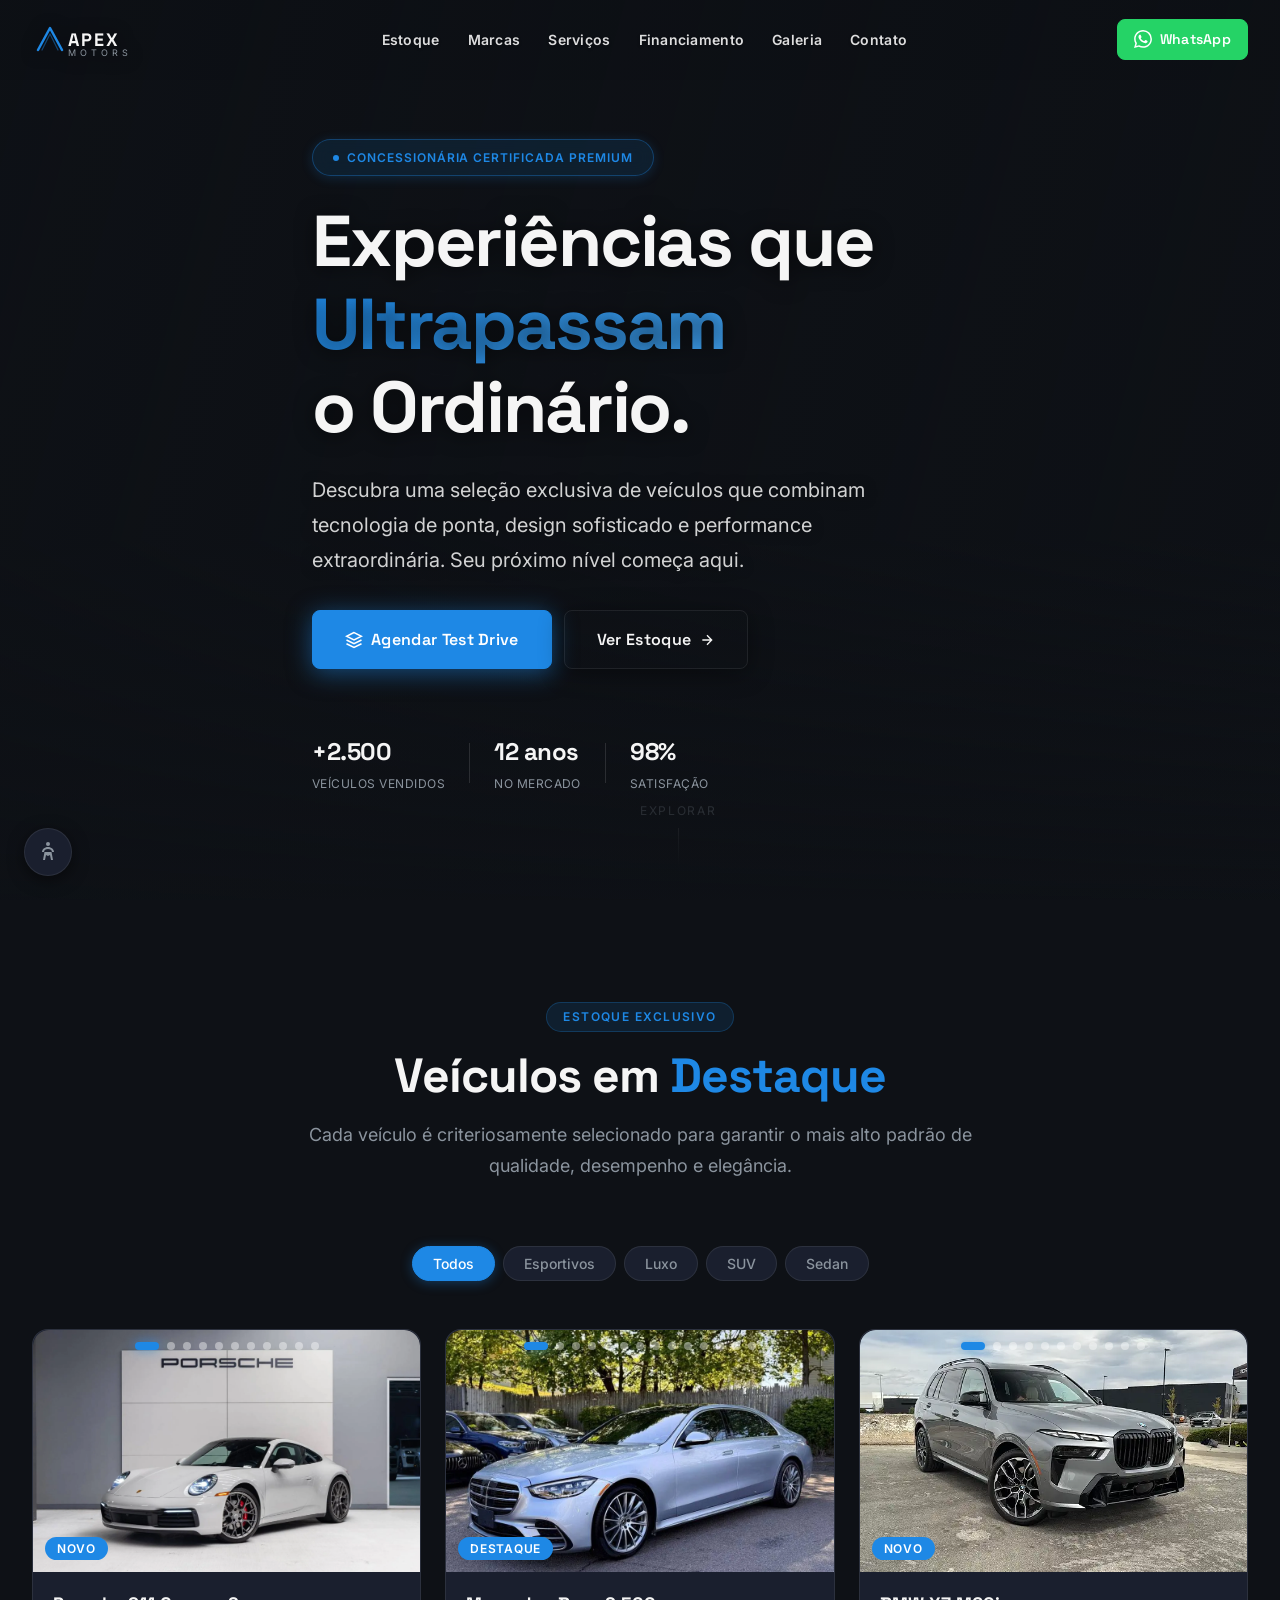
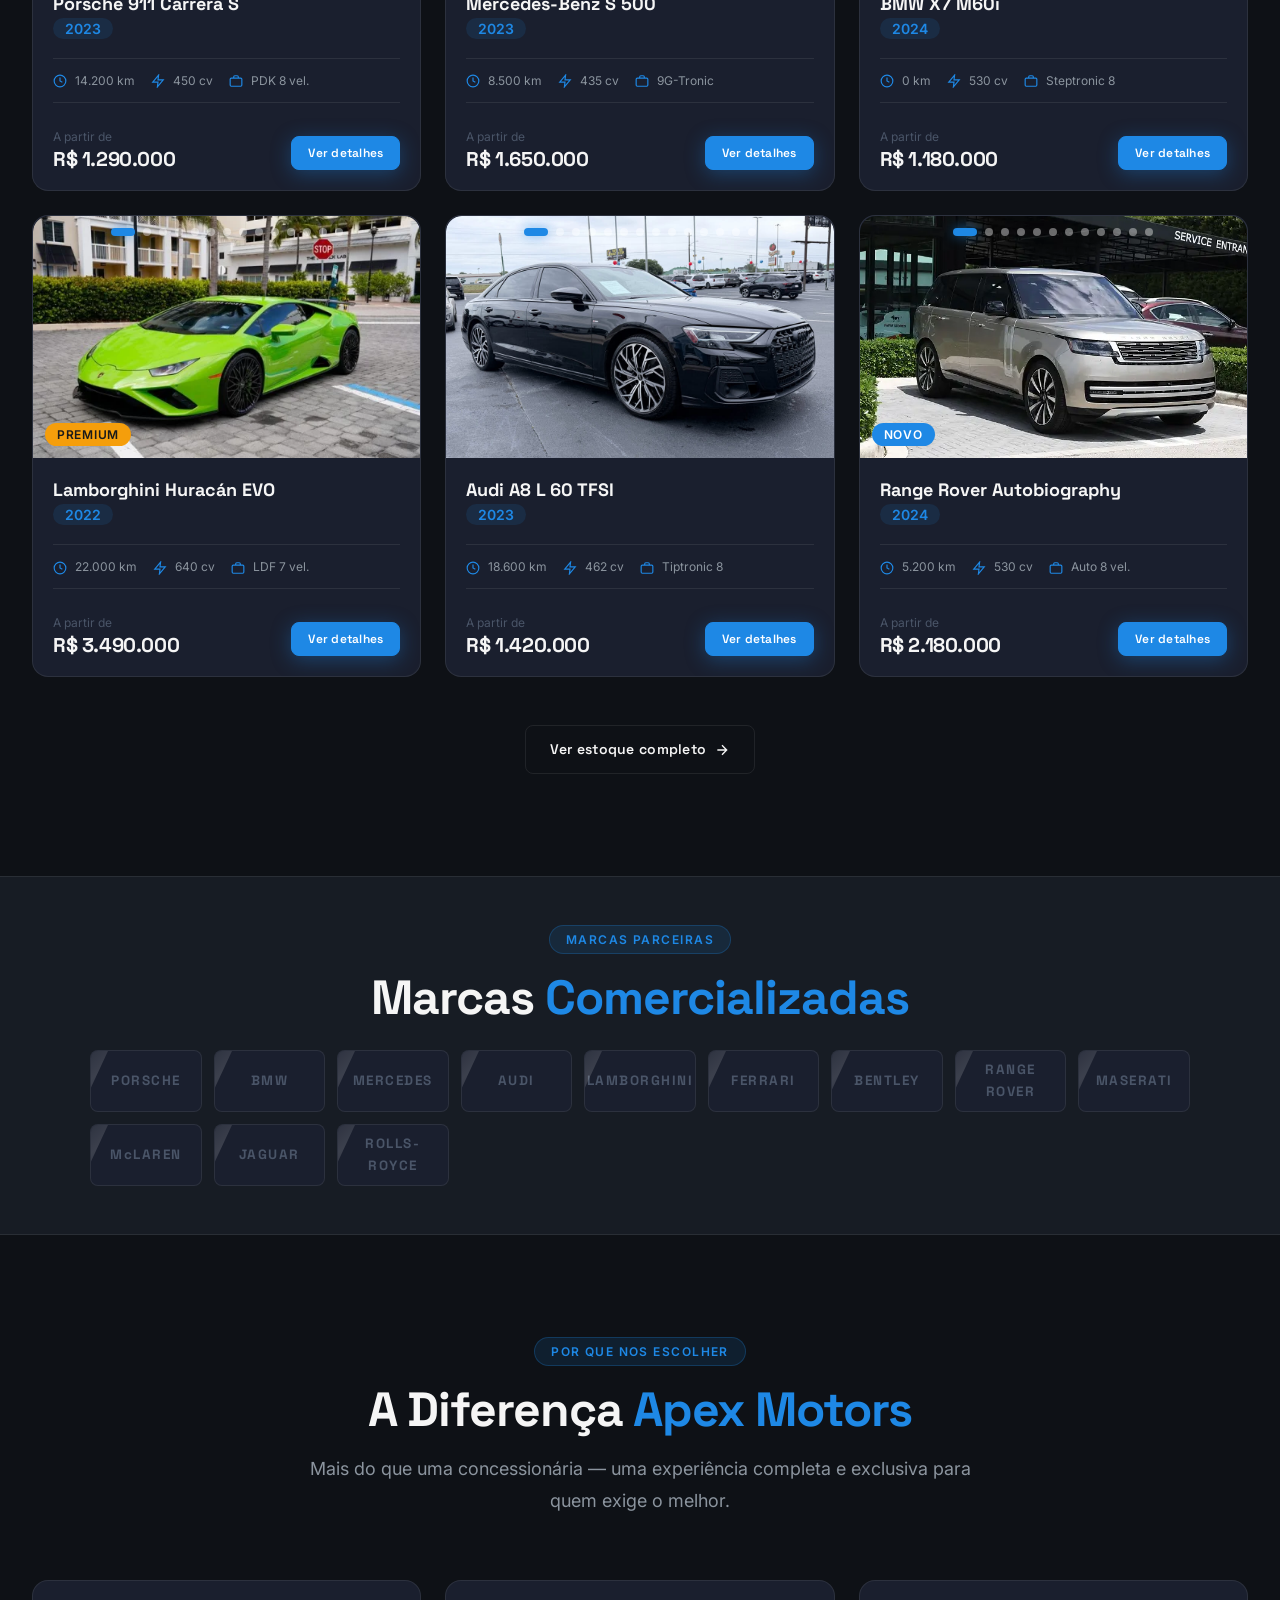
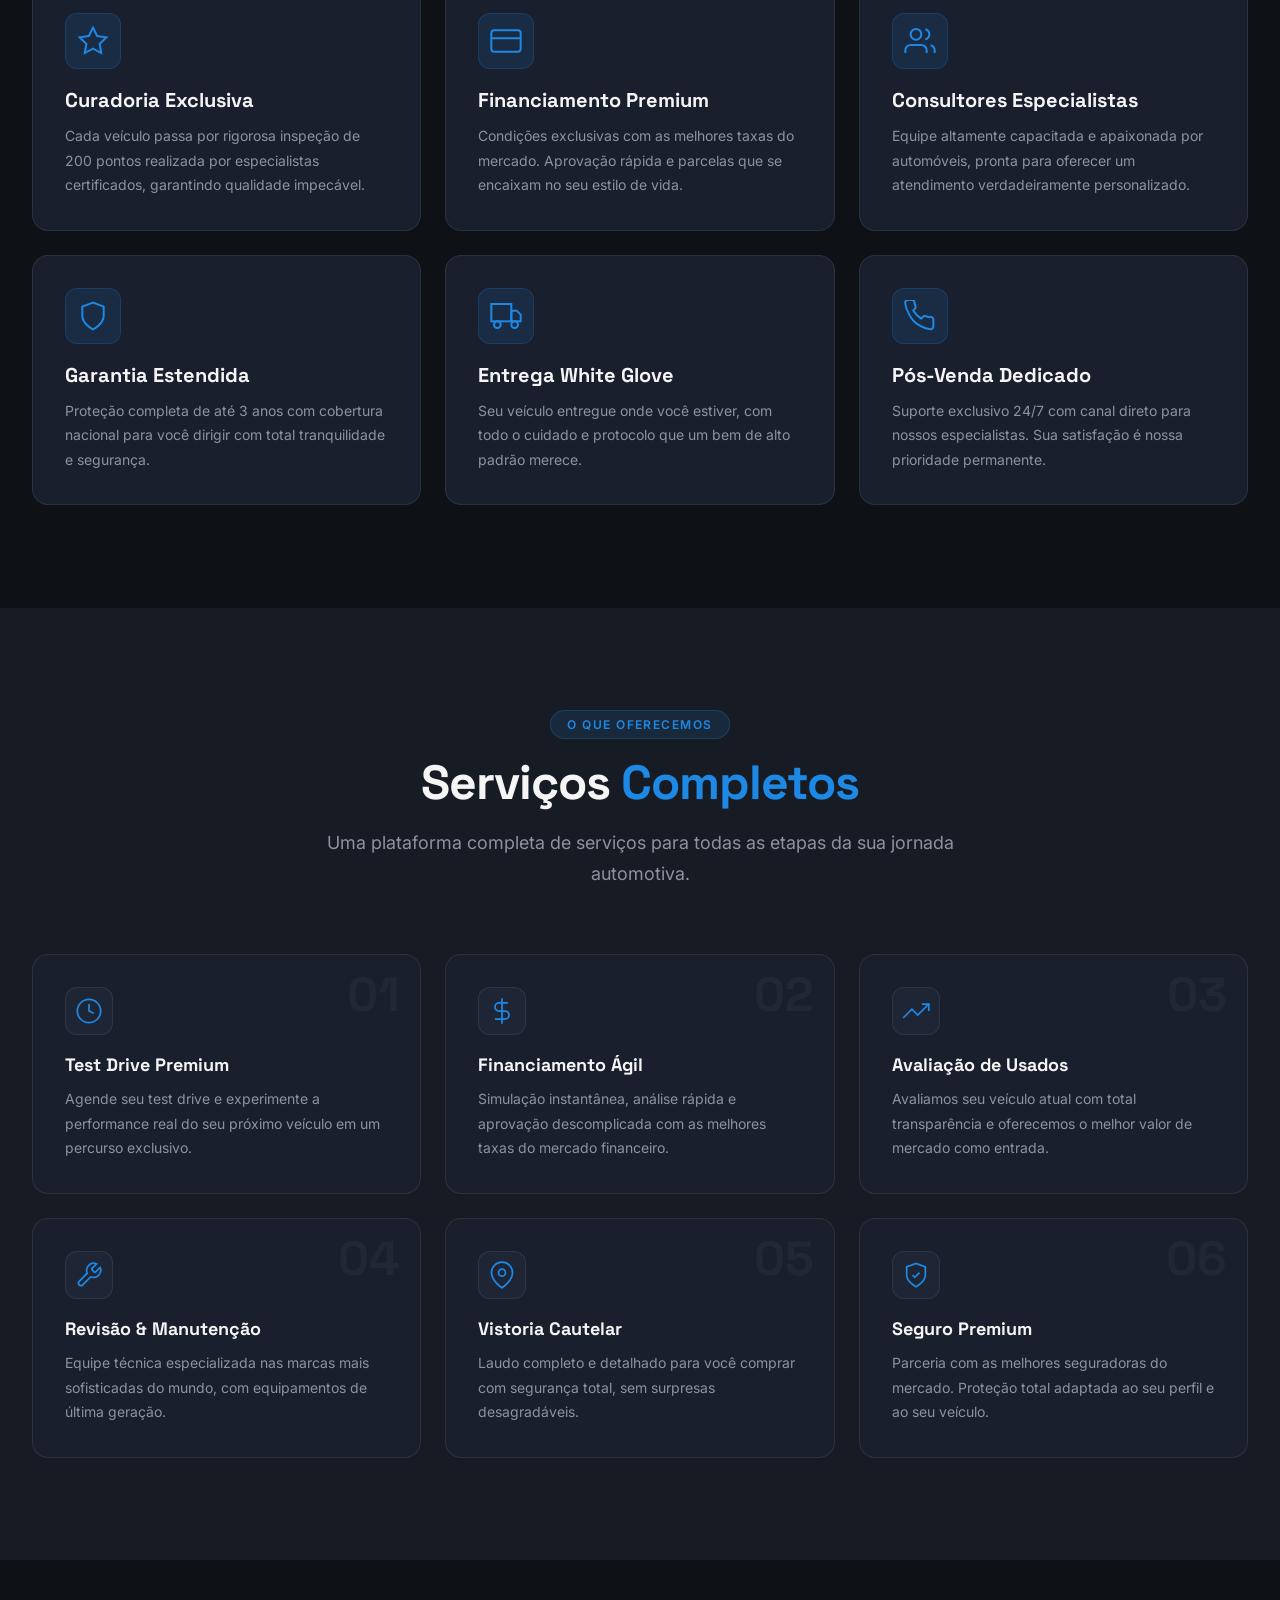
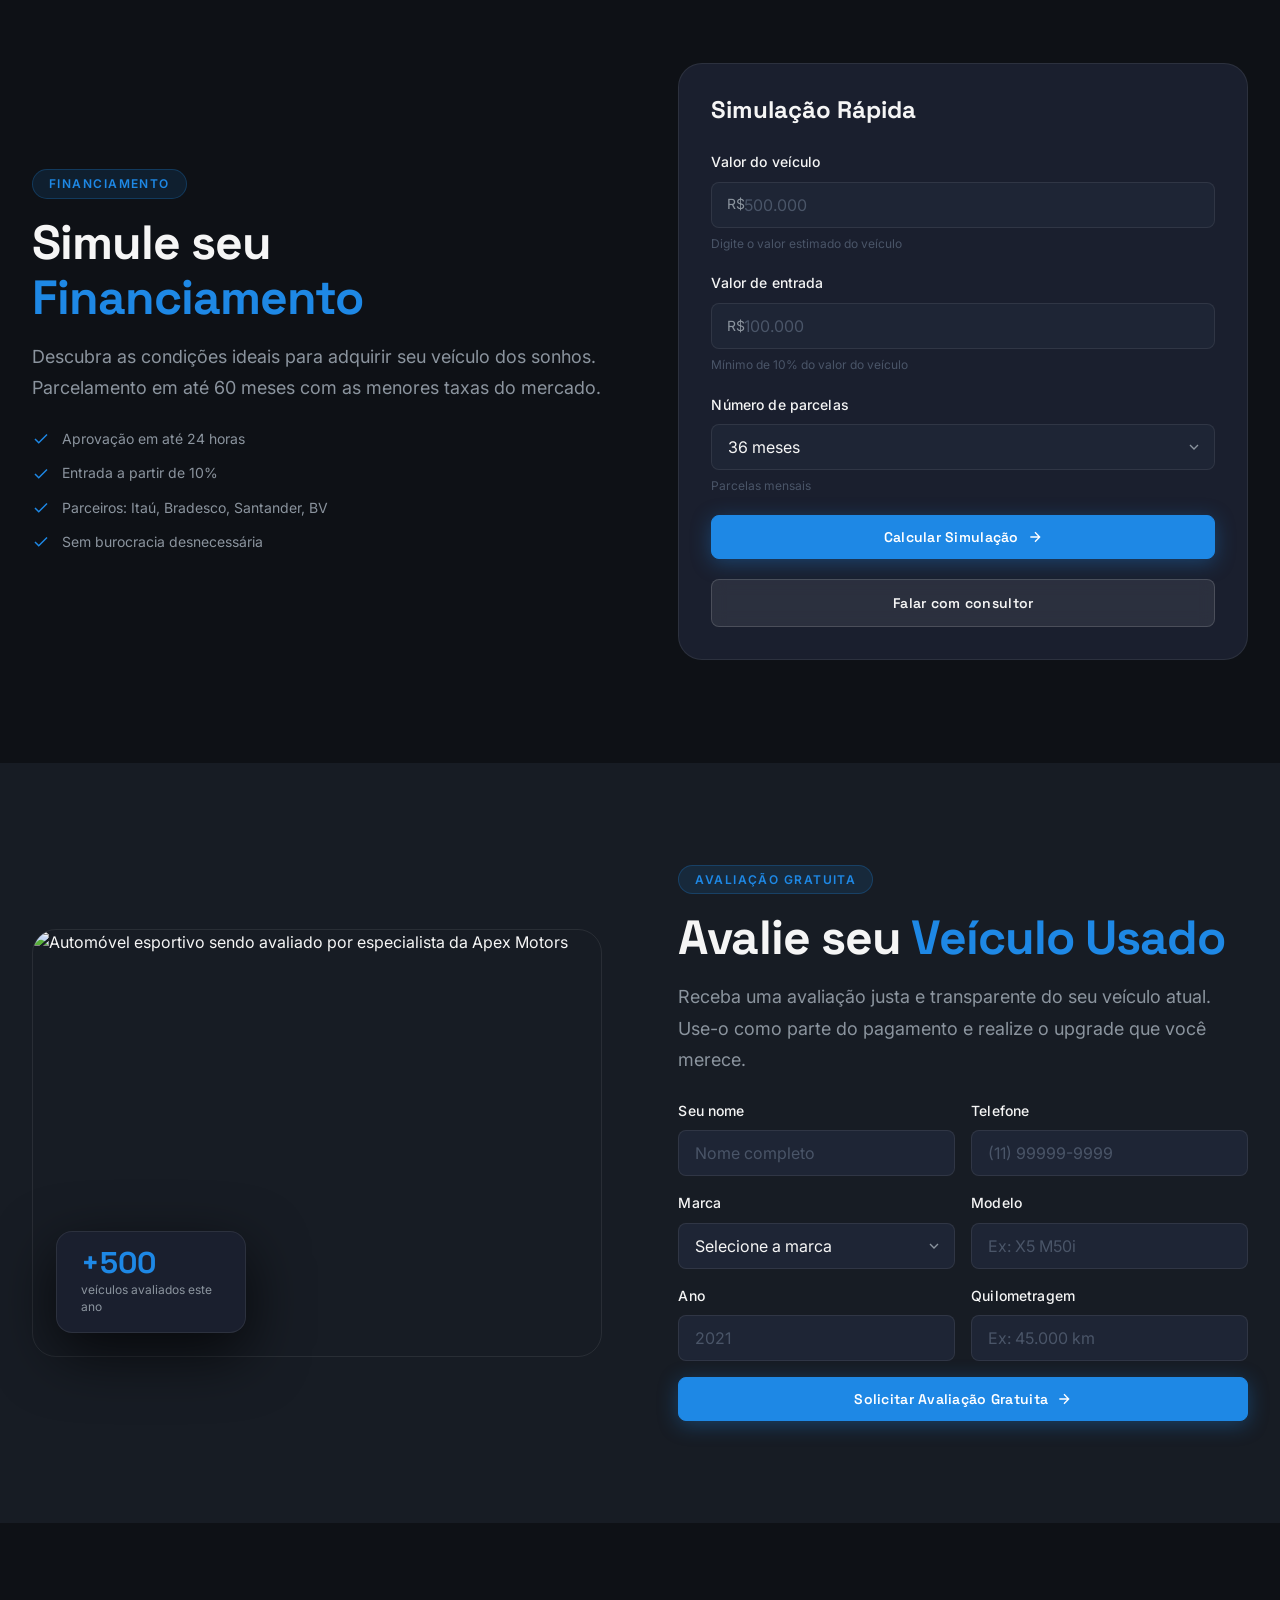
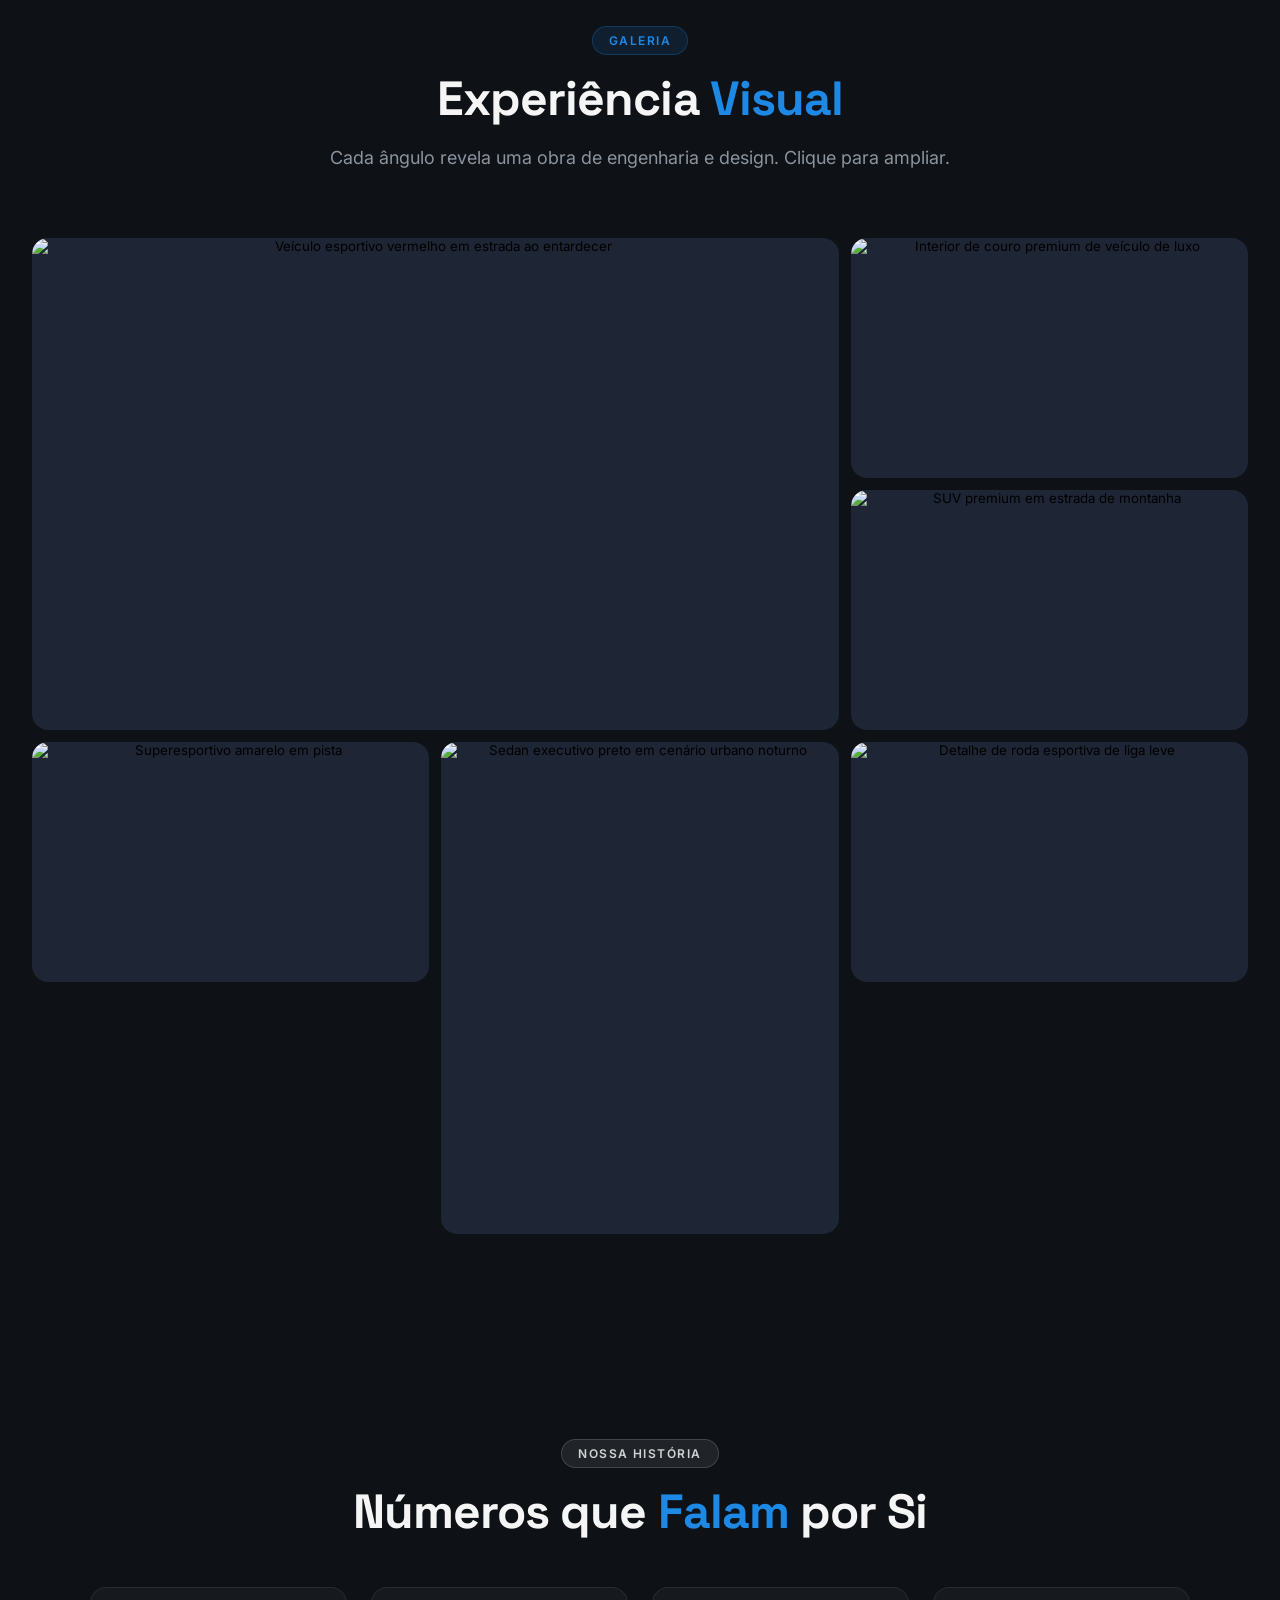
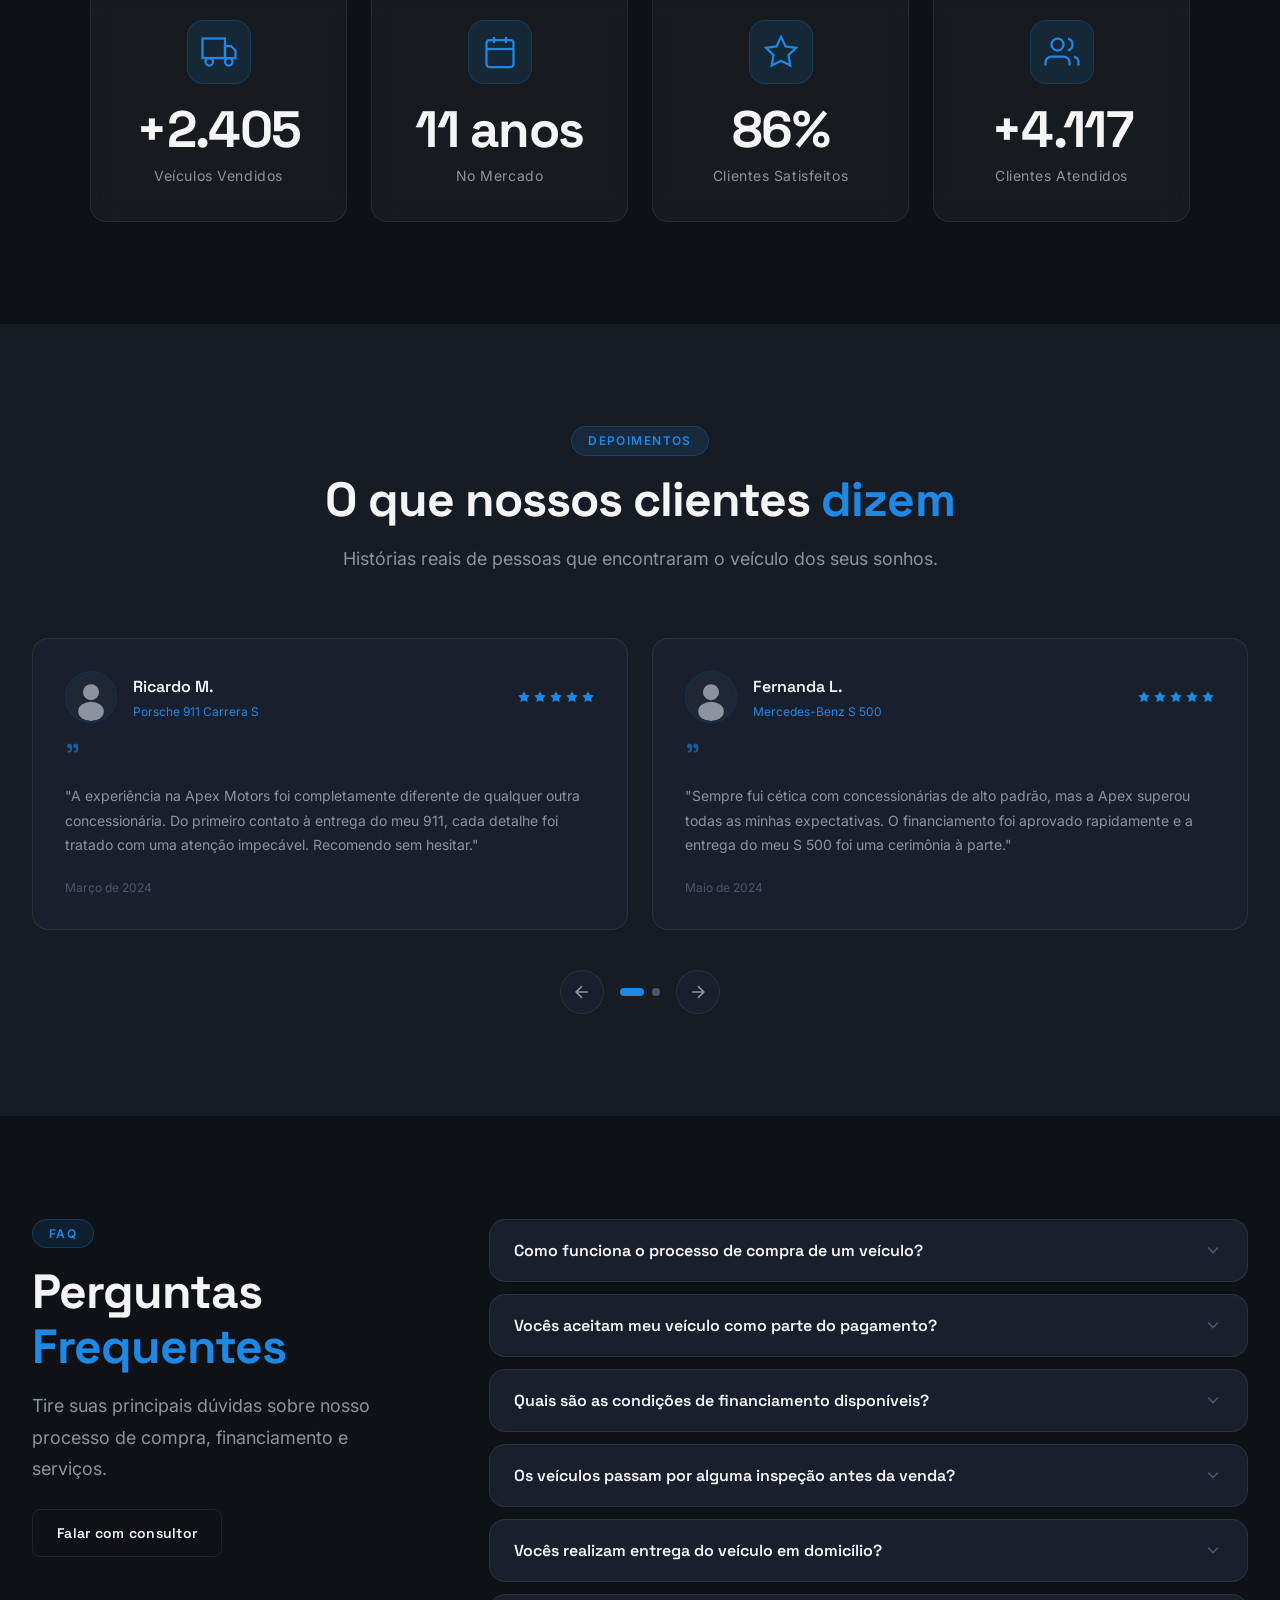
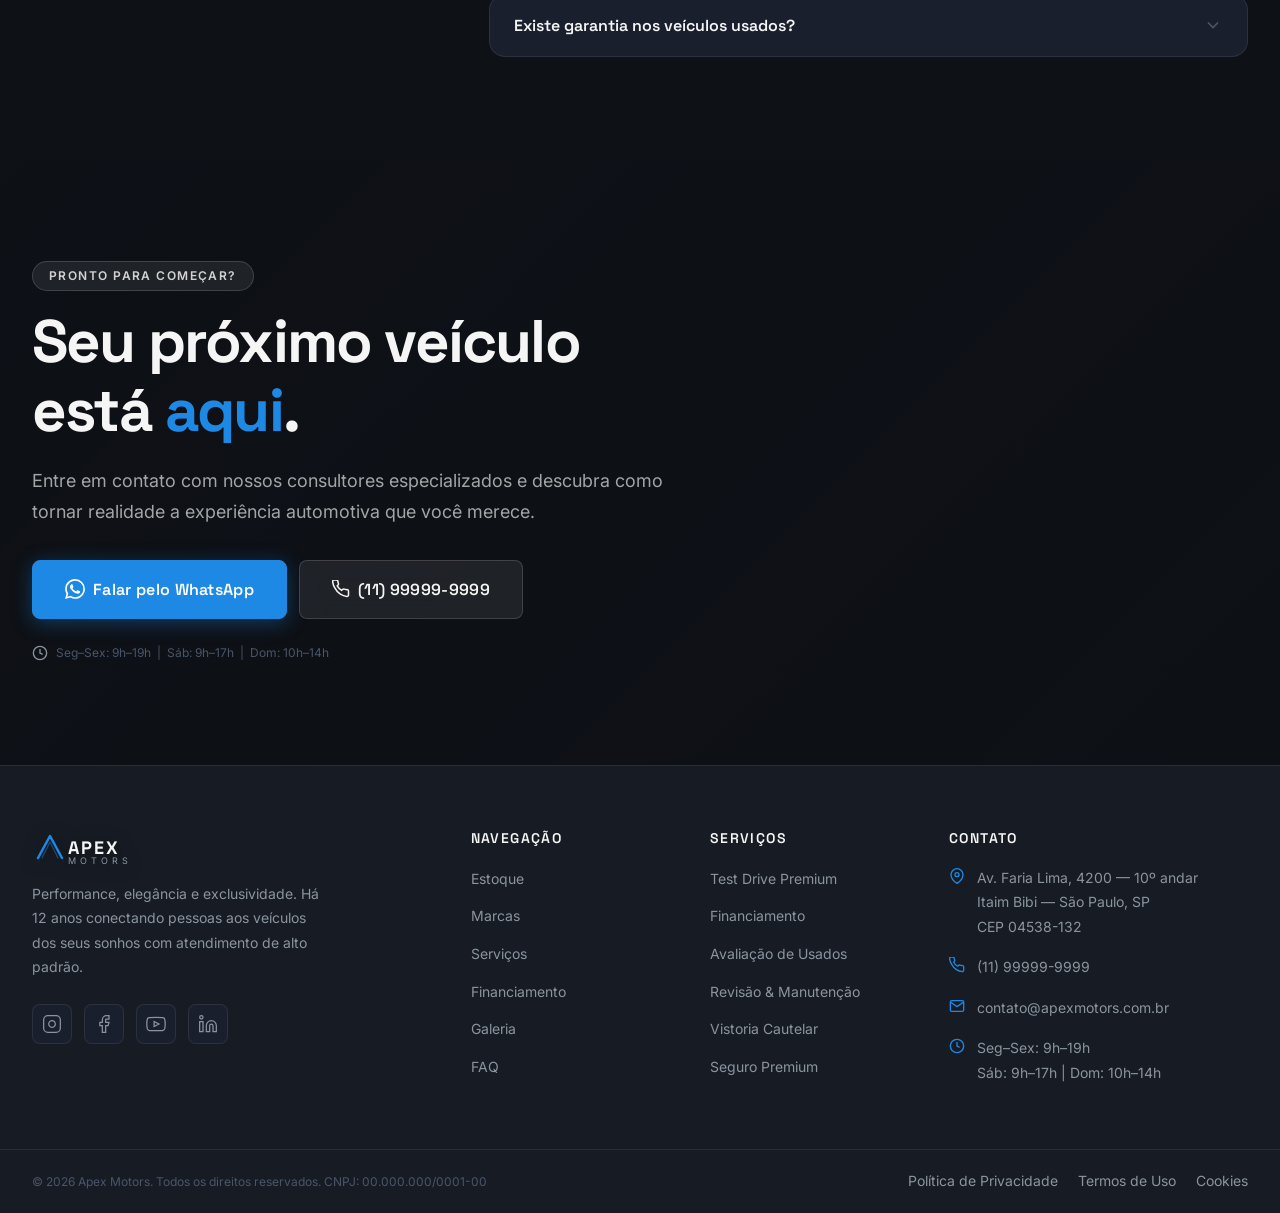
==== index.html @ 1f8ad872 "Update index.html" ====
<!DOCTYPE html>
<html lang="pt-BR">
<head>
  <!-- ============================================================
       META BÁSICO
  ============================================================ -->
  <meta charset="UTF-8" />
  <meta name="viewport" content="width=device-width, initial-scale=1.0" />
  <meta http-equiv="X-UA-Compatible" content="IE=edge" />

  <title>Apex Motors — Performance, Elegância e Exclusividade</title>

  <meta name="description"
    content="A Apex Motors é a concessionária premium de veículos de alto padrão. Explore nosso estoque exclusivo de esportivos e luxuosos. Agende seu test drive hoje." />
  <meta name="keywords"
    content="concessionária premium, carros de luxo, veículos esportivos, test drive, financiamento automotivo, carros usados premium, Apex Motors" />
  <meta name="author" content="Apex Motors" />
  <meta name="robots" content="index, follow" />
  <link rel="canonical" href="https://www.apexmotors.com.br/" />

  <!-- ============================================================
       OPEN GRAPH / SOCIAL
  ============================================================ -->
  <meta property="og:type" content="website" />
  <meta property="og:url" content="https://www.apexmotors.com.br/" />
  <meta property="og:title" content="Apex Motors — Performance, Elegância e Exclusividade" />
  <meta property="og:description"
    content="Descubra veículos premium de alto padrão. Test drive, financiamento facilitado e atendimento exclusivo." />
  <meta property="og:image" content="https://images.unsplash.com/photo-1544636331-e26879cd4d9b?w=1200&q=80" />
  <meta property="og:locale" content="pt_BR" />
  <meta property="og:site_name" content="Apex Motors" />

  <meta name="twitter:card" content="summary_large_image" />
  <meta name="twitter:title" content="Apex Motors — Performance, Elegância e Exclusividade" />
  <meta name="twitter:description" content="Concessionária de veículos premium. Agende seu test drive." />
  <meta name="twitter:image" content="https://images.unsplash.com/photo-1544636331-e26879cd4d9b?w=1200&q=80" />

  <!-- ============================================================
       FAVICON SVG INLINE (DATA URI)
  ============================================================ -->
  <link rel="icon" type="image/svg+xml"
    href="data:image/svg+xml,%3Csvg xmlns='http://www.w3.org/2000/svg' viewBox='0 0 32 32'%3E%3Crect width='32' height='32' rx='6' fill='%230E1116'/%3E%3Cpath d='M4 20 L16 8 L28 20' stroke='%231E88E5' stroke-width='2.5' fill='none' stroke-linecap='round' stroke-linejoin='round'/%3E%3Cpath d='M8 20 L16 12 L24 20' stroke='%231E88E5' stroke-width='1.5' fill='none' stroke-linecap='round' stroke-linejoin='round' opacity='0.5'/%3E%3C/svg%3E" />

  <!-- ============================================================
       GOOGLE FONTS — Inter + Space Grotesk
       Preconnect para performance
  ============================================================ -->
  <link rel="preconnect" href="https://fonts.googleapis.com" />
  <link rel="preconnect" href="https://fonts.gstatic.com" crossorigin />
  <link
    href="https://fonts.googleapis.com/css2?family=Inter:wght@300;400;500;600;700&family=Space+Grotesk:wght@400;500;600;700;800&display=swap"
    rel="stylesheet" />

  <!-- ============================================================
       STYLESHEET
  ============================================================ -->
  <link rel="stylesheet" href="style.css" />

  <!-- ============================================================
       PRELOAD HERO IMAGE (LCP Optimization)
  ============================================================ -->
  <link rel="preload" as="image"
    href="https://images.unsplash.com/photo-1748189285388-c8852b6a7ed6?q=80&w=2060&auto=format&fit=crop&ixlib=rb-4.1.0&ixid=M3wxMjA3fDB8MHxwaG90by1wYWdlfHx8fGVufDB8fHx8fA%3D%3D" />
</head>

<body>

  <!-- ============================================================
       ACESSIBILIDADE — SKIP TO CONTENT
  ============================================================ -->
  <a href="#main-content" class="skip-link" tabindex="0">Pular para o conteúdo principal</a>

  <!-- ============================================================
       WIDGET DE ACESSIBILIDADE FLUTUANTE
  ============================================================ -->
  <div class="a11y-widget" role="complementary" aria-label="Ferramentas de acessibilidade">
    <button class="a11y-toggle" id="a11yToggle" aria-expanded="false"
      aria-controls="a11yPanel" aria-label="Abrir ferramentas de acessibilidade">
      <!-- Ícone SVG: pessoa / acessibilidade -->
      <svg width="24" height="24" viewBox="0 0 24 24" fill="none" aria-hidden="true" focusable="false">
        <circle cx="12" cy="4" r="2" fill="currentColor"/>
        <path d="M12 7C8.5 7 6 9.5 6 12H8C8 10.3 9.8 9 12 9C14.2 9 16 10.3 16 12H18C18 9.5 15.5 7 12 7Z" fill="currentColor"/>
        <path d="M8.5 12L7 20H9L10 15L12 16L14 15L15 20H17L15.5 12H8.5Z" fill="currentColor"/>
      </svg>
    </button>

    <div class="a11y-panel" id="a11yPanel" role="region" aria-label="Opções de acessibilidade" hidden>
      <h3 class="a11y-panel__title">Acessibilidade</h3>

      <!-- Alto Contraste -->
      <div class="a11y-option">
        <span class="a11y-option__label">Alto contraste</span>
        <button class="a11y-btn-toggle" id="btnHighContrast" role="switch" aria-checked="false"
          aria-label="Ativar alto contraste">
          <span class="a11y-btn-toggle__knob"></span>
        </button>
      </div>

      <!-- Tamanho de fonte -->
      <div class="a11y-option">
        <span class="a11y-option__label">Tamanho da fonte</span>
        <div class="a11y-font-controls">
          <button class="a11y-font-btn" id="btnFontDecrease" aria-label="Diminuir fonte">A-</button>
          <button class="a11y-font-btn" id="btnFontReset" aria-label="Redefinir fonte">A</button>
          <button class="a11y-font-btn" id="btnFontIncrease" aria-label="Aumentar fonte">A+</button>
        </div>
      </div>

      <!-- Reduzir animações -->
      <div class="a11y-option">
        <span class="a11y-option__label">Reduzir animações</span>
        <button class="a11y-btn-toggle" id="btnReduceMotion" role="switch" aria-checked="false"
          aria-label="Reduzir animações">
          <span class="a11y-btn-toggle__knob"></span>
        </button>
      </div>

      <!-- Destaque de foco -->
      <div class="a11y-option">
        <span class="a11y-option__label">Realçar foco</span>
        <button class="a11y-btn-toggle" id="btnFocusHighlight" role="switch" aria-checked="false"
          aria-label="Realçar indicadores de foco">
          <span class="a11y-btn-toggle__knob"></span>
        </button>
      </div>
    </div>
  </div>

  <!-- ============================================================
       HEADER / NAVBAR
  ============================================================ -->
  <header class="header" id="header" role="banner">
    <nav class="nav container" aria-label="Navegação principal">

      <!-- Logo -->
      <a href="#" class="nav__logo" aria-label="Apex Motors — Página inicial">
        <svg width="140" height="36" viewBox="0 0 140 36" fill="none" aria-hidden="true" focusable="false">
          <!-- Ícone apex (triângulo estilizado) -->
          <path d="M6 28 L18 6 L30 28" stroke="#1E88E5" stroke-width="2.5" fill="none"
            stroke-linecap="round" stroke-linejoin="round"/>
          <path d="M10 28 L18 12 L26 28" stroke="#1E88E5" stroke-width="1.2" fill="none"
            stroke-linecap="round" stroke-linejoin="round" opacity="0.45"/>
          <!-- Texto APEX -->
          <text x="36" y="24" font-family="Space Grotesk, sans-serif" font-weight="800"
            font-size="18" fill="#F5F5F5" letter-spacing="2">APEX</text>
          <!-- Texto MOTORS -->
          <text x="36" y="34" font-family="Inter, sans-serif" font-weight="400"
            font-size="9" fill="#8B949E" letter-spacing="4">MOTORS</text>
        </svg>
      </a>

      <!-- Menu principal -->
      <ul class="nav__menu" id="navMenu" role="list">
        <li role="listitem"><a href="#featured-vehicles" class="nav__link">Estoque</a></li>
        <li role="listitem"><a href="#brands" class="nav__link">Marcas</a></li>
        <li role="listitem"><a href="#services" class="nav__link">Serviços</a></li>
        <li role="listitem"><a href="#financing" class="nav__link">Financiamento</a></li>
        <li role="listitem"><a href="#gallery" class="nav__link">Galeria</a></li>
        <li role="listitem"><a href="#contact" class="nav__link">Contato</a></li>
      </ul>

      <!-- CTA WhatsApp + Hamburguer -->
      <div class="nav__actions">
        <a href="https://wa.me/5511999999999?text=Olá!%20Tenho%20interesse%20em%20um%20veículo%20da%20Apex%20Motors."
          class="btn btn--whatsapp" target="_blank" rel="noopener noreferrer"
          aria-label="Falar com consultor via WhatsApp">
          <svg width="18" height="18" viewBox="0 0 24 24" fill="currentColor" aria-hidden="true">
            <path d="M17.472 14.382c-.297-.149-1.758-.867-2.03-.967-.273-.099-.471-.148-.67.15-.197.297-.767.966-.94 1.164-.173.199-.347.223-.644.075-.297-.15-1.255-.463-2.39-1.475-.883-.788-1.48-1.761-1.653-2.059-.173-.297-.018-.458.13-.606.134-.133.298-.347.446-.52.149-.174.198-.298.298-.497.099-.198.05-.371-.025-.52-.075-.149-.669-1.612-.916-2.207-.242-.579-.487-.5-.669-.51-.173-.008-.371-.01-.57-.01-.198 0-.52.074-.792.372-.272.297-1.04 1.016-1.04 2.479 0 1.462 1.065 2.875 1.213 3.074.149.198 2.096 3.2 5.077 4.487.709.306 1.262.489 1.694.625.712.227 1.36.195 1.871.118.571-.085 1.758-.719 2.006-1.413.248-.694.248-1.289.173-1.413-.074-.124-.272-.198-.57-.347m-5.421 7.403h-.004a9.87 9.87 0 01-5.031-1.378l-.361-.214-3.741.982.998-3.648-.235-.374a9.86 9.86 0 01-1.51-5.26c.001-5.45 4.436-9.884 9.888-9.884 2.64 0 5.122 1.03 6.988 2.898a9.825 9.825 0 012.893 6.994c-.003 5.45-4.437 9.884-9.885 9.884m8.413-18.297A11.815 11.815 0 0012.05 0C5.495 0 .16 5.335.157 11.892c0 2.096.547 4.142 1.588 5.945L.057 24l6.305-1.654a11.882 11.882 0 005.683 1.448h.005c6.554 0 11.89-5.335 11.893-11.893a11.821 11.821 0 00-3.48-8.413Z"/>
          </svg>
          WhatsApp
        </a>

        <!-- Botão hamburguer mobile -->
        <button class="nav__hamburger" id="navHamburger" aria-expanded="false"
          aria-controls="navMenu" aria-label="Abrir menu de navegação">
          <span class="hamburger__line"></span>
          <span class="hamburger__line"></span>
          <span class="hamburger__line"></span>
        </button>
      </div>

    </nav>
  </header>

  <!-- ============================================================
       CONTEÚDO PRINCIPAL
  ============================================================ -->
  <main id="main-content">

    <!-- ==========================================================
         SEÇÃO 1 — HERO (Full Screen)
    ========================================================== -->
    <section class="hero" id="hero" aria-label="Destaque principal Apex Motors">

      <!-- Imagem de fundo — SUBSTITUA pelo veículo desejado -->
      <video class="hero__bg" autoplay muted loop playsinline
  aria-hidden="true"
  poster="https://images.unsplash.com/photo-1544636331-e26879cd4d9b?w=1920&q=85&fm=webp">
  <source src="assets/images/vehicles/HeroVid.mp4" type="video/mp4">
      </video>

      <!-- Overlay gradiente -->
      <div class="hero__overlay" aria-hidden="true"></div>

      <!-- Conteúdo -->
      <div class="hero__content container">

        <!-- Badge premium -->
        <div class="hero__badge" aria-label="Concessionária certificada premium">
          <span class="hero__badge-dot" aria-hidden="true"></span>
          Concessionária Certificada Premium
        </div>

        <h1 class="hero__title">
          Experiências que<br />
          <span class="hero__title-highlight">Ultrapassam</span><br />
          o Ordinário.
        </h1>

        <p class="hero__subtitle">
          Descubra uma seleção exclusiva de veículos que combinam tecnologia de ponta,
          design sofisticado e performance extraordinária. Seu próximo nível começa aqui.
        </p>

        <!-- CTAs -->
        <div class="hero__actions">
          <a href="https://wa.me/5511999999999?text=Gostaria%20de%20agendar%20um%20test%20drive!"
            class="btn btn--primary btn--lg" target="_blank" rel="noopener noreferrer"
            aria-label="Agendar test drive via WhatsApp">
            <svg width="18" height="18" viewBox="0 0 24 24" fill="none" stroke="currentColor"
              stroke-width="2" aria-hidden="true">
              <path d="M12 2L2 7l10 5 10-5-10-5zM2 17l10 5 10-5M2 12l10 5 10-5"/>
            </svg>
            Agendar Test Drive
          </a>
          <a href="estoque.html" class="btn btn--outline btn--lg">
  Ver Estoque
  <svg width="16" height="16" viewBox="0 0 24 24" fill="none" stroke="currentColor" stroke-width="2">
    <path d="M5 12h14M12 5l7 7-7 7"/>
  </svg>
</a>
        </div>

        <!-- Mini stats no Hero -->
        <div class="hero__stats" aria-label="Números da Apex Motors">
          <div class="hero__stat">
            <strong class="hero__stat-number">+2.500</strong>
            <span class="hero__stat-label">Veículos vendidos</span>
          </div>
          <div class="hero__stat-divider" aria-hidden="true"></div>
          <div class="hero__stat">
            <strong class="hero__stat-number">12 anos</strong>
            <span class="hero__stat-label">No mercado</span>
          </div>
          <div class="hero__stat-divider" aria-hidden="true"></div>
          <div class="hero__stat">
            <strong class="hero__stat-number">98%</strong>
            <span class="hero__stat-label">Satisfação</span>
          </div>
        </div>
      </div>

      <!-- Scroll indicator -->
      <div class="hero__scroll" aria-hidden="true">
        <span class="hero__scroll-text">Explorar</span>
        <div class="hero__scroll-line"></div>
      </div>

    </section>

    <!-- ==========================================================
         SEÇÃO 2 — VEÍCULOS EM DESTAQUE
    ========================================================== -->
    <section class="section featured-vehicles" id="featured-vehicles"
      aria-labelledby="featured-title">

      <div class="container">

        <!-- Cabeçalho da seção -->
        <div class="section__header reveal">
          <span class="section__tag">Estoque exclusivo</span>
          <h2 class="section__title" id="featured-title">
            Veículos em <span class="text-accent">Destaque</span>
          </h2>
          <p class="section__desc">
            Cada veículo é criteriosamente selecionado para garantir o mais alto padrão
            de qualidade, desempenho e elegância.
          </p>
        </div>

        <!-- Filtros -->
        <div class="vehicles-filter reveal" role="group" aria-label="Filtrar veículos por categoria">
          <button class="filter-btn filter-btn--active" data-filter="all"
            aria-pressed="true">Todos</button>
          <button class="filter-btn" data-filter="sport" aria-pressed="false">Esportivos</button>
          <button class="filter-btn" data-filter="luxury" aria-pressed="false">Luxo</button>
          <button class="filter-btn" data-filter="suv" aria-pressed="false">SUV</button>
          <button class="filter-btn" data-filter="sedan" aria-pressed="false">Sedan</button>
        </div>

        <!-- Grid de veículos -->
        <div class="vehicles-grid" id="vehiclesGrid" role="list" aria-label="Lista de veículos">

          <!-- ——— CARD 1 ——— -->
          <!-- SUBSTITUA a imagem por foto real do veículo -->
          <article class="vehicle-card reveal" data-category="sport" role="listitem"
            aria-label="Porsche 911 Carrera S">
            <div class="vehicle-card__image-wrap">
              <img
                src="assets/images/vehicles/carreraS.webp"
                alt="Porsche 911 Carrera S prata estacionado em pista de corrida"
                class="vehicle-card__img" width="600" height="360" loading="lazy"
                decoding="async" />
              <button class="vehicle-card__expand" aria-label="Ampliar foto do Porsche 911 Carrera S"
                data-vehicle="1">
                <svg width="18" height="18" viewBox="0 0 24 24" fill="none"
                  stroke="currentColor" stroke-width="2" aria-hidden="true">
                  <path d="M15 3h6v6M9 21H3v-6M21 3l-7 7M3 21l7-7"/>
                </svg>
              </button>
              <div class="vehicle-card__badge">Destaque</div>
              <div class="vehicle-card__fuel-badge">Gasolina</div>
            </div>

            <div class="vehicle-card__body">
              <div class="vehicle-card__header">
                <h3 class="vehicle-card__name">Porsche 911 Carrera S</h3>
                <span class="vehicle-card__year">2023</span>
              </div>

              <div class="vehicle-card__specs" aria-label="Especificações do veículo">
                <div class="vehicle-card__spec">
                  <svg width="14" height="14" viewBox="0 0 24 24" fill="none"
                    stroke="currentColor" stroke-width="2" aria-hidden="true">
                    <circle cx="12" cy="12" r="10"/><path d="M12 6v6l4 2"/>
                  </svg>
                  <span>14.200 km</span>
                </div>
                <div class="vehicle-card__spec">
                  <svg width="14" height="14" viewBox="0 0 24 24" fill="none"
                    stroke="currentColor" stroke-width="2" aria-hidden="true">
                    <path d="M13 2L3 14h9l-1 8 10-12h-9l1-8z"/>
                  </svg>
                  <span>450 cv</span>
                </div>
                <div class="vehicle-card__spec">
                  <svg width="14" height="14" viewBox="0 0 24 24" fill="none"
                    stroke="currentColor" stroke-width="2" aria-hidden="true">
                    <rect x="2" y="7" width="20" height="14" rx="2"/>
                    <path d="M16 7V5a2 2 0 00-2-2h-4a2 2 0 00-2 2v2"/>
                  </svg>
                  <span>PDK 8 vel.</span>
                </div>
              </div>

              <div class="vehicle-card__footer">
                <div class="vehicle-card__price">
                  <span class="vehicle-card__price-label">A partir de</span>
                  <strong class="vehicle-card__price-value">R$ 1.290.000</strong>
                </div>
                <button class="btn btn--primary btn--sm vehicle-card__cta"
                  data-vehicle="1" aria-label="Ver detalhes do Porsche 911 Carrera S">
                  Ver detalhes
                </button>
              </div>
            </div>
          </article>

          <!-- ——— CARD 2 ——— -->
          <article class="vehicle-card reveal" data-category="luxury" role="listitem"
            aria-label="Mercedes-Benz S 500">
            <div class="vehicle-card__image-wrap">
              <img
                src="assets/images/vehicles/S500.webp"
                alt="Mercedes-Benz S 500 preto em ambiente urbano noturno"
                class="vehicle-card__img" width="600" height="360" loading="lazy"
                decoding="async" />
              <button class="vehicle-card__expand" aria-label="Ampliar foto da Mercedes-Benz S 500"
                data-vehicle="2">
                <svg width="18" height="18" viewBox="0 0 24 24" fill="none"
                  stroke="currentColor" stroke-width="2" aria-hidden="true">
                  <path d="M15 3h6v6M9 21H3v-6M21 3l-7 7M3 21l7-7"/>
                </svg>
              </button>
              <div class="vehicle-card__fuel-badge">Híbrido</div>
            </div>

            <div class="vehicle-card__body">
              <div class="vehicle-card__header">
                <h3 class="vehicle-card__name">Mercedes-Benz S 500</h3>
                <span class="vehicle-card__year">2023</span>
              </div>

              <div class="vehicle-card__specs">
                <div class="vehicle-card__spec">
                  <svg width="14" height="14" viewBox="0 0 24 24" fill="none"
                    stroke="currentColor" stroke-width="2" aria-hidden="true">
                    <circle cx="12" cy="12" r="10"/><path d="M12 6v6l4 2"/>
                  </svg>
                  <span>8.500 km</span>
                </div>
                <div class="vehicle-card__spec">
                  <svg width="14" height="14" viewBox="0 0 24 24" fill="none"
                    stroke="currentColor" stroke-width="2" aria-hidden="true">
                    <path d="M13 2L3 14h9l-1 8 10-12h-9l1-8z"/>
                  </svg>
                  <span>435 cv</span>
                </div>
                <div class="vehicle-card__spec">
                  <svg width="14" height="14" viewBox="0 0 24 24" fill="none"
                    stroke="currentColor" stroke-width="2" aria-hidden="true">
                    <rect x="2" y="7" width="20" height="14" rx="2"/>
                    <path d="M16 7V5a2 2 0 00-2-2h-4a2 2 0 00-2 2v2"/>
                  </svg>
                  <span>9G-Tronic</span>
                </div>
              </div>

              <div class="vehicle-card__footer">
                <div class="vehicle-card__price">
                  <span class="vehicle-card__price-label">A partir de</span>
                  <strong class="vehicle-card__price-value">R$ 1.650.000</strong>
                </div>
                <button class="btn btn--primary btn--sm vehicle-card__cta"
                  data-vehicle="2" aria-label="Ver detalhes da Mercedes-Benz S 500">
                  Ver detalhes
                </button>
              </div>
            </div>
          </article>

          <!-- ——— CARD 3 ——— -->
          <article class="vehicle-card reveal" data-category="suv" role="listitem"
            aria-label="BMW X7 M60i">
            <div class="vehicle-card__image-wrap">
              <img
                src="assets/images/vehicles/X7M.webp"
                alt="BMW X7 M60i branco em estrada de montanha"
                class="vehicle-card__img" width="600" height="360" loading="lazy"
                decoding="async" />
              <button class="vehicle-card__expand" aria-label="Ampliar foto do BMW X7 M60i"
                data-vehicle="3">
                <svg width="18" height="18" viewBox="0 0 24 24" fill="none"
                  stroke="currentColor" stroke-width="2" aria-hidden="true">
                  <path d="M15 3h6v6M9 21H3v-6M21 3l-7 7M3 21l7-7"/>
                </svg>
              </button>
              <div class="vehicle-card__badge vehicle-card__badge--new">Novo</div>
              <div class="vehicle-card__fuel-badge">Gasolina</div>
            </div>

            <div class="vehicle-card__body">
              <div class="vehicle-card__header">
                <h3 class="vehicle-card__name">BMW X7 M60i</h3>
                <span class="vehicle-card__year">2024</span>
              </div>

              <div class="vehicle-card__specs">
                <div class="vehicle-card__spec">
                  <svg width="14" height="14" viewBox="0 0 24 24" fill="none"
                    stroke="currentColor" stroke-width="2" aria-hidden="true">
                    <circle cx="12" cy="12" r="10"/><path d="M12 6v6l4 2"/>
                  </svg>
                  <span>0 km</span>
                </div>
                <div class="vehicle-card__spec">
                  <svg width="14" height="14" viewBox="0 0 24 24" fill="none"
                    stroke="currentColor" stroke-width="2" aria-hidden="true">
                    <path d="M13 2L3 14h9l-1 8 10-12h-9l1-8z"/>
                  </svg>
                  <span>530 cv</span>
                </div>
                <div class="vehicle-card__spec">
                  <svg width="14" height="14" viewBox="0 0 24 24" fill="none"
                    stroke="currentColor" stroke-width="2" aria-hidden="true">
                    <rect x="2" y="7" width="20" height="14" rx="2"/>
                    <path d="M16 7V5a2 2 0 00-2-2h-4a2 2 0 00-2 2v2"/>
                  </svg>
                  <span>Steptronic 8</span>
                </div>
              </div>

              <div class="vehicle-card__footer">
                <div class="vehicle-card__price">
                  <span class="vehicle-card__price-label">A partir de</span>
                  <strong class="vehicle-card__price-value">R$ 1.180.000</strong>
                </div>
                <button class="btn btn--primary btn--sm vehicle-card__cta"
                  data-vehicle="3" aria-label="Ver detalhes do BMW X7 M60i">
                  Ver detalhes
                </button>
              </div>
            </div>
          </article>

          <!-- ——— CARD 4 ——— -->
          <article class="vehicle-card reveal" data-category="sport" role="listitem"
            aria-label="Lamborghini Huracán EVO">
            <div class="vehicle-card__image-wrap">
              <img
                src="assets/images/vehicles/HuracanEVO.webp"
                alt="Lamborghini Huracán EVO amarela em pista"
                class="vehicle-card__img" width="600" height="360" loading="lazy"
                decoding="async" />
              <button class="vehicle-card__expand" aria-label="Ampliar foto da Lamborghini Huracán EVO"
                data-vehicle="4">
                <svg width="18" height="18" viewBox="0 0 24 24" fill="none"
                  stroke="currentColor" stroke-width="2" aria-hidden="true">
                  <path d="M15 3h6v6M9 21H3v-6M21 3l-7 7M3 21l7-7"/>
                </svg>
              </button>
              <div class="vehicle-card__badge">Exclusivo</div>
              <div class="vehicle-card__fuel-badge">Gasolina</div>
            </div>

            <div class="vehicle-card__body">
              <div class="vehicle-card__header">
                <h3 class="vehicle-card__name">Lamborghini Huracán EVO</h3>
                <span class="vehicle-card__year">2022</span>
              </div>

              <div class="vehicle-card__specs">
                <div class="vehicle-card__spec">
                  <svg width="14" height="14" viewBox="0 0 24 24" fill="none"
                    stroke="currentColor" stroke-width="2" aria-hidden="true">
                    <circle cx="12" cy="12" r="10"/><path d="M12 6v6l4 2"/>
                  </svg>
                  <span>22.000 km</span>
                </div>
                <div class="vehicle-card__spec">
                  <svg width="14" height="14" viewBox="0 0 24 24" fill="none"
                    stroke="currentColor" stroke-width="2" aria-hidden="true">
                    <path d="M13 2L3 14h9l-1 8 10-12h-9l1-8z"/>
                  </svg>
                  <span>640 cv</span>
                </div>
                <div class="vehicle-card__spec">
                  <svg width="14" height="14" viewBox="0 0 24 24" fill="none"
                    stroke="currentColor" stroke-width="2" aria-hidden="true">
                    <rect x="2" y="7" width="20" height="14" rx="2"/>
                    <path d="M16 7V5a2 2 0 00-2-2h-4a2 2 0 00-2 2v2"/>
                  </svg>
                  <span>LDF 7 vel.</span>
                </div>
              </div>

              <div class="vehicle-card__footer">
                <div class="vehicle-card__price">
                  <span class="vehicle-card__price-label">A partir de</span>
                  <strong class="vehicle-card__price-value">R$ 3.490.000</strong>
                </div>
                <button class="btn btn--primary btn--sm vehicle-card__cta"
                  data-vehicle="4" aria-label="Ver detalhes da Lamborghini Huracán EVO">
                  Ver detalhes
                </button>
              </div>
            </div>
          </article>

          <!-- ——— CARD 5 ——— -->
          <article class="vehicle-card reveal" data-category="sedan" role="listitem"
            aria-label="Audi A8 L 60 TFSI">
            <div class="vehicle-card__image-wrap">
              <img
                src="assets/images/vehicles/A8.webp"
                alt="Audi A8 L preto fosco estacionado em garagem moderna"
                class="vehicle-card__img" width="600" height="360" loading="lazy"
                decoding="async" />
              <button class="vehicle-card__expand" aria-label="Ampliar foto do Audi A8 L"
                data-vehicle="5">
                <svg width="18" height="18" viewBox="0 0 24 24" fill="none"
                  stroke="currentColor" stroke-width="2" aria-hidden="true">
                  <path d="M15 3h6v6M9 21H3v-6M21 3l-7 7M3 21l7-7"/>
                </svg>
              </button>
              <div class="vehicle-card__fuel-badge">Gasolina</div>
            </div>

            <div class="vehicle-card__body">
              <div class="vehicle-card__header">
                <h3 class="vehicle-card__name">Audi A8 L 60 TFSI</h3>
                <span class="vehicle-card__year">2023</span>
              </div>

              <div class="vehicle-card__specs">
                <div class="vehicle-card__spec">
                  <svg width="14" height="14" viewBox="0 0 24 24" fill="none"
                    stroke="currentColor" stroke-width="2" aria-hidden="true">
                    <circle cx="12" cy="12" r="10"/><path d="M12 6v6l4 2"/>
                  </svg>
                  <span>18.600 km</span>
                </div>
                <div class="vehicle-card__spec">
                  <svg width="14" height="14" viewBox="0 0 24 24" fill="none"
                    stroke="currentColor" stroke-width="2" aria-hidden="true">
                    <path d="M13 2L3 14h9l-1 8 10-12h-9l1-8z"/>
                  </svg>
                  <span>462 cv</span>
                </div>
                <div class="vehicle-card__spec">
                  <svg width="14" height="14" viewBox="0 0 24 24" fill="none"
                    stroke="currentColor" stroke-width="2" aria-hidden="true">
                    <rect x="2" y="7" width="20" height="14" rx="2"/>
                    <path d="M16 7V5a2 2 0 00-2-2h-4a2 2 0 00-2 2v2"/>
                  </svg>
                  <span>Tiptronic 8</span>
                </div>
              </div>

              <div class="vehicle-card__footer">
                <div class="vehicle-card__price">
                  <span class="vehicle-card__price-label">A partir de</span>
                  <strong class="vehicle-card__price-value">R$ 1.420.000</strong>
                </div>
                <button class="btn btn--primary btn--sm vehicle-card__cta"
                  data-vehicle="5" aria-label="Ver detalhes do Audi A8 L">
                  Ver detalhes
                </button>
              </div>
            </div>
          </article>

          <!-- ——— CARD 6 ——— -->
          <article class="vehicle-card reveal" data-category="suv" role="listitem"
            aria-label="Range Rover Autobiography">
            <div class="vehicle-card__image-wrap">
              <img
                src="assets/images/vehicles/Autobiography.webp"
                alt="Range Rover Autobiography verde escuro em terreno off-road"
                class="vehicle-card__img" width="600" height="360" loading="lazy"
                decoding="async" />
              <button class="vehicle-card__expand" aria-label="Ampliar foto do Range Rover Autobiography"
                data-vehicle="6">
                <svg width="18" height="18" viewBox="0 0 24 24" fill="none"
                  stroke="currentColor" stroke-width="2" aria-hidden="true">
                  <path d="M15 3h6v6M9 21H3v-6M21 3l-7 7M3 21l7-7"/>
                </svg>
              </button>
              <div class="vehicle-card__fuel-badge">Diesel</div>
            </div>

            <div class="vehicle-card__body">
              <div class="vehicle-card__header">
                <h3 class="vehicle-card__name">Range Rover Autobiography</h3>
                <span class="vehicle-card__year">2024</span>
              </div>

              <div class="vehicle-card__specs">
                <div class="vehicle-card__spec">
                  <svg width="14" height="14" viewBox="0 0 24 24" fill="none"
                    stroke="currentColor" stroke-width="2" aria-hidden="true">
                    <circle cx="12" cy="12" r="10"/><path d="M12 6v6l4 2"/>
                  </svg>
                  <span>5.200 km</span>
                </div>
                <div class="vehicle-card__spec">
                  <svg width="14" height="14" viewBox="0 0 24 24" fill="none"
                    stroke="currentColor" stroke-width="2" aria-hidden="true">
                    <path d="M13 2L3 14h9l-1 8 10-12h-9l1-8z"/>
                  </svg>
                  <span>530 cv</span>
                </div>
                <div class="vehicle-card__spec">
                  <svg width="14" height="14" viewBox="0 0 24 24" fill="none"
                    stroke="currentColor" stroke-width="2" aria-hidden="true">
                    <rect x="2" y="7" width="20" height="14" rx="2"/>
                    <path d="M16 7V5a2 2 0 00-2-2h-4a2 2 0 00-2 2v2"/>
                  </svg>
                  <span>Auto 8 vel.</span>
                </div>
              </div>

              <div class="vehicle-card__footer">
                <div class="vehicle-card__price">
                  <span class="vehicle-card__price-label">A partir de</span>
                  <strong class="vehicle-card__price-value">R$ 2.180.000</strong>
                </div>
                <button class="btn btn--primary btn--sm vehicle-card__cta"
                  data-vehicle="6" aria-label="Ver detalhes do Range Rover Autobiography">
                  Ver detalhes
                </button>
              </div>
            </div>
          </article>

        </div><!-- /vehicles-grid -->

        <!-- Ver mais -->
        <div class="section__cta-wrap reveal">
          <a href="estoque.html"
  class="btn btn--outline"
            aria-label="Ver estoque completo via WhatsApp">
            Ver estoque completo
            <svg width="16" height="16" viewBox="0 0 24 24" fill="none"
              stroke="currentColor" stroke-width="2" aria-hidden="true">
              <path d="M5 12h14M12 5l7 7-7 7"/>
            </svg>
          </a>
        </div>

      </div>
    </section>

    <!-- ================================================================
     SEÇÃO MARCAS — ESTILO COMPACTO (NFS STYLE)
================================================================ -->
<section class="section brands" id="brands" aria-labelledby="brands-title">
  <div class="container">

    <div class="section__header reveal">
      <span class="section__tag">Marcas Parceiras</span>
      <h2 class="section__title" id="brands-title">
        Marcas <span class="text-accent">Comercializadas</span>
      </h2>
    </div>

    <div class="brands__grid reveal">
      <div class="brand-item" aria-label="Porsche">PORSCHE</div>
      <div class="brand-item" aria-label="BMW">BMW</div>
      <div class="brand-item" aria-label="Mercedes">MERCEDES</div>
      <div class="brand-item" aria-label="Audi">AUDI</div>
      <div class="brand-item" aria-label="Lamborghini">LAMBORGHINI</div>
      <div class="brand-item" aria-label="Ferrari">FERRARI</div>
      <div class="brand-item" aria-label="Bentley">BENTLEY</div>
      <div class="brand-item" aria-label="Range Rover">RANGE ROVER</div>
      <div class="brand-item" aria-label="Maserati">MASERATI</div>
      <div class="brand-item" aria-label="McLaren">McLAREN</div>
      <div class="brand-item" aria-label="Jaguar">JAGUAR</div>
      <div class="brand-item" aria-label="Rolls-Royce">ROLLS-ROYCE</div>
    </div>

  </div>
</section>

    <!-- ==========================================================
         SEÇÃO 4 — DIFERENCIAIS
    ========================================================== -->
    <section class="section differentials" id="differentials" aria-labelledby="diff-title">
      <div class="container">

        <div class="section__header reveal">
          <span class="section__tag">Por que nos escolher</span>
          <h2 class="section__title" id="diff-title">
            A Diferença <span class="text-accent">Apex Motors</span>
          </h2>
          <p class="section__desc">
            Mais do que uma concessionária — uma experiência completa e exclusiva
            para quem exige o melhor.
          </p>
        </div>

        <div class="diff-grid">

          <!-- Diferencial 1 -->
          <div class="diff-card reveal" aria-label="Curadoria exclusiva de veículos">
            <div class="diff-card__icon" aria-hidden="true">
              <svg width="32" height="32" viewBox="0 0 24 24" fill="none"
                stroke="#1E88E5" stroke-width="1.5">
                <path d="M12 2l3.09 6.26L22 9.27l-5 4.87 1.18 6.88L12 17.77l-6.18 3.25L7 14.14 2 9.27l6.91-1.01L12 2z"/>
              </svg>
            </div>
            <h3 class="diff-card__title">Curadoria Exclusiva</h3>
            <p class="diff-card__desc">
              Cada veículo passa por rigorosa inspeção de 200 pontos realizada por
              especialistas certificados, garantindo qualidade impecável.
            </p>
          </div>

          <!-- Diferencial 2 -->
          <div class="diff-card reveal" aria-label="Financiamento facilitado">
            <div class="diff-card__icon" aria-hidden="true">
              <svg width="32" height="32" viewBox="0 0 24 24" fill="none"
                stroke="#1E88E5" stroke-width="1.5">
                <rect x="1" y="4" width="22" height="16" rx="2" ry="2"/>
                <line x1="1" y1="10" x2="23" y2="10"/>
              </svg>
            </div>
            <h3 class="diff-card__title">Financiamento Premium</h3>
            <p class="diff-card__desc">
              Condições exclusivas com as melhores taxas do mercado. Aprovação rápida
              e parcelas que se encaixam no seu estilo de vida.
            </p>
          </div>

          <!-- Diferencial 3 -->
          <div class="diff-card reveal" aria-label="Consultores especializados">
            <div class="diff-card__icon" aria-hidden="true">
              <svg width="32" height="32" viewBox="0 0 24 24" fill="none"
                stroke="#1E88E5" stroke-width="1.5">
                <path d="M17 21v-2a4 4 0 00-4-4H5a4 4 0 00-4 4v2"/>
                <circle cx="9" cy="7" r="4"/>
                <path d="M23 21v-2a4 4 0 00-3-3.87M16 3.13a4 4 0 010 7.75"/>
              </svg>
            </div>
            <h3 class="diff-card__title">Consultores Especialistas</h3>
            <p class="diff-card__desc">
              Equipe altamente capacitada e apaixonada por automóveis, pronta para
              oferecer um atendimento verdadeiramente personalizado.
            </p>
          </div>

          <!-- Diferencial 4 -->
          <div class="diff-card reveal" aria-label="Garantia estendida">
            <div class="diff-card__icon" aria-hidden="true">
              <svg width="32" height="32" viewBox="0 0 24 24" fill="none"
                stroke="#1E88E5" stroke-width="1.5">
                <path d="M12 22s8-4 8-10V5l-8-3-8 3v7c0 6 8 10 8 10z"/>
              </svg>
            </div>
            <h3 class="diff-card__title">Garantia Estendida</h3>
            <p class="diff-card__desc">
              Proteção completa de até 3 anos com cobertura nacional para você
              dirigir com total tranquilidade e segurança.
            </p>
          </div>

          <!-- Diferencial 5 -->
          <div class="diff-card reveal" aria-label="Entrega em domicílio">
            <div class="diff-card__icon" aria-hidden="true">
              <svg width="32" height="32" viewBox="0 0 24 24" fill="none"
                stroke="#1E88E5" stroke-width="1.5">
                <rect x="1" y="3" width="15" height="13"/>
                <polygon points="16 8 20 8 23 11 23 16 16 16 16 8"/>
                <circle cx="5.5" cy="18.5" r="2.5"/>
                <circle cx="18.5" cy="18.5" r="2.5"/>
              </svg>
            </div>
            <h3 class="diff-card__title">Entrega White Glove</h3>
            <p class="diff-card__desc">
              Seu veículo entregue onde você estiver, com todo o cuidado e
              protocolo que um bem de alto padrão merece.
            </p>
          </div>

          <!-- Diferencial 6 -->
          <div class="diff-card reveal" aria-label="Pós-venda premium">
            <div class="diff-card__icon" aria-hidden="true">
              <svg width="32" height="32" viewBox="0 0 24 24" fill="none"
                stroke="#1E88E5" stroke-width="1.5">
                <path d="M22 16.92v3a2 2 0 01-2.18 2 19.79 19.79 0 01-8.63-3.07A19.5 19.5 0 013.95 10.93a19.79 19.79 0 01-3.07-8.67A2 2 0 012.85 0h3a2 2 0 012 1.72c.127.96.361 1.903.7 2.81a2 2 0 01-.45 2.11L6.91 7.91a16 16 0 006 6l1.27-1.27a2 2 0 012.11-.45c.907.339 1.85.573 2.81.7A2 2 0 0122 14.92z"/>
              </svg>
            </div>
            <h3 class="diff-card__title">Pós-Venda Dedicado</h3>
            <p class="diff-card__desc">
              Suporte exclusivo 24/7 com canal direto para nossos especialistas.
              Sua satisfação é nossa prioridade permanente.
            </p>
          </div>

        </div>
      </div>
    </section>

    <!-- ==========================================================
         SEÇÃO 5 — SERVIÇOS
    ========================================================== -->
    <section class="section services" id="services" aria-labelledby="services-title">
      <div class="container">

        <div class="section__header reveal">
          <span class="section__tag">O que oferecemos</span>
          <h2 class="section__title" id="services-title">
            Serviços <span class="text-accent">Completos</span>
          </h2>
          <p class="section__desc">
            Uma plataforma completa de serviços para todas as etapas
            da sua jornada automotiva.
          </p>
        </div>

        <div class="services-grid">

          <div class="service-card reveal">
            <div class="service-card__number" aria-hidden="true">01</div>
            <div class="service-card__icon" aria-hidden="true">
              <svg width="28" height="28" viewBox="0 0 24 24" fill="none"
                stroke="currentColor" stroke-width="1.5">
                <circle cx="12" cy="12" r="10"/>
                <polyline points="12 6 12 12 16 14"/>
              </svg>
            </div>
            <h3 class="service-card__title">Test Drive Premium</h3>
            <p class="service-card__desc">
              Agende seu test drive e experimente a performance real do seu
              próximo veículo em um percurso exclusivo.
            </p>
          </div>

          <div class="service-card reveal">
            <div class="service-card__number" aria-hidden="true">02</div>
            <div class="service-card__icon" aria-hidden="true">
              <svg width="28" height="28" viewBox="0 0 24 24" fill="none"
                stroke="currentColor" stroke-width="1.5">
                <line x1="12" y1="1" x2="12" y2="23"/>
                <path d="M17 5H9.5a3.5 3.5 0 000 7h5a3.5 3.5 0 010 7H6"/>
              </svg>
            </div>
            <h3 class="service-card__title">Financiamento Ágil</h3>
            <p class="service-card__desc">
              Simulação instantânea, análise rápida e aprovação descomplicada
              com as melhores taxas do mercado financeiro.
            </p>
          </div>

          <div class="service-card reveal">
            <div class="service-card__number" aria-hidden="true">03</div>
            <div class="service-card__icon" aria-hidden="true">
              <svg width="28" height="28" viewBox="0 0 24 24" fill="none"
                stroke="currentColor" stroke-width="1.5">
                <polyline points="23 6 13.5 15.5 8.5 10.5 1 18"/>
                <polyline points="17 6 23 6 23 12"/>
              </svg>
            </div>
            <h3 class="service-card__title">Avaliação de Usados</h3>
            <p class="service-card__desc">
              Avaliamos seu veículo atual com total transparência e oferecemos
              o melhor valor de mercado como entrada.
            </p>
          </div>

          <div class="service-card reveal">
            <div class="service-card__number" aria-hidden="true">04</div>
            <div class="service-card__icon" aria-hidden="true">
              <svg width="28" height="28" viewBox="0 0 24 24" fill="none"
                stroke="currentColor" stroke-width="1.5">
                <path d="M14.7 6.3a1 1 0 000 1.4l1.6 1.6a1 1 0 001.4 0l3.77-3.77a6 6 0 01-7.94 7.94l-6.91 6.91a2.12 2.12 0 01-3-3l6.91-6.91a6 6 0 017.94-7.94l-3.76 3.76z"/>
              </svg>
            </div>
            <h3 class="service-card__title">Revisão & Manutenção</h3>
            <p class="service-card__desc">
              Equipe técnica especializada nas marcas mais sofisticadas do mundo,
              com equipamentos de última geração.
            </p>
          </div>

          <div class="service-card reveal">
            <div class="service-card__number" aria-hidden="true">05</div>
            <div class="service-card__icon" aria-hidden="true">
              <svg width="28" height="28" viewBox="0 0 24 24" fill="none"
                stroke="currentColor" stroke-width="1.5">
                <path d="M21 10c0 7-9 13-9 13s-9-6-9-13a9 9 0 0118 0z"/>
                <circle cx="12" cy="10" r="3"/>
              </svg>
            </div>
            <h3 class="service-card__title">Vistoria Cautelar</h3>
            <p class="service-card__desc">
              Laudo completo e detalhado para você comprar com segurança total,
              sem surpresas desagradáveis.
            </p>
          </div>

          <div class="service-card reveal">
            <div class="service-card__number" aria-hidden="true">06</div>
            <div class="service-card__icon" aria-hidden="true">
              <svg width="28" height="28" viewBox="0 0 24 24" fill="none"
                stroke="currentColor" stroke-width="1.5">
                <path d="M12 22s8-4 8-10V5l-8-3-8 3v7c0 6 8 10 8 10z"/>
                <polyline points="9 12 11 14 15 10"/>
              </svg>
            </div>
            <h3 class="service-card__title">Seguro Premium</h3>
            <p class="service-card__desc">
              Parceria com as melhores seguradoras do mercado. Proteção
              total adaptada ao seu perfil e ao seu veículo.
            </p>
          </div>

        </div>
      </div>
    </section>

    <!-- ==========================================================
         SEÇÃO 6 — FINANCIAMENTO / SIMULADOR
    ========================================================== -->
    <section class="section financing" id="financing" aria-labelledby="financing-title">
      <div class="container">
        <div class="financing__inner">

          <!-- Lado esquerdo — Texto -->
          <div class="financing__content reveal">
            <span class="section__tag">Financiamento</span>
            <h2 class="section__title" id="financing-title">
              Simule seu <span class="text-accent">Financiamento</span>
            </h2>
            <p class="section__desc">
              Descubra as condições ideais para adquirir seu veículo dos sonhos.
              Parcelamento em até 60 meses com as menores taxas do mercado.
            </p>

            <ul class="financing__features" aria-label="Vantagens do financiamento">
              <li class="financing__feature">
                <svg width="18" height="18" viewBox="0 0 24 24" fill="none"
                  stroke="#1E88E5" stroke-width="2" aria-hidden="true">
                  <polyline points="20 6 9 17 4 12"/>
                </svg>
                Aprovação em até 24 horas
              </li>
              <li class="financing__feature">
                <svg width="18" height="18" viewBox="0 0 24 24" fill="none"
                  stroke="#1E88E5" stroke-width="2" aria-hidden="true">
                  <polyline points="20 6 9 17 4 12"/>
                </svg>
                Entrada a partir de 10%
              </li>
              <li class="financing__feature">
                <svg width="18" height="18" viewBox="0 0 24 24" fill="none"
                  stroke="#1E88E5" stroke-width="2" aria-hidden="true">
                  <polyline points="20 6 9 17 4 12"/>
                </svg>
                Parceiros: Itaú, Bradesco, Santander, BV
              </li>
              <li class="financing__feature">
                <svg width="18" height="18" viewBox="0 0 24 24" fill="none"
                  stroke="#1E88E5" stroke-width="2" aria-hidden="true">
                  <polyline points="20 6 9 17 4 12"/>
                </svg>
                Sem burocracia desnecessária
              </li>
            </ul>
          </div>

          <!-- Lado direito — Formulário simulador -->
          <div class="financing__form-wrap reveal">
            <form class="financing__form" id="financingForm" aria-label="Simulador de financiamento"
              novalidate>
              <h3 class="financing__form-title">Simulação Rápida</h3>

              <div class="form-group">
                <label class="form-label" for="vehicleValue">Valor do veículo</label>
                <div class="form-input-wrap">
                  <span class="form-prefix" aria-hidden="true">R$</span>
                  <input type="text" id="vehicleValue" name="vehicleValue"
                    class="form-input form-input--prefix" placeholder="500.000"
                    aria-describedby="vehicleValueHint" inputmode="numeric"
                    autocomplete="off" />
                </div>
                <span id="vehicleValueHint" class="form-hint">Digite o valor estimado do veículo</span>
              </div>

              <div class="form-group">
                <label class="form-label" for="entryValue">Valor de entrada</label>
                <div class="form-input-wrap">
                  <span class="form-prefix" aria-hidden="true">R$</span>
                  <input type="text" id="entryValue" name="entryValue"
                    class="form-input form-input--prefix" placeholder="100.000"
                    aria-describedby="entryValueHint" inputmode="numeric"
                    autocomplete="off" />
                </div>
                <span id="entryValueHint" class="form-hint">Mínimo de 10% do valor do veículo</span>
              </div>

              <div class="form-group">
                <label class="form-label" for="installments">Número de parcelas</label>
                <select id="installments" name="installments" class="form-input form-select"
                  aria-describedby="installmentsHint">
                  <option value="12">12 meses</option>
                  <option value="24">24 meses</option>
                  <option value="36" selected>36 meses</option>
                  <option value="48">48 meses</option>
                  <option value="60">60 meses</option>
                </select>
                <span id="installmentsHint" class="form-hint">Parcelas mensais</span>
              </div>

              <!-- Resultado -->
              <div class="financing__result" id="financingResult" aria-live="polite" hidden>
                <div class="financing__result-label">Estimativa da parcela</div>
                <div class="financing__result-value" id="resultValue">R$ 0,00</div>
                <div class="financing__result-note">
                  * Simulação com taxa média de 1,49% a.m. Sujeito a análise de crédito.
                </div>
              </div>

              <button type="submit" class="btn btn--primary btn--full"
                aria-label="Calcular simulação de financiamento">
                Calcular Simulação
                <svg width="16" height="16" viewBox="0 0 24 24" fill="none"
                  stroke="currentColor" stroke-width="2" aria-hidden="true">
                  <path d="M5 12h14M12 5l7 7-7 7"/>
                </svg>
              </button>

              <a href="https://wa.me/5511999999999?text=Quero%20mais%20informações%20sobre%20financiamento"
                class="btn btn--ghost btn--full" target="_blank" rel="noopener noreferrer"
                aria-label="Falar com consultor de financiamento">
                Falar com consultor
              </a>

            </form>
          </div>

        </div>
      </div>
    </section>

    <!-- ==========================================================
         SEÇÃO 7 — AVALIAÇÃO DO USADO
    ========================================================== -->
    <section class="section trade-in" id="trade-in" aria-labelledby="tradein-title">
      <div class="container">
        <div class="trade-in__inner">

          <!-- Imagem -->
          <div class="trade-in__visual reveal">
            <!-- SUBSTITUA por imagem real -->
            <img
              src="https://images.unsplash.com/photo-1492144534655-ae79c964c9d7?w=800&q=80&fm=webp"
              alt="Automóvel esportivo sendo avaliado por especialista da Apex Motors"
              width="800" height="600" loading="lazy" decoding="async"
              class="trade-in__img" />
            <div class="trade-in__visual-badge" aria-hidden="true">
              <span class="trade-in__badge-number">+500</span>
              <span class="trade-in__badge-text">veículos avaliados este ano</span>
            </div>
          </div>

          <!-- Formulário -->
          <div class="trade-in__content reveal">
            <span class="section__tag">Avaliação gratuita</span>
            <h2 class="section__title" id="tradein-title">
              Avalie seu <span class="text-accent">Veículo Usado</span>
            </h2>
            <p class="section__desc">
              Receba uma avaliação justa e transparente do seu veículo atual.
              Use-o como parte do pagamento e realize o upgrade que você merece.
            </p>

            <form class="trade-in__form" id="tradeInForm" aria-label="Formulário de avaliação de veículo"
              novalidate>

              <div class="form-row">
                <div class="form-group">
                  <label class="form-label" for="tiName">Seu nome</label>
                  <input type="text" id="tiName" name="tiName" class="form-input"
                    placeholder="Nome completo" autocomplete="name"
                    aria-required="true" />
                </div>
                <div class="form-group">
                  <label class="form-label" for="tiPhone">Telefone</label>
                  <input type="tel" id="tiPhone" name="tiPhone" class="form-input"
                    placeholder="(11) 99999-9999" autocomplete="tel"
                    aria-required="true" />
                </div>
              </div>

              <div class="form-row">
                <div class="form-group">
                  <label class="form-label" for="tiBrand">Marca</label>
                  <select id="tiBrand" name="tiBrand" class="form-input form-select"
                    aria-required="true">
                    <option value="">Selecione a marca</option>
                    <option>BMW</option>
                    <option>Mercedes-Benz</option>
                    <option>Audi</option>
                    <option>Porsche</option>
                    <option>Volkswagen</option>
                    <option>Toyota</option>
                    <option>Outro</option>
                  </select>
                </div>
                <div class="form-group">
                  <label class="form-label" for="tiModel">Modelo</label>
                  <input type="text" id="tiModel" name="tiModel" class="form-input"
                    placeholder="Ex: X5 M50i" aria-required="true" />
                </div>
              </div>

              <div class="form-row">
                <div class="form-group">
                  <label class="form-label" for="tiYear">Ano</label>
                  <input type="number" id="tiYear" name="tiYear" class="form-input"
                    placeholder="2021" min="1990" max="2025" aria-required="true" />
                </div>
                <div class="form-group">
                  <label class="form-label" for="tiKm">Quilometragem</label>
                  <input type="text" id="tiKm" name="tiKm" class="form-input"
                    placeholder="Ex: 45.000 km" aria-required="true" />
                </div>
              </div>

              <button type="submit" class="btn btn--primary btn--full"
                aria-label="Solicitar avaliação gratuita do veículo">
                Solicitar Avaliação Gratuita
                <svg width="16" height="16" viewBox="0 0 24 24" fill="none"
                  stroke="currentColor" stroke-width="2" aria-hidden="true">
                  <path d="M5 12h14M12 5l7 7-7 7"/>
                </svg>
              </button>
            </form>
          </div>

        </div>
      </div>
    </section>

    <!-- ==========================================================
         SEÇÃO 8 — GALERIA PREMIUM
    ========================================================== -->
    <section class="section gallery" id="gallery" aria-labelledby="gallery-title">
      <div class="container">

        <div class="section__header reveal">
          <span class="section__tag">Galeria</span>
          <h2 class="section__title" id="gallery-title">
            Experiência <span class="text-accent">Visual</span>
          </h2>
          <p class="section__desc">
            Cada ângulo revela uma obra de engenharia e design.
            Clique para ampliar.
          </p>
        </div>

        <!-- Masonry gallery -->
        <div class="gallery-grid reveal" role="list" aria-label="Galeria de veículos premium">

          <!-- SUBSTITUA as imagens pelos veículos reais do estoque -->
          <figure class="gallery-item gallery-item--large" role="listitem">
            <button class="gallery-item__btn" aria-label="Ampliar foto de esportivo vermelho"
              data-gallery="0">
              <img
                src="https://images.unsplash.com/photo-1544636331-e26879cd4d9b?w=800&q=80&fm=webp"
                alt="Veículo esportivo vermelho em estrada ao entardecer"
                width="800" height="600" loading="lazy" decoding="async"
                class="gallery-item__img" />
              <div class="gallery-item__overlay" aria-hidden="true">
                <svg width="24" height="24" viewBox="0 0 24 24" fill="none"
                  stroke="currentColor" stroke-width="2" aria-hidden="true">
                  <path d="M15 3h6v6M9 21H3v-6M21 3l-7 7M3 21l7-7"/>
                </svg>
              </div>
            </button>
            <figcaption class="sr-only">Veículo esportivo vermelho em estrada ao entardecer</figcaption>
          </figure>

          <figure class="gallery-item" role="listitem">
            <button class="gallery-item__btn" aria-label="Ampliar foto de interior de luxo"
              data-gallery="1">
              <img
                src="https://images.unsplash.com/photo-1503376780353-7e6692767b70?w=600&q=80&fm=webp"
                alt="Interior de couro premium de veículo de luxo"
                width="600" height="400" loading="lazy" decoding="async"
                class="gallery-item__img" />
              <div class="gallery-item__overlay" aria-hidden="true">
                <svg width="24" height="24" viewBox="0 0 24 24" fill="none"
                  stroke="currentColor" stroke-width="2" aria-hidden="true">
                  <path d="M15 3h6v6M9 21H3v-6M21 3l-7 7M3 21l7-7"/>
                </svg>
              </div>
            </button>
            <figcaption class="sr-only">Interior de couro premium</figcaption>
          </figure>

          <figure class="gallery-item" role="listitem">
            <button class="gallery-item__btn" aria-label="Ampliar foto de SUV premium"
              data-gallery="2">
              <img
                src="https://images.unsplash.com/photo-1555215695-3004980ad54e?w=600&q=80&fm=webp"
                alt="SUV premium em estrada de montanha"
                width="600" height="400" loading="lazy" decoding="async"
                class="gallery-item__img" />
              <div class="gallery-item__overlay" aria-hidden="true">
                <svg width="24" height="24" viewBox="0 0 24 24" fill="none"
                  stroke="currentColor" stroke-width="2" aria-hidden="true">
                  <path d="M15 3h6v6M9 21H3v-6M21 3l-7 7M3 21l7-7"/>
                </svg>
              </div>
            </button>
            <figcaption class="sr-only">SUV premium em estrada de montanha</figcaption>
          </figure>

          <figure class="gallery-item" role="listitem">
            <button class="gallery-item__btn" aria-label="Ampliar foto de superesportivo amarelo"
              data-gallery="3">
              <img
                src="https://images.unsplash.com/photo-1525609004556-c46c7d6cf023?w=600&q=80&fm=webp"
                alt="Superesportivo amarelo em pista"
                width="600" height="400" loading="lazy" decoding="async"
                class="gallery-item__img" />
              <div class="gallery-item__overlay" aria-hidden="true">
                <svg width="24" height="24" viewBox="0 0 24 24" fill="none"
                  stroke="currentColor" stroke-width="2" aria-hidden="true">
                  <path d="M15 3h6v6M9 21H3v-6M21 3l-7 7M3 21l7-7"/>
                </svg>
              </div>
            </button>
            <figcaption class="sr-only">Superesportivo amarelo em pista</figcaption>
          </figure>

          <figure class="gallery-item gallery-item--tall" role="listitem">
            <button class="gallery-item__btn" aria-label="Ampliar foto de sedan executivo"
              data-gallery="4">
              <img
                src="https://images.unsplash.com/photo-1618843479313-40f8afb4b4d8?w=600&q=80&fm=webp"
                alt="Sedan executivo preto em cenário urbano noturno"
                width="600" height="800" loading="lazy" decoding="async"
                class="gallery-item__img" />
              <div class="gallery-item__overlay" aria-hidden="true">
                <svg width="24" height="24" viewBox="0 0 24 24" fill="none"
                  stroke="currentColor" stroke-width="2" aria-hidden="true">
                  <path d="M15 3h6v6M9 21H3v-6M21 3l-7 7M3 21l7-7"/>
                </svg>
              </div>
            </button>
            <figcaption class="sr-only">Sedan executivo preto em cenário urbano noturno</figcaption>
          </figure>

          <figure class="gallery-item" role="listitem">
            <button class="gallery-item__btn" aria-label="Ampliar foto de detalhe de rodas esportivas"
              data-gallery="5">
              <img
                src="https://images.unsplash.com/photo-1492144534655-ae79c964c9d7?w=600&q=80&fm=webp"
                alt="Detalhe de roda esportiva de liga leve"
                width="600" height="400" loading="lazy" decoding="async"
                class="gallery-item__img" />
              <div class="gallery-item__overlay" aria-hidden="true">
                <svg width="24" height="24" viewBox="0 0 24 24" fill="none"
                  stroke="currentColor" stroke-width="2" aria-hidden="true">
                  <path d="M15 3h6v6M9 21H3v-6M21 3l-7 7M3 21l7-7"/>
                </svg>
              </div>
            </button>
            <figcaption class="sr-only">Detalhe de roda esportiva de liga leve</figcaption>
          </figure>

        </div>
      </div>
    </section>

    <!-- ==========================================================
         SEÇÃO 9 — ESTATÍSTICAS ANIMADAS
    ========================================================== -->
    <section class="section stats" id="stats" aria-labelledby="stats-title">
      <div class="stats__bg" aria-hidden="true"
        style="background-image: url('https://images.unsplash.com/photo-1614162692292-7ac56d7f7f1e?w=1920&q=70&fm=webp');">
      </div>
      <div class="stats__overlay" aria-hidden="true"></div>

      <div class="container stats__content">
        <div class="section__header reveal">
          <span class="section__tag section__tag--light">Nossa história</span>
          <h2 class="section__title" id="stats-title" style="color: #F5F5F5;">
            Números que <span class="text-accent">Falam</span> por Si
          </h2>
        </div>

        <div class="stats-grid" aria-label="Estatísticas da Apex Motors">

          <div class="stat-card reveal" aria-label="Mais de 2500 veículos vendidos">
            <div class="stat-card__icon" aria-hidden="true">
              <svg width="36" height="36" viewBox="0 0 24 24" fill="none"
                stroke="#1E88E5" stroke-width="1.5">
                <rect x="1" y="3" width="15" height="13"/>
                <polygon points="16 8 20 8 23 11 23 16 16 16 16 8"/>
                <circle cx="5.5" cy="18.5" r="2.5"/>
                <circle cx="18.5" cy="18.5" r="2.5"/>
              </svg>
            </div>
            <strong class="stat-card__number" data-target="2500" data-prefix="+" data-suffix="">0</strong>
            <span class="stat-card__label">Veículos Vendidos</span>
          </div>

          <div class="stat-card reveal" aria-label="12 anos de mercado">
            <div class="stat-card__icon" aria-hidden="true">
              <svg width="36" height="36" viewBox="0 0 24 24" fill="none"
                stroke="#1E88E5" stroke-width="1.5">
                <rect x="3" y="4" width="18" height="18" rx="2" ry="2"/>
                <line x1="16" y1="2" x2="16" y2="6"/>
                <line x1="8" y1="2" x2="8" y2="6"/>
                <line x1="3" y1="10" x2="21" y2="10"/>
              </svg>
            </div>
            <strong class="stat-card__number" data-target="12" data-prefix="" data-suffix=" anos">0</strong>
            <span class="stat-card__label">No Mercado</span>
          </div>

          <div class="stat-card reveal" aria-label="98% de satisfação dos clientes">
            <div class="stat-card__icon" aria-hidden="true">
              <svg width="36" height="36" viewBox="0 0 24 24" fill="none"
                stroke="#1E88E5" stroke-width="1.5">
                <path d="M12 2l3.09 6.26L22 9.27l-5 4.87 1.18 6.88L12 17.77l-6.18 3.25L7 14.14 2 9.27l6.91-1.01L12 2z"/>
              </svg>
            </div>
            <strong class="stat-card__number" data-target="98" data-prefix="" data-suffix="%">0</strong>
            <span class="stat-card__label">Clientes Satisfeitos</span>
          </div>

          <div class="stat-card reveal" aria-label="Mais de 50 marcas parceiras">
            <div class="stat-card__icon" aria-hidden="true">
              <svg width="36" height="36" viewBox="0 0 24 24" fill="none"
                stroke="#1E88E5" stroke-width="1.5">
                <path d="M17 21v-2a4 4 0 00-4-4H5a4 4 0 00-4 4v2"/>
                <circle cx="9" cy="7" r="4"/>
                <path d="M23 21v-2a4 4 0 00-3-3.87M16 3.13a4 4 0 010 7.75"/>
              </svg>
            </div>
            <strong class="stat-card__number" data-target="5000" data-prefix="+" data-suffix="">0</strong>
            <span class="stat-card__label">Clientes Atendidos</span>
          </div>

        </div>
      </div>
    </section>

    <!-- ==========================================================
         SEÇÃO 10 — DEPOIMENTOS
    ========================================================== -->
    <section class="section testimonials" id="testimonials" aria-labelledby="testimonials-title">
      <div class="container">

        <div class="section__header reveal">
          <span class="section__tag">Depoimentos</span>
          <h2 class="section__title" id="testimonials-title">
            O que nossos clientes <span class="text-accent">dizem</span>
          </h2>
          <p class="section__desc">
            Histórias reais de pessoas que encontraram o veículo dos seus sonhos.
          </p>
        </div>

        <!-- Slider de depoimentos -->
        <div class="testimonials-slider" role="region" aria-label="Carrossel de depoimentos"
          aria-live="polite">

          <div class="testimonials-track" id="testimonialsTrack">

  <!-- ========== SLIDE 1 (2 depoimentos) ========== -->
  <div class="testimonials-slide">
    
    <!-- Depoimento 1 -->
    <div class="testimonial-card" role="article" aria-label="Depoimento de Ricardo M.">
      <div class="testimonial-card__header">
        <div class="testimonial-card__avatar" aria-hidden="true">
          <svg viewBox="0 0 60 60" fill="none" aria-hidden="true">
            <circle cx="30" cy="30" r="30" fill="#1E2733"/>
            <circle cx="30" cy="24" r="10" fill="#8B949E"/>
            <ellipse cx="30" cy="48" rx="16" ry="12" fill="#8B949E"/>
          </svg>
        </div>
        <div class="testimonial-card__info">
          <strong class="testimonial-card__name">Ricardo M.</strong>
          <span class="testimonial-card__vehicle">Porsche 911 Carrera S</span>
        </div>
        <div class="testimonial-card__stars" aria-label="5 estrelas">
          <svg width="14" height="14" viewBox="0 0 24 24" fill="#1E88E5" aria-hidden="true"><path d="M12 2l3.09 6.26L22 9.27l-5 4.87 1.18 6.88L12 17.77l-6.18 3.25L7 14.14 2 9.27l6.91-1.01L12 2z"/></svg>
          <svg width="14" height="14" viewBox="0 0 24 24" fill="#1E88E5" aria-hidden="true"><path d="M12 2l3.09 6.26L22 9.27l-5 4.87 1.18 6.88L12 17.77l-6.18 3.25L7 14.14 2 9.27l6.91-1.01L12 2z"/></svg>
          <svg width="14" height="14" viewBox="0 0 24 24" fill="#1E88E5" aria-hidden="true"><path d="M12 2l3.09 6.26L22 9.27l-5 4.87 1.18 6.88L12 17.77l-6.18 3.25L7 14.14 2 9.27l6.91-1.01L12 2z"/></svg>
          <svg width="14" height="14" viewBox="0 0 24 24" fill="#1E88E5" aria-hidden="true"><path d="M12 2l3.09 6.26L22 9.27l-5 4.87 1.18 6.88L12 17.77l-6.18 3.25L7 14.14 2 9.27l6.91-1.01L12 2z"/></svg>
          <svg width="14" height="14" viewBox="0 0 24 24" fill="#1E88E5" aria-hidden="true"><path d="M12 2l3.09 6.26L22 9.27l-5 4.87 1.18 6.88L12 17.77l-6.18 3.25L7 14.14 2 9.27l6.91-1.01L12 2z"/></svg>
        </div>
      </div>
      <blockquote class="testimonial-card__text">
        "A experiência na Apex Motors foi completamente diferente de qualquer
        outra concessionária. Do primeiro contato à entrega do meu 911, cada
        detalhe foi tratado com uma atenção impecável. Recomendo sem hesitar."
      </blockquote>
      <time class="testimonial-card__date" datetime="2024-03">Março de 2024</time>
    </div>

    <!-- Depoimento 2 -->
    <div class="testimonial-card" role="article" aria-label="Depoimento de Fernanda L.">
      <div class="testimonial-card__header">
        <div class="testimonial-card__avatar" aria-hidden="true">
          <svg viewBox="0 0 60 60" fill="none" aria-hidden="true">
            <circle cx="30" cy="30" r="30" fill="#1E2733"/>
            <circle cx="30" cy="24" r="10" fill="#8B949E"/>
            <ellipse cx="30" cy="48" rx="16" ry="12" fill="#8B949E"/>
          </svg>
        </div>
        <div class="testimonial-card__info">
          <strong class="testimonial-card__name">Fernanda L.</strong>
          <span class="testimonial-card__vehicle">Mercedes-Benz S 500</span>
        </div>
        <div class="testimonial-card__stars" aria-label="5 estrelas">
          <svg width="14" height="14" viewBox="0 0 24 24" fill="#1E88E5" aria-hidden="true"><path d="M12 2l3.09 6.26L22 9.27l-5 4.87 1.18 6.88L12 17.77l-6.18 3.25L7 14.14 2 9.27l6.91-1.01L12 2z"/></svg>
          <svg width="14" height="14" viewBox="0 0 24 24" fill="#1E88E5" aria-hidden="true"><path d="M12 2l3.09 6.26L22 9.27l-5 4.87 1.18 6.88L12 17.77l-6.18 3.25L7 14.14 2 9.27l6.91-1.01L12 2z"/></svg>
          <svg width="14" height="14" viewBox="0 0 24 24" fill="#1E88E5" aria-hidden="true"><path d="M12 2l3.09 6.26L22 9.27l-5 4.87 1.18 6.88L12 17.77l-6.18 3.25L7 14.14 2 9.27l6.91-1.01L12 2z"/></svg>
          <svg width="14" height="14" viewBox="0 0 24 24" fill="#1E88E5" aria-hidden="true"><path d="M12 2l3.09 6.26L22 9.27l-5 4.87 1.18 6.88L12 17.77l-6.18 3.25L7 14.14 2 9.27l6.91-1.01L12 2z"/></svg>
          <svg width="14" height="14" viewBox="0 0 24 24" fill="#1E88E5" aria-hidden="true"><path d="M12 2l3.09 6.26L22 9.27l-5 4.87 1.18 6.88L12 17.77l-6.18 3.25L7 14.14 2 9.27l6.91-1.01L12 2z"/></svg>
        </div>
      </div>
      <blockquote class="testimonial-card__text">
        "Sempre fui cética com concessionárias de alto padrão, mas a Apex
        superou todas as minhas expectativas. O financiamento foi aprovado
        rapidamente e a entrega do meu S 500 foi uma cerimônia à parte."
      </blockquote>
      <time class="testimonial-card__date" datetime="2024-05">Maio de 2024</time>
    </div>

  </div><!-- /slide 1 -->

  <!-- ========== SLIDE 2 (1 depoimento) ========== -->
  <div class="testimonials-slide">
    
    <!-- Depoimento 3 -->
    <div class="testimonial-card" role="article" aria-label="Depoimento de Alexandre T.">
      <div class="testimonial-card__header">
        <div class="testimonial-card__avatar" aria-hidden="true">
          <svg viewBox="0 0 60 60" fill="none" aria-hidden="true">
            <circle cx="30" cy="30" r="30" fill="#1E2733"/>
            <circle cx="30" cy="24" r="10" fill="#8B949E"/>
            <ellipse cx="30" cy="48" rx="16" ry="12" fill="#8B949E"/>
          </svg>
        </div>
        <div class="testimonial-card__info">
          <strong class="testimonial-card__name">Alexandre T.</strong>
          <span class="testimonial-card__vehicle">BMW X7 M60i</span>
        </div>
        <div class="testimonial-card__stars" aria-label="5 estrelas">
          <svg width="14" height="14" viewBox="0 0 24 24" fill="#1E88E5" aria-hidden="true"><path d="M12 2l3.09 6.26L22 9.27l-5 4.87 1.18 6.88L12 17.77l-6.18 3.25L7 14.14 2 9.27l6.91-1.01L12 2z"/></svg>
          <svg width="14" height="14" viewBox="0 0 24 24" fill="#1E88E5" aria-hidden="true"><path d="M12 2l3.09 6.26L22 9.27l-5 4.87 1.18 6.88L12 17.77l-6.18 3.25L7 14.14 2 9.27l6.91-1.01L12 2z"/></svg>
          <svg width="14" height="14" viewBox="0 0 24 24" fill="#1E88E5" aria-hidden="true"><path d="M12 2l3.09 6.26L22 9.27l-5 4.87 1.18 6.88L12 17.77l-6.18 3.25L7 14.14 2 9.27l6.91-1.01L12 2z"/></svg>
          <svg width="14" height="14" viewBox="0 0 24 24" fill="#1E88E5" aria-hidden="true"><path d="M12 2l3.09 6.26L22 9.27l-5 4.87 1.18 6.88L12 17.77l-6.18 3.25L7 14.14 2 9.27l6.91-1.01L12 2z"/></svg>
          <svg width="14" height="14" viewBox="0 0 24 24" fill="#1E88E5" aria-hidden="true"><path d="M12 2l3.09 6.26L22 9.27l-5 4.87 1.18 6.88L12 17.77l-6.18 3.25L7 14.14 2 9.27l6.91-1.01L12 2z"/></svg>
        </div>
      </div>
      <blockquote class="testimonial-card__text">
        "Comprei meu terceiro veículo na Apex Motors e cada vez a experiência
        fica melhor. O consultor que me atendeu conhecia cada detalhe técnico
        do BMW X7. Atendimento de outro nível, de verdade."
      </blockquote>
      <time class="testimonial-card__date" datetime="2024-07">Julho de 2024</time>
    </div>

  </div><!-- /slide 2 -->

</div><!-- /testimonials-track 

          <!-- Controles do slider -->
          <div class="testimonials-controls" aria-label="Controles do carrossel">
            <button class="slider-btn" id="testimonialsPrev"
              aria-label="Depoimento anterior">
              <svg width="20" height="20" viewBox="0 0 24 24" fill="none"
                stroke="currentColor" stroke-width="2" aria-hidden="true">
                <path d="M19 12H5M12 5l-7 7 7 7"/>
              </svg>
            </button>
            <div class="slider-dots" id="sliderDots" role="tablist" aria-label="Indicadores de posição">
  <button class="slider-dot slider-dot--active" role="tab" aria-selected="true" aria-label="Ir para depoimento 1"></button>
  <button class="slider-dot" role="tab" aria-selected="false" aria-label="Ir para depoimento 2"></button>
  <!-- ✅ SÓ 2 DOTS AGORA (Desktop: slide 0 = cards 1-2, slide 1 = card 3) -->
</div>
            <button class="slider-btn" id="testimonialsNext"
              aria-label="Próximo depoimento">
              <svg width="20" height="20" viewBox="0 0 24 24" fill="none"
                stroke="currentColor" stroke-width="2" aria-hidden="true">
                <path d="M5 12h14M12 5l7 7-7 7"/>
              </svg>
            </button>
          </div>

        </div>
      </div>
    </section>

    <!-- ==========================================================
         SEÇÃO 11 — FAQ
    ========================================================== -->
    <section class="section faq" id="faq" aria-labelledby="faq-title">
      <div class="container">

        <div class="faq__inner">

          <div class="faq__header reveal">
            <span class="section__tag">FAQ</span>
            <h2 class="section__title" id="faq-title">
              Perguntas <span class="text-accent">Frequentes</span>
            </h2>
            <p class="section__desc">
              Tire suas principais dúvidas sobre nosso processo de compra,
              financiamento e serviços.
            </p>
            <a href="https://wa.me/5511999999999?text=Tenho%20uma%20dúvida%20sobre%20a%20Apex%20Motors"
              class="btn btn--outline" target="_blank" rel="noopener noreferrer"
              aria-label="Falar com consultor via WhatsApp">
              Falar com consultor
            </a>
          </div>

          <div class="faq__list reveal" role="list">

            <!-- Item 1 -->
            <div class="faq-item" role="listitem">
              <button class="faq-item__question" aria-expanded="false"
                aria-controls="faq-answer-1" id="faq-question-1">
                <span>Como funciona o processo de compra de um veículo?</span>
                <svg class="faq-item__icon" width="20" height="20" viewBox="0 0 24 24"
                  fill="none" stroke="currentColor" stroke-width="2" aria-hidden="true">
                  <path d="M6 9l6 6 6-6"/>
                </svg>
              </button>
              <div class="faq-item__answer" id="faq-answer-1" role="region"
                aria-labelledby="faq-question-1" hidden>
                <p>
                  Nosso processo é simples e transparente: (1) Selecione o veículo desejado
                  em nosso estoque; (2) Agende um test drive exclusivo; (3) Nosso consultor
                  apresenta todas as condições de pagamento; (4) Escolha sua forma de
                  pagamento: à vista, financiamento ou troca; (5) Assine a documentação
                  digitalmente; (6) Receba seu veículo onde preferir.
                </p>
              </div>
            </div>

            <!-- Item 2 -->
            <div class="faq-item" role="listitem">
              <button class="faq-item__question" aria-expanded="false"
                aria-controls="faq-answer-2" id="faq-question-2">
                <span>Vocês aceitam meu veículo como parte do pagamento?</span>
                <svg class="faq-item__icon" width="20" height="20" viewBox="0 0 24 24"
                  fill="none" stroke="currentColor" stroke-width="2" aria-hidden="true">
                  <path d="M6 9l6 6 6-6"/>
                </svg>
              </button>
              <div class="faq-item__answer" id="faq-answer-2" role="region"
                aria-labelledby="faq-question-2" hidden>
                <p>
                  Sim! Avaliamos qualquer veículo de qualquer marca ou ano. Nossa equipe
                  realiza uma avaliação gratuita, justa e transparente, baseada em tabelas
                  de mercado atualizadas. O valor apurado pode ser usado integralmente
                  como entrada no seu próximo veículo.
                </p>
              </div>
            </div>

            <!-- Item 3 -->
            <div class="faq-item" role="listitem">
              <button class="faq-item__question" aria-expanded="false"
                aria-controls="faq-answer-3" id="faq-question-3">
                <span>Quais são as condições de financiamento disponíveis?</span>
                <svg class="faq-item__icon" width="20" height="20" viewBox="0 0 24 24"
                  fill="none" stroke="currentColor" stroke-width="2" aria-hidden="true">
                  <path d="M6 9l6 6 6-6"/>
                </svg>
              </button>
              <div class="faq-item__answer" id="faq-answer-3" role="region"
                aria-labelledby="faq-question-3" hidden>
                <p>
                  Trabalhamos com os principais bancos do mercado (Itaú, Bradesco, Santander
                  e BV) com taxas a partir de 0,99% a.m. Parcelamos em até 60 meses com
                  entrada mínima de 10%. A análise de crédito é rápida — em até 24 horas
                  você tem a resposta.
                </p>
              </div>
            </div>

            <!-- Item 4 -->
            <div class="faq-item" role="listitem">
              <button class="faq-item__question" aria-expanded="false"
                aria-controls="faq-answer-4" id="faq-question-4">
                <span>Os veículos passam por alguma inspeção antes da venda?</span>
                <svg class="faq-item__icon" width="20" height="20" viewBox="0 0 24 24"
                  fill="none" stroke="currentColor" stroke-width="2" aria-hidden="true">
                  <path d="M6 9l6 6 6-6"/>
                </svg>
              </button>
              <div class="faq-item__answer" id="faq-answer-4" role="region"
                aria-labelledby="faq-question-4" hidden>
                <p>
                  Absolutamente. Todos os veículos do nosso estoque passam por inspeção
                  rigorosa de 200 pontos realizada por técnicos certificados pelas próprias
                  montadoras. Além disso, fornecemos vistoria cautelar completa e histórico
                  detalhado de cada veículo.
                </p>
              </div>
            </div>

            <!-- Item 5 -->
            <div class="faq-item" role="listitem">
              <button class="faq-item__question" aria-expanded="false"
                aria-controls="faq-answer-5" id="faq-question-5">
                <span>Vocês realizam entrega do veículo em domicílio?</span>
                <svg class="faq-item__icon" width="20" height="20" viewBox="0 0 24 24"
                  fill="none" stroke="currentColor" stroke-width="2" aria-hidden="true">
                  <path d="M6 9l6 6 6-6"/>
                </svg>
              </button>
              <div class="faq-item__answer" id="faq-answer-5" role="region"
                aria-labelledby="faq-question-5" hidden>
                <p>
                  Sim! Oferecemos entrega White Glove em todo o Brasil. Seu veículo
                  chega higienizado, com todos os documentos em mãos e nossa equipe
                  apresenta todos os recursos do veículo no local de sua preferência.
                  A entrega é tão especial quanto a compra.
                </p>
              </div>
            </div>

            <!-- Item 6 -->
            <div class="faq-item" role="listitem">
              <button class="faq-item__question" aria-expanded="false"
                aria-controls="faq-answer-6" id="faq-question-6">
                <span>Existe garantia nos veículos usados?</span>
                <svg class="faq-item__icon" width="20" height="20" viewBox="0 0 24 24"
                  fill="none" stroke="currentColor" stroke-width="2" aria-hidden="true">
                  <path d="M6 9l6 6 6-6"/>
                </svg>
              </button>
              <div class="faq-item__answer" id="faq-answer-6" role="region"
                aria-labelledby="faq-question-6" hidden>
                <p>
                  Todos os nossos veículos usados têm garantia mínima de 6 meses.
                  Oferecemos também extensão de garantia de até 3 anos com cobertura
                  nacional, incluindo assistência 24h. Detalhes específicos variam
                  por veículo e são apresentados durante a negociação.
                </p>
              </div>
            </div>

          </div><!-- /faq__list -->
        </div>
      </div>
    </section>

    <!-- ==========================================================
         SEÇÃO 12 — CTA FINAL
    ========================================================== -->
    <section class="section cta-final" id="contact" aria-labelledby="cta-title">
      <div class="cta-final__bg" aria-hidden="true"
        style="background-image: url('https://images.unsplash.com/photo-1503376780353-7e6692767b70?w=1920&q=70&fm=webp');">
      </div>
      <div class="cta-final__overlay" aria-hidden="true"></div>

      <div class="container cta-final__content">
        <div class="cta-final__inner reveal">

          <span class="section__tag section__tag--light">Pronto para começar?</span>

          <h2 class="cta-final__title" id="cta-title">
            Seu próximo veículo<br />
            está <span class="text-accent">aqui</span>.
          </h2>

          <p class="cta-final__desc">
            Entre em contato com nossos consultores especializados e descubra
            como tornar realidade a experiência automotiva que você merece.
          </p>

          <div class="cta-final__actions">
            <a href="https://wa.me/5511999999999?text=Olá!%20Quero%20conhecer%20o%20estoque%20da%20Apex%20Motors."
              class="btn btn--primary btn--lg" target="_blank" rel="noopener noreferrer"
              aria-label="Falar com consultor via WhatsApp">
              <svg width="20" height="20" viewBox="0 0 24 24" fill="currentColor" aria-hidden="true">
                <path d="M17.472 14.382c-.297-.149-1.758-.867-2.03-.967-.273-.099-.471-.148-.67.15-.197.297-.767.966-.94 1.164-.173.199-.347.223-.644.075-.297-.15-1.255-.463-2.39-1.475-.883-.788-1.48-1.761-1.653-2.059-.173-.297-.018-.458.13-.606.134-.133.298-.347.446-.52.149-.174.198-.298.298-.497.099-.198.05-.371-.025-.52-.075-.149-.669-1.612-.916-2.207-.242-.579-.487-.5-.669-.51-.173-.008-.371-.01-.57-.01-.198 0-.52.074-.792.372-.272.297-1.04 1.016-1.04 2.479 0 1.462 1.065 2.875 1.213 3.074.149.198 2.096 3.2 5.077 4.487.709.306 1.262.489 1.694.625.712.227 1.36.195 1.871.118.571-.085 1.758-.719 2.006-1.413.248-.694.248-1.289.173-1.413-.074-.124-.272-.198-.57-.347m-5.421 7.403h-.004a9.87 9.87 0 01-5.031-1.378l-.361-.214-3.741.982.998-3.648-.235-.374a9.86 9.86 0 01-1.51-5.26c.001-5.45 4.436-9.884 9.888-9.884 2.64 0 5.122 1.03 6.988 2.898a9.825 9.825 0 012.893 6.994c-.003 5.45-4.437 9.884-9.885 9.884m8.413-18.297A11.815 11.815 0 0012.05 0C5.495 0 .16 5.335.157 11.892c0 2.096.547 4.142 1.588 5.945L.057 24l6.305-1.654a11.882 11.882 0 005.683 1.448h.005c6.554 0 11.89-5.335 11.893-11.893a11.821 11.821 0 00-3.48-8.413Z"/>
              </svg>
              Falar pelo WhatsApp
            </a>
            <a href="tel:+5511999999999" class="btn btn--glass btn--lg"
              aria-label="Ligar para a Apex Motors">
              <svg width="18" height="18" viewBox="0 0 24 24" fill="none"
                stroke="currentColor" stroke-width="2" aria-hidden="true">
                <path d="M22 16.92v3a2 2 0 01-2.18 2 19.79 19.79 0 01-8.63-3.07A19.5 19.5 0 013.95 10.93a19.79 19.79 0 01-3.07-8.67A2 2 0 012.85 0h3a2 2 0 012 1.72c.127.96.361 1.903.7 2.81a2 2 0 01-.45 2.11L6.91 7.91a16 16 0 006 6l1.27-1.27a2 2 0 012.11-.45c.907.339 1.85.573 2.81.7A2 2 0 0122 14.92z"/>
              </svg>
              (11) 99999-9999
            </a>
          </div>

          <!-- Horário de atendimento -->
          <div class="cta-final__schedule">
            <svg width="16" height="16" viewBox="0 0 24 24" fill="none"
              stroke="#8B949E" stroke-width="2" aria-hidden="true">
              <circle cx="12" cy="12" r="10"/><path d="M12 6v6l4 2"/>
            </svg>
            <span>Seg–Sex: 9h–19h &nbsp;|&nbsp; Sáb: 9h–17h &nbsp;|&nbsp; Dom: 10h–14h</span>
          </div>

        </div>
      </div>
    </section>

  </main>

  <!-- ============================================================
       FOOTER
  ============================================================ -->
  <footer class="footer" id="footer" role="contentinfo">
    <div class="footer__top">
      <div class="container footer__top-inner">

        <!-- Coluna 1 — Marca -->
        <div class="footer-col footer-col--brand">
          <a href="#" class="nav__logo footer__logo" aria-label="Apex Motors — Página inicial">
            <svg width="140" height="36" viewBox="0 0 140 36" fill="none" aria-hidden="true">
              <path d="M6 28 L18 6 L30 28" stroke="#1E88E5" stroke-width="2.5" fill="none"
                stroke-linecap="round" stroke-linejoin="round"/>
              <path d="M10 28 L18 12 L26 28" stroke="#1E88E5" stroke-width="1.2" fill="none"
                stroke-linecap="round" stroke-linejoin="round" opacity="0.45"/>
              <text x="36" y="24" font-family="Space Grotesk, sans-serif" font-weight="800"
                font-size="18" fill="#F5F5F5" letter-spacing="2">APEX</text>
              <text x="36" y="34" font-family="Inter, sans-serif" font-weight="400"
                font-size="9" fill="#8B949E" letter-spacing="4">MOTORS</text>
            </svg>
          </a>
          <p class="footer-col__desc">
            Performance, elegância e exclusividade. Há 12 anos conectando pessoas
            aos veículos dos seus sonhos com atendimento de alto padrão.
          </p>

          <!-- Redes sociais -->
          <div class="footer-social" aria-label="Redes sociais da Apex Motors">
            <a href="https://instagram.com/apexmotors" class="footer-social__link"
              target="_blank" rel="noopener noreferrer" aria-label="Instagram da Apex Motors">
              <svg width="20" height="20" viewBox="0 0 24 24" fill="none"
                stroke="currentColor" stroke-width="1.5" aria-hidden="true">
                <rect x="2" y="2" width="20" height="20" rx="5" ry="5"/>
                <path d="M16 11.37A4 4 0 1112.63 8 4 4 0 0116 11.37z"/>
                <line x1="17.5" y1="6.5" x2="17.51" y2="6.5"/>
              </svg>
            </a>
            <a href="https://facebook.com/apexmotors" class="footer-social__link"
              target="_blank" rel="noopener noreferrer" aria-label="Facebook da Apex Motors">
              <svg width="20" height="20" viewBox="0 0 24 24" fill="none"
                stroke="currentColor" stroke-width="1.5" aria-hidden="true">
                <path d="M18 2h-3a5 5 0 00-5 5v3H7v4h3v8h4v-8h3l1-4h-4V7a1 1 0 011-1h3z"/>
              </svg>
            </a>
            <a href="https://youtube.com/apexmotors" class="footer-social__link"
              target="_blank" rel="noopener noreferrer" aria-label="YouTube da Apex Motors">
              <svg width="20" height="20" viewBox="0 0 24 24" fill="none"
                stroke="currentColor" stroke-width="1.5" aria-hidden="true">
                <path d="M22.54 6.42a2.78 2.78 0 00-1.95-1.96C18.88 4 12 4 12 4s-6.88 0-8.59.46a2.78 2.78 0 00-1.95 1.96A29 29 0 001 12a29 29 0 00.46 5.58A2.78 2.78 0 003.41 19.6C5.12 20 12 20 12 20s6.88 0 8.59-.46a2.78 2.78 0 001.95-1.95A29 29 0 0023 12a29 29 0 00-.46-5.58z"/>
                <polygon points="9.75 15.02 15.5 12 9.75 8.98 9.75 15.02"/>
              </svg>
            </a>
            <a href="https://linkedin.com/company/apexmotors" class="footer-social__link"
              target="_blank" rel="noopener noreferrer" aria-label="LinkedIn da Apex Motors">
              <svg width="20" height="20" viewBox="0 0 24 24" fill="none"
                stroke="currentColor" stroke-width="1.5" aria-hidden="true">
                <path d="M16 8a6 6 0 016 6v7h-4v-7a2 2 0 00-2-2 2 2 0 00-2 2v7h-4v-7a6 6 0 016-6zM2 9h4v12H2z"/>
                <circle cx="4" cy="4" r="2"/>
              </svg>
            </a>
          </div>
        </div>

        <!-- Coluna 2 — Links rápidos -->
        <div class="footer-col">
          <h3 class="footer-col__title">Navegação</h3>
          <ul class="footer-col__links" role="list">
            <li><a href="#featured-vehicles" class="footer-col__link">Estoque</a></li>
            <li><a href="#brands" class="footer-col__link">Marcas</a></li>
            <li><a href="#services" class="footer-col__link">Serviços</a></li>
            <li><a href="#financing" class="footer-col__link">Financiamento</a></li>
            <li><a href="#gallery" class="footer-col__link">Galeria</a></li>
            <li><a href="#faq" class="footer-col__link">FAQ</a></li>
          </ul>
        </div>

        <!-- Coluna 3 — Serviços -->
        <div class="footer-col">
          <h3 class="footer-col__title">Serviços</h3>
          <ul class="footer-col__links" role="list">
            <li><a href="#services" class="footer-col__link">Test Drive Premium</a></li>
            <li><a href="#financing" class="footer-col__link">Financiamento</a></li>
            <li><a href="#trade-in" class="footer-col__link">Avaliação de Usados</a></li>
            <li><a href="#services" class="footer-col__link">Revisão & Manutenção</a></li>
            <li><a href="#services" class="footer-col__link">Vistoria Cautelar</a></li>
            <li><a href="#services" class="footer-col__link">Seguro Premium</a></li>
          </ul>
        </div>

        <!-- Coluna 4 — Contato -->
        <div class="footer-col">
          <h3 class="footer-col__title">Contato</h3>
          <address class="footer-address">

            <div class="footer-contact-item">
              <svg width="16" height="16" viewBox="0 0 24 24" fill="none"
                stroke="#1E88E5" stroke-width="2" aria-hidden="true">
                <path d="M21 10c0 7-9 13-9 13s-9-6-9-13a9 9 0 0118 0z"/>
                <circle cx="12" cy="10" r="3"/>
              </svg>
              <span>Av. Faria Lima, 4200 — 10º andar<br />Itaim Bibi — São Paulo, SP<br />CEP 04538-132</span>
            </div>

            <div class="footer-contact-item">
              <svg width="16" height="16" viewBox="0 0 24 24" fill="none"
                stroke="#1E88E5" stroke-width="2" aria-hidden="true">
                <path d="M22 16.92v3a2 2 0 01-2.18 2 19.79 19.79 0 01-8.63-3.07A19.5 19.5 0 013.95 10.93a19.79 19.79 0 01-3.07-8.67A2 2 0 012.85 0h3a2 2 0 012 1.72c.127.96.361 1.903.7 2.81a2 2 0 01-.45 2.11L6.91 7.91a16 16 0 006 6l1.27-1.27a2 2 0 012.11-.45c.907.339 1.85.573 2.81.7A2 2 0 0122 14.92z"/>
              </svg>
              <a href="tel:+5511999999999" class="footer-col__link">
                (11) 99999-9999
              </a>
            </div>

            <div class="footer-contact-item">
              <svg width="16" height="16" viewBox="0 0 24 24" fill="none"
                stroke="#1E88E5" stroke-width="2" aria-hidden="true">
                <path d="M4 4h16c1.1 0 2 .9 2 2v12c0 1.1-.9 2-2 2H4c-1.1 0-2-.9-2-2V6c0-1.1.9-2 2-2z"/>
                <polyline points="22,6 12,13 2,6"/>
              </svg>
              <a href="mailto:contato@apexmotors.com.br" class="footer-col__link">
                contato@apexmotors.com.br
              </a>
            </div>

            <div class="footer-contact-item">
              <svg width="16" height="16" viewBox="0 0 24 24" fill="none"
                stroke="#1E88E5" stroke-width="2" aria-hidden="true">
                <circle cx="12" cy="12" r="10"/><path d="M12 6v6l4 2"/>
              </svg>
              <span>Seg–Sex: 9h–19h<br />Sáb: 9h–17h | Dom: 10h–14h</span>
            </div>

          </address>
        </div>

      </div>
    </div>

    <!-- Footer bottom -->
    <div class="footer__bottom">
      <div class="container footer__bottom-inner">
        <p class="footer__copy">
          &copy; <span id="currentYear"></span> Apex Motors. Todos os direitos reservados.
          CNPJ: 00.000.000/0001-00
        </p>
        <div class="footer__legal">
          <a href="#" class="footer-col__link">Política de Privacidade</a>
          <a href="#" class="footer-col__link">Termos de Uso</a>
          <a href="#" class="footer-col__link">Cookies</a>
        </div>
      </div>
    </div>

  </footer>

  <!-- ============================================================
       MODAL DE DETALHE DO VEÍCULO
  ============================================================ -->
<!-- ============================================================
       MODAL DE DETALHE DO VEÍCULO
  ============================================================ -->
<div id="vehicleModal" class="modal" hidden>
  <div class="modal__overlay" id="modalOverlay"></div>
  
  <div class="modal__container">
    <!-- Botão fechar -->
    <button class="modal__close" id="modalClose" aria-label="Fechar modal">
      <svg width="20" height="20" viewBox="0 0 24 24" fill="none" stroke="currentColor" stroke-width="2">
        <line x1="18" y1="6" x2="6" y2="18"/>
        <line x1="6" y1="6" x2="18" y2="18"/>
      </svg>
    </button>

    <!-- GALERIA -->
    <div class="modal__gallery">
  
  <div class="modal__gallery-main">
    <!-- ✅ SETAS DENTRO DA MAIN IMAGE -->
    <button class="modal__nav modal__nav--prev" id="modalPrev" aria-label="Foto anterior">
      <svg width="20" height="20" viewBox="0 0 24 24" fill="none" stroke="currentColor" stroke-width="2">
        <path d="M15 18l-6-6 6-6"/>
      </svg>
    </button>
    
    <button class="modal__nav modal__nav--next" id="modalNext" aria-label="Próxima foto">
      <svg width="20" height="20" viewBox="0 0 24 24" fill="none" stroke="currentColor" stroke-width="2">
        <path d="M9 18l6-6-6-6"/>
      </svg>
    </button>

    <img id="modalMainImg" class="modal__main-img" src="" alt="">
  </div>
  
  <div id="modalThumbs" class="modal__thumbs"></div>
</div>

    <!-- INFORMAÇÕES -->
    <div class="modal__info">
      <div class="modal__info-header">
        <div>
          <h2 id="modalTitle" class="modal__title"></h2>
          <span id="modalYear" class="modal__year"></span>
        </div>
        <div class="modal__price-wrap">
          <span class="modal__price-label">Valor</span>
          <span id="modalPrice" class="modal__price"></span>
        </div>
      </div>

      <p id="modalDesc" class="modal__desc"></p>

      <div id="modalSpecs" class="modal__specs"></div>

      <div class="modal__optionals">
        <h3 class="modal__optionals-title">Opcionais</h3>
        <ul id="modalOptionalsList" class="modal__optionals-list"></ul>
      </div>

      <div class="modal__actions">
        <a href="https://wa.me/5511999999999" id="modalWhatsapp" class="btn btn--primary btn--lg" target="_blank">
          <svg width="20" height="20" viewBox="0 0 24 24" fill="currentColor">
            <path d="M17.472 14.382c-.297-.149-1.758-.867-2.03-.967-.273-.099-.471-.148-.67.15-.197.297-.767.966-.94 1.164-.173.199-.347.223-.644.075-.297-.15-1.255-.463-2.39-1.475-.883-.788-1.48-1.761-1.653-2.059-.173-.297-.018-.458.13-.606.134-.133.298-.347.446-.52.149-.174.198-.298.298-.497.099-.198.05-.371-.025-.52-.075-.149-.669-1.612-.916-2.207-.242-.579-.487-.5-.669-.51-.173-.008-.371-.01-.57-.01-.198 0-.52.074-.792.372-.272.297-1.04 1.016-1.04 2.479 0 1.462 1.065 2.875 1.213 3.074.149.198 2.096 3.2 5.077 4.487.709.306 1.262.489 1.694.625.712.227 1.36.195 1.871.118.571-.085 1.758-.719 2.006-1.413.248-.694.248-1.289.173-1.413-.074-.124-.272-.198-.57-.347z"/>
          </svg>
          Falar no WhatsApp
        </a>
        <button id="modalClose" class="btn btn--outline btn--lg">Fechar</button>
      </div>
    </div>
  </div>
</div>

  <!-- ============================================================
       LIGHTBOX DA GALERIA
  ============================================================ -->
  <div class="lightbox" id="galleryLightbox" role="dialog" aria-modal="true"
    aria-label="Visualizador de imagens da galeria" hidden>
    <div class="lightbox__overlay" id="lightboxOverlay" aria-hidden="true"></div>
    <div class="lightbox__container">
      <button class="lightbox__close" id="lightboxClose" aria-label="Fechar galeria">
        <svg width="22" height="22" viewBox="0 0 24 24" fill="none"
          stroke="currentColor" stroke-width="2" aria-hidden="true">
          <line x1="18" y1="6" x2="6" y2="18"/><line x1="6" y1="6" x2="18" y2="18"/>
        </svg>
      </button>
      <button class="lightbox__nav lightbox__nav--prev" id="lightboxPrev"
        aria-label="Imagem anterior">
        <svg width="24" height="24" viewBox="0 0 24 24" fill="none"
          stroke="currentColor" stroke-width="2" aria-hidden="true">
          <path d="M19 12H5M12 5l-7 7 7 7"/>
        </svg>
      </button>
      <figure class="lightbox__figure">
        <img src="" alt="" id="lightboxImg" class="lightbox__img" />
        <figcaption id="lightboxCaption" class="lightbox__caption"></figcaption>
      </figure>
      <button class="lightbox__nav lightbox__nav--next" id="lightboxNext"
        aria-label="Próxima imagem">
        <svg width="24" height="24" viewBox="0 0 24 24" fill="none"
          stroke="currentColor" stroke-width="2" aria-hidden="true">
          <path d="M5 12h14M12 5l7 7-7 7"/>
        </svg>
      </button>
      <div class="lightbox__counter" id="lightboxCounter" aria-live="polite"></div>
    </div>
  </div>

  <!-- ============================================================
       TOAST NOTIFICATIONS
  ============================================================ -->
  <div class="toast-container" id="toastContainer" aria-live="polite" aria-atomic="true">
    <!-- Toasts injetados via JS -->
  </div>

  <!-- ============================================================
       BOTÃO VOLTAR AO TOPO
  ============================================================ -->
  <button class="back-to-top" id="backToTop" aria-label="Voltar ao topo da página">
    <svg width="20" height="20" viewBox="0 0 24 24" fill="none"
      stroke="currentColor" stroke-width="2" aria-hidden="true">
      <path d="M18 15l-6-6-6 6"/>
    </svg>
  </button>

  <!-- ============================================================
       JAVASCRIPT
  ============================================================ -->
  <!-- 1. Dados compartilhados (sempre primeiro) -->
<script src="vehicles-data.js"></script>
<!-- 2. Script principal -->
<script src="script.js?v=1.1.1" defer></script>

</body>
</html>
---- style.css ----
/* ================================================================
   APEX MOTORS — style.css
   Versão: 1.3.0 (CORRIGIDO)

   CORREÇÕES APLICADAS:
   - [CRÍTICO]  Media query aninhada dentro de @media (quebrava mobile)
   - [CRÍTICO]  .modal declarado 2x com z-index conflitante
   - [CRÍTICO]  .modal__container declarado 2x com margin conflitante
   - [MÉDIO]    .modal__gallery declarado 2x sem position: relative
   - [MÉDIO]    .slider-btn e .slider-dot declarados 2x (duplicação)
   - [MÉDIO]    background-attachment: fixed quebrado no iOS/Safari
   - [MÉDIO]    prefers-reduced-motion ausente globalmente
   - [MÉDIO]    overflow-x: hidden no body quebrava position: sticky
   - [BAIXO]    faq-item__answer misturava hidden + display: block
   - [BAIXO]    --section-py com clamp(var()) incompatível
   - [BAIXO]    Badges --warning e --accent ausentes no CSS
================================================================ */

/* ================================================================
   1. CUSTOM PROPERTIES
================================================================ */
:root {
  --color-bg:           #0E1116;
  --color-bg-secondary: #171C24;
  --color-bg-card:      #1A1F2E;
  --color-bg-elevated:  #1E2535;
  --color-accent:       #1E88E5;
  --color-accent-hover: #1565C0;
  --color-accent-light: rgba(30, 136, 229, 0.12);
  --color-accent-glow:  rgba(30, 136, 229, 0.25);

  --color-text-primary:   #F5F5F5;
  --color-text-secondary: #8B949E;
  --color-text-muted:     #4A5568;
  --color-text-inverse:   #0E1116;

  --color-border:       rgba(255, 255, 255, 0.08);
  --color-border-hover: rgba(30, 136, 229, 0.4);
  --color-border-focus: #1E88E5;

  --glass-bg:     rgba(14, 17, 22, 0.75);
  --glass-border: rgba(255, 255, 255, 0.08);
  --glass-blur:   20px;

  --color-success: #22C55E;
  --color-warning: #F59E0B;
  --color-error:   #EF4444;

  --font-display: 'Space Grotesk', sans-serif;
  --font-body:    'Inter', sans-serif;

  --text-xs:   0.75rem;
  --text-sm:   0.875rem;
  --text-base: 1rem;
  --text-lg:   1.125rem;
  --text-xl:   1.25rem;
  --text-2xl:  1.5rem;
  --text-3xl:  1.875rem;
  --text-4xl:  2.25rem;
  --text-5xl:  3rem;
  --text-6xl:  3.75rem;
  --text-7xl:  4.5rem;

  --weight-light:     300;
  --weight-regular:   400;
  --weight-medium:    500;
  --weight-semibold:  600;
  --weight-bold:      700;
  --weight-extrabold: 800;

  --leading-tight:   1.15;
  --leading-snug:    1.35;
  --leading-normal:  1.6;
  --leading-relaxed: 1.75;

  --space-1:  0.25rem;
  --space-2:  0.5rem;
  --space-3:  0.75rem;
  --space-4:  1rem;
  --space-5:  1.25rem;
  --space-6:  1.5rem;
  --space-8:  2rem;
  --space-10: 2.5rem;
  --space-12: 3rem;
  --space-16: 4rem;
  --space-20: 5rem;
  --space-24: 6rem;
  --space-32: 8rem;

  --radius-sm:   4px;
  --radius-md:   8px;
  --radius-lg:   12px;
  --radius-xl:   16px;
  --radius-2xl:  24px;
  --radius-full: 9999px;

  --shadow-sm:     0 1px 3px rgba(0, 0, 0, 0.4);
  --shadow-md:     0 4px 16px rgba(0, 0, 0, 0.5);
  --shadow-lg:     0 8px 32px rgba(0, 0, 0, 0.6);
  --shadow-xl:     0 20px 60px rgba(0, 0, 0, 0.7);
  --shadow-accent: 0 0 30px rgba(30, 136, 229, 0.3);
  --shadow-card:   0 4px 24px rgba(0, 0, 0, 0.4);

  --transition-fast:   150ms cubic-bezier(0.4, 0, 0.2, 1);
  --transition-base:   250ms cubic-bezier(0.4, 0, 0.2, 1);
  --transition-slow:   400ms cubic-bezier(0.4, 0, 0.2, 1);
  --transition-spring: 500ms cubic-bezier(0.34, 1.56, 0.64, 1);

  --z-base:    1;
  --z-dropdown:10;
  --z-sticky:  100;
  --z-overlay: 200;
  --z-modal:   300;
  --z-toast:   400;
  --z-a11y:    500;

  --container-max:     1280px;
  --container-pad:     clamp(1rem, 4vw, 2rem);
  --nav-height:        80px;
  --nav-height-scroll: 64px;

  /* FIX: clamp() com valores diretos em rem — compatível com todos os navegadores */
  --section-py: clamp(4rem, 8vw, 8rem);
}

/* ================================================================
   2. RESET
================================================================ */
*,
*::before,
*::after {
  box-sizing: border-box;
  margin: 0;
  padding: 0;
}

html {
  font-size: 16px;
  scroll-behavior: smooth;
  -webkit-text-size-adjust: 100%;
  /* FIX: overflow-x no html com clip preserva sticky corretamente */
  overflow-x: clip;
}

body {
  font-family: var(--font-body);
  font-size: var(--text-base);
  font-weight: var(--weight-regular);
  line-height: var(--leading-normal);
  color: var(--color-text-primary);
  background-color: var(--color-bg);
  -webkit-font-smoothing: antialiased;
  -moz-osx-font-smoothing: grayscale;
  /* FIX: removido overflow-x: hidden do body (quebrava sticky) */
}

img, video, svg {
  display: block;
  max-width: 100%;
}

img { height: auto; }

a {
  color: inherit;
  text-decoration: none;
}

button {
  font-family: inherit;
  cursor: pointer;
  border: none;
  background: none;
}

input, select, textarea {
  font-family: inherit;
  font-size: inherit;
}

ul, ol { list-style: none; }

h1, h2, h3, h4, h5, h6 {
  font-family: var(--font-display);
  font-weight: var(--weight-bold);
  line-height: var(--leading-tight);
  color: var(--color-text-primary);
}

p {
  color: var(--color-text-secondary);
  line-height: var(--leading-relaxed);
}

blockquote { font-style: italic; }
address    { font-style: normal; }

:focus-visible {
  outline: 2px solid var(--color-accent);
  outline-offset: 3px;
  border-radius: var(--radius-sm);
}

/* ================================================================
   3. UTILITÁRIOS
================================================================ */
.sr-only {
  position: absolute;
  width: 1px;
  height: 1px;
  padding: 0;
  margin: -1px;
  overflow: hidden;
  clip: rect(0, 0, 0, 0);
  white-space: nowrap;
  border: 0;
}

.text-accent { color: var(--color-accent); }

.skip-link {
  position: fixed;
  top: var(--space-4);
  left: var(--space-4);
  z-index: calc(var(--z-a11y) + 10);
  padding: var(--space-3) var(--space-6);
  background: var(--color-accent);
  color: #fff;
  font-weight: var(--weight-semibold);
  font-size: var(--text-sm);
  border-radius: var(--radius-md);
  transform: translateY(-200%);
  transition: transform var(--transition-fast);
}

.skip-link:focus { transform: translateY(0); }

/* ================================================================
   4. LAYOUT
================================================================ */
.container {
  width: 100%;
  max-width: var(--container-max);
  margin-inline: auto;
  padding-inline: var(--container-pad);
}

.section {
  padding-block: var(--section-py);
  position: relative;
}

/* ================================================================
   5. BOTÕES
================================================================ */
.btn {
  display: inline-flex;
  align-items: center;
  justify-content: center;
  gap: var(--space-2);
  padding: var(--space-3) var(--space-6);
  font-family: var(--font-display);
  font-size: var(--text-sm);
  font-weight: var(--weight-semibold);
  letter-spacing: 0.02em;
  border-radius: var(--radius-md);
  border: 1.5px solid transparent;
  cursor: pointer;
  transition: all var(--transition-base);
  white-space: nowrap;
  user-select: none;
  position: relative;
  overflow: hidden;
  text-decoration: none;
}

.btn::after {
  content: '';
  position: absolute;
  inset: 0;
  background: rgba(255, 255, 255, 0.06);
  opacity: 0;
  transition: opacity var(--transition-fast);
  border-radius: inherit;
}

.btn:hover::after { opacity: 1; }
.btn:active       { transform: scale(0.975); }

.btn--primary {
  background: var(--color-accent);
  color: #fff;
  border-color: var(--color-accent);
  box-shadow: 0 4px 20px rgba(30, 136, 229, 0.35);
}

.btn--primary:hover {
  background: var(--color-accent-hover);
  border-color: var(--color-accent-hover);
  box-shadow: 0 6px 28px rgba(30, 136, 229, 0.5);
  transform: translateY(-2px);
}

.btn--outline {
  background: transparent;
  color: var(--color-text-primary);
  border-color: var(--color-border);
}

.btn--outline:hover {
  border-color: var(--color-accent);
  color: var(--color-accent);
  background: var(--color-accent-light);
  transform: translateY(-2px);
}

.btn--ghost {
  background: rgba(255, 255, 255, 0.08);
  color: var(--color-text-primary);
  border-color: rgba(255, 255, 255, 0.15);
  backdrop-filter: blur(8px);
}

.btn--ghost:hover {
  background: rgba(255, 255, 255, 0.14);
  border-color: rgba(255, 255, 255, 0.25);
  transform: translateY(-2px);
}

.btn--glass {
  background: rgba(255, 255, 255, 0.08);
  color: var(--color-text-primary);
  border-color: rgba(255, 255, 255, 0.15);
  backdrop-filter: blur(12px);
  -webkit-backdrop-filter: blur(12px);
}

.btn--glass:hover {
  background: rgba(255, 255, 255, 0.14);
  transform: translateY(-2px);
}

.btn--whatsapp {
  background: #25D366;
  color: #fff;
  border-color: #25D366;
  font-size: var(--text-sm);
  padding: var(--space-2) var(--space-4);
}

.btn--whatsapp:hover {
  background: #1DAA54;
  box-shadow: 0 4px 16px rgba(37, 211, 102, 0.4);
  transform: translateY(-1px);
}

.btn--sm   { padding: var(--space-2) var(--space-4); font-size: var(--text-xs); }
.btn--lg   { padding: var(--space-4) var(--space-8); font-size: var(--text-base); }
.btn--full { width: 100%; }

/* ================================================================
   6. CABEÇALHO DE SEÇÃO
================================================================ */
.section__header {
  text-align: center;
  max-width: 680px;
  margin-inline: auto;
  margin-bottom: clamp(2.5rem, 5vw, 4rem);
}

.section__tag {
  display: inline-block;
  padding: var(--space-1) var(--space-4);
  font-size: var(--text-xs);
  font-weight: var(--weight-semibold);
  letter-spacing: 0.12em;
  text-transform: uppercase;
  color: var(--color-accent);
  background: var(--color-accent-light);
  border: 1px solid rgba(30, 136, 229, 0.25);
  border-radius: var(--radius-full);
  margin-bottom: var(--space-4);
}

.section__tag--light {
  color: rgba(255, 255, 255, 0.8);
  background: rgba(255, 255, 255, 0.08);
  border-color: rgba(255, 255, 255, 0.15);
}

.section__title {
  font-size: clamp(var(--text-3xl), 4vw, var(--text-5xl));
  font-weight: var(--weight-extrabold);
  line-height: var(--leading-tight);
  margin-bottom: var(--space-4);
  letter-spacing: -0.02em;
}

.section__desc {
  font-size: var(--text-lg);
  color: var(--color-text-secondary);
  line-height: var(--leading-relaxed);
}

.section__cta-wrap {
  text-align: center;
  margin-top: var(--space-12);
}

/* ================================================================
   7. HEADER / NAVBAR
================================================================ */
.header {
  position: fixed;
  top: 0;
  left: 0;
  right: 0;
  z-index: var(--z-sticky);
  height: var(--nav-height);
  transition: all var(--transition-slow);
  background: rgba(14, 17, 22, 0.4);
  border-bottom: 1px solid transparent;
}

.header.is-scrolled {
  height: var(--nav-height-scroll);
  background: rgba(14, 17, 22, 0.92);
  border-bottom-color: rgba(255, 255, 255, 0.08);
  box-shadow: 0 8px 32px rgba(0, 0, 0, 0.6);
  backdrop-filter: blur(20px) saturate(180%);
  -webkit-backdrop-filter: blur(20px) saturate(180%);
}

/* Header fica atrás do modal quando aberto */
body:has(.modal:not([hidden])) .header {
  z-index: calc(var(--z-modal) - 1);
}

.nav {
  display: flex;
  align-items: center;
  justify-content: space-between;
  height: 100%;
  gap: var(--space-8);
}

.nav__logo {
  flex-shrink: 0;
  transition: opacity var(--transition-base);
}

.nav__logo svg  { filter: drop-shadow(0 2px 8px rgba(0, 0, 0, 0.5)); }
.nav__logo:hover { opacity: 0.85; }

.nav__menu {
  display: flex;
  align-items: center;
  gap: var(--space-1);
  flex: 1;
  justify-content: center;
}

.nav__link {
  position: relative;
  padding: var(--space-2) var(--space-3);
  font-size: var(--text-sm);
  font-weight: var(--weight-semibold);
  color: rgba(245, 245, 245, 0.9);
  border-radius: var(--radius-sm);
  transition: color var(--transition-base);
  letter-spacing: 0.02em;
  text-shadow: 0 1px 3px rgba(0, 0, 0, 0.3);
}

.nav__link::after {
  content: '';
  position: absolute;
  bottom: 0;
  left: 50%;
  width: 0;
  height: 2px;
  background: var(--color-accent);
  border-radius: var(--radius-full);
  transform: translateX(-50%);
  transition: width var(--transition-base);
}

.nav__link:hover,
.nav__link.is-active {
  color: var(--color-text-primary);
}

.nav__link:hover::after,
.nav__link.is-active::after {
  width: calc(100% - var(--space-6));
}

.nav__actions {
  display: flex;
  align-items: center;
  gap: var(--space-3);
  flex-shrink: 0;
}

.nav__hamburger {
  display: none;
  flex-direction: column;
  justify-content: center;
  gap: 5px;
  width: 40px;
  height: 40px;
  padding: var(--space-2);
  border-radius: var(--radius-md);
  border: 1px solid var(--color-border);
  transition: border-color var(--transition-base);
}

.nav__hamburger:hover { border-color: var(--color-accent); }

.hamburger__line {
  display: block;
  width: 100%;
  height: 1.5px;
  background: var(--color-text-primary);
  border-radius: var(--radius-full);
  transform-origin: center;
  transition: all var(--transition-base);
}

.nav__hamburger[aria-expanded="true"] .hamburger__line:nth-child(1) {
  transform: translateY(6.5px) rotate(45deg);
}

.nav__hamburger[aria-expanded="true"] .hamburger__line:nth-child(2) {
  opacity: 0;
  width: 0;
}

.nav__hamburger[aria-expanded="true"] .hamburger__line:nth-child(3) {
  transform: translateY(-6.5px) rotate(-45deg);
}

/* ================================================================
   8. HERO
================================================================ */
.hero {
  position: relative;
  height: 100vh;
  min-height: 600px;
  max-height: 1080px;
  display: flex;
  align-items: center;
  overflow: hidden;
  padding-bottom: var(--space-20);
}

.hero__bg {
  position: absolute;
  inset: 0;
  background-size: cover;
  background-position: center center;
  background-repeat: no-repeat;
  z-index: 0;
  transform: scale(1.05);
  transition: transform 8s ease-out;
  will-change: transform;
}

.hero.is-loaded .hero__bg { transform: scale(1); }

.hero__overlay {
  position: absolute;
  inset: 0;
  z-index: 1;
  background:
    linear-gradient(105deg, rgba(14,17,22,0.75) 0%, rgba(14,17,22,0.45) 50%, rgba(14,17,22,0.20) 100%),
    linear-gradient(to top, rgba(14,17,22,0.85) 0%, transparent 40%);
}

.hero__content {
  position: relative;
  z-index: 10;
  max-width: 720px;
  padding-top: calc(var(--nav-height) + var(--space-8));
}

.hero__badge {
  display: inline-flex;
  align-items: center;
  gap: var(--space-2);
  padding: var(--space-2) var(--space-5);
  background: rgba(30, 136, 229, 0.12);
  border: 1px solid rgba(30, 136, 229, 0.35);
  border-radius: var(--radius-full);
  font-size: var(--text-xs);
  font-weight: var(--weight-semibold);
  color: var(--color-accent);
  letter-spacing: 0.08em;
  text-transform: uppercase;
  margin-bottom: var(--space-6);
  backdrop-filter: blur(8px);
  -webkit-backdrop-filter: blur(8px);
  box-shadow: 0 2px 12px rgba(30, 136, 229, 0.2);
  animation: fadeInDown 0.8s ease both;
}

.hero__badge-dot {
  width: 6px;
  height: 6px;
  border-radius: var(--radius-full);
  background: var(--color-accent);
  animation: pulse 2s infinite;
}

.hero__title {
  font-size: clamp(var(--text-4xl), 7vw, var(--text-7xl));
  font-weight: var(--weight-extrabold);
  line-height: var(--leading-tight);
  letter-spacing: -0.03em;
  color: var(--color-text-primary);
  margin-bottom: var(--space-6);
  text-shadow: 0 2px 20px rgba(0, 0, 0, 0.6);
  animation: fadeInUp 0.9s 0.15s ease both;
}

.hero__title-highlight {
  background: linear-gradient(135deg, var(--color-accent) 0%, #42A5F5 100%);
  -webkit-background-clip: text;
  -webkit-text-fill-color: transparent;
  background-clip: text;
}

.hero__subtitle {
  font-size: clamp(var(--text-base), 2vw, var(--text-xl));
  color: rgba(245, 245, 245, 0.85);
  line-height: var(--leading-relaxed);
  margin-bottom: var(--space-8);
  max-width: 560px;
  text-shadow: 0 1px 12px rgba(0, 0, 0, 0.5);
  animation: fadeInUp 0.9s 0.3s ease both;
}

.hero__actions {
  display: flex;
  flex-wrap: wrap;
  gap: var(--space-3);
  margin-bottom: var(--space-16);
  animation: fadeInUp 0.9s 0.45s ease both;
}

.hero__actions .btn            { box-shadow: 0 4px 24px rgba(0, 0, 0, 0.4); }
.hero__actions .btn--primary   { box-shadow: 0 4px 24px rgba(30, 136, 229, 0.5); }

.hero__stats {
  display: flex;
  align-items: center;
  gap: var(--space-6);
  animation: fadeInUp 0.9s 0.6s ease both;
  flex-wrap: wrap;
}

.hero__stat {
  display: flex;
  flex-direction: column;
  gap: 2px;
}

.hero__stat-number {
  font-family: var(--font-display);
  font-size: var(--text-2xl);
  font-weight: var(--weight-extrabold);
  color: var(--color-text-primary);
  letter-spacing: -0.02em;
}

.hero__stat-label {
  font-size: var(--text-xs);
  color: var(--color-text-secondary);
  letter-spacing: 0.04em;
  text-transform: uppercase;
}

.hero__stat-divider {
  width: 1px;
  height: 40px;
  background: rgba(255, 255, 255, 0.12);
  flex-shrink: 0;
}

.hero__scroll {
  position: absolute;
  bottom: var(--space-8);
  left: 50%;
  transform: translateX(-50%);
  display: flex;
  flex-direction: column;
  align-items: center;
  gap: var(--space-2);
  animation: fadeInUp 1s 1s ease both;
}

.hero__scroll-text {
  font-size: var(--text-xs);
  letter-spacing: 0.14em;
  text-transform: uppercase;
  color: var(--color-text-secondary);
}

.hero__scroll-line {
  width: 1px;
  height: 40px;
  background: linear-gradient(to bottom, rgba(255, 255, 255, 0.3), transparent);
  animation: scrollLine 2s infinite;
}

/* ================================================================
   9. VEÍCULOS
================================================================ */
.featured-vehicles {
  background: var(--color-bg);
  position: relative;
  z-index: 1;
}

.vehicles-filter {
  display: flex;
  align-items: center;
  justify-content: center;
  flex-wrap: wrap;
  gap: var(--space-2);
  margin-bottom: var(--space-12);
}

.filter-btn {
  padding: var(--space-2) var(--space-5);
  font-family: var(--font-body);
  font-size: var(--text-sm);
  font-weight: var(--weight-medium);
  color: var(--color-text-secondary);
  background: var(--color-bg-card);
  border: 1px solid var(--color-border);
  border-radius: var(--radius-full);
  cursor: pointer;
  transition: all var(--transition-base);
}

.filter-btn:hover {
  color: var(--color-text-primary);
  border-color: rgba(255, 255, 255, 0.2);
}

.filter-btn--active,
.filter-btn[aria-pressed="true"] {
  color: #fff;
  background: var(--color-accent);
  border-color: var(--color-accent);
  box-shadow: 0 2px 12px rgba(30, 136, 229, 0.35);
}

.vehicles-grid {
  display: grid;
  grid-template-columns: repeat(auto-fill, minmax(340px, 1fr));
  gap: var(--space-6);
  margin-bottom: var(--space-8);
}

.vehicle-card {
  background: var(--color-bg-card);
  border: 1px solid var(--color-border);
  border-radius: var(--radius-xl);
  overflow: hidden;
  display: flex;
  flex-direction: column;
  transition: all var(--transition-slow);
}

.vehicle-card:hover {
  transform: translateY(-6px);
  box-shadow: var(--shadow-xl), 0 0 40px rgba(30, 136, 229, 0.12);
  border-color: rgba(30, 136, 229, 0.25);
}

.vehicle-card__image-wrap {
  position: relative;
  overflow: hidden;
  aspect-ratio: 16 / 10;
  background: var(--color-bg-elevated);
  border-radius: var(--radius-xl) var(--radius-xl) 0 0;
  max-height: 280px;
}

.vehicle-card__img {
  width: 100%;
  height: 100%;
  object-fit: cover;
  object-position: center;
  transition: transform var(--transition-slow);
  display: block;
}

.vehicle-card:hover .vehicle-card__img { transform: scale(1.06); }

.vehicle-card__expand {
  position: absolute;
  top: var(--space-3);
  right: var(--space-3);
  width: 36px;
  height: 36px;
  display: flex;
  align-items: center;
  justify-content: center;
  background: rgba(14, 17, 22, 0.7);
  backdrop-filter: blur(8px);
  border: 1px solid rgba(255, 255, 255, 0.12);
  border-radius: var(--radius-md);
  color: var(--color-text-primary);
  opacity: 0;
  transform: scale(0.8);
  transition: all var(--transition-spring);
  cursor: pointer;
}

.vehicle-card:hover .vehicle-card__expand {
  opacity: 1;
  transform: scale(1);
}

.vehicle-card__expand:hover {
  background: var(--color-accent);
  border-color: var(--color-accent);
}

/* FIX: badges completos — warning e accent adicionados */
.vehicle-card__badge {
  position: absolute;
  bottom: var(--space-3);
  left: var(--space-3);
  padding: 2px var(--space-3);
  font-size: var(--text-xs);
  font-weight: var(--weight-semibold);
  letter-spacing: 0.06em;
  text-transform: uppercase;
  color: #fff;
  background: var(--color-accent);
  border-radius: var(--radius-full);
  z-index: 6; /* Sempre acima dos dots */
}

.vehicle-card__badge--new     { background: var(--color-success); }
.vehicle-card__badge--accent  { background: var(--color-accent); }
.vehicle-card__badge--warning { background: var(--color-warning); color: #1a1a1a; }
.vehicle-card__badge--error   { background: var(--color-error); }

.vehicle-card__fuel-badge {
  position: absolute;
  top: var(--space-3);
  left: var(--space-3);
  padding: 2px var(--space-3);
  font-size: var(--text-xs);
  font-weight: var(--weight-medium);
  color: var(--color-text-primary);
  background: rgba(14, 17, 22, 0.75);
  backdrop-filter: blur(8px);
  border: 1px solid rgba(255, 255, 255, 0.12);
  border-radius: var(--radius-full);
}

.vehicle-card__body {
  padding: var(--space-5);
  display: flex;
  flex-direction: column;
  gap: var(--space-4);
  flex: 1;
}

.vehicle-card__header {
  display: flex;
  align-items: flex-start;
  justify-content: space-between;
  gap: var(--space-2);
}

.vehicle-card__name {
  font-family: var(--font-display);
  font-size: var(--text-lg);
  font-weight: var(--weight-bold);
  color: var(--color-text-primary);
  line-height: var(--leading-snug);
  flex: 1;
}

.vehicle-card__year {
  font-size: var(--text-sm);
  font-weight: var(--weight-semibold);
  color: var(--color-accent);
  background: var(--color-accent-light);
  padding: 2px var(--space-3);
  border-radius: var(--radius-full);
  white-space: nowrap;
  flex-shrink: 0;
}

.vehicle-card__specs {
  display: flex;
  gap: var(--space-4);
  padding: var(--space-3) 0;
  border-top: 1px solid var(--color-border);
  border-bottom: 1px solid var(--color-border);
  flex-wrap: wrap;
}

.vehicle-card__spec {
  display: flex;
  align-items: center;
  gap: var(--space-2);
  font-size: var(--text-xs);
  color: var(--color-text-secondary);
}

.vehicle-card__spec svg {
  color: var(--color-accent);
  flex-shrink: 0;
  margin-top: 2px;
}

.vehicle-card__footer {
  display: flex;
  align-items: flex-end;
  justify-content: space-between;
  gap: var(--space-3);
  margin-top: auto;
  padding-top: var(--space-2);
}

.vehicle-card__price {
  display: flex;
  flex-direction: column;
  gap: 2px;
}

.vehicle-card__price-label { font-size: var(--text-xs); color: var(--color-text-muted); }

.vehicle-card__price-value {
  font-family: var(--font-display);
  font-size: clamp(var(--text-lg), 2vw, var(--text-xl));
  font-weight: var(--weight-extrabold);
  color: var(--color-text-primary);
  letter-spacing: -0.02em;
  line-height: 1.1;
}

.vehicle-card.is-hidden { display: none; }

/* Navegação de fotos nos cards */
.vehicle-card__nav {
  position: absolute;
  inset: 0;
  display: flex;
  align-items: center;
  justify-content: space-between;
  padding: var(--space-3);
  opacity: 0;
  transition: opacity var(--transition-base);
  pointer-events: none;
  z-index: 5;
}

.vehicle-card:hover .vehicle-card__nav {
  opacity: 1;
  pointer-events: all;
}

.vehicle-card__arrow {
  width: 40px;
  height: 40px;
  display: flex;
  align-items: center;
  justify-content: center;
  background: rgba(14, 17, 22, 0.8);
  backdrop-filter: blur(8px);
  border: 1px solid rgba(255, 255, 255, 0.2);
  border-radius: var(--radius-full);
  color: #fff;
  cursor: pointer;
  transition: all var(--transition-base);
}

.vehicle-card__arrow:hover {
  background: var(--color-accent);
  border-color: var(--color-accent);
  transform: scale(1.1);
}

.vehicle-card__arrow:active { transform: scale(0.95); }

.vehicle-card__dots {
  position: absolute;
  bottom: auto;           /* Remove o bottom */
  top: var(--space-3);    /* Vai para o topo */
  left: 50%;
  transform: translateX(-50%);
  display: flex;
  gap: var(--space-2);
  z-index: 4;
}

.vehicle-card__dot {
  width: 8px;
  height: 8px;
  border-radius: var(--radius-full);
  background: rgba(255, 255, 255, 0.4);
  transition: all var(--transition-base);
  cursor: pointer;
  border: none;
}

.vehicle-card__dot.is-active {
  width: 24px;
  background: var(--color-accent);
  box-shadow: 0 0 12px rgba(30, 136, 229, 0.6);
}

.vehicle-card__dot:hover { background: rgba(255, 255, 255, 0.8); }

/* ================================================================
   10. MARCAS
================================================================ */
.brands {
  background: var(--color-bg-secondary);
  padding: var(--space-12) 0;
  border-top: 1px solid var(--color-border);
  border-bottom: 1px solid var(--color-border);
}

.brands .section__header { margin-bottom: var(--space-6); }

.brands__grid {
  display: grid;
  grid-template-columns: repeat(auto-fit, minmax(110px, 1fr));
  gap: var(--space-3);
  max-width: 1100px;
  margin: 0 auto;
}

.brand-item {
  display: flex;
  align-items: center;
  justify-content: center;
  height: 62px;
  background: var(--color-bg-card);
  border: 1px solid var(--color-border);
  border-radius: var(--radius-md);
  font-family: var(--font-display);
  font-weight: 700;
  font-size: 13.5px;
  letter-spacing: 1.5px;
  color: var(--color-text-muted);
  text-align: center;
  padding: 0 12px;
  transition: all 0.3s ease;
  cursor: pointer;
  position: relative;
  overflow: hidden;
}

.brand-item:hover {
  color: var(--color-text-primary);
  border-color: var(--color-accent);
  background: rgba(30, 136, 229, 0.08);
  transform: translateY(-4px);
  box-shadow: 0 8px 25px rgba(30, 136, 229, 0.2);
}

.brand-item::after {
  content: '';
  position: absolute;
  top: -50%;
  left: -50%;
  width: 40%;
  height: 300%;
  background: linear-gradient(120deg, transparent, rgba(255,255,255,0.15), transparent);
  transform: skewX(-25deg);
  transition: left 0.7s;
}

.brand-item:hover::after { left: 120%; }

/* ================================================================
   11. DIFERENCIAIS
================================================================ */
.differentials { background: var(--color-bg); }

.diff-grid {
  display: grid;
  grid-template-columns: repeat(auto-fit, minmax(320px, 1fr));
  gap: var(--space-6);
}

.diff-card {
  padding: var(--space-8);
  background: var(--color-bg-card);
  border: 1px solid var(--color-border);
  border-radius: var(--radius-xl);
  transition: all var(--transition-slow);
  position: relative;
  overflow: hidden;
}

.diff-card::before {
  content: '';
  position: absolute;
  top: 0;
  left: 0;
  right: 0;
  height: 2px;
  background: linear-gradient(90deg, transparent, var(--color-accent), transparent);
  opacity: 0;
  transition: opacity var(--transition-slow);
}

.diff-card:hover {
  transform: translateY(-4px);
  box-shadow: var(--shadow-lg), 0 0 30px rgba(30, 136, 229, 0.1);
  border-color: rgba(30, 136, 229, 0.2);
}

.diff-card:hover::before { opacity: 1; }

.diff-card__icon {
  width: 56px;
  height: 56px;
  display: flex;
  align-items: center;
  justify-content: center;
  background: var(--color-accent-light);
  border: 1px solid rgba(30, 136, 229, 0.2);
  border-radius: var(--radius-lg);
  margin-bottom: var(--space-5);
  transition: transform var(--transition-spring);
}

.diff-card:hover .diff-card__icon { transform: scale(1.1) rotate(-5deg); }

.diff-card__title {
  font-size: var(--text-xl);
  font-weight: var(--weight-bold);
  color: var(--color-text-primary);
  margin-bottom: var(--space-3);
}

.diff-card__desc {
  font-size: var(--text-sm);
  color: var(--color-text-secondary);
  line-height: var(--leading-relaxed);
}

/* ================================================================
   12. SERVIÇOS
================================================================ */
.services { background: var(--color-bg-secondary); }

.services-grid {
  display: grid;
  grid-template-columns: repeat(auto-fit, minmax(320px, 1fr));
  gap: var(--space-6);
}

.service-card {
  padding: var(--space-8);
  background: var(--color-bg-card);
  border: 1px solid var(--color-border);
  border-radius: var(--radius-xl);
  position: relative;
  transition: all var(--transition-slow);
  overflow: hidden;
}

.service-card:hover {
  transform: translateY(-4px);
  box-shadow: var(--shadow-lg);
  border-color: rgba(30, 136, 229, 0.2);
}

.service-card__number {
  position: absolute;
  top: var(--space-4);
  right: var(--space-5);
  font-family: var(--font-display);
  font-size: var(--text-5xl);
  font-weight: var(--weight-extrabold);
  color: rgba(255, 255, 255, 0.04);
  line-height: 1;
  pointer-events: none;
  user-select: none;
  transition: color var(--transition-slow);
}

.service-card:hover .service-card__number { color: rgba(30, 136, 229, 0.07); }

.service-card__icon {
  width: 48px;
  height: 48px;
  display: flex;
  align-items: center;
  justify-content: center;
  background: var(--color-bg-elevated);
  border: 1px solid var(--color-border);
  border-radius: var(--radius-lg);
  color: var(--color-accent);
  margin-bottom: var(--space-5);
  transition: all var(--transition-spring);
}

.service-card:hover .service-card__icon {
  background: var(--color-accent-light);
  border-color: rgba(30, 136, 229, 0.25);
  transform: scale(1.08);
}

.service-card__title {
  font-size: var(--text-lg);
  font-weight: var(--weight-bold);
  color: var(--color-text-primary);
  margin-bottom: var(--space-3);
}

.service-card__desc {
  font-size: var(--text-sm);
  color: var(--color-text-secondary);
  line-height: var(--leading-relaxed);
}

/* ================================================================
   13. FINANCIAMENTO
================================================================ */
.financing { background: var(--color-bg); }

.financing__inner {
  display: grid;
  grid-template-columns: 1fr 1fr;
  gap: clamp(3rem, 6vw, 5rem);
  align-items: center;
}

.financing__content .section__tag  { margin-bottom: var(--space-4); }
.financing__content .section__title { text-align: left; margin-bottom: var(--space-4); }
.financing__content .section__desc  { text-align: left; margin-bottom: var(--space-6); }

.financing__features {
  display: flex;
  flex-direction: column;
  gap: var(--space-3);
}

.financing__feature {
  display: flex;
  align-items: center;
  gap: var(--space-3);
  font-size: var(--text-sm);
  color: var(--color-text-secondary);
}

.financing__form-wrap {
  background: var(--color-bg-card);
  border: 1px solid var(--color-border);
  border-radius: var(--radius-2xl);
  padding: var(--space-8);
}

.financing__form {
  display: flex;
  flex-direction: column;
  gap: var(--space-5);
}

.financing__form-title {
  font-size: var(--text-2xl);
  font-weight: var(--weight-bold);
  color: var(--color-text-primary);
  margin-bottom: var(--space-2);
}

.financing__result {
  padding: var(--space-5);
  background: var(--color-bg-elevated);
  border: 1px solid rgba(30, 136, 229, 0.3);
  border-radius: var(--radius-lg);
  text-align: center;
  animation: fadeInUp 0.4s ease;
}

.financing__result-label {
  font-size: var(--text-xs);
  color: var(--color-text-muted);
  text-transform: uppercase;
  letter-spacing: 0.08em;
  margin-bottom: var(--space-2);
}

.financing__result-value {
  font-family: var(--font-display);
  font-size: var(--text-4xl);
  font-weight: var(--weight-extrabold);
  color: var(--color-accent);
  letter-spacing: -0.03em;
  margin-bottom: var(--space-2);
}

.financing__result-note {
  font-size: var(--text-xs);
  color: var(--color-text-muted);
  line-height: 1.5;
}

/* Formulários */
.form-group {
  display: flex;
  flex-direction: column;
  gap: var(--space-2);
}

.form-label {
  font-size: var(--text-sm);
  font-weight: var(--weight-medium);
  color: var(--color-text-primary);
  letter-spacing: 0.01em;
}

.form-input-wrap {
  position: relative;
  display: flex;
  align-items: center;
}

.form-prefix {
  position: absolute;
  left: var(--space-4);
  color: var(--color-text-secondary);
  font-size: var(--text-sm);
  pointer-events: none;
  user-select: none;
}

.form-input {
  width: 100%;
  padding: var(--space-3) var(--space-4);
  background: var(--color-bg-elevated);
  border: 1.5px solid var(--color-border);
  border-radius: var(--radius-md);
  color: var(--color-text-primary);
  font-size: var(--text-sm);
  font-family: var(--font-body);
  transition: all var(--transition-base);
  appearance: none;
}

.form-input--prefix { padding-left: var(--space-8); }

.form-input:hover  { border-color: rgba(255, 255, 255, 0.18); }

.form-input:focus {
  outline: none;
  border-color: var(--color-border-focus);
  box-shadow: 0 0 0 3px rgba(30, 136, 229, 0.15);
  background: var(--color-bg-card);
}

.form-input::placeholder { color: var(--color-text-muted); }

/* FIX: estado de erro para validação */
.form-input.is-error {
  border-color: var(--color-error);
  box-shadow: 0 0 0 3px rgba(239, 68, 68, 0.15);
}

.form-select {
  padding-right: var(--space-8);
  background-image: url("data:image/svg+xml,%3Csvg xmlns='http://www.w3.org/2000/svg' width='16' height='16' viewBox='0 0 24 24' fill='none' stroke='%238B949E' stroke-width='2'%3E%3Cpath d='M6 9l6 6 6-6'/%3E%3C/svg%3E");
  background-repeat: no-repeat;
  background-position: right var(--space-3) center;
  cursor: pointer;
}

.form-select option {
  background: var(--color-bg-secondary);
  color: var(--color-text-primary);
}

.form-hint {
  font-size: var(--text-xs);
  color: var(--color-text-muted);
  line-height: 1.4;
}

.form-row {
  display: grid;
  grid-template-columns: 1fr 1fr;
  gap: var(--space-4);
}

/* ================================================================
   14. TRADE-IN
================================================================ */
.trade-in { background: var(--color-bg-secondary); }

.trade-in__inner {
  display: grid;
  grid-template-columns: 1fr 1fr;
  gap: clamp(3rem, 6vw, 5rem);
  align-items: center;
}

.trade-in__visual {
  position: relative;
  display: flex;
  align-items: center;
  justify-content: center;
}

.trade-in__img {
  width: 100%;
  height: auto;
  max-height: 520px;
  object-fit: cover;
  border-radius: var(--radius-2xl);
  border: 1px solid var(--color-border);
}

.trade-in__visual-badge {
  position: absolute;
  bottom: var(--space-6);
  left: var(--space-6);
  background: var(--color-bg-card);
  border: 1px solid var(--color-border);
  border-radius: var(--radius-xl);
  padding: var(--space-4) var(--space-6);
  display: flex;
  flex-direction: column;
  gap: var(--space-1);
  box-shadow: var(--shadow-xl);
  backdrop-filter: blur(12px);
  animation: floatBadge 4s ease-in-out infinite;
}

.trade-in__badge-number {
  font-family: var(--font-display);
  font-size: var(--text-3xl);
  font-weight: var(--weight-extrabold);
  color: var(--color-accent);
  line-height: 1;
}

.trade-in__badge-text {
  font-size: var(--text-xs);
  color: var(--color-text-secondary);
  max-width: 140px;
  line-height: 1.4;
}

.trade-in__content .section__tag  { margin-bottom: var(--space-4); }
.trade-in__content .section__title { text-align: left; margin-bottom: var(--space-4); }
.trade-in__content .section__desc  { text-align: left; margin-bottom: var(--space-6); }

.trade-in__form {
  display: flex;
  flex-direction: column;
  gap: var(--space-4);
}

/* ================================================================
   15. GALERIA
================================================================ */
.gallery { background: var(--color-bg); }

.gallery-grid {
  display: grid;
  grid-template-columns: repeat(3, 1fr);
  grid-auto-rows: 240px;
  gap: var(--space-3);
}

.gallery-item--large {
  grid-column: span 2;
  grid-row: span 2;
}

.gallery-item--tall { grid-row: span 2; }

.gallery-item {
  position: relative;
  border-radius: var(--radius-xl);
  overflow: hidden;
  background: var(--color-bg-elevated);
}

.gallery-item__btn {
  display: block;
  width: 100%;
  height: 100%;
  border: none;
  background: none;
  padding: 0;
  cursor: pointer;
  position: relative;
}

.gallery-item__img {
  width: 100%;
  height: 100%;
  object-fit: cover;
  transition: transform var(--transition-slow);
  display: block;
}

.gallery-item__btn:hover .gallery-item__img { transform: scale(1.06); }

.gallery-item__overlay {
  position: absolute;
  inset: 0;
  background: rgba(14, 17, 22, 0.5);
  display: flex;
  align-items: center;
  justify-content: center;
  color: #fff;
  opacity: 0;
  transition: opacity var(--transition-base);
}

.gallery-item__btn:hover .gallery-item__overlay { opacity: 1; }
.gallery-item__overlay svg { filter: drop-shadow(0 2px 8px rgba(0, 0, 0, 0.5)); }

/* ================================================================
   16. ESTATÍSTICAS
================================================================ */
.stats {
  position: relative;
  padding-block: var(--section-py);
  overflow: hidden;
}

.stats__bg {
  position: absolute;
  inset: 0;
  background-size: cover;
  background-position: center;
  /* FIX: fixed desabilitado por padrão — ativado só em desktop */
  background-attachment: scroll;
}

.stats__overlay {
  position: absolute;
  inset: 0;
  background: linear-gradient(to bottom, rgba(14,17,22,0.92) 0%, rgba(14,17,22,0.82) 100%);
}

.stats__content { position: relative; z-index: var(--z-base); }
.stats__content .section__header { margin-bottom: var(--space-12); }

.stats-grid {
  display: grid;
  grid-template-columns: repeat(auto-fit, minmax(240px, 1fr));
  gap: var(--space-6);
  max-width: 1100px;
  margin: 0 auto;
}

.stat-card {
  background: rgba(255, 255, 255, 0.04);
  border: 1px solid rgba(255, 255, 255, 0.08);
  border-radius: var(--radius-xl);
  padding: var(--space-8);
  text-align: center;
  backdrop-filter: blur(12px);
  transition: all var(--transition-slow);
}

.stat-card:hover {
  transform: translateY(-4px);
  border-color: rgba(30, 136, 229, 0.3);
  background: rgba(30, 136, 229, 0.06);
}

.stat-card__icon {
  width: 64px;
  height: 64px;
  display: flex;
  align-items: center;
  justify-content: center;
  background: var(--color-accent-light);
  border: 1px solid rgba(30, 136, 229, 0.2);
  border-radius: var(--radius-xl);
  margin: 0 auto var(--space-5);
}

.stat-card__number {
  display: block;
  font-family: var(--font-display);
  font-size: clamp(var(--text-4xl), 4vw, var(--text-6xl));
  font-weight: var(--weight-extrabold);
  color: var(--color-text-primary);
  letter-spacing: -0.03em;
  margin-bottom: var(--space-2);
  line-height: 1;
}

.stat-card__label {
  font-size: var(--text-sm);
  color: var(--color-text-secondary);
  letter-spacing: 0.04em;
}

/* ================================================================
   17. DEPOIMENTOS
================================================================ */
.testimonials { background: var(--color-bg-secondary); }

.testimonials-slider {
  position: relative;
  overflow: hidden;
  width: 100%;
}

.testimonials-track {
  display: flex;
  transition: transform var(--transition-slow);
  width: 100%;
}

.testimonials-slide {
  flex: 0 0 100%;
  min-width: 100%;
  display: grid;
  grid-template-columns: repeat(2, 1fr);
  gap: var(--space-6);
}

.testimonial-card {
  background: var(--color-bg-card);
  border: 1px solid var(--color-border);
  border-radius: var(--radius-xl);
  padding: var(--space-8);
  display: flex;
  flex-direction: column;
  gap: var(--space-5);
  transition: all var(--transition-slow);
}

.testimonial-card:hover {
  transform: translateY(-4px);
  box-shadow: var(--shadow-lg);
  border-color: rgba(30, 136, 229, 0.2);
}

.testimonial-card__header {
  display: flex;
  align-items: center;
  gap: var(--space-4);
}

.testimonial-card__avatar {
  width: 52px;
  height: 52px;
  border-radius: var(--radius-full);
  overflow: hidden;
  flex-shrink: 0;
  border: 2px solid var(--color-accent-light);
}

.testimonial-card__avatar svg { width: 100%; height: 100%; }

.testimonial-card__info {
  flex: 1;
  display: flex;
  flex-direction: column;
  gap: 2px;
}

.testimonial-card__name {
  font-family: var(--font-display);
  font-size: var(--text-base);
  font-weight: var(--weight-semibold);
  color: var(--color-text-primary);
}

.testimonial-card__vehicle {
  font-size: var(--text-xs);
  color: var(--color-accent);
}

.testimonial-card__stars {
  display: flex;
  gap: 2px;
  margin-left: auto;
}

.testimonial-card__text {
  font-size: var(--text-sm);
  color: var(--color-text-secondary);
  line-height: var(--leading-relaxed);
  flex: 1;
  font-style: normal;
}

.testimonial-card__text::before {
  content: '"';
  display: block;
  font-family: var(--font-display);
  font-size: var(--text-4xl);
  color: var(--color-accent);
  line-height: 0.8;
  margin-bottom: var(--space-3);
  opacity: 0.6;
}

.testimonial-card__date {
  font-size: var(--text-xs);
  color: var(--color-text-muted);
}

.testimonials-controls {
  display: flex;
  align-items: center;
  justify-content: center;
  gap: var(--space-4);
  margin-top: var(--space-10);
}

/* FIX: slider-btn e slider-dot declarados UMA única vez */
.slider-btn {
  width: 44px;
  height: 44px;
  display: flex;
  align-items: center;
  justify-content: center;
  background: var(--color-bg-card);
  border: 1px solid var(--color-border);
  border-radius: var(--radius-full);
  color: var(--color-text-secondary);
  cursor: pointer;
  transition: all var(--transition-base);
}

.slider-btn:hover {
  background: var(--color-accent);
  border-color: var(--color-accent);
  color: #fff;
  transform: scale(1.08);
}

.slider-dots {
  display: flex;
  gap: var(--space-2);
}

.slider-dot {
  width: 8px;
  height: 8px;
  border-radius: var(--radius-full);
  background: var(--color-text-muted);
  border: none;
  cursor: pointer;
  transition: all var(--transition-base);
}

.slider-dot--active,
.slider-dot[aria-selected="true"] {
  width: 24px;
  background: var(--color-accent);
}

/* ================================================================
   18. FAQ
================================================================ */
.faq { background: var(--color-bg); }

.faq__inner {
  display: grid;
  grid-template-columns: 1fr 2fr;
  gap: clamp(3rem, 6vw, 5rem);
  align-items: start;
}

.faq__header {
  position: sticky;
  top: calc(var(--nav-height-scroll) + var(--space-8));
}

.faq__header .section__tag   { margin-bottom: var(--space-4); }
.faq__header .section__title { text-align: left; margin-bottom: var(--space-4); }
.faq__header .section__desc  { text-align: left; margin-bottom: var(--space-6); }

.faq__list {
  display: flex;
  flex-direction: column;
  gap: var(--space-3);
}

.faq-item {
  background: var(--color-bg-card);
  border: 1px solid var(--color-border);
  border-radius: var(--radius-xl);
  overflow: hidden;
  transition: all var(--transition-base);
}

.faq-item.is-open {
  border-color: rgba(30, 136, 229, 0.3);
  box-shadow: 0 4px 20px rgba(30, 136, 229, 0.08);
}

.faq-item__question {
  display: flex;
  align-items: center;
  justify-content: space-between;
  gap: var(--space-4);
  width: 100%;
  padding: var(--space-5) var(--space-6);
  text-align: left;
  font-family: var(--font-display);
  font-size: var(--text-base);
  font-weight: var(--weight-semibold);
  color: var(--color-text-primary);
  background: none;
  border: none;
  cursor: pointer;
  transition: all var(--transition-base);
}

.faq-item__question:hover            { background: rgba(255, 255, 255, 0.02); color: var(--color-accent); }
.faq-item.is-open .faq-item__question { color: var(--color-accent); }

.faq-item__icon {
  flex-shrink: 0;
  transition: transform var(--transition-base);
  color: var(--color-text-muted);
}

.faq-item.is-open .faq-item__icon {
  transform: rotate(180deg);
  color: var(--color-accent);
}

/*
  FIX: abordagem limpa para o accordion
  Usa apenas classes via JS, sem misturar atributo [hidden] com display:block
*/
.faq-item__answer {
  max-height: 0;
  overflow: hidden;
  visibility: hidden;
  transition:
    max-height var(--transition-slow),
    visibility var(--transition-slow);
}

.faq-item.is-open .faq-item__answer {
  max-height: 500px;
  visibility: visible;
}

.faq-item__answer p {
  padding: 0 var(--space-6) var(--space-5);
  font-size: var(--text-sm);
  color: var(--color-text-secondary);
  line-height: var(--leading-relaxed);
}

/* ================================================================
   19. CTA FINAL
================================================================ */
.cta-final {
  position: relative;
  min-height: 560px;
  display: flex;
  align-items: center;
}

.cta-final__bg {
  position: absolute;
  inset: 0;
  background-size: cover;
  background-position: center;
  /* FIX: scroll por padrão, fixed só em desktop via media query */
  background-attachment: scroll;
}

.cta-final__overlay {
  position: absolute;
  inset: 0;
  background: linear-gradient(
    135deg,
    rgba(14,17,22,0.97) 0%,
    rgba(14,17,22,0.88) 50%,
    rgba(14,17,22,0.80) 100%
  );
}

.cta-final__content {
  position: relative;
  z-index: var(--z-base);
}

.cta-final__inner { max-width: 640px; }
.cta-final__inner .section__tag { margin-bottom: var(--space-4); }

.cta-final__title {
  font-size: clamp(var(--text-4xl), 6vw, var(--text-6xl));
  font-weight: var(--weight-extrabold);
  color: var(--color-text-primary);
  line-height: var(--leading-tight);
  letter-spacing: -0.03em;
  margin-bottom: var(--space-5);
}

.cta-final__desc {
  font-size: var(--text-lg);
  color: rgba(245, 245, 245, 0.65);
  line-height: var(--leading-relaxed);
  margin-bottom: var(--space-8);
}

.cta-final__actions {
  display: flex;
  flex-wrap: wrap;
  gap: var(--space-3);
  margin-bottom: var(--space-6);
}

.cta-final__schedule {
  display: flex;
  align-items: center;
  gap: var(--space-2);
  font-size: var(--text-xs);
  color: var(--color-text-muted);
}

/* ================================================================
   20. FOOTER
================================================================ */
.footer {
  background: var(--color-bg-secondary);
  border-top: 1px solid var(--color-border);
}

.footer__top { padding-block: var(--space-16); }

.footer__top-inner {
  display: grid;
  grid-template-columns: 2fr 1fr 1fr 1.5fr;
  gap: var(--space-10);
  align-items: start;
}

.footer-col__title {
  font-size: var(--text-sm);
  font-weight: var(--weight-semibold);
  color: var(--color-text-primary);
  text-transform: uppercase;
  letter-spacing: 0.1em;
  margin-bottom: var(--space-5);
}

.footer-col__desc {
  font-size: var(--text-sm);
  color: var(--color-text-secondary);
  line-height: var(--leading-relaxed);
  margin-top: var(--space-4);
  margin-bottom: var(--space-6);
  max-width: 300px;
}

.footer-col__links {
  display: flex;
  flex-direction: column;
  gap: var(--space-3);
}

.footer-col__link {
  font-size: var(--text-sm);
  color: var(--color-text-secondary);
  transition: color var(--transition-base);
  text-decoration: none;
}

.footer-col__link:hover { color: var(--color-accent); }

.footer-social {
  display: flex;
  gap: var(--space-3);
}

.footer-social__link {
  width: 40px;
  height: 40px;
  display: flex;
  align-items: center;
  justify-content: center;
  background: var(--color-bg-card);
  border: 1px solid var(--color-border);
  border-radius: var(--radius-md);
  color: var(--color-text-secondary);
  transition: all var(--transition-base);
}

.footer-social__link:hover {
  color: #fff;
  background: var(--color-accent);
  border-color: var(--color-accent);
  transform: translateY(-3px);
}

.footer-address {
  display: flex;
  flex-direction: column;
  gap: var(--space-4);
}

.footer-contact-item {
  display: flex;
  align-items: flex-start;
  gap: var(--space-3);
  font-size: var(--text-sm);
  color: var(--color-text-secondary);
  line-height: var(--leading-relaxed);
}

.footer-contact-item svg { flex-shrink: 0; margin-top: 2px; }

.footer__bottom {
  padding-block: var(--space-5);
  border-top: 1px solid var(--color-border);
}

.footer__bottom-inner {
  display: flex;
  align-items: center;
  justify-content: space-between;
  flex-wrap: wrap;
  gap: var(--space-4);
}

.footer__copy  { font-size: var(--text-xs); color: var(--color-text-muted); }

.footer__legal {
  display: flex;
  gap: var(--space-5);
}

/* ================================================================
   21. ANIMAÇÕES
================================================================ */
.reveal {
  opacity: 0;
  transform: translateY(28px);
  transition: opacity 0.65s cubic-bezier(0.4, 0, 0.2, 1),
              transform 0.65s cubic-bezier(0.4, 0, 0.2, 1);
}

.reveal.is-visible {
  opacity: 1;
  transform: translateY(0);
}

/* FIX: delays aplicados de forma mais robusta */
.reveal:nth-child(1) { transition-delay: 0ms; }
.reveal:nth-child(2) { transition-delay: 80ms; }
.reveal:nth-child(3) { transition-delay: 160ms; }
.reveal:nth-child(4) { transition-delay: 240ms; }
.reveal:nth-child(5) { transition-delay: 320ms; }
.reveal:nth-child(6) { transition-delay: 400ms; }

@keyframes fadeIn {
  from { opacity: 0; }
  to   { opacity: 1; }
}

@keyframes fadeInUp {
  from { opacity: 0; transform: translateY(24px); }
  to   { opacity: 1; transform: translateY(0); }
}

@keyframes fadeInDown {
  from { opacity: 0; transform: translateY(-16px); }
  to   { opacity: 1; transform: translateY(0); }
}

@keyframes pulse {
  0%, 100% {
    opacity: 1;
    box-shadow: 0 0 0 0 rgba(30, 136, 229, 0.6);
  }
  50% {
    opacity: 0.8;
    box-shadow: 0 0 0 6px rgba(30, 136, 229, 0);
  }
}

@keyframes scrollLine {
  0% {
    opacity: 0;
    transform: scaleY(0);
    transform-origin: top;
  }
  50% {
    opacity: 1;
    transform: scaleY(1);
  }
  100% {
    opacity: 0;
    transform: scaleY(0);
    transform-origin: bottom;
  }
}

@keyframes floatBadge {
  0%, 100% { transform: translateY(0px); }
  50%      { transform: translateY(-8px); }
}

@keyframes modalSlideIn {
  from { opacity: 0; transform: scale(0.9) translateY(20px); }
  to   { opacity: 1; transform: scale(1) translateY(0); }
}

@keyframes toastSlideIn {
  from { opacity: 0; transform: translateX(100%); }
  to   { opacity: 1; transform: translateX(0); }
}

@keyframes toastSlideOut {
  to { opacity: 0; transform: translateX(100%); }
}

/* ================================================================
   22. ACESSIBILIDADE — WIDGET & ESTADOS
================================================================ */
.a11y-widget {
  position: fixed;
  bottom: var(--space-6);
  left: var(--space-6);
  z-index: var(--z-a11y); /* 500 — acima de tudo */
  display: flex;
  flex-direction: column;
  align-items: flex-start;
  gap: var(--space-2);
  /* ✅ isolation cria contexto próprio, protegido de filtros externos */
  isolation: isolate;
}

.a11y-toggle {
  width: 48px;
  height: 48px;
  display: flex;
  align-items: center;
  justify-content: center;
  background: var(--color-bg-card);
  border: 1px solid var(--color-border);
  border-radius: var(--radius-full);
  color: var(--color-text-secondary);
  cursor: pointer;
  transition: all var(--transition-base);
  box-shadow: var(--shadow-md);
}

.a11y-toggle:hover {
  background: var(--color-accent);
  border-color: var(--color-accent);
  color: #fff;
  transform: scale(1.08);
}

.a11y-panel {
  background: var(--color-bg-card);
  border: 1px solid var(--color-border);
  border-radius: var(--radius-xl);
  padding: var(--space-5);
  min-width: 240px;
  box-shadow: var(--shadow-xl);
  backdrop-filter: blur(16px);
  order: -1;
}

.a11y-panel[hidden] { display: none; }

.a11y-panel__title {
  font-size: var(--text-sm);
  font-weight: var(--weight-semibold);
  color: var(--color-text-primary);
  margin-bottom: var(--space-4);
  padding-bottom: var(--space-3);
  border-bottom: 1px solid var(--color-border);
}

.a11y-option {
  display: flex;
  align-items: center;
  justify-content: space-between;
  gap: var(--space-3);
  padding: var(--space-3) 0;
  border-bottom: 1px solid var(--color-border);
}

.a11y-option:last-child { border-bottom: none; }

.a11y-option__label {
  font-size: var(--text-sm);
  color: var(--color-text-secondary);
}

.a11y-btn-toggle {
  position: relative;
  width: 40px;
  height: 22px;
  background: var(--color-bg-elevated);
  border: 1px solid var(--color-border);
  border-radius: var(--radius-full);
  cursor: pointer;
  transition: all var(--transition-base);
  flex-shrink: 0;
}

.a11y-btn-toggle[aria-checked="true"] {
  background: var(--color-accent);
  border-color: var(--color-accent);
}

.a11y-btn-toggle__knob {
  position: absolute;
  top: 2px;
  left: 2px;
  width: 16px;
  height: 16px;
  background: var(--color-text-secondary);
  border-radius: var(--radius-full);
  transition: all var(--transition-base);
}

.a11y-btn-toggle[aria-checked="true"] .a11y-btn-toggle__knob {
  left: calc(100% - 18px);
  background: #fff;
}

.a11y-font-controls {
  display: flex;
  gap: var(--space-1);
}

.a11y-font-btn {
  width: 32px;
  height: 28px;
  display: flex;
  align-items: center;
  justify-content: center;
  background: var(--color-bg-elevated);
  border: 1px solid var(--color-border);
  border-radius: var(--radius-sm);
  color: var(--color-text-secondary);
  font-size: var(--text-xs);
  font-weight: var(--weight-semibold);
  cursor: pointer;
  transition: all var(--transition-base);
}

.a11y-font-btn:hover {
  background: var(--color-accent-light);
  border-color: var(--color-accent);
  color: var(--color-accent);
}

/* Classes de acessibilidade aplicadas via JS */
.high-contrast {
  --color-bg:             #000000;
  --color-bg-secondary:   #0a0a0a;
  --color-bg-card:        #111111;
  --color-bg-elevated:    #1a1a1a;
  --color-text-primary:   #ffffff;
  --color-text-secondary: #e0e0e0;
  --color-text-muted:     #aaaaaa;
  --color-border:         rgba(255, 255, 255, 0.25);
  --color-accent:         #5BB8FF;
  --color-accent-light:   rgba(91, 184, 255, 0.2);
  --color-accent-hover:   #3aa0ff;
}

.reduce-motion *,
.reduce-motion *::before,
.reduce-motion *::after {
  animation-duration: 0.01ms !important;
  animation-iteration-count: 1 !important;
  transition-duration: 0.01ms !important;
}

.focus-highlight *:focus {
  outline: 3px solid var(--color-accent) !important;
  outline-offset: 4px !important;
  border-radius: var(--radius-sm) !important;
}

/* ================================================================
   23. MODAL DE VEÍCULO
   FIX: declarado UMA única vez, consolidado e com z-index correto
================================================================ */
.modal {
  position: fixed;
  inset: 0;
  z-index: var(--z-modal);
  display: flex;
  align-items: center;     /* ✅ centraliza verticalmente */
  justify-content: center; /* ✅ centraliza horizontalmente */
  padding: var(--space-4);
  opacity: 0;
  /* ✅ SEM overflow-y: auto aqui — o scroll fica no .modal__info interno */
  overflow: hidden;
  transition: opacity var(--transition-slow);
}

.modal[hidden] { display: none; }

.modal__overlay {
  position: fixed;
  inset: 0;
  background: rgba(14, 17, 22, 0.92);
  backdrop-filter: blur(12px);
  -webkit-backdrop-filter: blur(12px);
  z-index: 1;
}

/* FIX: .modal__container declarado UMA única vez com margin: auto */
.modal__container {
  position: relative;
  z-index: 2;
  width: 100%;
  max-width: 1100px;
  /* ✅ max-height com margem para respirar na tela */
  max-height: calc(100vh - var(--space-8));
  background: var(--color-bg-card);
  border: 1px solid var(--color-border);
  border-radius: var(--radius-2xl);
  overflow: hidden;
  display: grid;
  grid-template-columns: 1fr 1fr;
  box-shadow: var(--shadow-xl);
  animation: modalSlideIn 0.4s cubic-bezier(0.34, 1.56, 0.64, 1);
  /* ✅ margin: auto garante centralização mesmo com overflow */
  margin: auto;
}

.modal__close {
  position: absolute;
  top: var(--space-4);
  right: var(--space-4);
  z-index: 10;
  width: 40px;
  height: 40px;
  display: flex;
  align-items: center;
  justify-content: center;
  background: rgba(14, 17, 22, 0.8);
  backdrop-filter: blur(8px);
  border: 1px solid var(--color-border);
  border-radius: var(--radius-full);
  color: var(--color-text-primary);
  cursor: pointer;
  transition: all var(--transition-base);
}

.modal__close:hover {
  background: var(--color-error);
  border-color: var(--color-error);
  transform: rotate(90deg);
}

/* FIX: .modal__gallery declarado UMA única vez com position: relative */
.modal__gallery {
  position: relative;
  background: var(--color-bg-elevated);
  padding: var(--space-6);
  display: flex;
  flex-direction: column;
  gap: var(--space-4);
  overflow: hidden;
}


.modal__gallery-main {
  position: relative;
  aspect-ratio: 4 / 3;
  border-radius: var(--radius-xl);
  overflow: hidden;
  background: var(--color-bg);
  max-height: 420px;
  flex-shrink: 0;
}

.modal__main-img {
  width: 100%;
  height: 100%;
  object-fit: cover;
  object-position: center;
  transition: opacity var(--transition-base);
}

.modal__nav {
  position: absolute;
  top: 50%;
  transform: translateY(-50%);
  z-index: 10;
  width: 48px;
  height: 48px;
  display: flex;
  align-items: center;
  justify-content: center;
  background: rgba(14, 17, 22, 0.8);
  backdrop-filter: blur(8px);
  border: 1px solid var(--color-border);
  border-radius: var(--radius-full);
  color: var(--color-text-primary);
  cursor: pointer;
  transition: all var(--transition-base);
  opacity: 0;
  pointer-events: none;
}

.modal__gallery-main:hover .modal__nav,
.modal__nav:focus-visible {
  opacity: 1;
  pointer-events: all;
}

.modal__nav:hover {
  background: var(--color-accent);
  border-color: var(--color-accent);
  color: #fff;
  transform: translateY(-50%) scale(1.1);
}

.modal__nav--prev { left: var(--space-4); }
.modal__nav--next { right: var(--space-4); }

.modal__thumbs {
  display: flex;
  gap: var(--space-2);
  padding: var(--space-3) 0 var(--space-1);
  border-top: 1px solid var(--color-border);
  overflow-x: auto;
  flex-shrink: 0;
  scrollbar-width: thin;
  scrollbar-color: var(--color-border) transparent;
}

.modal__thumb {
  flex-shrink: 0;
  width: 72px;
  height: 54px;
  border-radius: var(--radius-md);
  overflow: hidden;
  border: 2px solid transparent;
  cursor: pointer;
  transition: all var(--transition-base);
  opacity: 0.6;
  background: none;
  padding: 0;
}

.modal__thumb img {
  width: 100%;
  height: 100%;
  object-fit: cover;
  object-position: center;
  display: block;
}

.modal__thumb:hover    { opacity: 1; border-color: var(--color-border); }
.modal__thumb.is-active {
  opacity: 1;
  border-color: var(--color-accent);
  box-shadow: 0 0 12px rgba(30, 136, 229, 0.4);
}

.modal__info {
  padding: var(--space-8);
  overflow-y: auto;          /* ✅ só o painel interno scrolla */
  max-height: calc(100vh - var(--space-8));
  scrollbar-width: thin;
  scrollbar-color: var(--color-border) transparent;
}

.modal__info-header {
  display: flex;
  align-items: flex-start;
  justify-content: space-between;
  gap: var(--space-4);
  margin-bottom: var(--space-5);
  padding-bottom: var(--space-5);
  border-bottom: 1px solid var(--color-border);
}

.modal__title {
  font-family: var(--font-display);
  font-size: var(--text-2xl);
  font-weight: var(--weight-extrabold);
  color: var(--color-text-primary);
  line-height: var(--leading-tight);
}

.modal__year {
  display: inline-block;
  padding: var(--space-1) var(--space-3);
  background: var(--color-accent-light);
  color: var(--color-accent);
  font-size: var(--text-sm);
  font-weight: var(--weight-semibold);
  border-radius: var(--radius-full);
  margin-top: var(--space-1);
}

.modal__price-wrap { text-align: right; flex-shrink: 0; }

.modal__price-label {
  display: block;
  font-size: var(--text-xs);
  color: var(--color-text-muted);
  margin-bottom: var(--space-1);
}

.modal__price {
  font-family: var(--font-display);
  font-size: var(--text-3xl);
  font-weight: var(--weight-extrabold);
  color: var(--color-accent);
  letter-spacing: -0.02em;
  display: block;
  line-height: 1;
}

.modal__desc {
  font-size: var(--text-sm);
  color: var(--color-text-secondary);
  line-height: var(--leading-relaxed);
  margin-bottom: var(--space-6);
}

.modal__specs {
  display: grid;
  grid-template-columns: 1fr 1fr;
  gap: var(--space-4);
  margin-bottom: var(--space-6);
  padding: var(--space-5);
  background: var(--color-bg-elevated);
  border-radius: var(--radius-lg);
  border: 1px solid var(--color-border);
}

.modal__spec-item { display: flex; flex-direction: column; gap: var(--space-1); }

.modal__spec-label {
  display: flex;
  align-items: center;
  gap: var(--space-2);
  font-size: var(--text-xs);
  color: var(--color-text-muted);
  text-transform: uppercase;
  letter-spacing: 0.05em;
}

.modal__spec-label svg { color: var(--color-accent); flex-shrink: 0; }

.modal__spec-value {
  font-size: var(--text-sm);
  font-weight: var(--weight-semibold);
  color: var(--color-text-primary);
}

.modal__optionals { margin-bottom: var(--space-6); }

.modal__optionals-title {
  font-size: var(--text-base);
  font-weight: var(--weight-semibold);
  color: var(--color-text-primary);
  margin-bottom: var(--space-3);
}

.modal__optionals-list {
  display: grid;
  grid-template-columns: 1fr 1fr;
  gap: var(--space-2);
}

.modal__optionals-list li {
  display: flex;
  align-items: center;
  gap: var(--space-2);
  font-size: var(--text-xs);
  color: var(--color-text-secondary);
  padding: var(--space-2);
}

.modal__optionals-list li::before {
  content: '✓';
  display: flex;
  align-items: center;
  justify-content: center;
  width: 16px;
  height: 16px;
  background: var(--color-accent-light);
  color: var(--color-accent);
  border-radius: var(--radius-full);
  font-size: 10px;
  font-weight: var(--weight-bold);
  flex-shrink: 0;
}

.modal__actions {
  display: flex;
  flex-direction: column;
  gap: var(--space-3);
  padding-top: var(--space-5);
  border-top: 1px solid var(--color-border);
}

/* Scrollbar webkit */
.modal::-webkit-scrollbar,
.modal__info::-webkit-scrollbar,
.modal__thumbs::-webkit-scrollbar { width: 6px; height: 6px; }

.modal::-webkit-scrollbar-track,
.modal__info::-webkit-scrollbar-track,
.modal__thumbs::-webkit-scrollbar-track { background: transparent; }

.modal::-webkit-scrollbar-thumb,
.modal__info::-webkit-scrollbar-thumb,
.modal__thumbs::-webkit-scrollbar-thumb {
  background: rgba(255, 255, 255, 0.15);
  border-radius: var(--radius-full);
}

/* ================================================================
   24. LIGHTBOX DA GALERIA
================================================================ */
.lightbox {
  position: fixed;
  inset: 0;
  z-index: calc(var(--z-modal) + 10);
  background: rgba(0, 0, 0, 0.95);
  display: flex;
  align-items: center;
  justify-content: center;
  opacity: 0;
  transition: opacity var(--transition-base);
}

.lightbox[hidden] { display: none; }

.lightbox__overlay { position: absolute; inset: 0; z-index: 1; }

.lightbox__container {
  position: relative;
  z-index: 2;
  width: 100%;
  max-width: 1400px;
  max-height: 90vh;
  padding: var(--space-6);
  display: flex;
  align-items: center;
  justify-content: center;
}

.lightbox__close {
  position: fixed;
  top: var(--space-6);
  right: var(--space-6);
  z-index: 10;
  width: 48px;
  height: 48px;
  display: flex;
  align-items: center;
  justify-content: center;
  background: rgba(255, 255, 255, 0.1);
  backdrop-filter: blur(8px);
  border: 1px solid rgba(255, 255, 255, 0.2);
  border-radius: var(--radius-full);
  color: #fff;
  cursor: pointer;
  transition: all var(--transition-base);
}

.lightbox__close:hover {
  background: var(--color-error);
  border-color: var(--color-error);
  transform: rotate(90deg);
}

.lightbox__figure {
  display: flex;
  flex-direction: column;
  align-items: center;
  gap: var(--space-4);
  max-width: 100%;
}

.lightbox__img {
  max-width: 100%;
  max-height: 75vh;
  object-fit: contain;
  border-radius: var(--radius-xl);
  box-shadow: 0 8px 60px rgba(0, 0, 0, 0.8);
  transition: opacity var(--transition-base);
}

.lightbox__caption {
  font-size: var(--text-sm);
  color: rgba(255, 255, 255, 0.8);
  text-align: center;
}

.lightbox__nav {
  position: fixed;
  top: 50%;
  transform: translateY(-50%);
  z-index: 10;
  width: 56px;
  height: 56px;
  display: flex;
  align-items: center;
  justify-content: center;
  background: rgba(255, 255, 255, 0.1);
  backdrop-filter: blur(8px);
  border: 1px solid rgba(255, 255, 255, 0.2);
  border-radius: var(--radius-full);
  color: #fff;
  cursor: pointer;
  transition: all var(--transition-base);
}

.lightbox__nav:hover {
  background: var(--color-accent);
  border-color: var(--color-accent);
  transform: translateY(-50%) scale(1.1);
}

.lightbox__nav--prev { left: var(--space-6); }
.lightbox__nav--next { right: var(--space-6); }

.lightbox__counter {
  position: fixed;
  bottom: var(--space-6);
  left: 50%;
  transform: translateX(-50%);
  z-index: 10;
  padding: var(--space-2) var(--space-5);
  background: rgba(255, 255, 255, 0.1);
  backdrop-filter: blur(8px);
  border: 1px solid rgba(255, 255, 255, 0.2);
  border-radius: var(--radius-full);
  color: #fff;
  font-size: var(--text-sm);
  font-weight: var(--weight-semibold);
}

/* ================================================================
   25. TOAST NOTIFICATIONS
================================================================ */
.toast-container {
  position: fixed;
  bottom: var(--space-6);
  right: var(--space-6);
  z-index: var(--z-toast);
  display: flex;
  flex-direction: column;
  gap: var(--space-3);
  max-width: 420px;
  pointer-events: none;
}

.toast {
  display: flex;
  align-items: flex-start;
  gap: var(--space-3);
  padding: var(--space-4);
  background: var(--color-bg-card);
  border: 1px solid var(--color-border);
  border-radius: var(--radius-lg);
  box-shadow: var(--shadow-xl);
  pointer-events: all;
  animation: toastSlideIn 0.3s cubic-bezier(0.34, 1.56, 0.64, 1);
  backdrop-filter: blur(12px);
}

.toast.is-removing { animation: toastSlideOut 0.25s ease forwards; }

.toast__icon {
  flex-shrink: 0;
  width: 24px;
  height: 24px;
  display: flex;
  align-items: center;
  justify-content: center;
}

.toast__content  { flex: 1; }

.toast__title {
  font-size: var(--text-sm);
  font-weight: var(--weight-semibold);
  color: var(--color-text-primary);
  margin-bottom: var(--space-1);
}

.toast__message {
  font-size: var(--text-xs);
  color: var(--color-text-secondary);
  line-height: 1.4;
}

.toast__close {
  flex-shrink: 0;
  width: 24px;
  height: 24px;
  display: flex;
  align-items: center;
  justify-content: center;
  color: var(--color-text-muted);
  cursor: pointer;
  transition: color var(--transition-base);
}

.toast__close:hover { color: var(--color-text-primary); }

.toast--success { border-left: 3px solid var(--color-success); }
.toast--error   { border-left: 3px solid var(--color-error); }
.toast--info    { border-left: 3px solid var(--color-accent); }

/* ================================================================
   26. BACK TO TOP
================================================================ */
.back-to-top {
  position: fixed;
  bottom: var(--space-6);
  right: var(--space-6);
  z-index: calc(var(--z-sticky) + 1);
  /* ✅ mesmo isolamento */
  isolation: isolate;
  width: 48px;
  height: 48px;
  display: flex;
  align-items: center;
  justify-content: center;
  background: var(--color-accent);
  border: 1px solid var(--color-accent);
  border-radius: var(--radius-full);
  color: #fff;
  cursor: pointer;
  opacity: 0;
  visibility: hidden;
  transform: translateY(20px) scale(0.8);
  transition: all var(--transition-spring);
  box-shadow: 0 4px 24px rgba(30, 136, 229, 0.4);
}

.back-to-top.is-visible {
  opacity: 1;
  visibility: visible;
  transform: translateY(0) scale(1);
}

.back-to-top:hover {
  background: var(--color-accent-hover);
  transform: translateY(-4px) scale(1.05);
  box-shadow: 0 8px 32px rgba(30, 136, 229, 0.6);
}

.back-to-top:active { transform: translateY(-2px) scale(0.95); }

/* ================================================================
   27. PREFERS-REDUCED-MOTION
   FIX: global — respeita preferência do sistema operacional
================================================================ */
@media (prefers-reduced-motion: reduce) {
  *,
  *::before,
  *::after {
    animation-duration: 0.01ms !important;
    animation-iteration-count: 1 !important;
    transition-duration: 0.01ms !important;
    scroll-behavior: auto !important;
  }

  .hero__bg         { transform: none !important; }
  .stats__bg        { background-attachment: scroll !important; }
  .cta-final__bg    { background-attachment: scroll !important; }
  .trade-in__visual-badge { animation: none !important; }
  .hero__badge-dot  { animation: none !important; }
  .hero__scroll-line { animation: none !important; }
}

/* ================================================================
   28. RESPONSIVIDADE
================================================================ */

/* Desktop grande — parallax ativado */
@media (min-width: 1024px) {
  .stats__bg     { background-attachment: fixed; }
  .cta-final__bg { background-attachment: fixed; }
}

@media (max-width: 1100px) {
  .vehicles-grid {
    grid-template-columns: repeat(2, 1fr);
  }

  .diff-grid,
  .services-grid {
    grid-template-columns: repeat(2, 1fr);
  }

  .stats-grid { grid-template-columns: repeat(2, 1fr); }

  .faq__inner {
    grid-template-columns: 1fr;
    gap: var(--space-10);
  }

  .faq__header {
    position: static;
    text-align: center;
  }

  .faq__header .section__title,
  .faq__header .section__desc {
    text-align: center;
  }

  .footer__top-inner {
    grid-template-columns: 1fr 1fr;
  }
}

@media (max-width: 900px) {
  /* Menu mobile */
  .nav__menu {
    position: fixed;
    top: 0;
    left: 0;
    right: 0;
    bottom: 0;
    flex-direction: column;
    justify-content: center;
    background: rgba(14, 17, 22, 0.97);
    backdrop-filter: blur(24px);
    z-index: calc(var(--z-sticky) + 1);
    opacity: 0;
    pointer-events: none;
    transition: opacity var(--transition-slow);
    gap: var(--space-2);
    padding: var(--space-16) var(--space-8);
  }

  .nav__menu.is-open {
    opacity: 1;
    pointer-events: all;
  }

  .nav__link {
    font-size: var(--text-2xl);
    font-family: var(--font-display);
    font-weight: var(--weight-bold);
    padding: var(--space-4) var(--space-6);
  }

  .nav__hamburger {
    display: flex;
    z-index: calc(var(--z-sticky) + 2);
    position: relative;
  }

  .financing__inner,
  .trade-in__inner {
    grid-template-columns: 1fr;
    gap: var(--space-10);
  }

  .financing__content .section__title,
  .financing__content .section__desc,
  .trade-in__content .section__title,
  .trade-in__content .section__desc {
    text-align: center;
  }

  .financing__content .section__tag,
  .trade-in__content .section__tag {
    display: block;
    text-align: center;
  }

  .financing__features { align-items: center; }

  .trade-in__visual-badge { left: var(--space-4); }

  .gallery-grid {
    grid-template-columns: repeat(2, 1fr);
    grid-auto-rows: 200px;
  }

  .gallery-item--large { grid-column: span 2; }

  .footer__top-inner { grid-template-columns: 1fr 1fr; }
  .footer-col--brand { grid-column: span 2; }

  .form-row { grid-template-columns: 1fr; }

  /* Modal mobile — ocupa tela toda e scrolla */
  .modal {
    align-items: flex-end; /* ✅ cola na base — efeito bottom sheet */
    padding: 0;
    overflow-y: auto;      /* ✅ scroll da página só no mobile */
  }

  .modal__container {
    grid-template-columns: 1fr;
    max-height: 92vh;       /* ✅ deixa espaço para ver que está em overlay */
    min-height: auto;
    border-radius: var(--radius-2xl) var(--radius-2xl) 0 0; /* ✅ arredondado só no topo */
    margin: 0;
    width: 100%;
  }

  .modal__info {
    max-height: 60vh; /* ✅ scroll interno no mobile também */
    overflow-y: auto;
  }


  .modal__nav {
    opacity: 1;
    pointer-events: all;
  }

  .modal__specs,
  .modal__optionals-list {
    grid-template-columns: 1fr;
  }

    .modal__gallery-main {
    max-height: 300px;
    aspect-ratio: 4 / 3;
  }

  .modal__thumb {
    width: 60px;
    height: 45px;
  }

  /* Lightbox mobile */
  .lightbox__nav { width: 44px; height: 44px; }
  .lightbox__nav--prev { left: var(--space-3); }
  .lightbox__nav--next { right: var(--space-3); }

  /* Depoimentos — 1 coluna por slide */
  .testimonials-slide { grid-template-columns: 1fr; }
}

@media (max-width: 768px) {
  .brands__grid { grid-template-columns: repeat(4, 1fr); gap: var(--space-2); }
  .brand-item   { height: 56px; font-size: 12px; }
}

/* FIX CRÍTICO: media query sem aninhamento */
@media (max-width: 640px) {
  :root {
    --nav-height:        64px;
    --nav-height-scroll: 56px;
  }
   .hero {
  min-height: 100svh;
  max-height: none;
  padding-bottom: var(--space-24);
  align-items: flex-start; /* Para de centralizar verticalmente */
}

.hero__content {
  padding-top: calc(var(--nav-height) + var(--space-8));
  /* nav-height no mobile = 64px + space-8 = 2rem = 96px de folga total */
}

  .hero__title {
    font-size: clamp(2rem, 12vw, 3rem);
    line-height: 1.1;
  }

  .hero__subtitle {
    font-size: var(--text-base);
    margin-bottom: var(--space-6);
  }

  .hero__badge {
    font-size: 0.625rem;
    padding: var(--space-1) var(--space-3);
  }

  .hero__actions {
    flex-direction: column;
    width: 100%;
  }

  .hero__actions .btn {
    width: 100%;
    justify-content: center;
  }

  /* FIX: hero__stats fora do bloco aninhado */
  .hero__stats {
  flex-direction: row;
  align-items: center;
  justify-content: space-between;
  flex-wrap: nowrap;
  gap: 0;
  width: 100%;
  padding: var(--space-3) 0;
  }

   .hero__stat {
  flex: 1;
  text-align: center;
  display: flex;
  flex-direction: column;
  align-items: center;
  gap: 2px;
}

.hero__stat-number {
  font-size: var(--text-lg); /* Reduzido do 2xl para caber na linha */
  font-weight: var(--weight-extrabold);
}

.hero__stat-label {
  font-size: 0.6rem; /* Bem compacto */
  letter-spacing: 0.03em;
}

  .hero__stat-divider {
  display: block; /* Mantém o divisor vertical */
  width: 1px;
  height: 30px;
  background: rgba(255, 255, 255, 0.12);
  flex-shrink: 0;
  }

  .hero__scroll { display: none; }

  .vehicles-grid {
    grid-template-columns: 1fr;
    gap: var(--space-4);
  }

  .vehicle-card__footer {
    flex-direction: column;
    align-items: stretch;
  }

  .vehicle-card__cta {
    width: 100%;
    justify-content: center;
  }

  .vehicle-card__arrow { width: 36px; height: 36px; }

  .diff-grid,
  .services-grid {
    grid-template-columns: 1fr;
  }

  .stats-grid { grid-template-columns: 1fr 1fr; }

  .gallery-grid {
    grid-template-columns: 1fr;
    grid-auto-rows: 220px;
  }

  .gallery-item--large,
  .gallery-item--tall {
    grid-column: span 1;
    grid-row: span 1;
  }

  .cta-final__title {
    font-size: clamp(var(--text-3xl), 8vw, var(--text-4xl));
  }

  .cta-final__actions {
    flex-direction: column;
  }

  .cta-final__actions .btn { justify-content: center; }

  .footer__top-inner  { grid-template-columns: 1fr; }
  .footer-col--brand  { grid-column: span 1; }

  .footer__bottom-inner {
    flex-direction: column;
    text-align: center;
  }

  .footer__legal {
    flex-wrap: wrap;
    justify-content: center;
    gap: var(--space-3);
  }

  .brands__grid { grid-template-columns: repeat(3, 1fr); }
  .brand-item   { height: 52px; font-size: 11px; letter-spacing: 1px; }

  .testimonials-controls { margin-top: var(--space-8); }
  .slider-btn            { width: 40px; height: 40px; }

  .back-to-top    { bottom: var(--space-20); }

  .toast-container {
    left: var(--space-4);
    right: var(--space-4);
    bottom: var(--space-4);
    max-width: calc(100% - var(--space-8));
  }

  .modal__info {
    padding: var(--space-6);
    max-height: 55vh;
  }

    .modal__gallery-main {
    max-height: 240px;
    aspect-ratio: 4 / 3;
  }

     .modal__thumb {
    width: 52px;
    height: 39px;
  }

  .modal__title { font-size: var(--text-xl); }
  .modal__price { font-size: var(--text-2xl); }

  .lightbox__close,
  .lightbox__nav  { width: 40px; height: 40px; }

  .modal__container {
    max-height: 95vh;
  }

  .a11y-widget    { bottom: var(--space-20); left: var(--space-4); }
}

@media (max-width: 480px) {
  .brands__grid { grid-template-columns: repeat(3, 1fr); }
     }
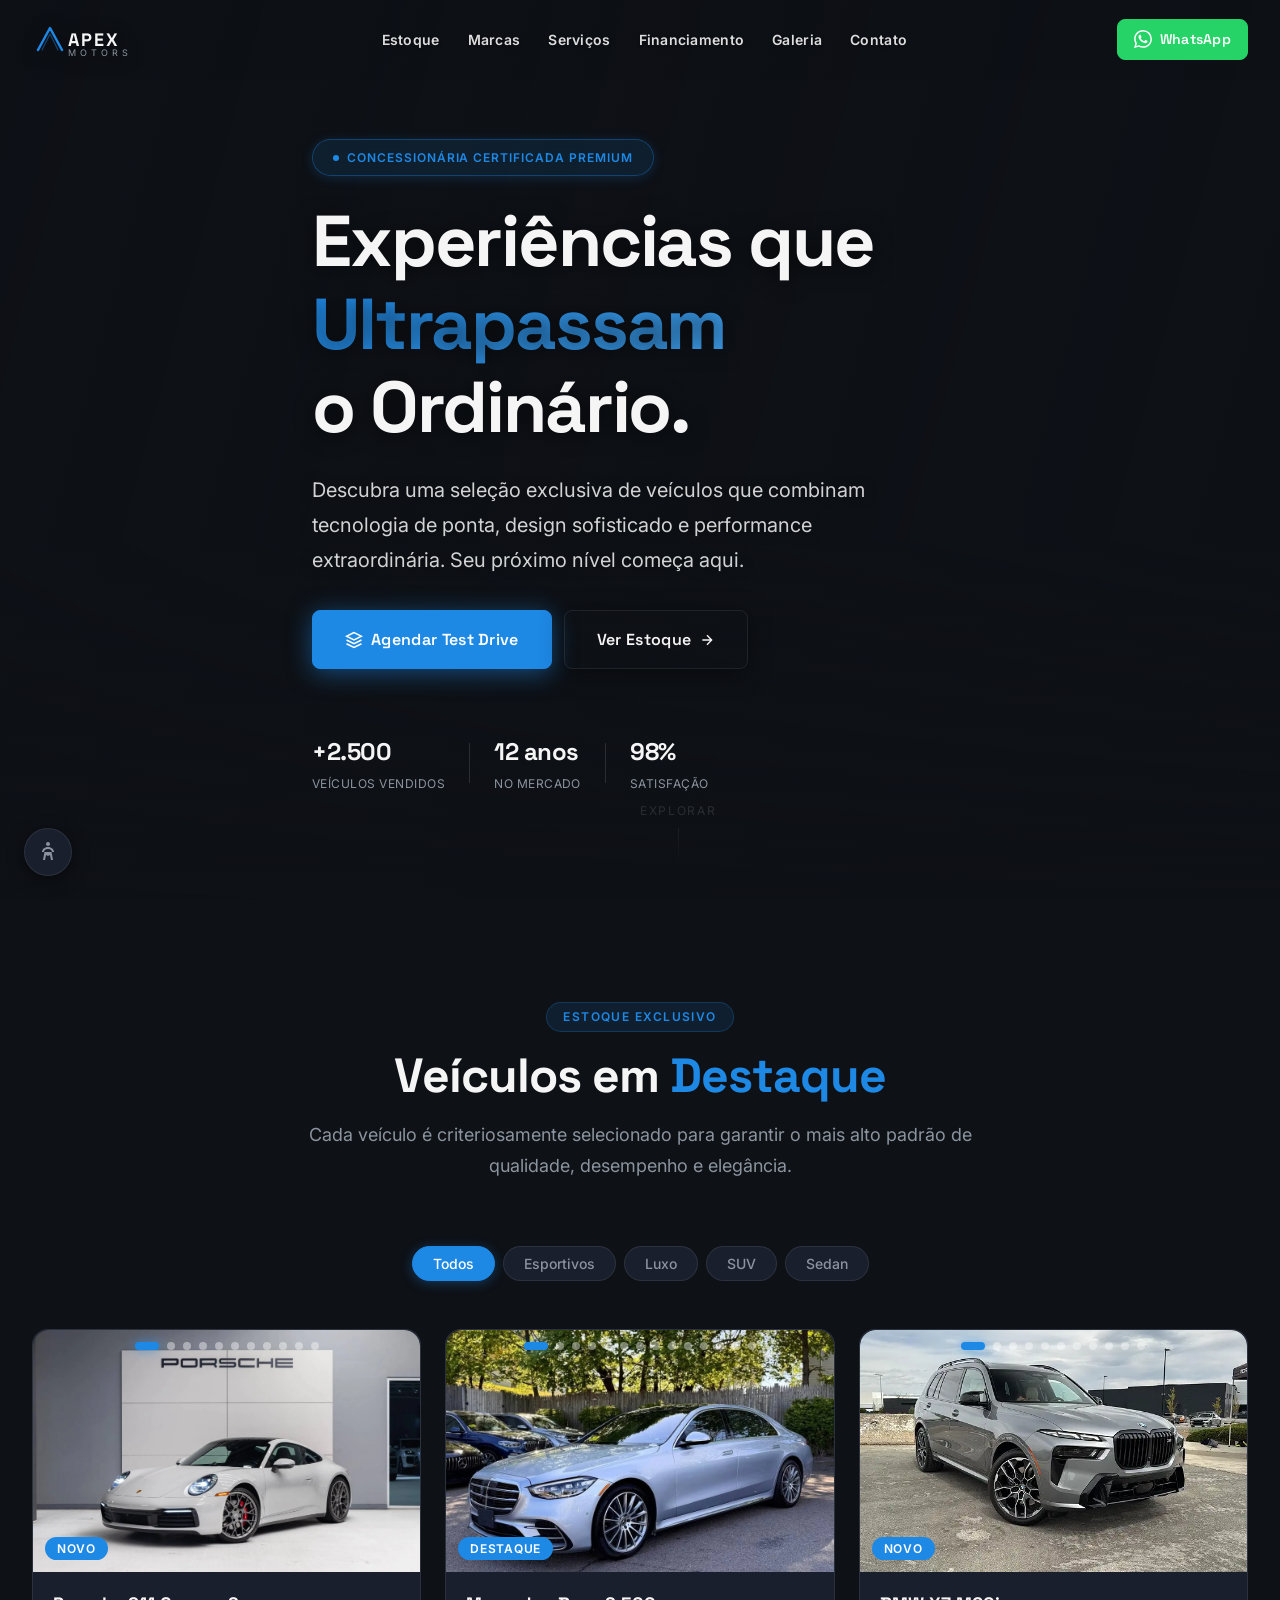
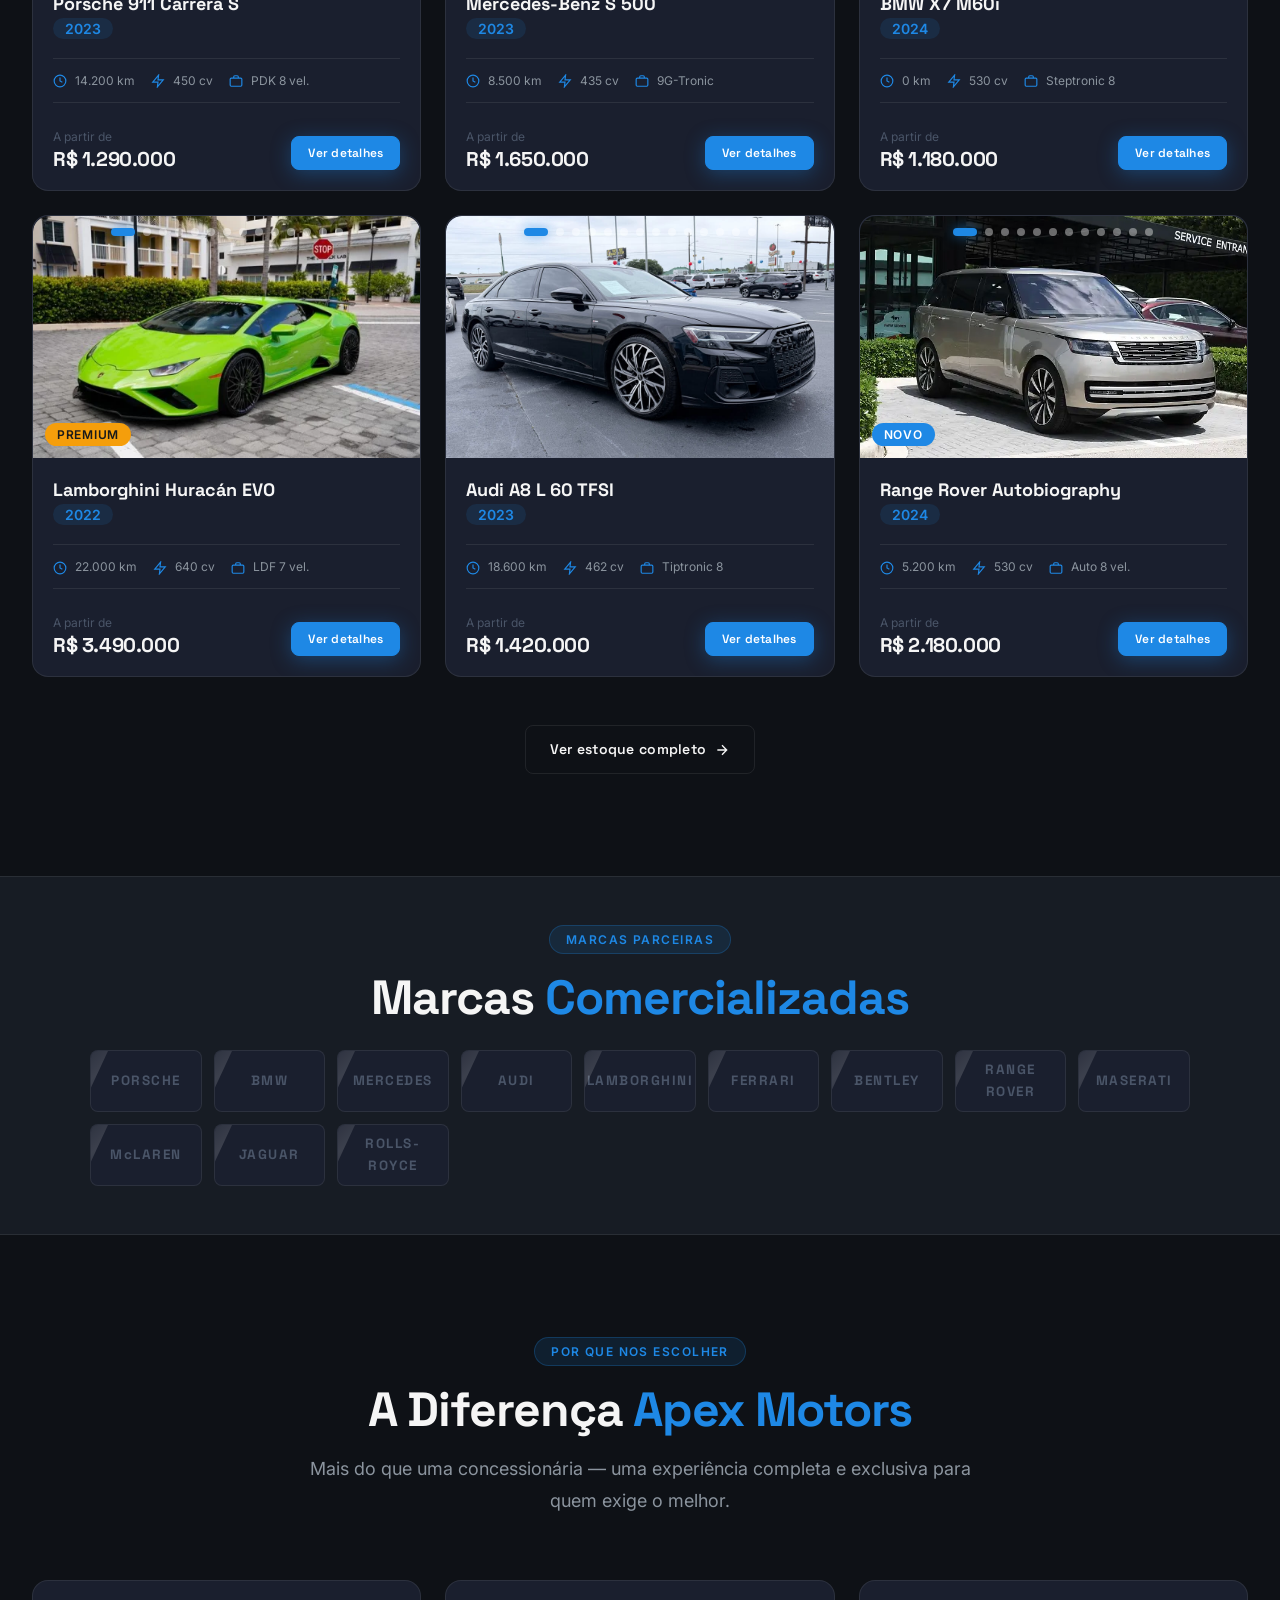
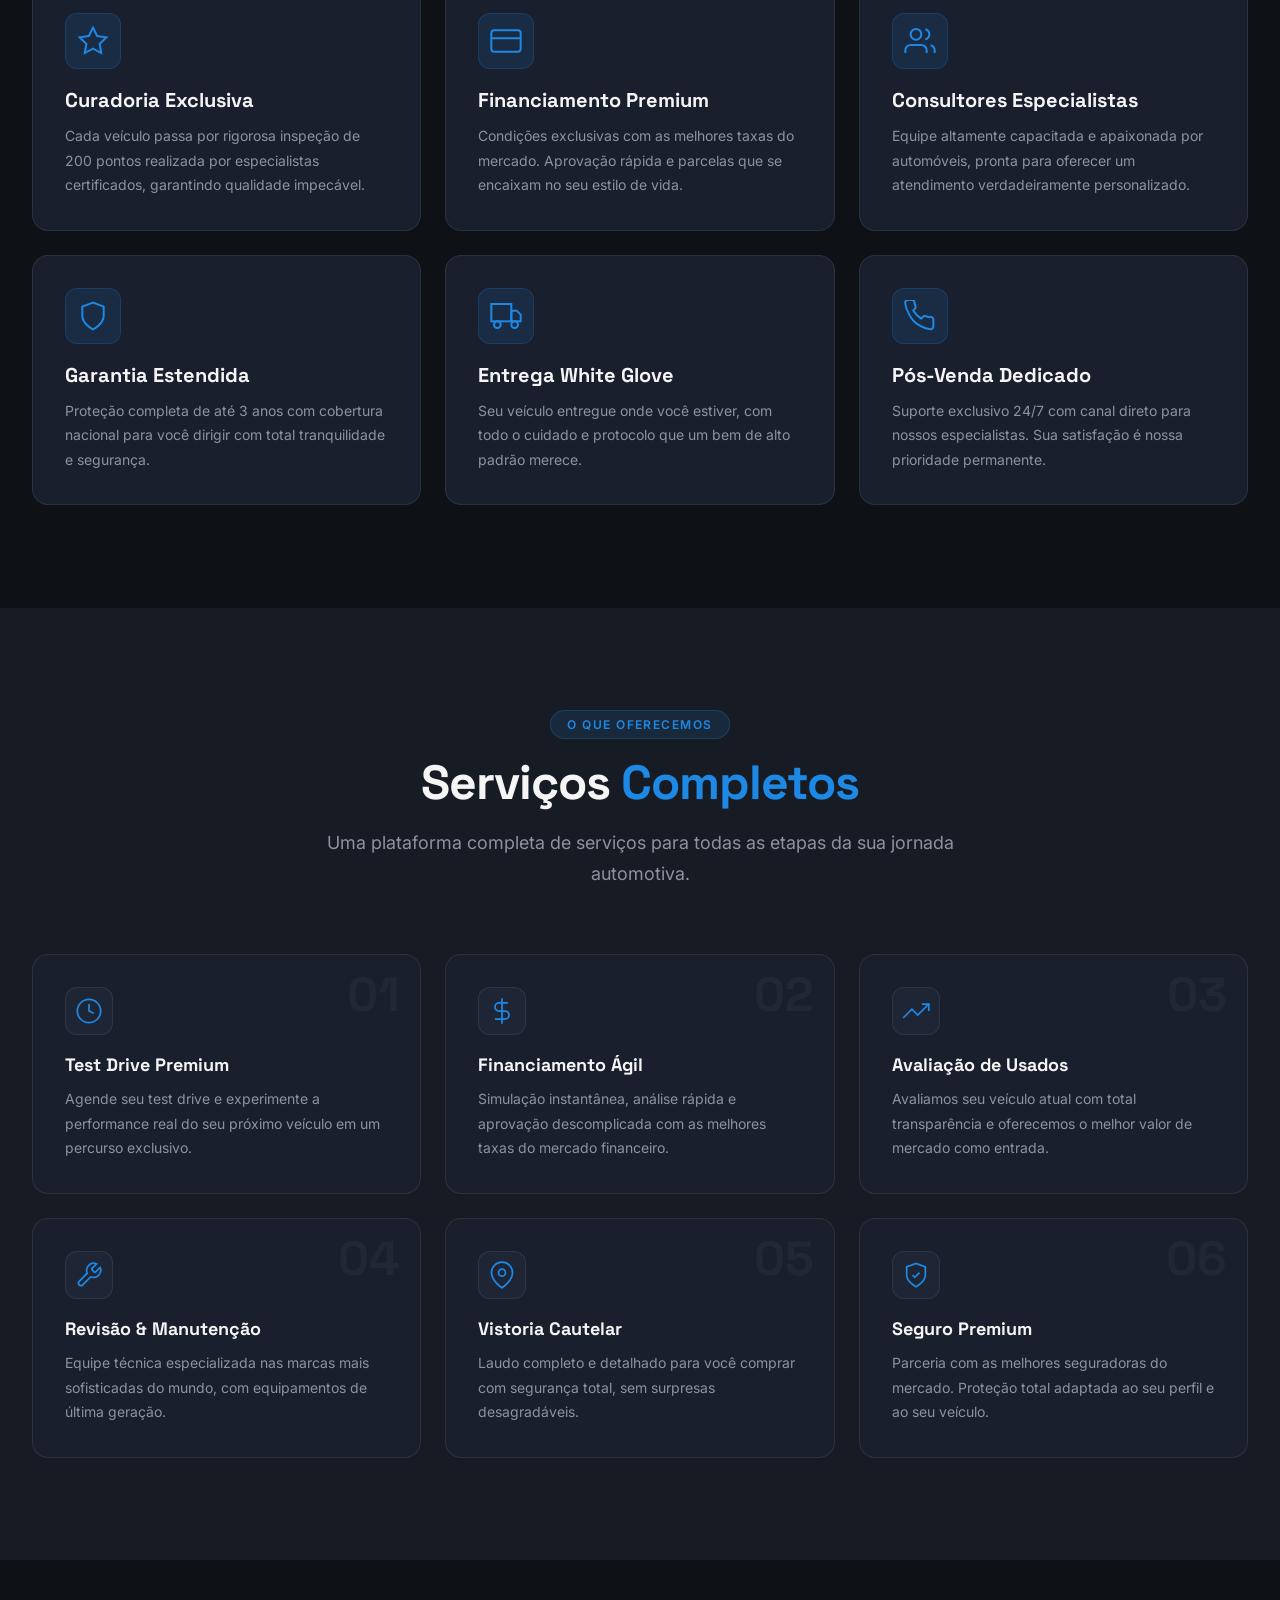
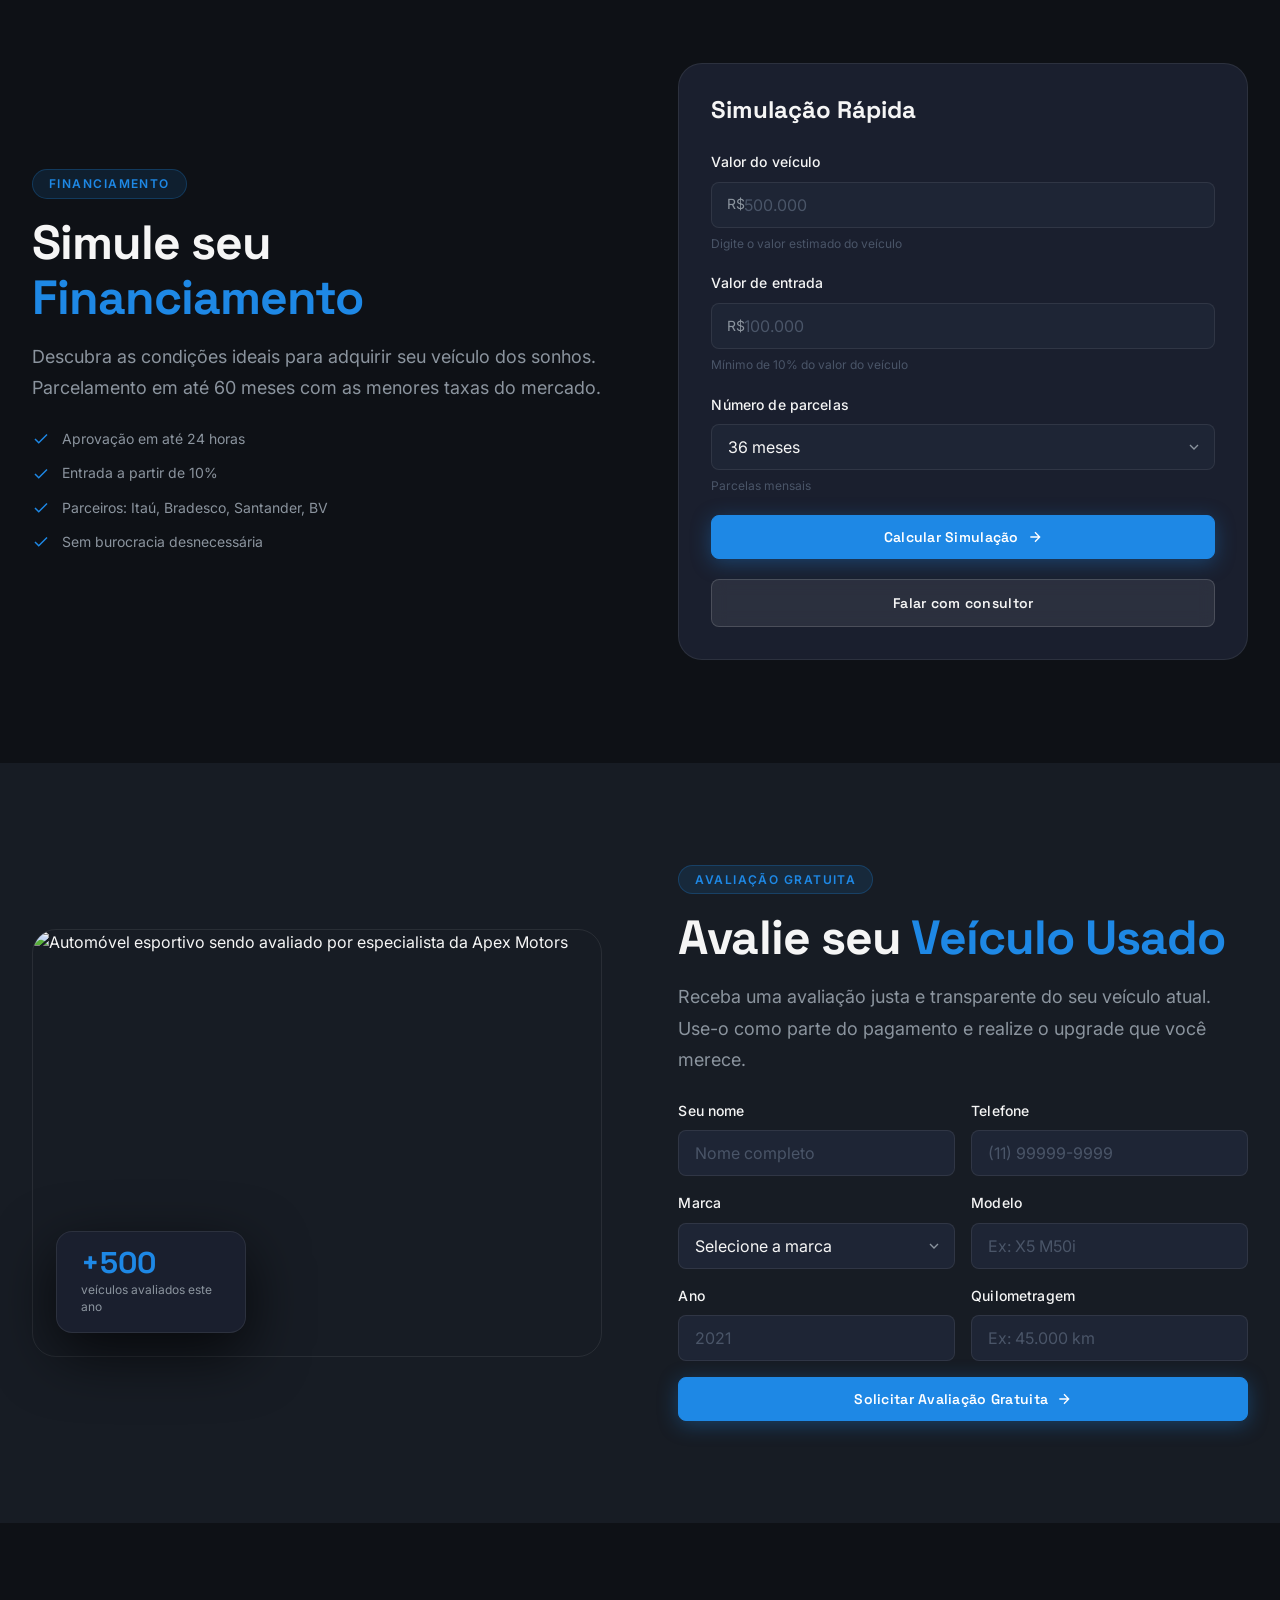
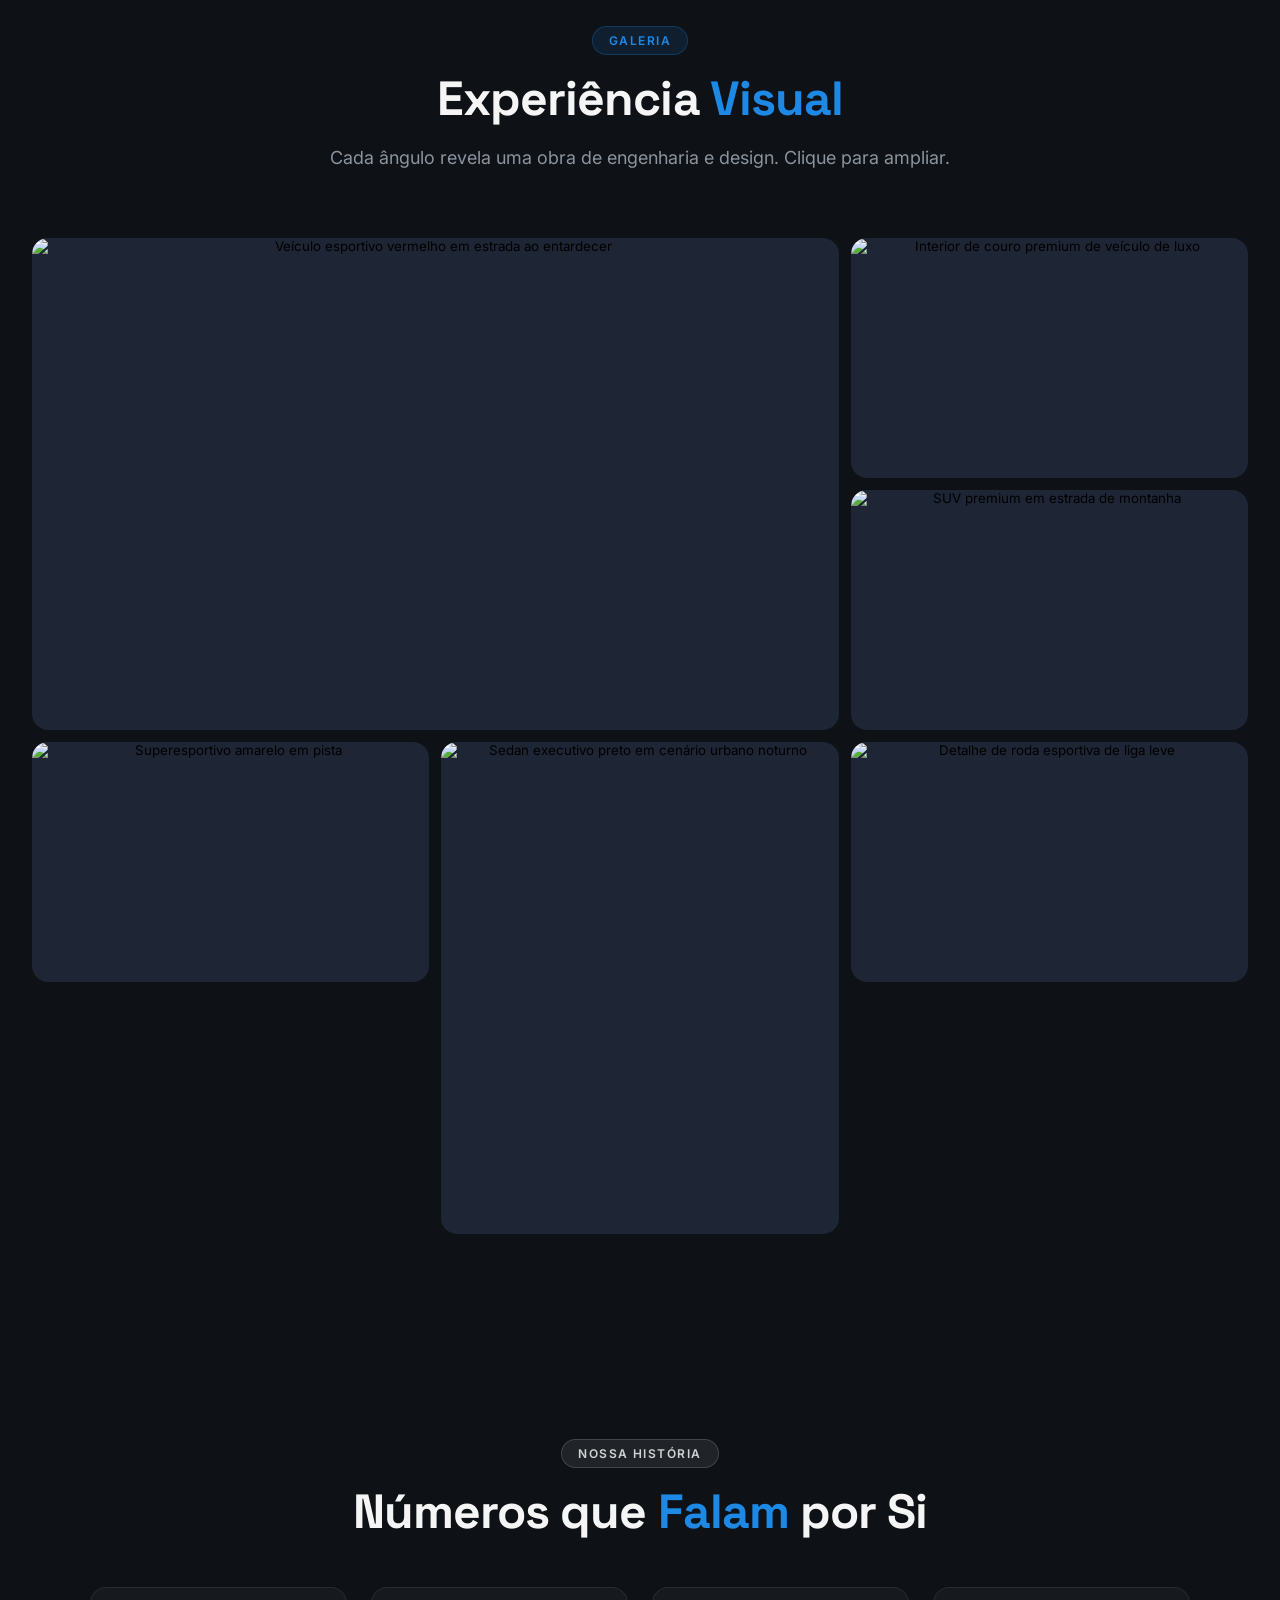
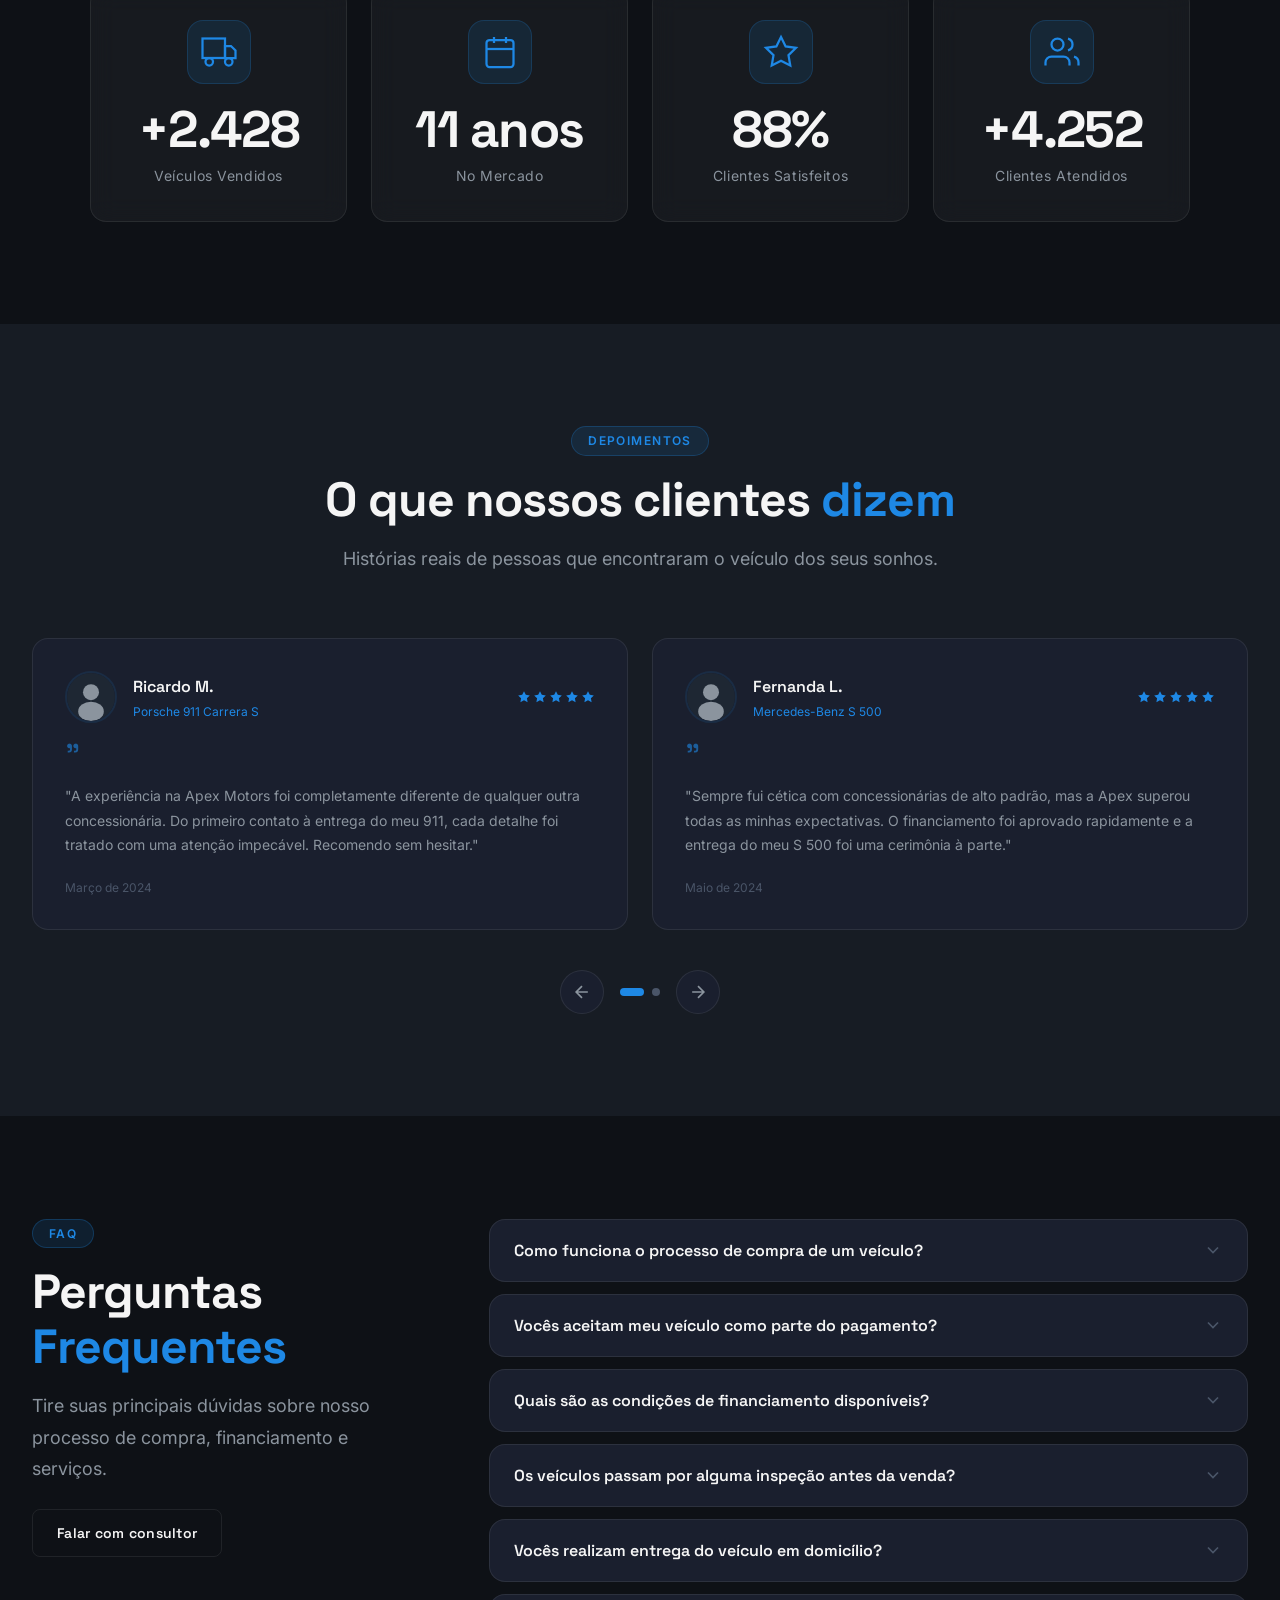
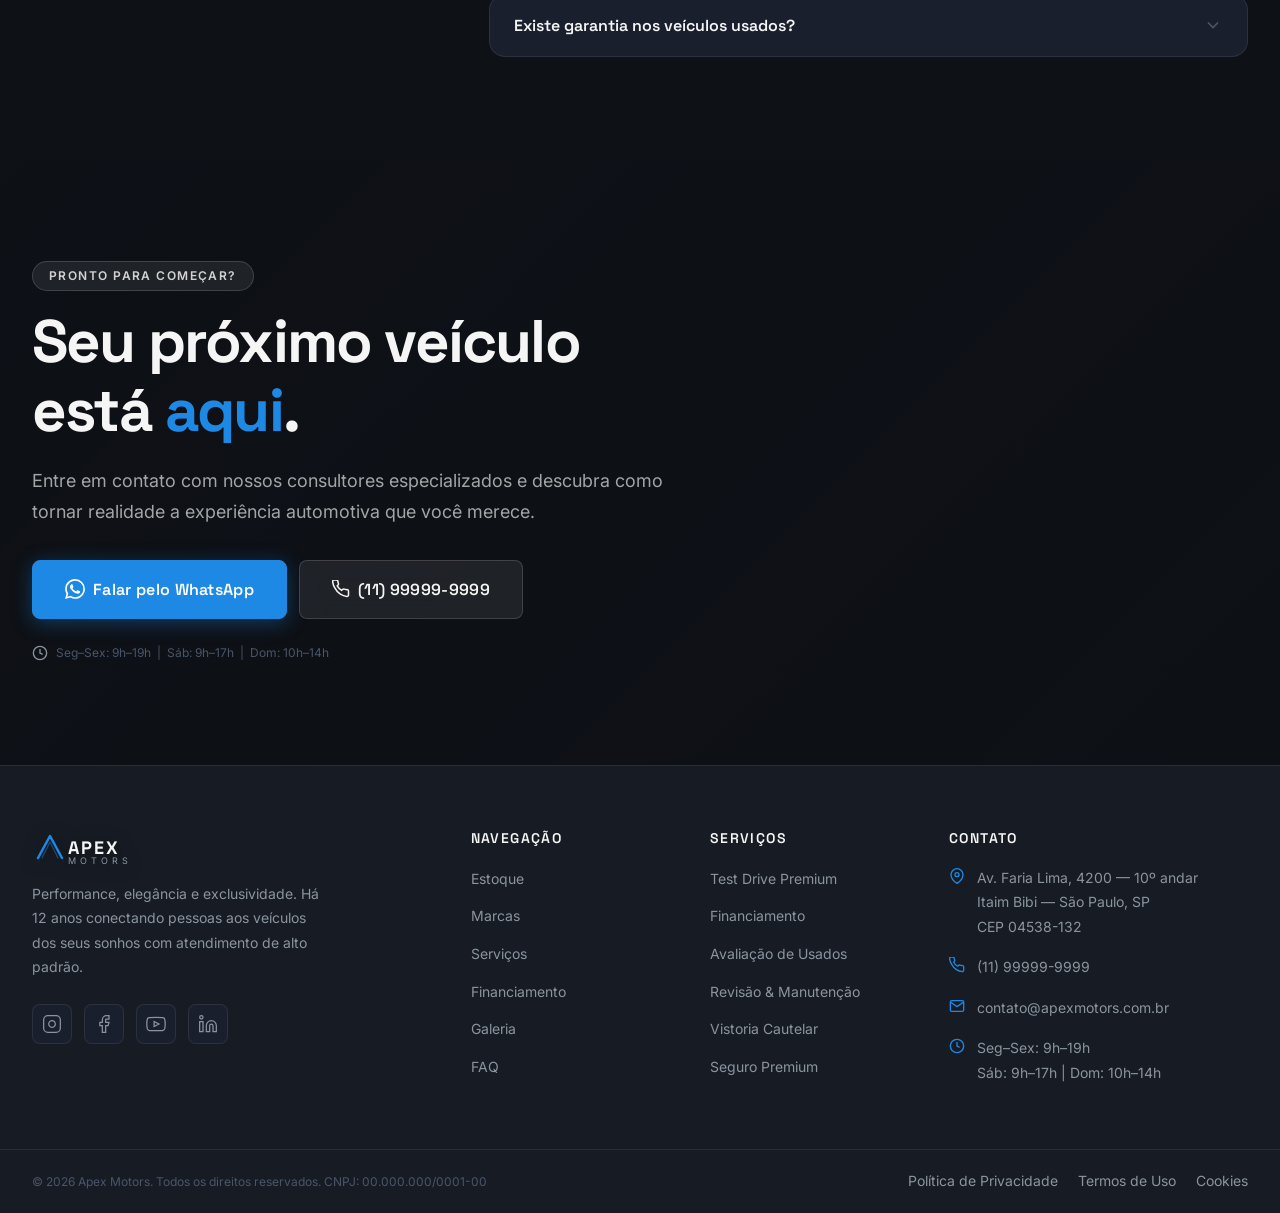
==== commit 9750e628: "Update index.html" ====
--- a/index.html
+++ b/index.html
@@ -2059,5 +2059,11 @@
 <!-- 2. Script principal -->
 <script src="script.js?v=1.1.1" defer></script>
 
+<!-- Analytics deve vir DEPOIS do Supabase SDK e ANTES do script.js -->
+<script src="https://cdn.jsdelivr.net/npm/@supabase/supabase-js@2"></script>
+<script src="analytics.js"></script>
+<script src="vehicles-data.js"></script>
+<script src="script.js?v=1.1.1" defer></script>
+  
 </body>
 </html>
--- a/style.css
+++ b/style.css
@@ -557,10 +557,11 @@
 .hero__bg {
   position: absolute;
   inset: 0;
-  background-size: cover;
-  background-position: center center;
-  background-repeat: no-repeat;
   z-index: 0;
+  width: 100%;
+  height: 100%;
+  object-fit: cover;        /* Comportamento igual ao background-size: cover */
+  object-position: center;  /* Centraliza o corte */
   transform: scale(1.05);
   transition: transform 8s ease-out;
   will-change: transform;
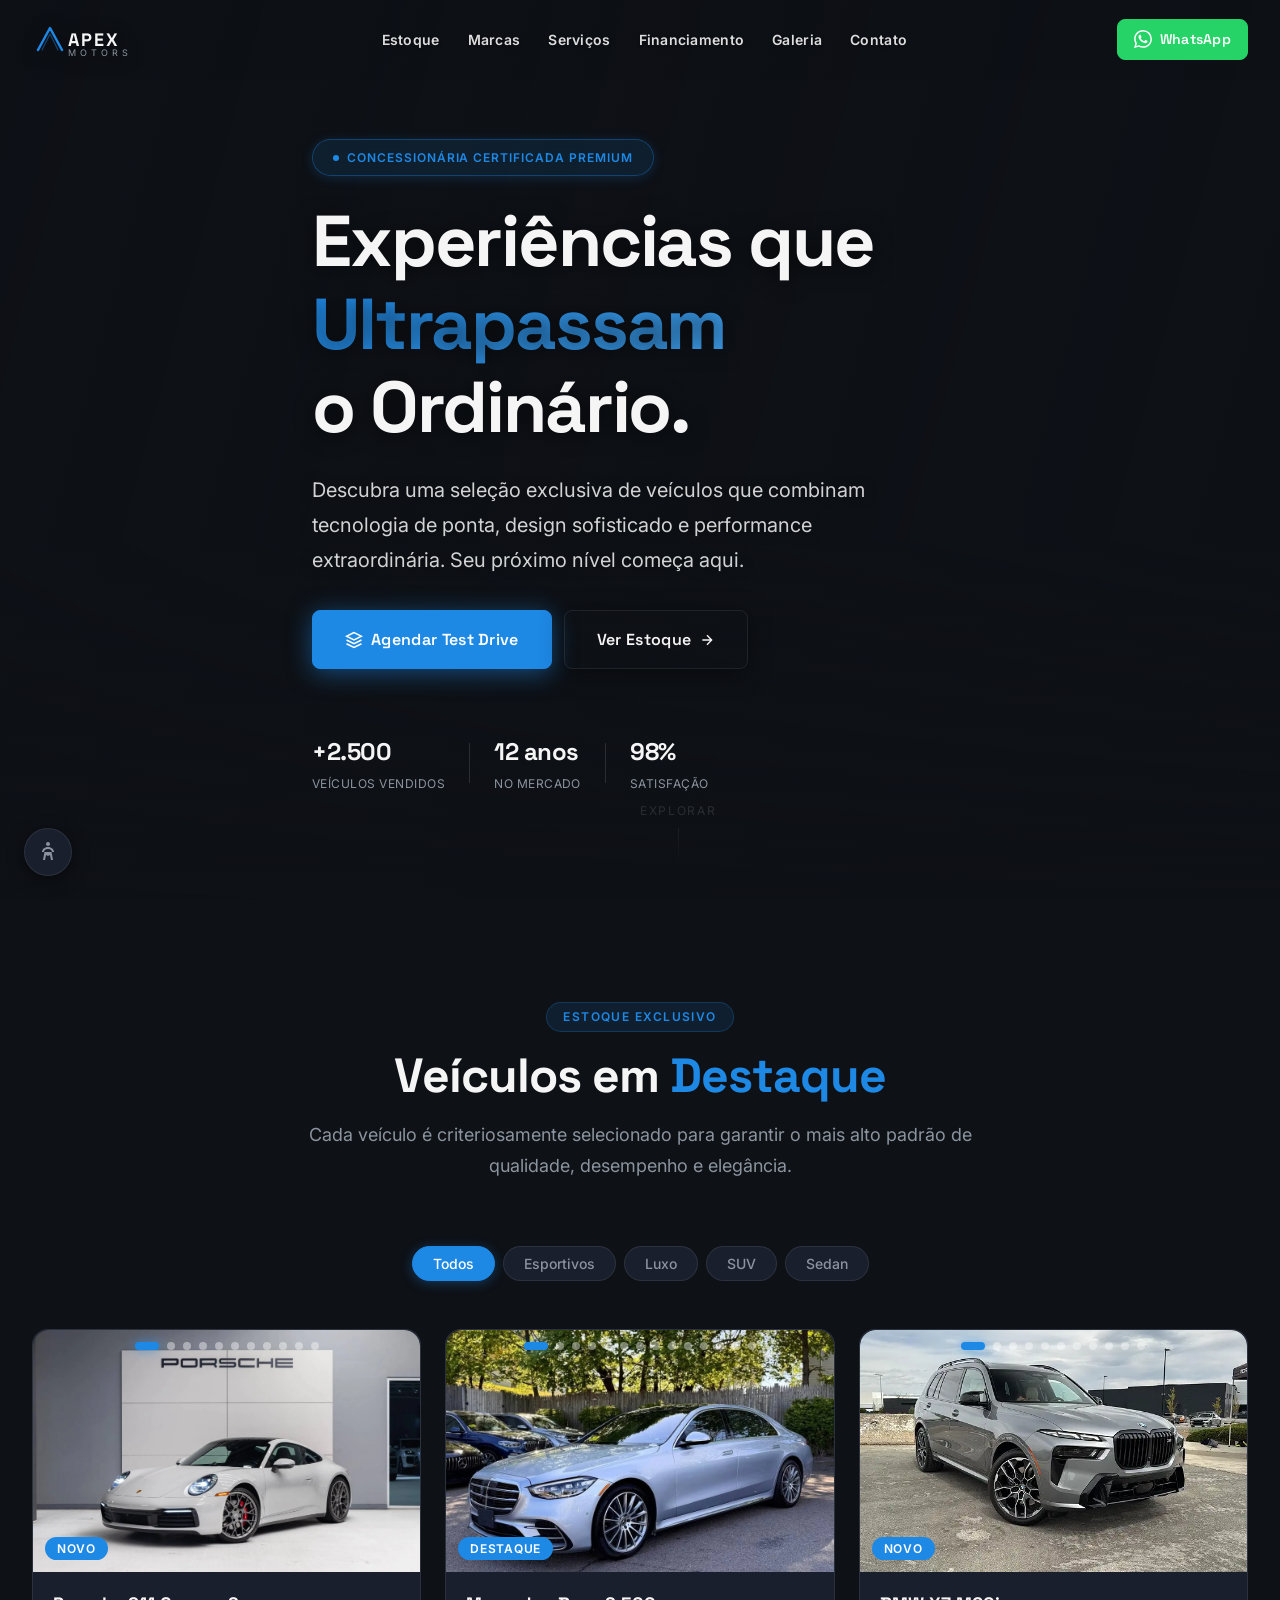
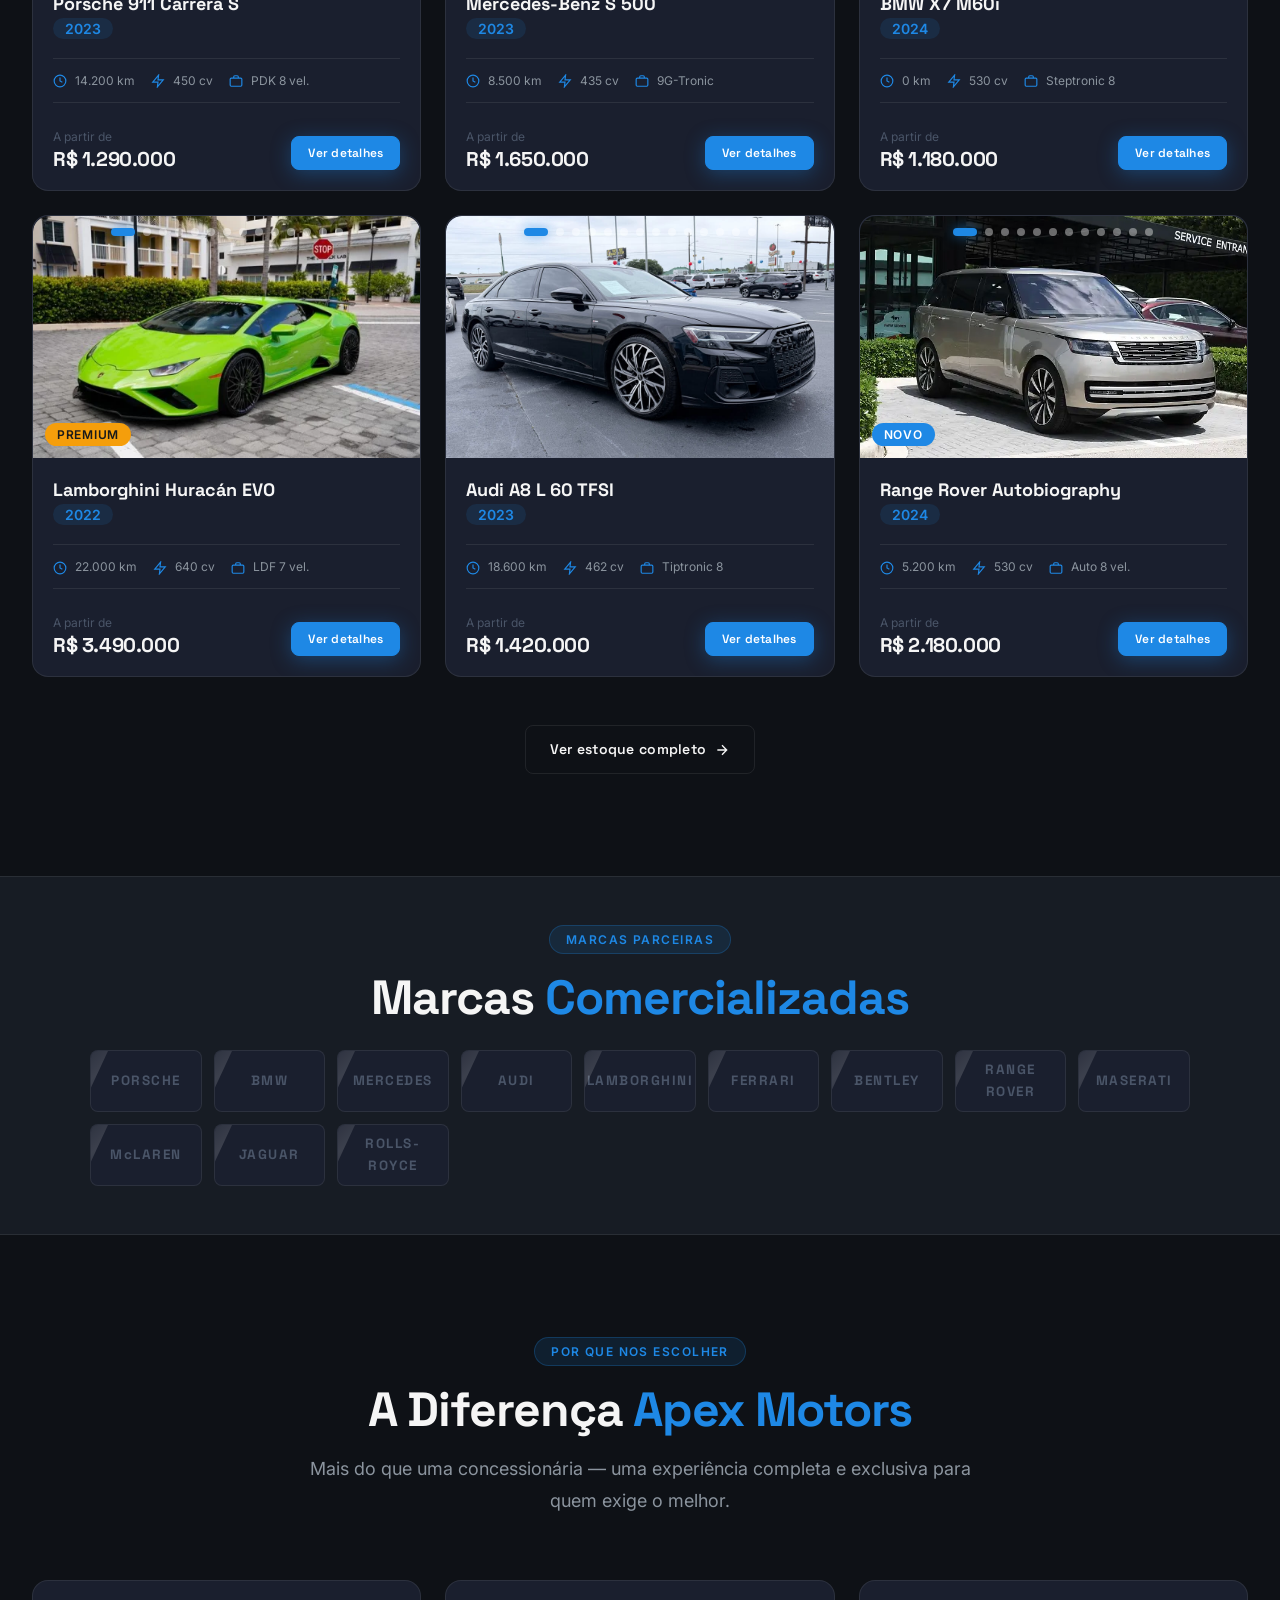
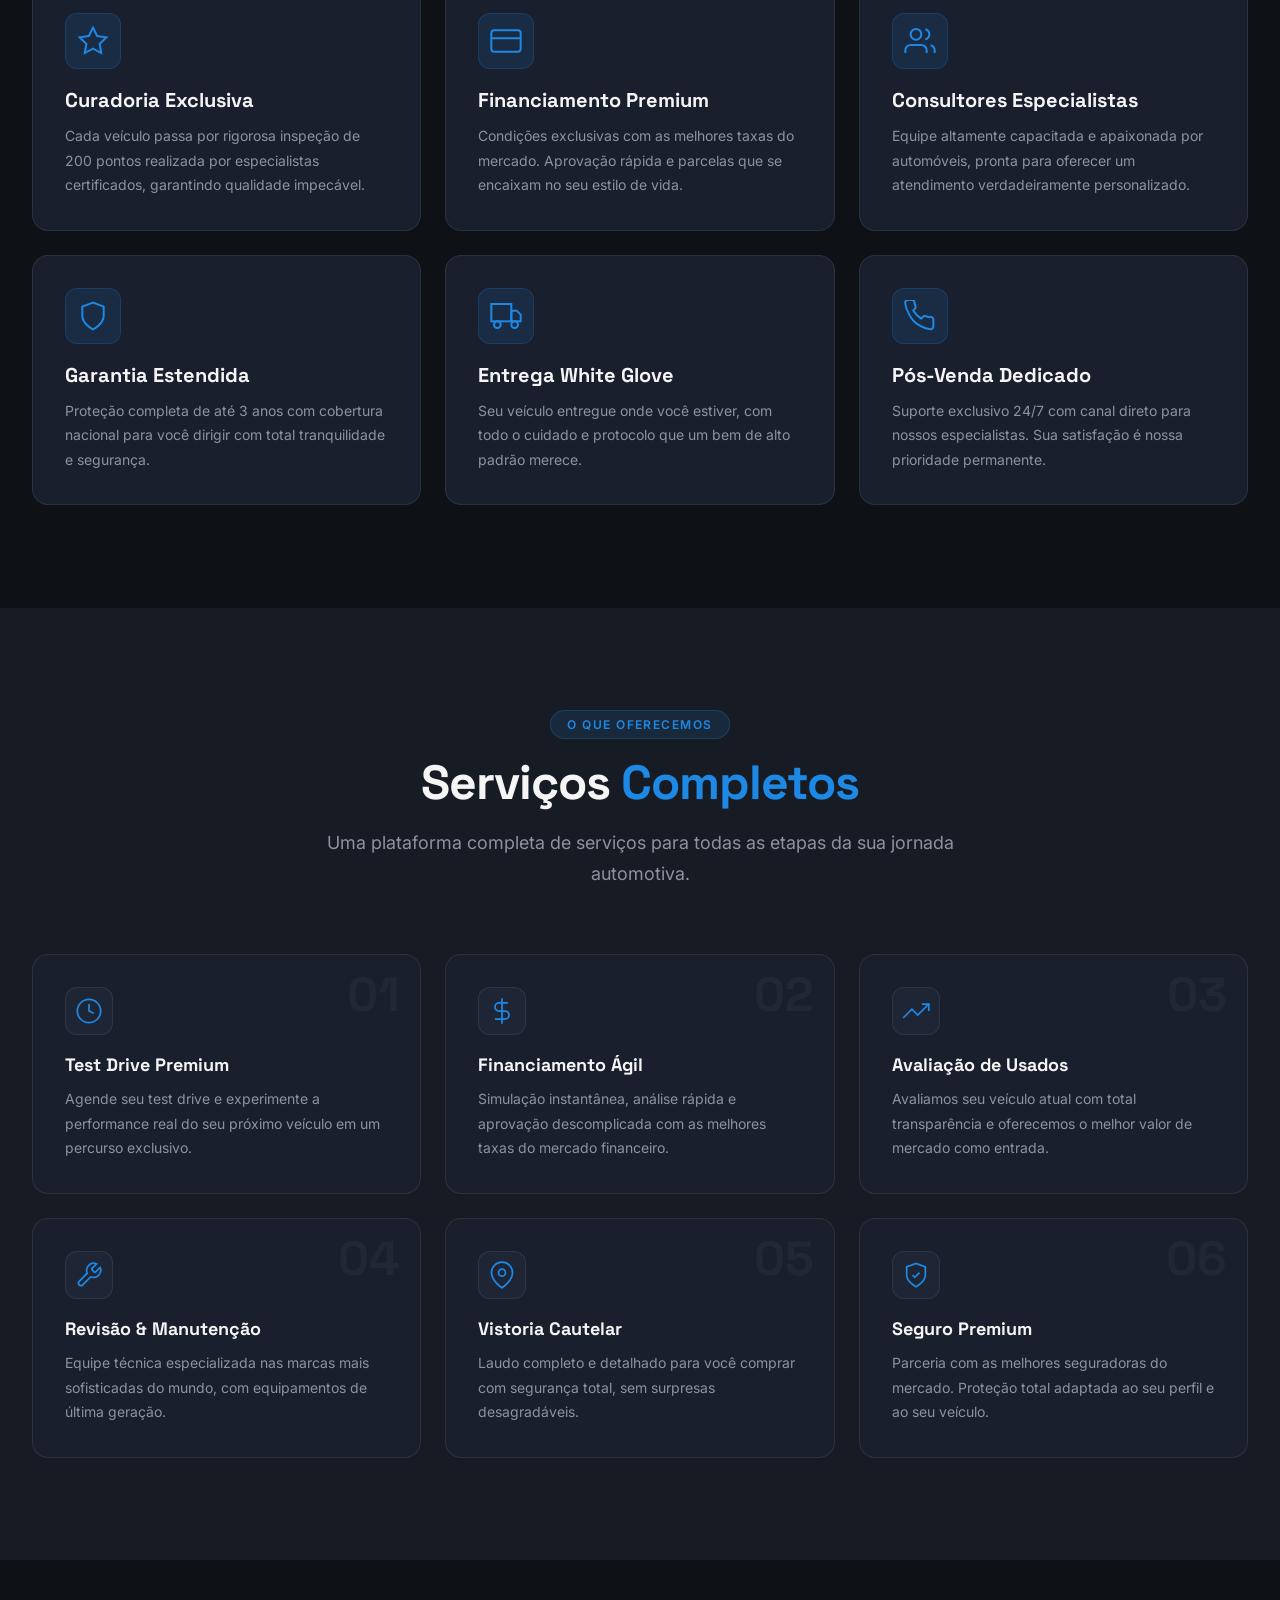
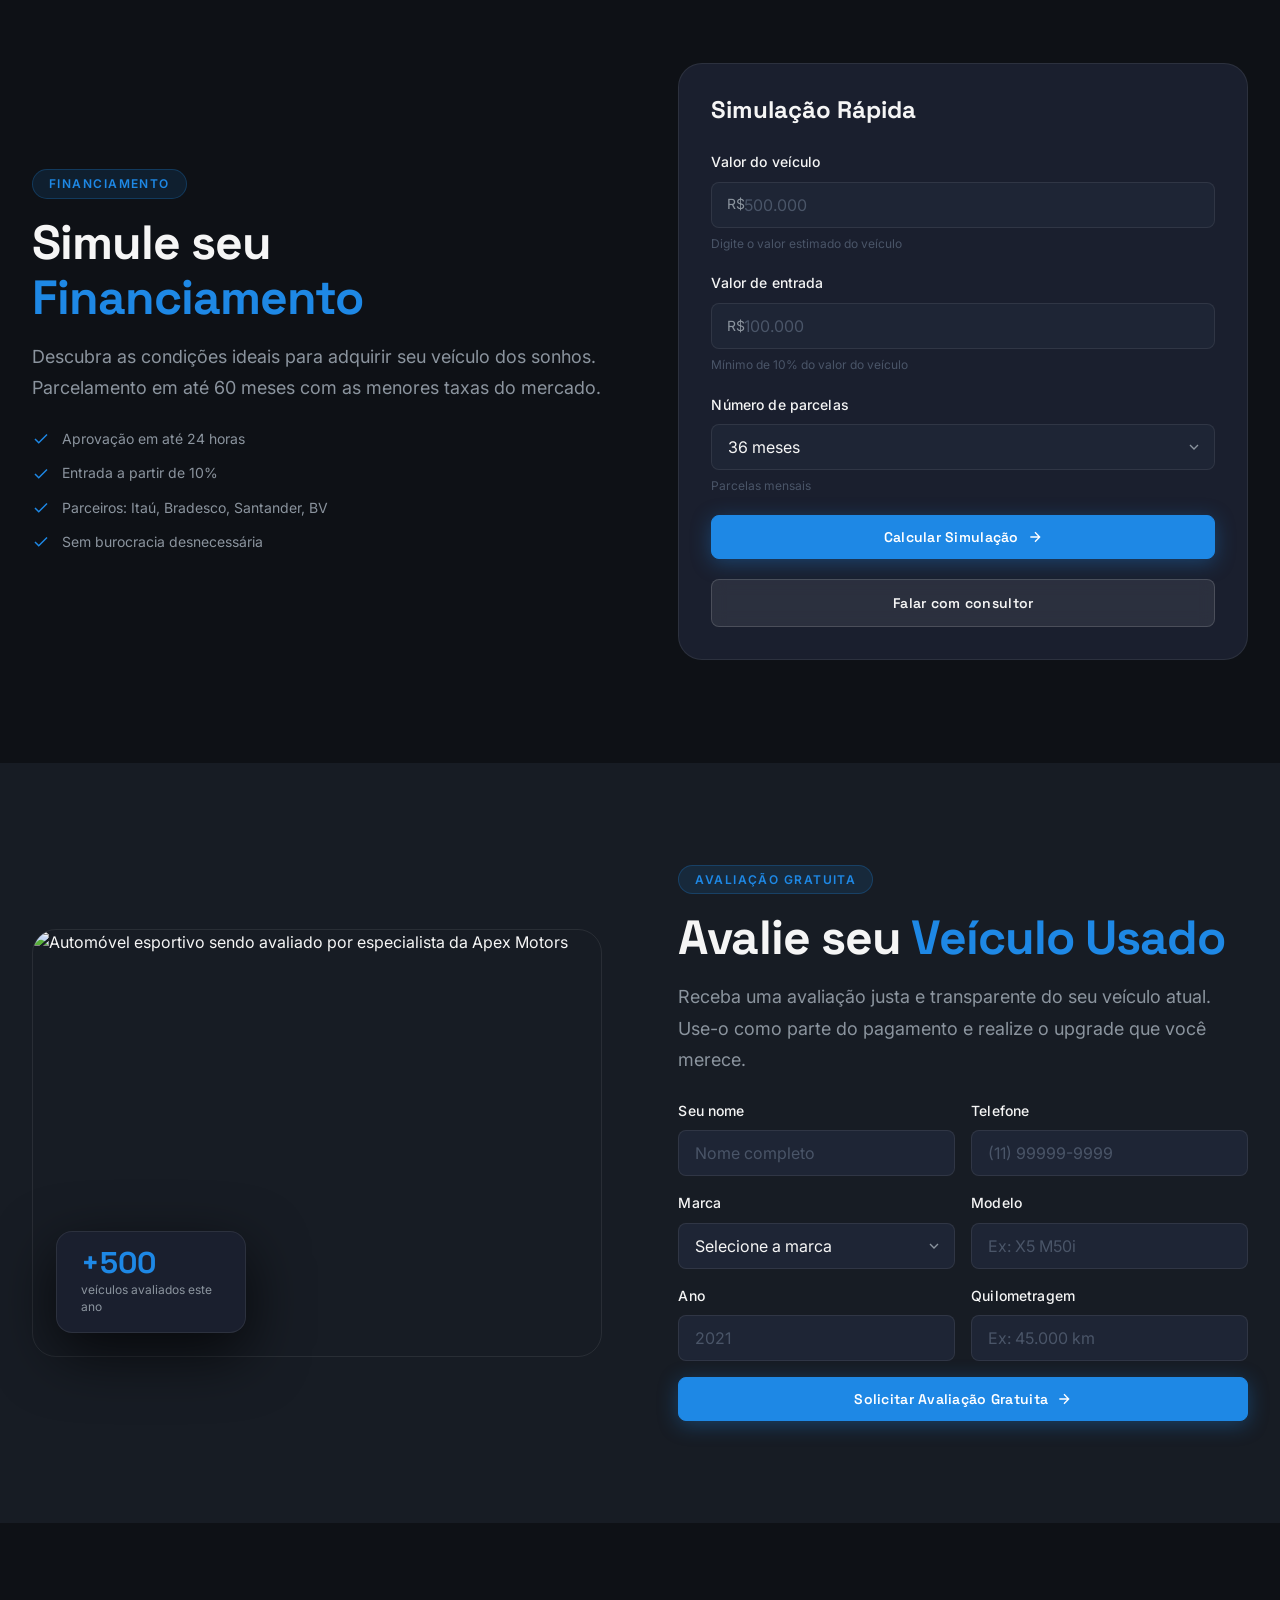
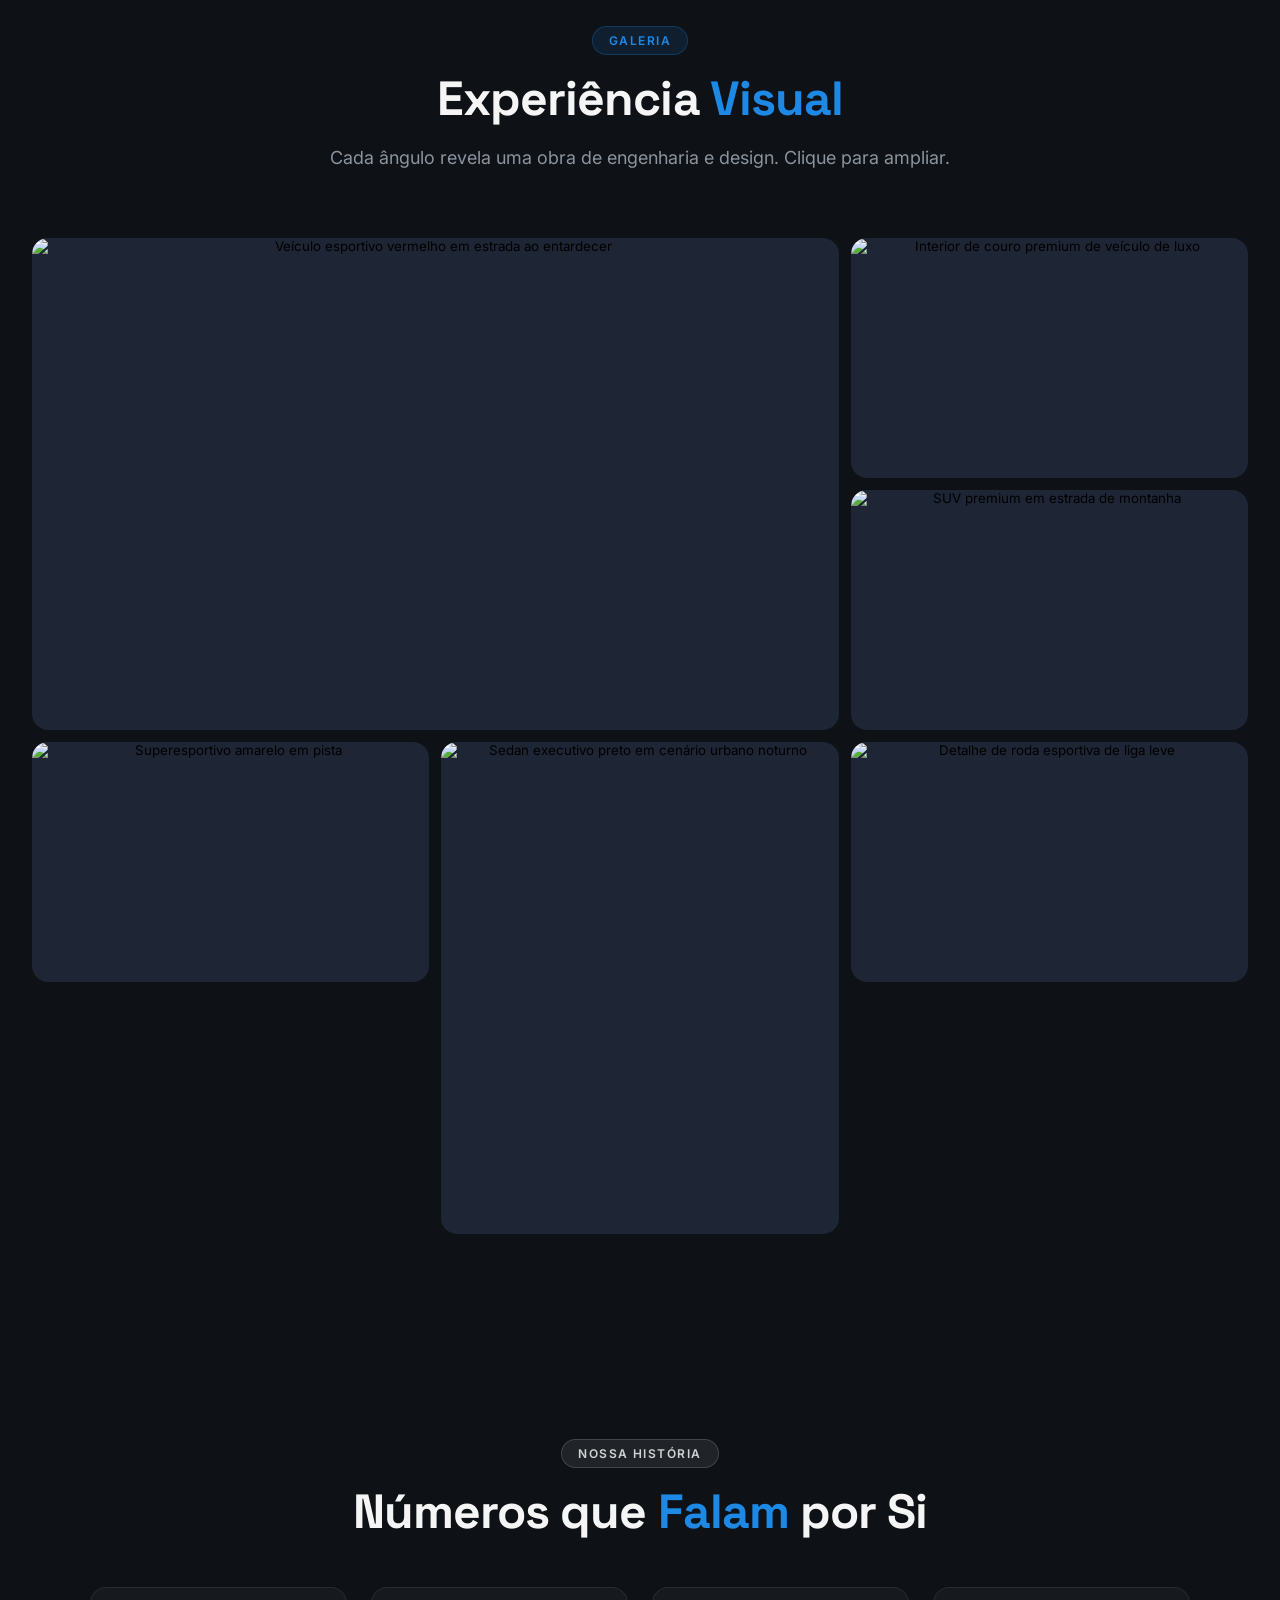
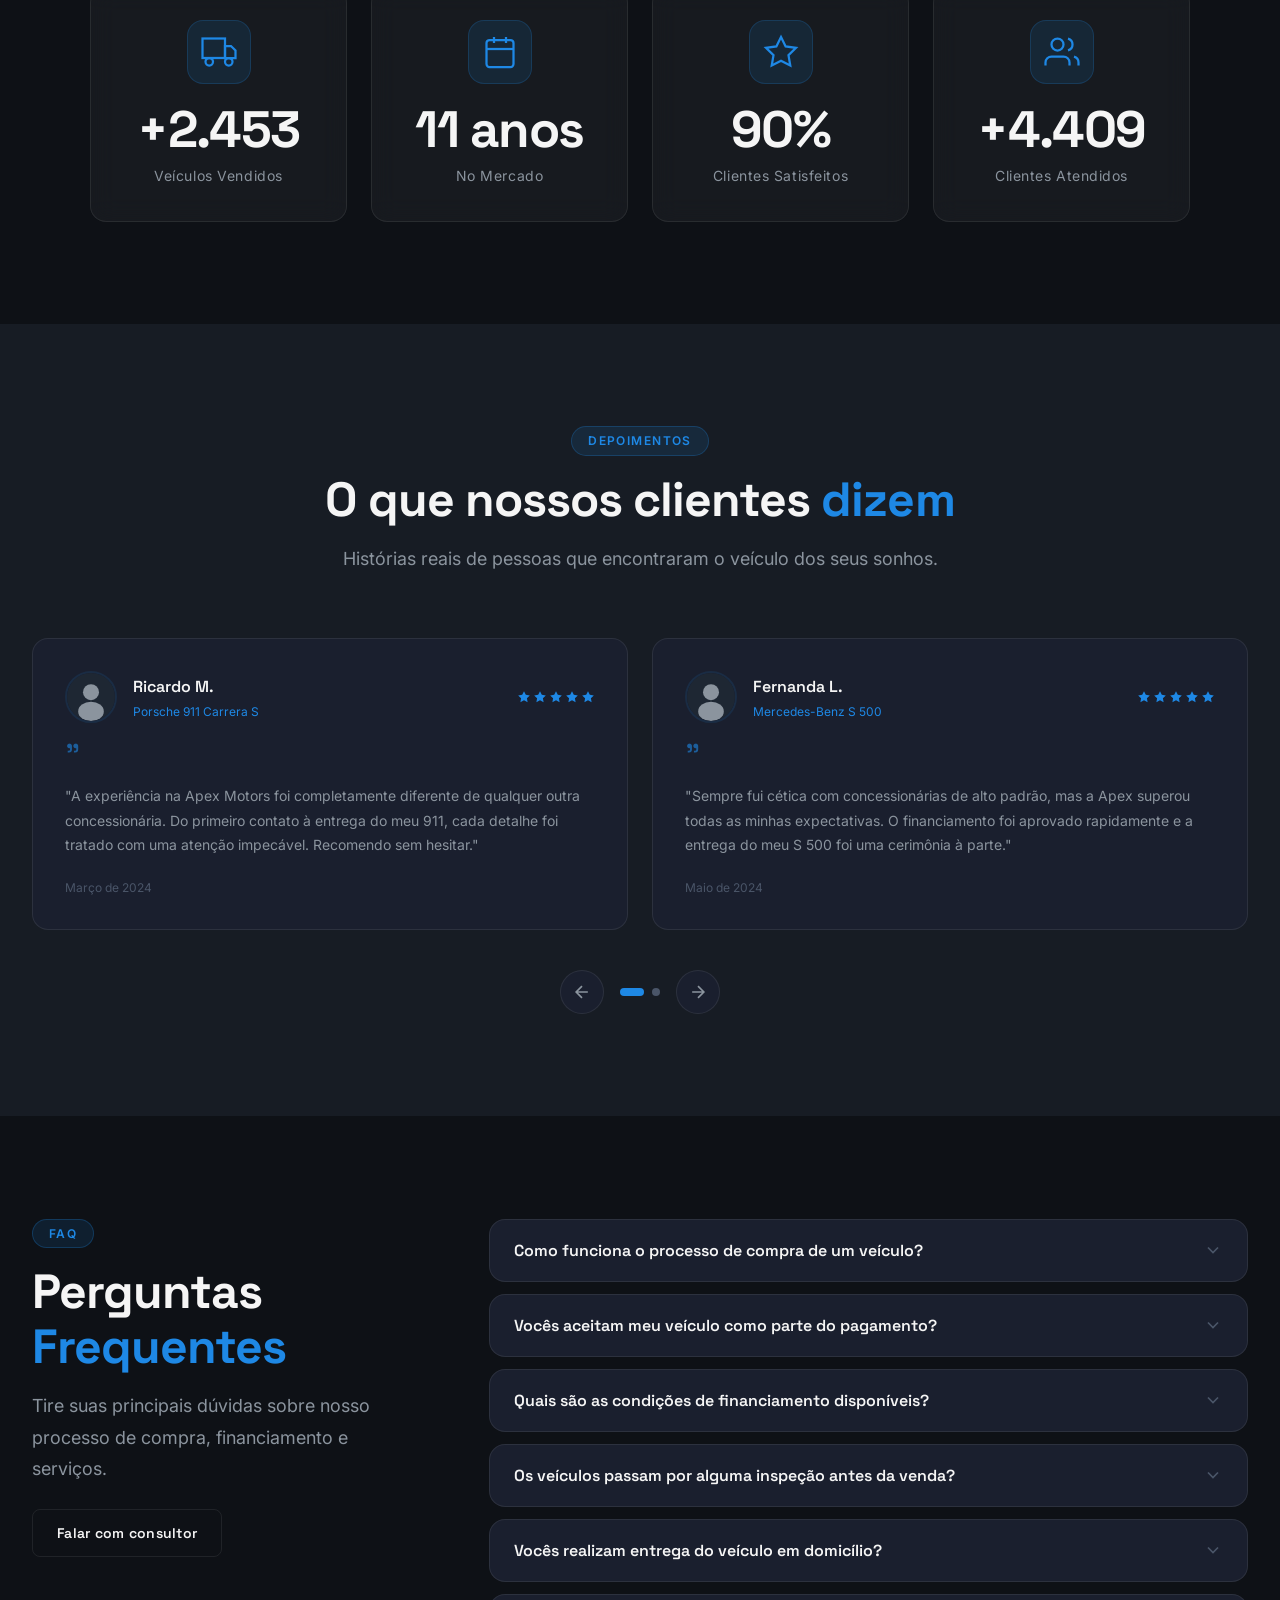
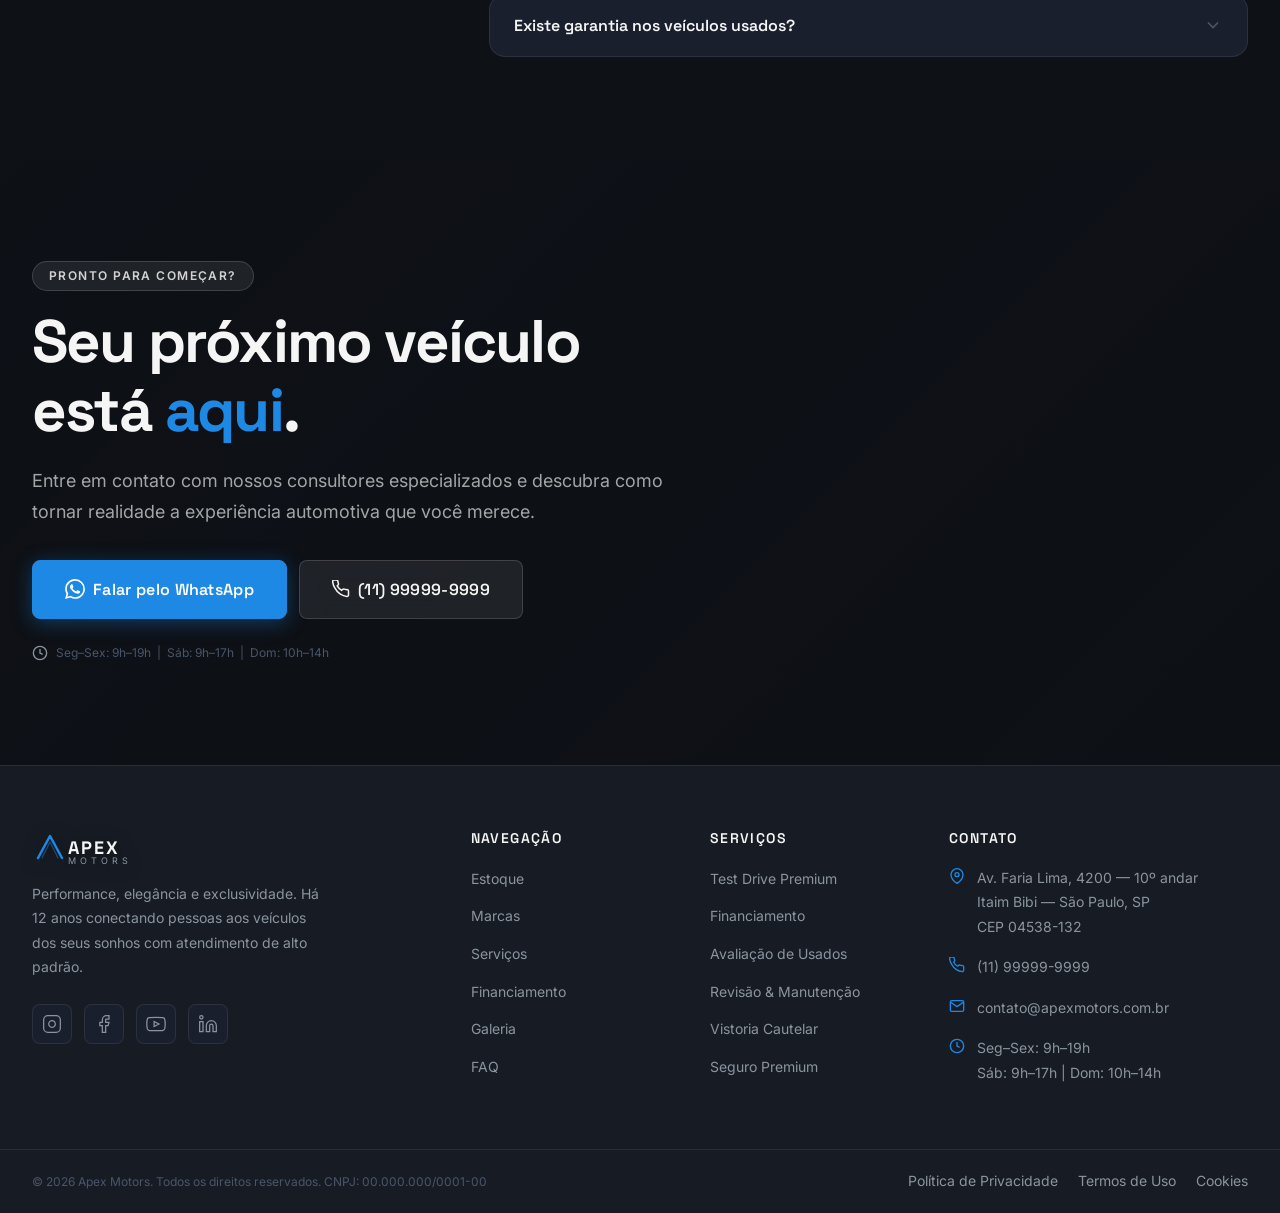
==== commit 4c609af0: "Update index.html" ====
--- a/index.html
+++ b/index.html
@@ -2060,10 +2060,11 @@
 <script src="script.js?v=1.1.1" defer></script>
 
 <!-- Analytics deve vir DEPOIS do Supabase SDK e ANTES do script.js -->
+<!-- ✅ Ordem correta -->
 <script src="https://cdn.jsdelivr.net/npm/@supabase/supabase-js@2"></script>
+<script src="vehicles-data.js"></script>
 <script src="analytics.js"></script>
-<script src="vehicles-data.js"></script>
-<script src="script.js?v=1.1.1" defer></script>
+<script src="script.js"></script>
   
 </body>
 </html>
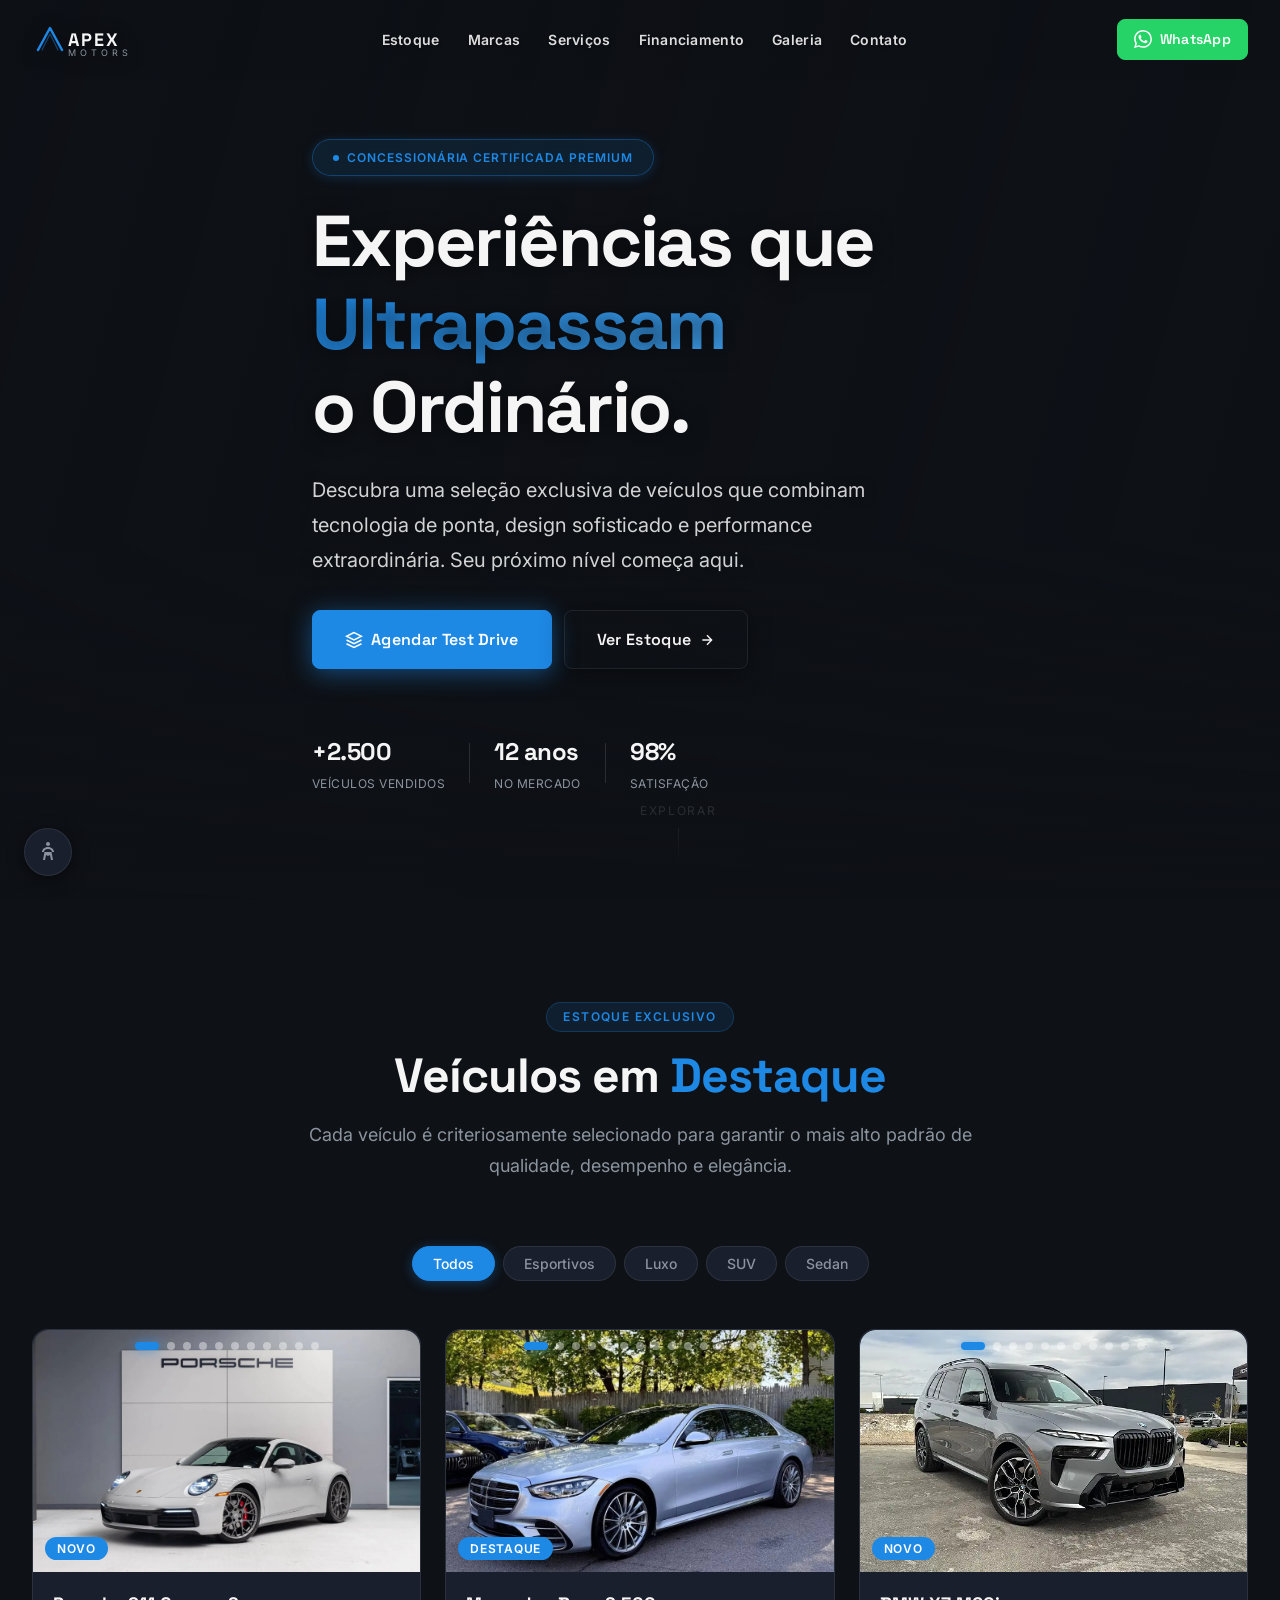
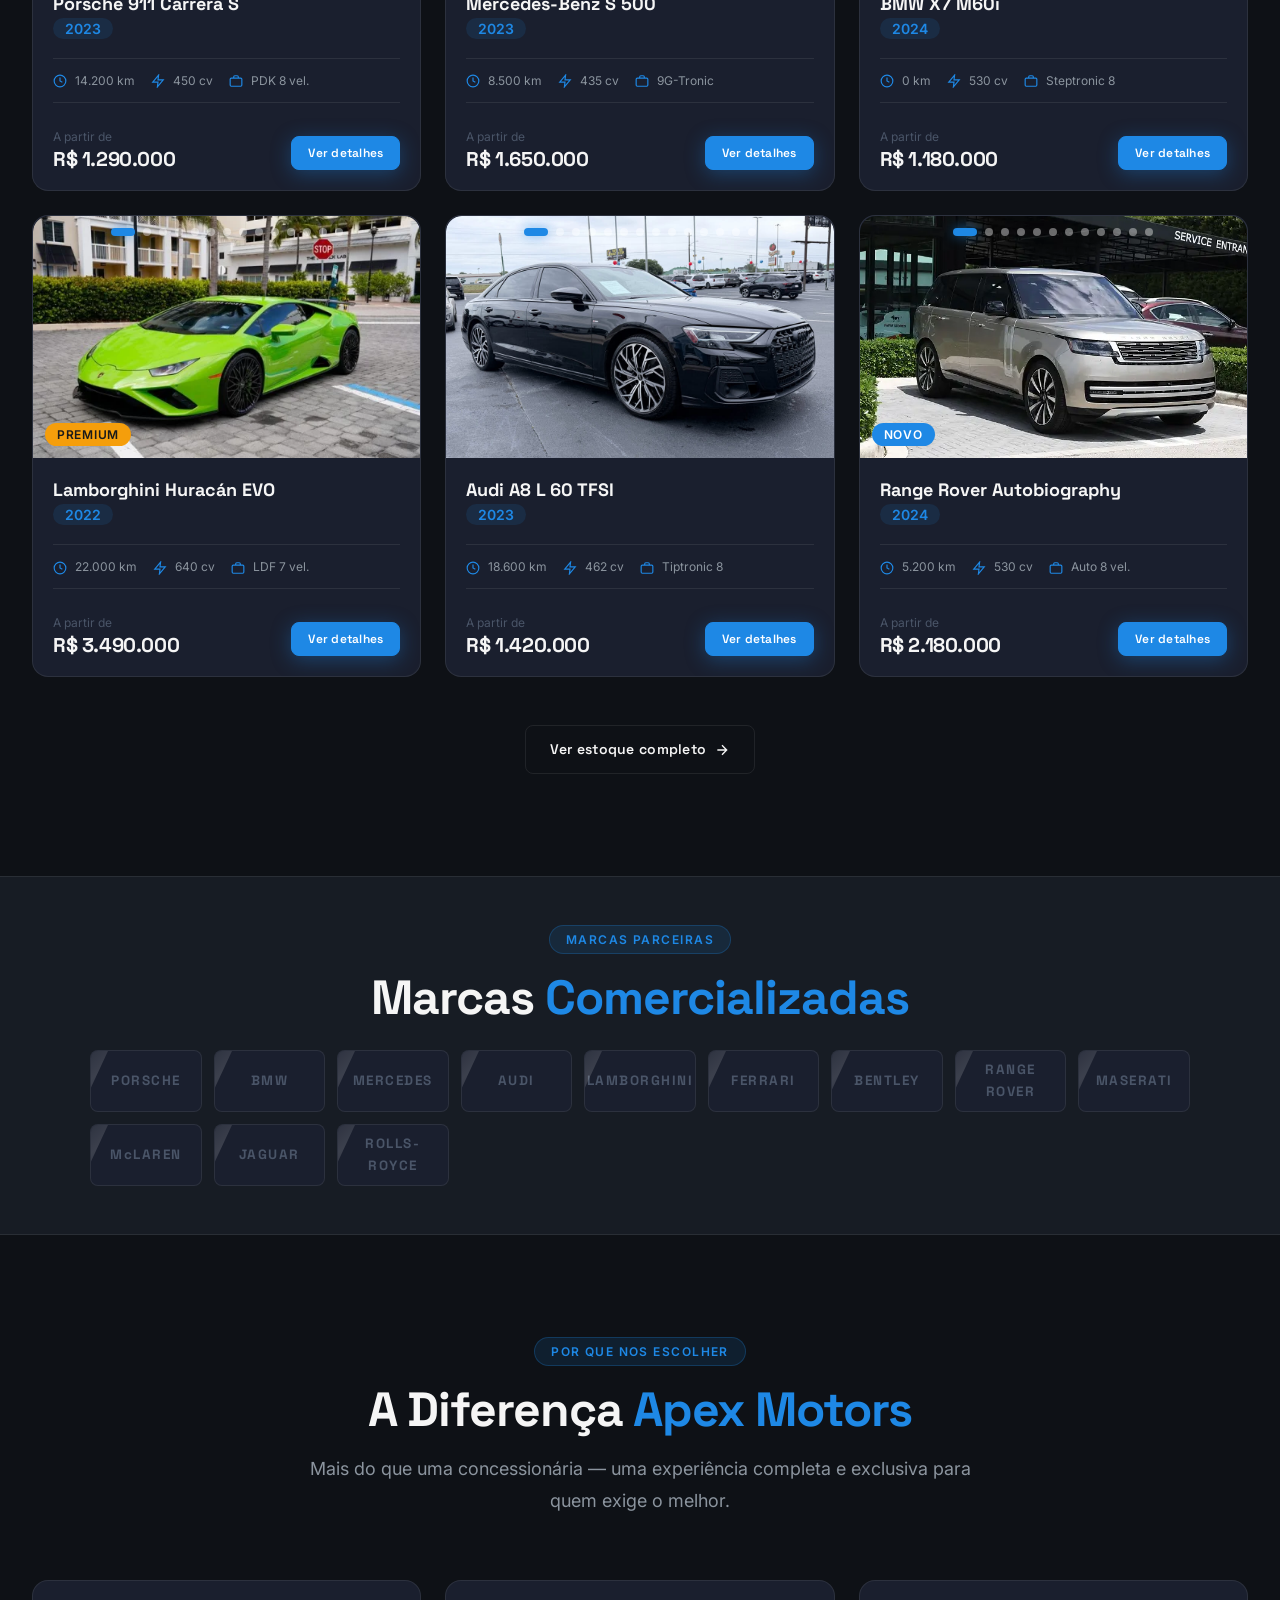
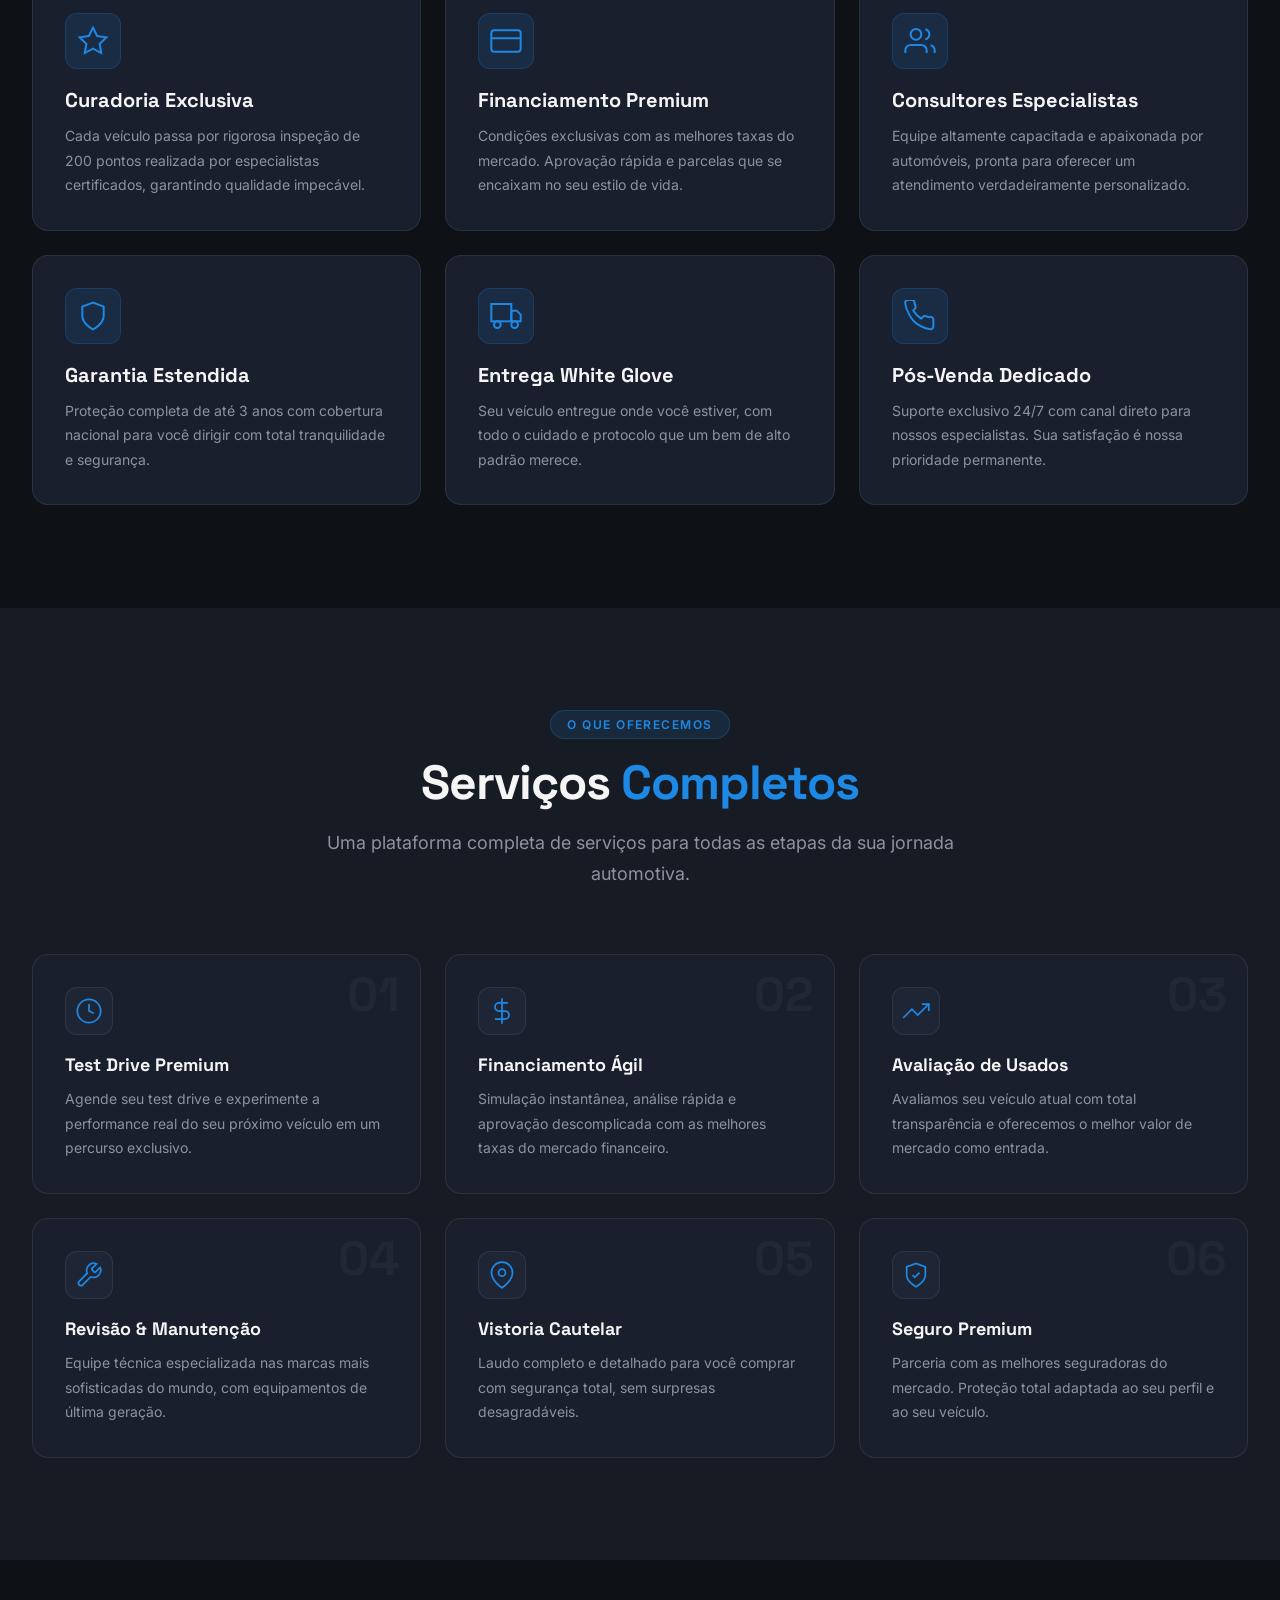
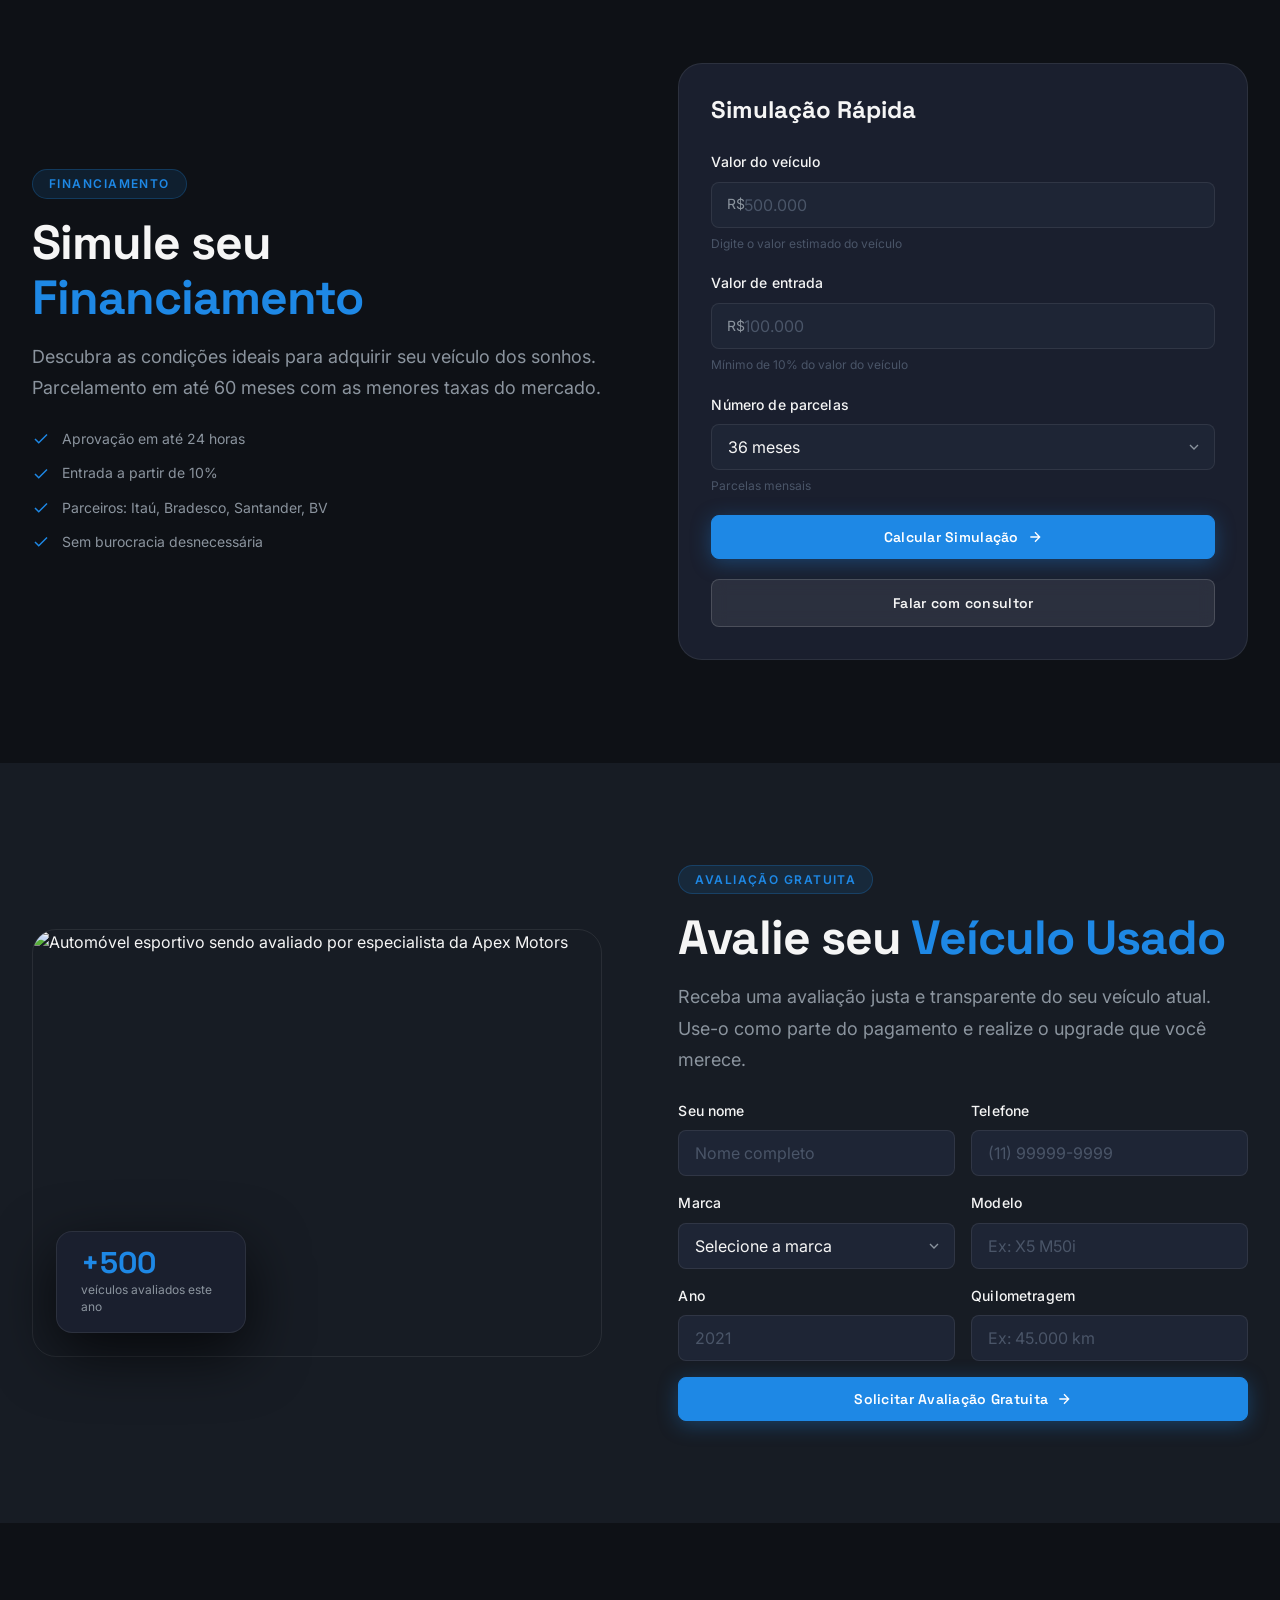
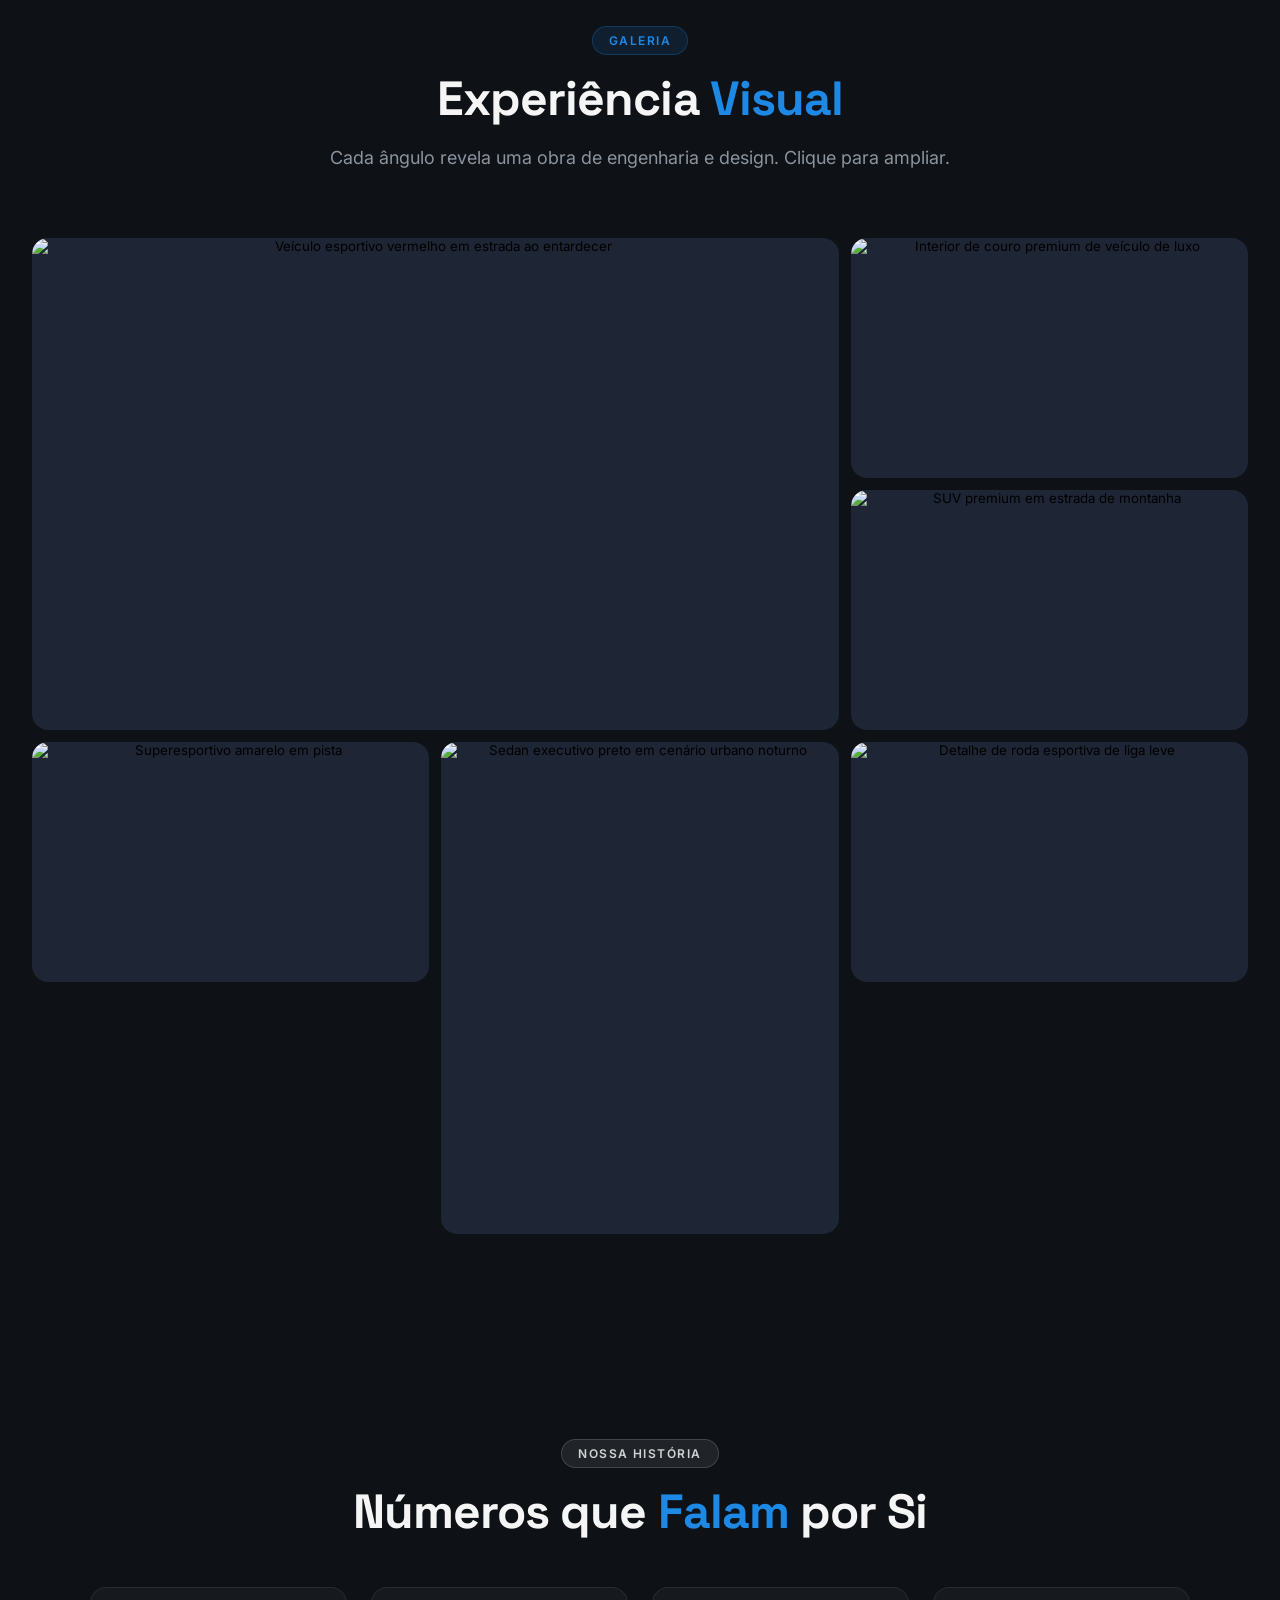
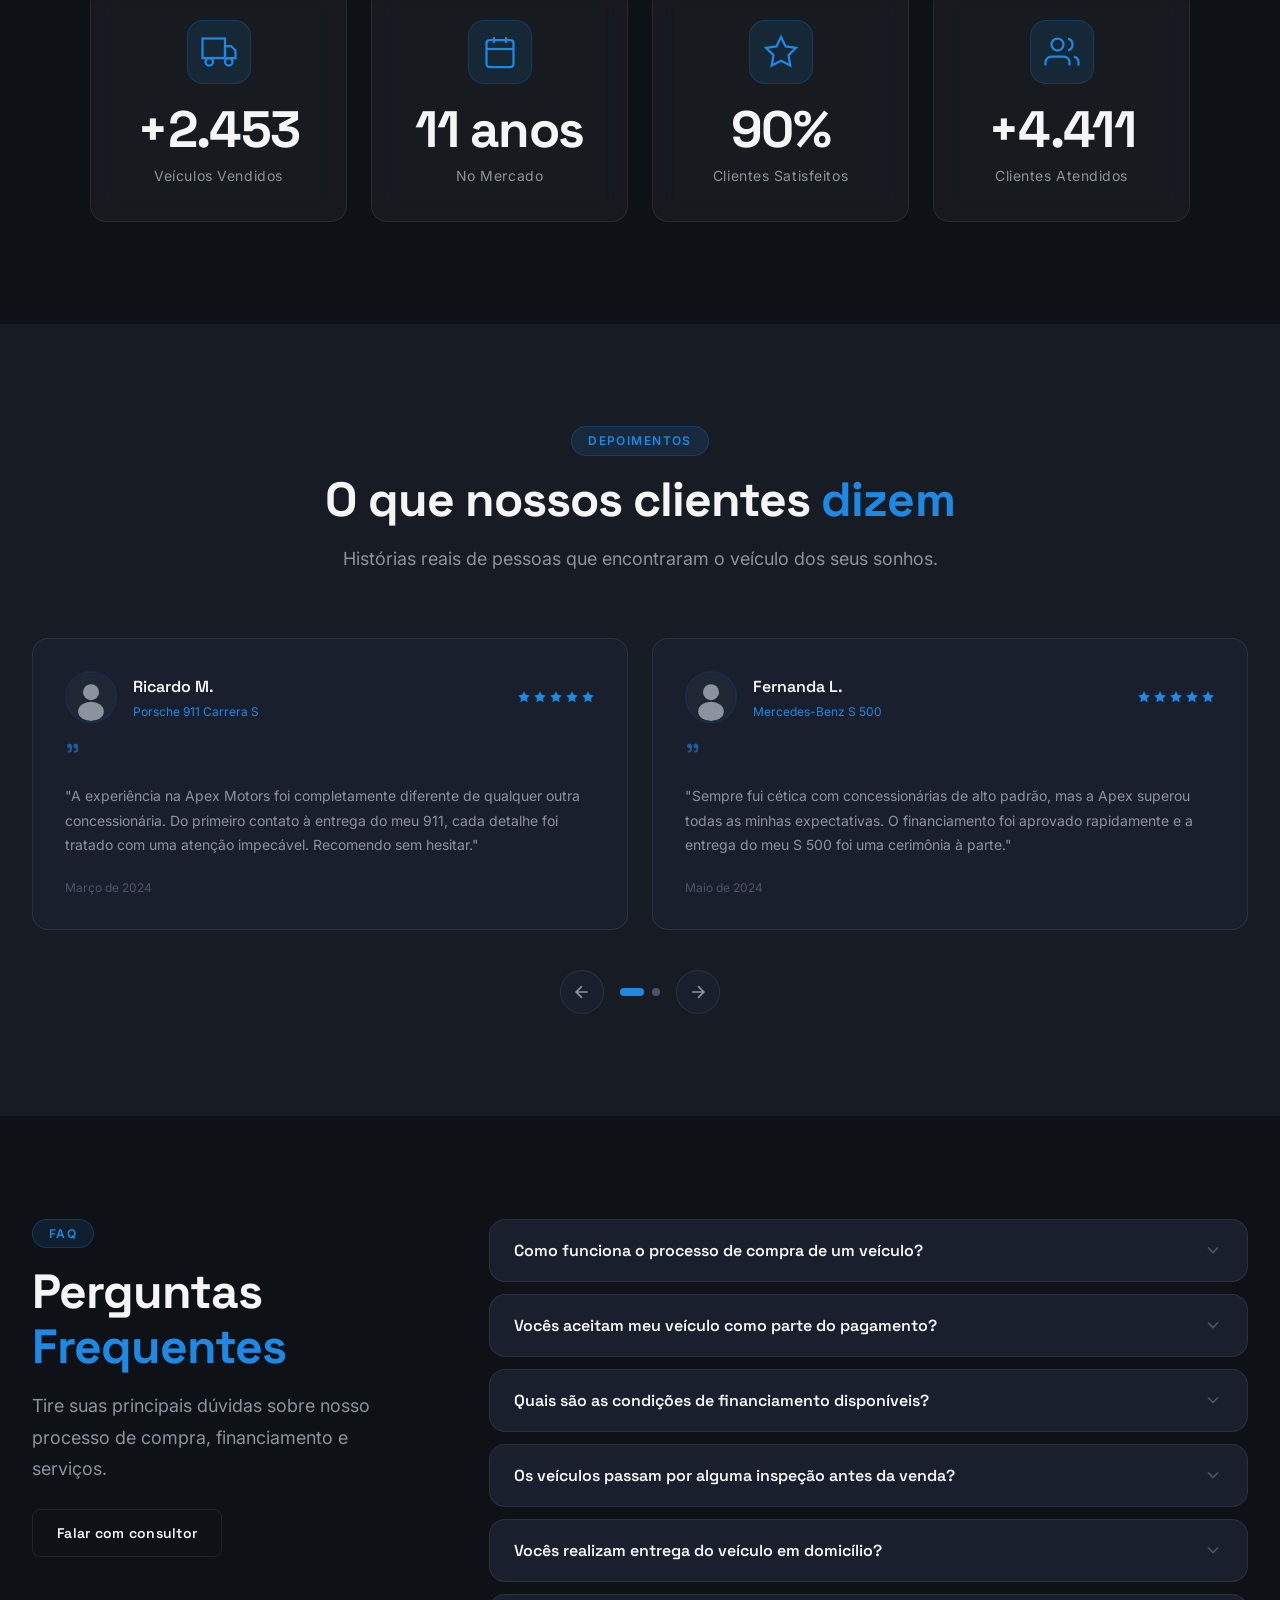
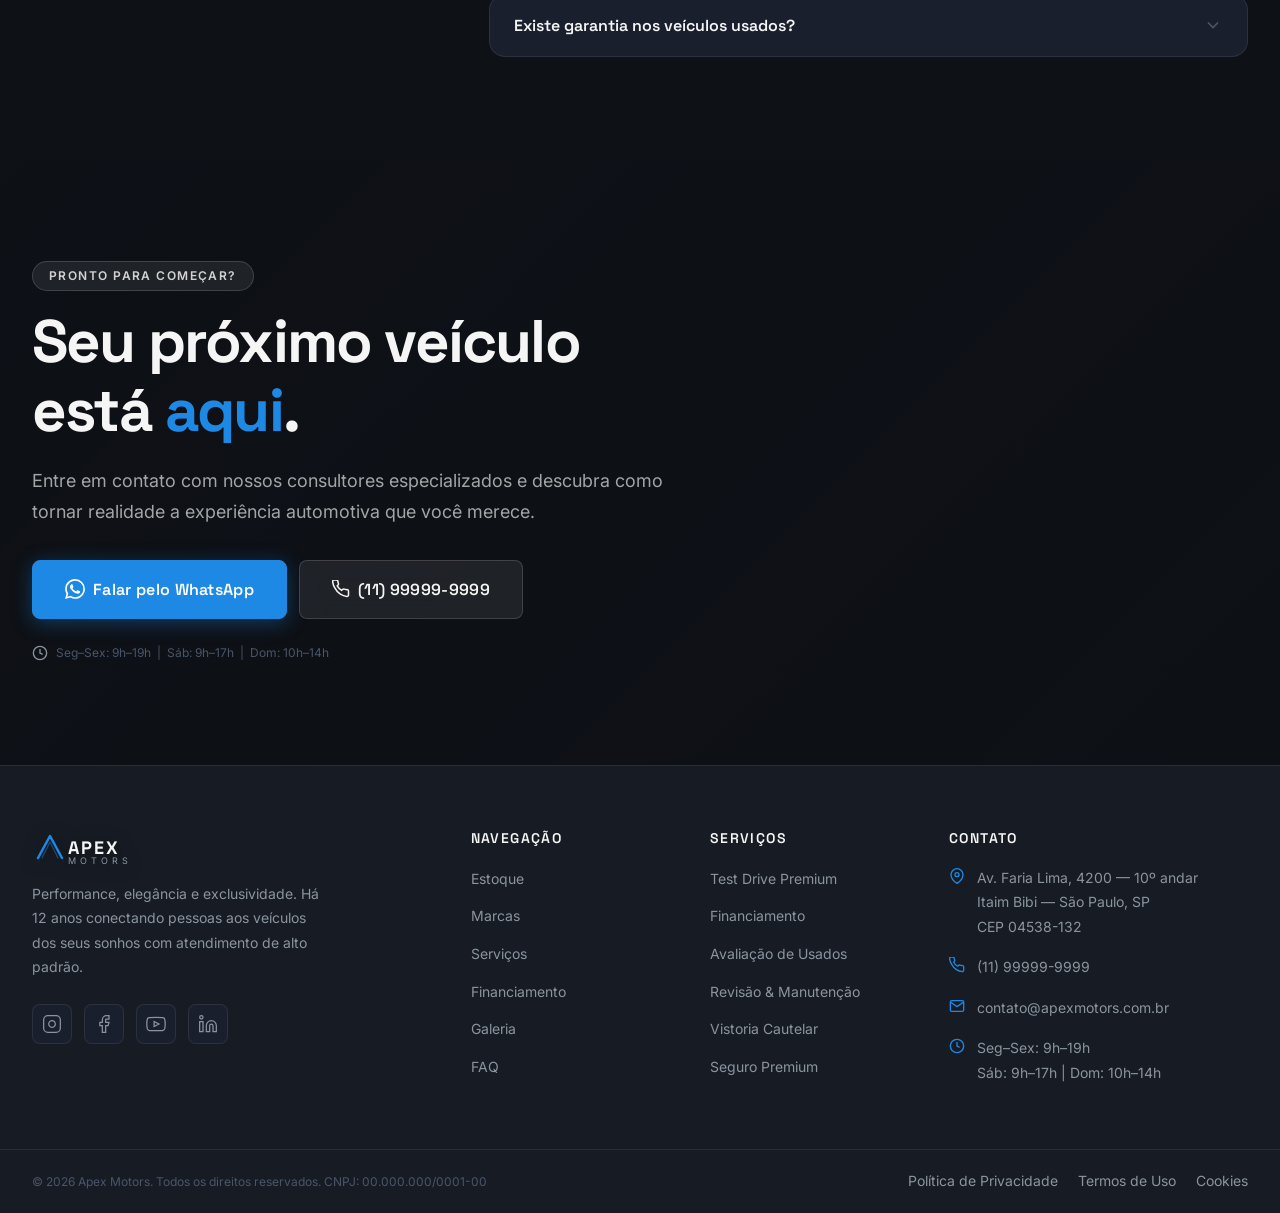
==== commit d9d7ae54: "Update index.html" ====
--- a/index.html
+++ b/index.html
@@ -2055,16 +2055,21 @@
        JAVASCRIPT
   ============================================================ -->
   <!-- 1. Dados compartilhados (sempre primeiro) -->
-<script src="vehicles-data.js"></script>
-<!-- 2. Script principal -->
-<script src="script.js?v=1.1.1" defer></script>
-
-<!-- Analytics deve vir DEPOIS do Supabase SDK e ANTES do script.js -->
-<!-- ✅ Ordem correta -->
-<script src="https://cdn.jsdelivr.net/npm/@supabase/supabase-js@2"></script>
-<script src="vehicles-data.js"></script>
-<script src="analytics.js"></script>
-<script src="script.js"></script>
-  
+  <!-- ============================================================
+       JAVASCRIPT — ordem correta
+  ============================================================ -->
+
+  <!-- 1. Supabase SDK (SEMPRE PRIMEIRO) -->
+  <script src="https://cdn.jsdelivr.net/npm/@supabase/supabase-js@2"></script>
+
+  <!-- 2. Dados dos veículos (apenas UMA vez) -->
+  <script src="vehicles-data.js"></script>
+
+  <!-- 3. Analytics (precisa do Supabase SDK acima) -->
+  <script src="analytics.js"></script>
+
+  <!-- 4. Script principal (por último) -->
+  <script src="script.js"></script>
+
 </body>
 </html>
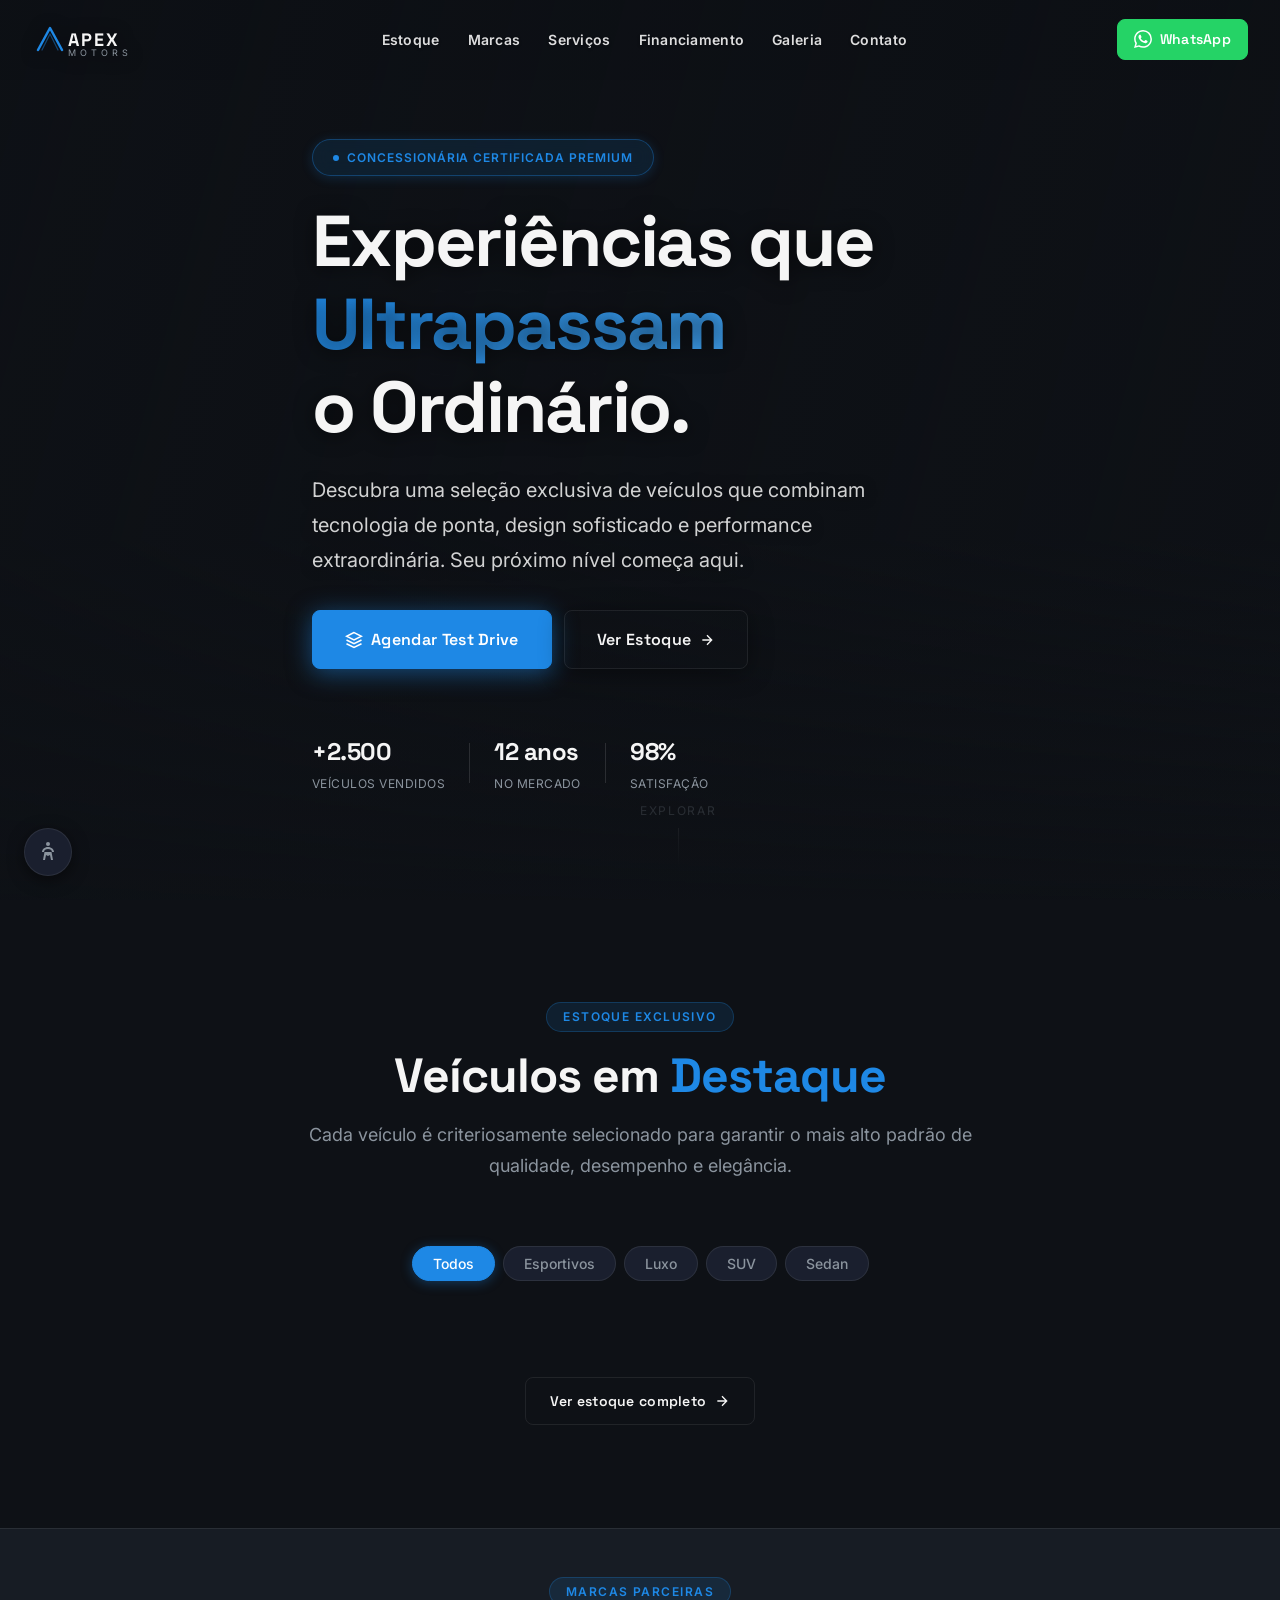
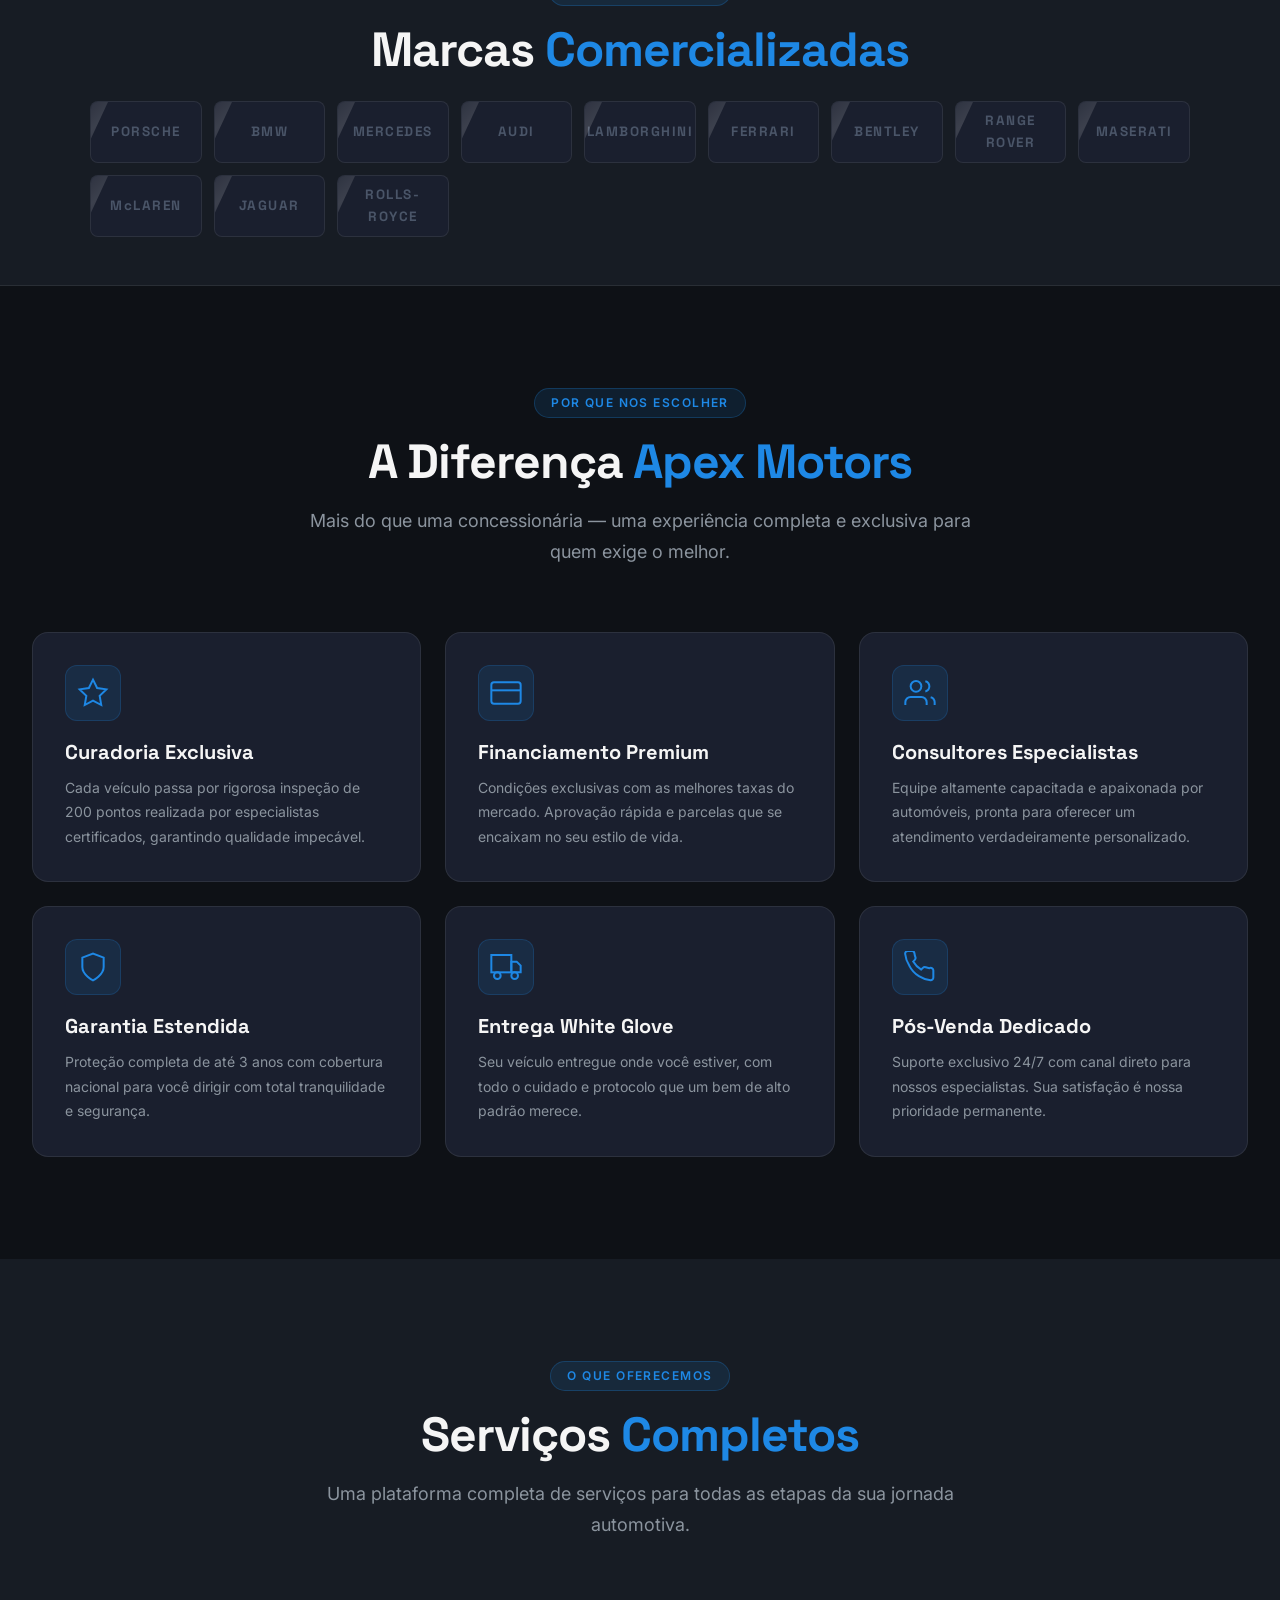
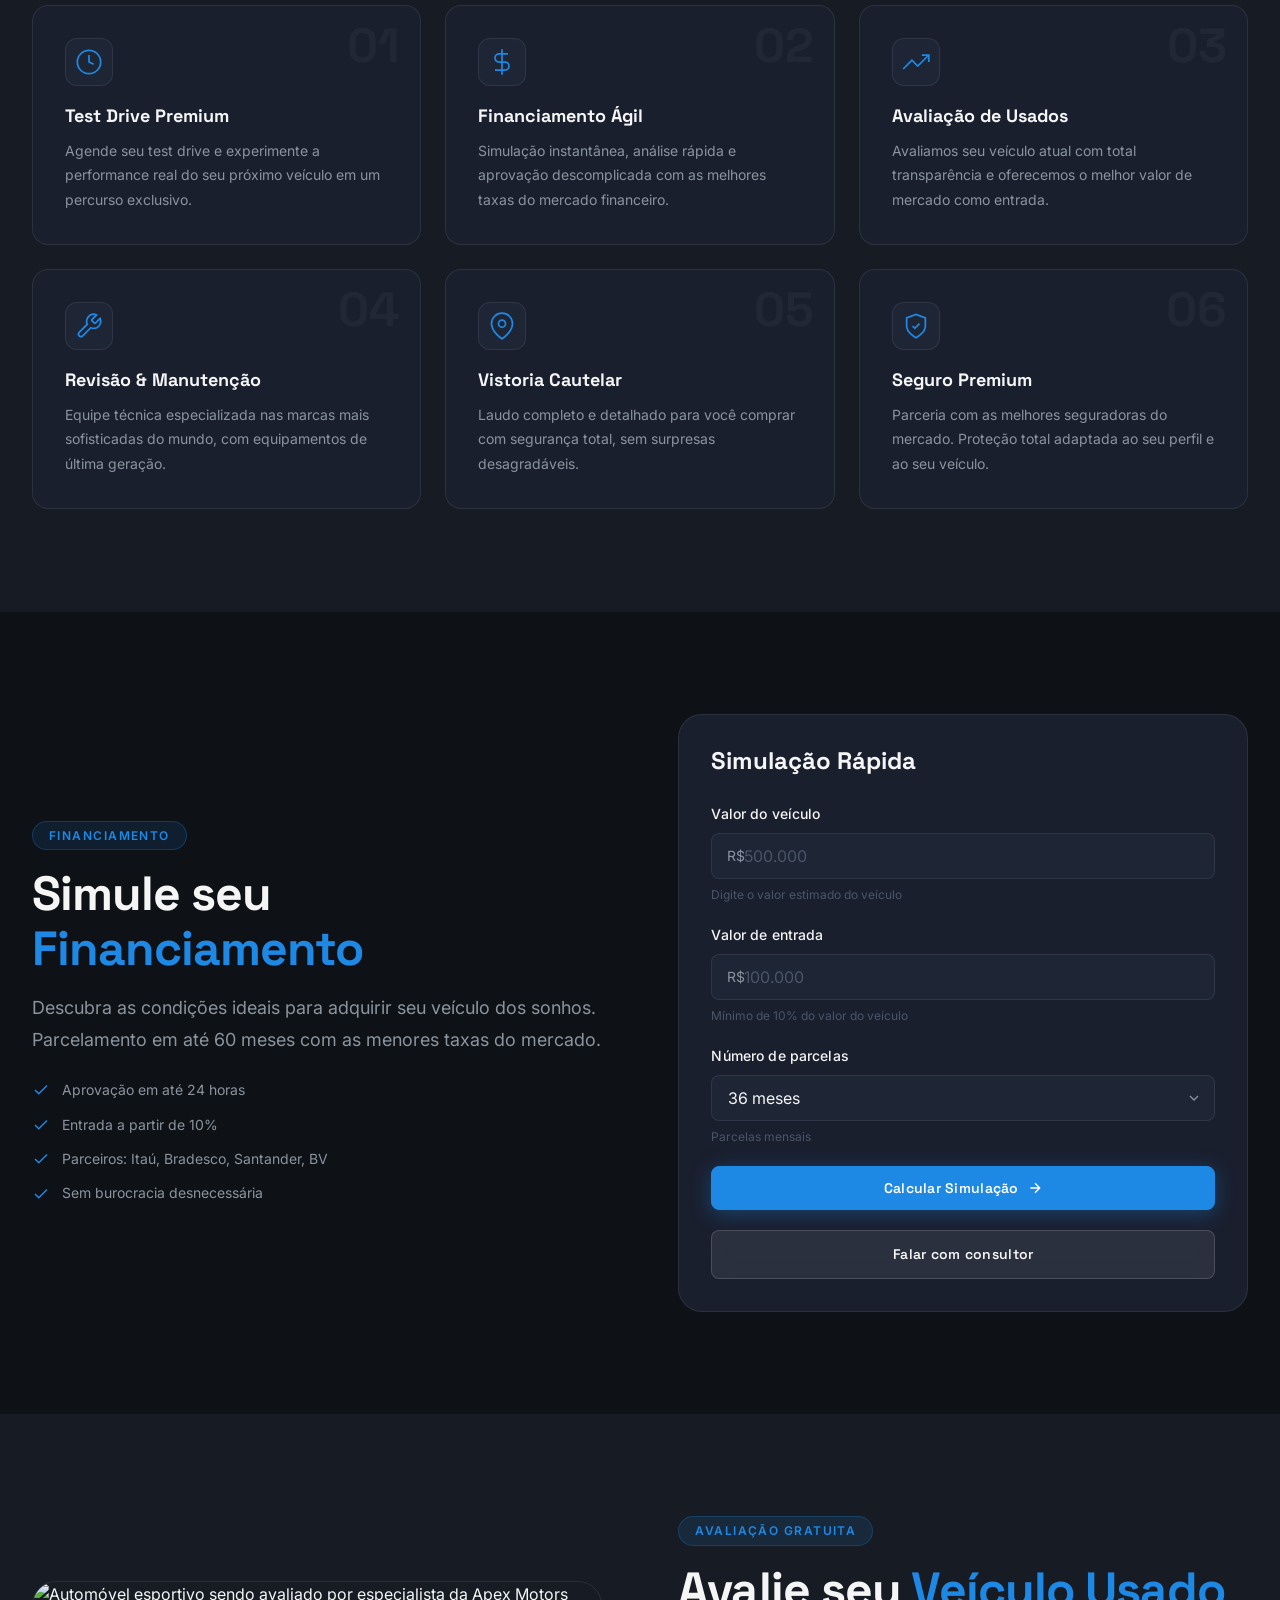
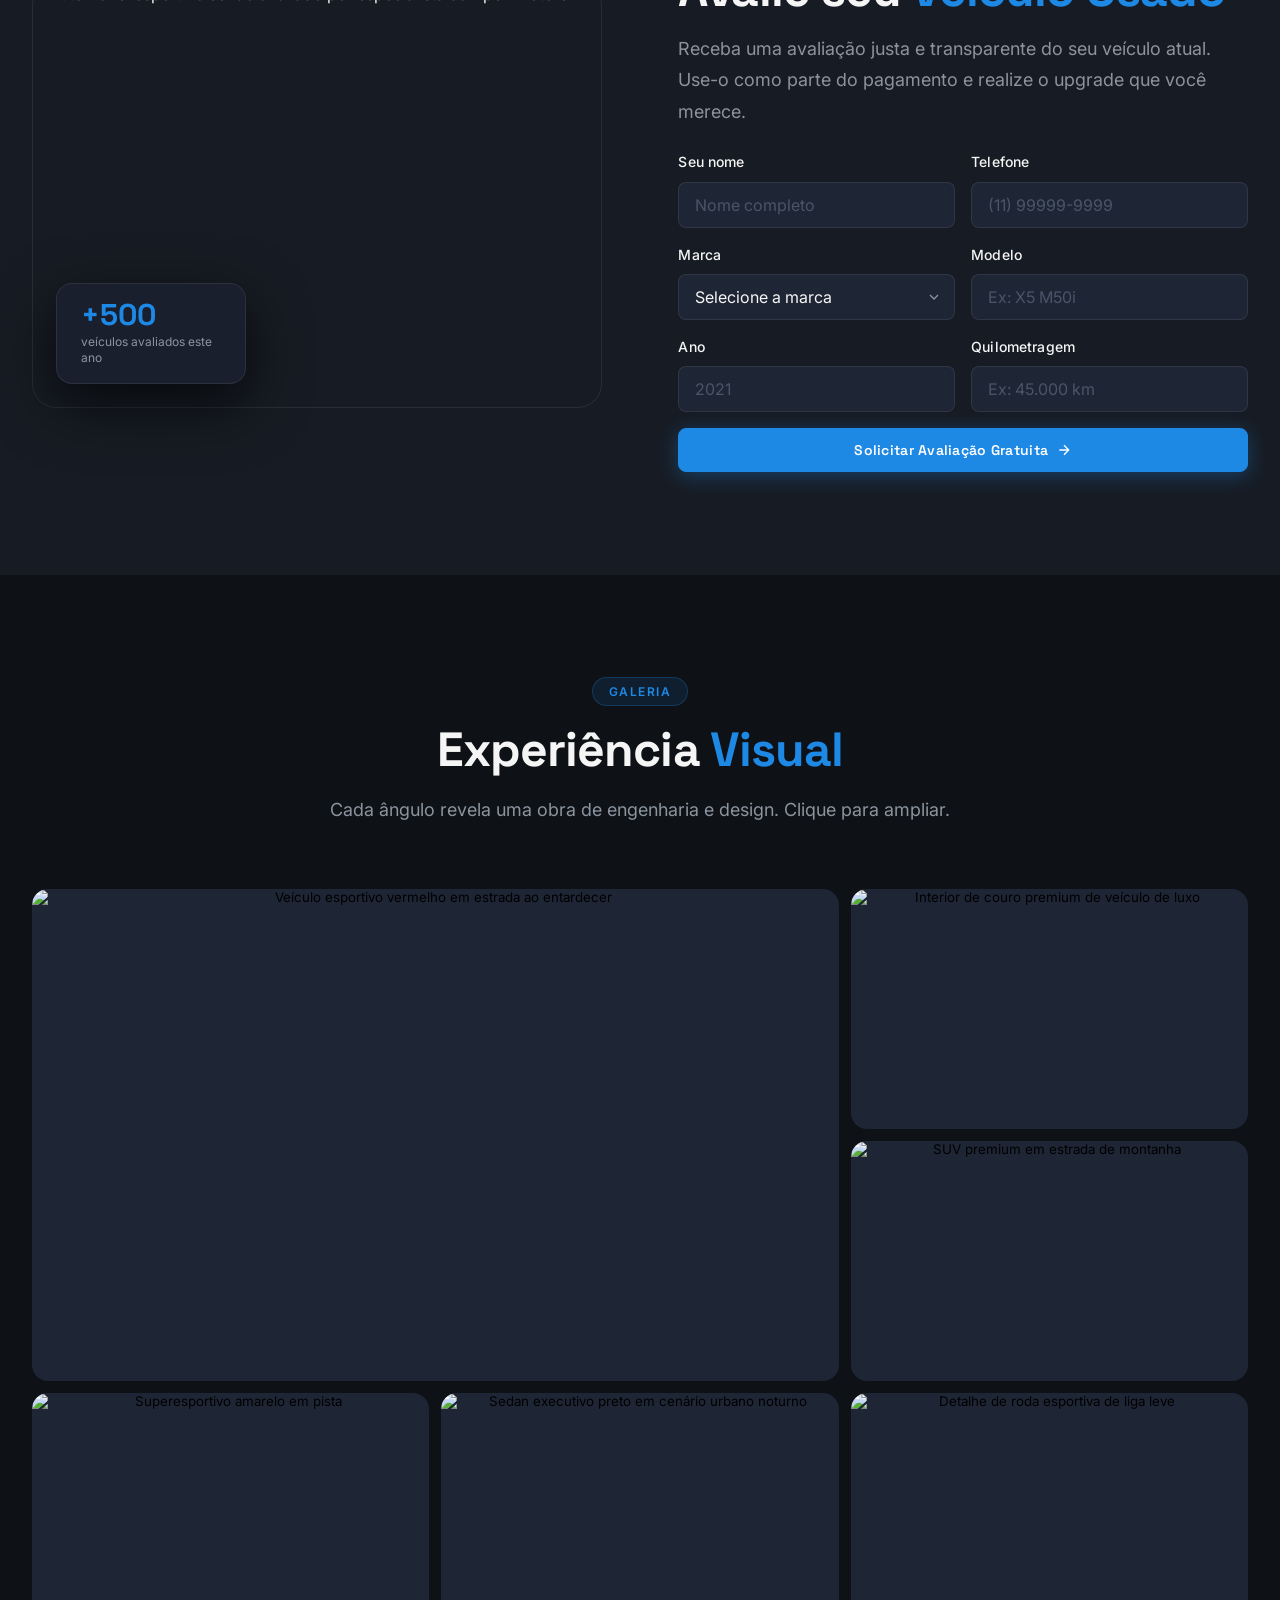
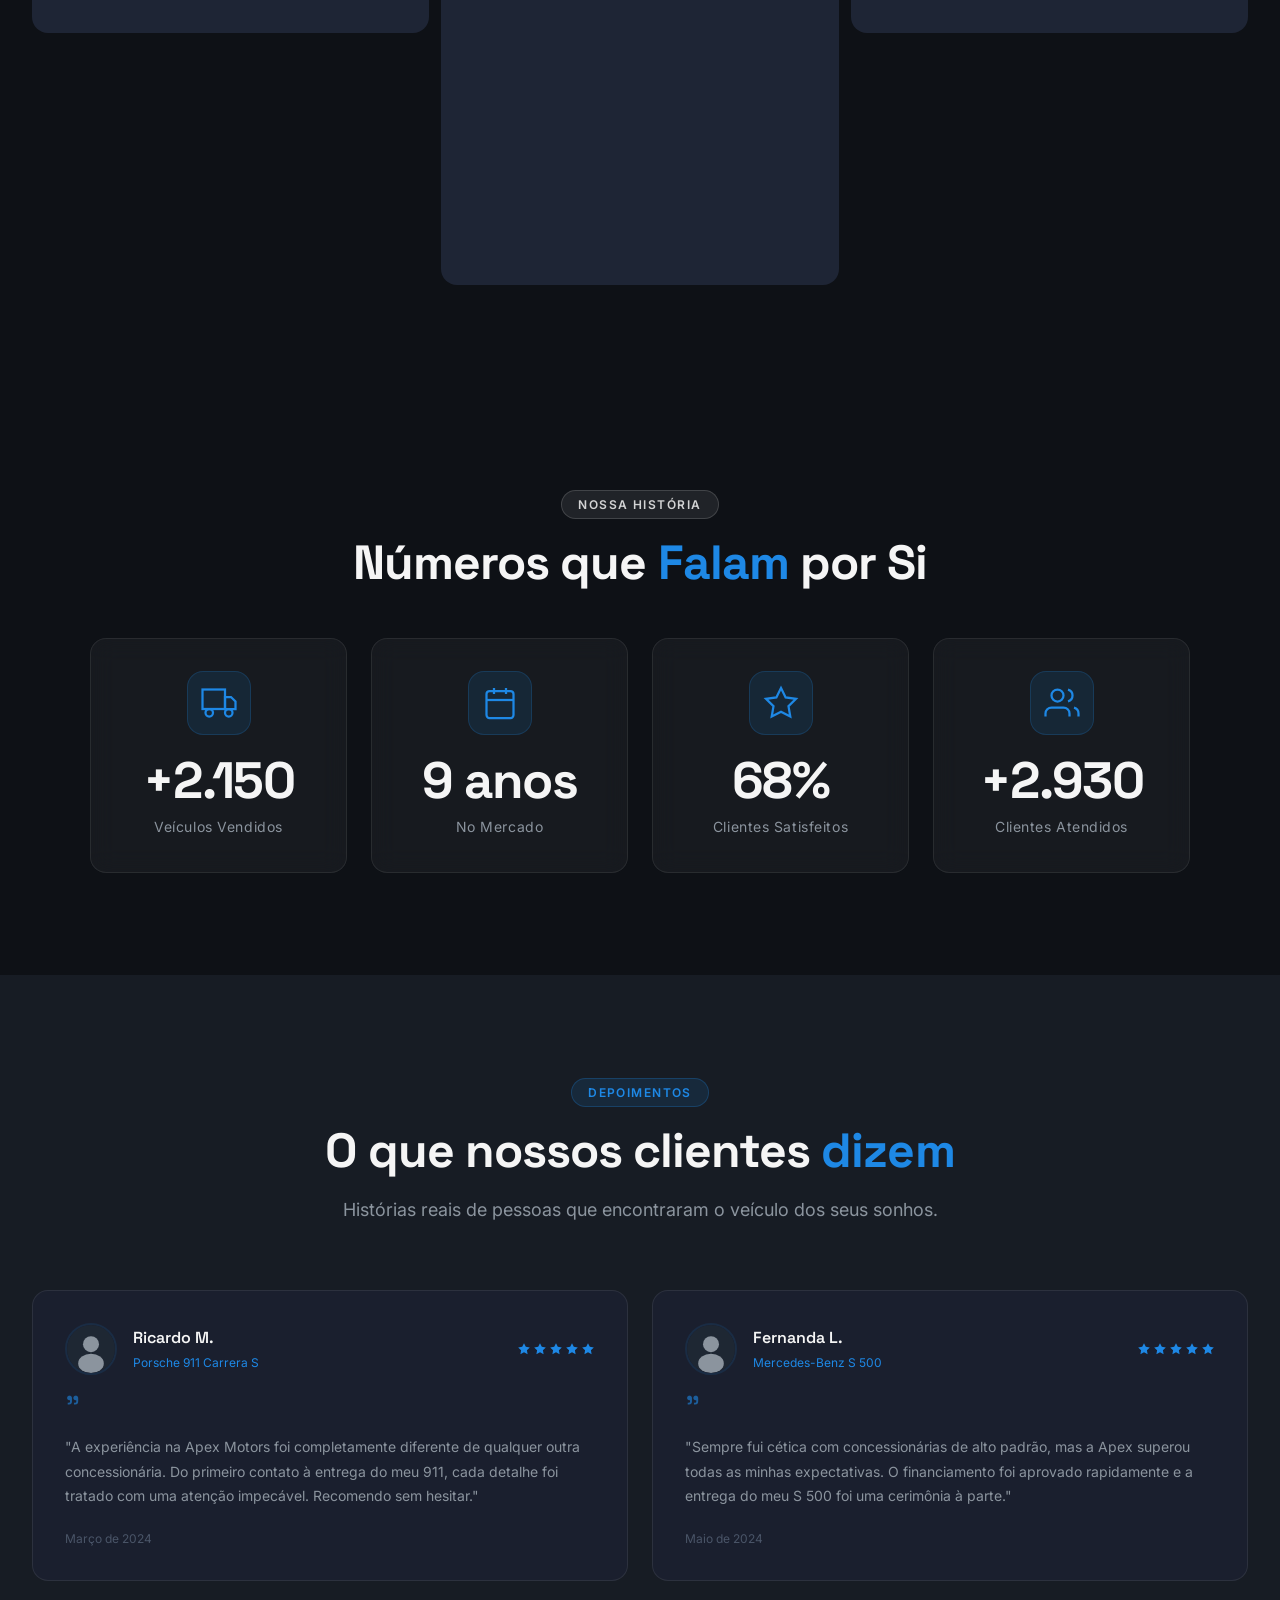
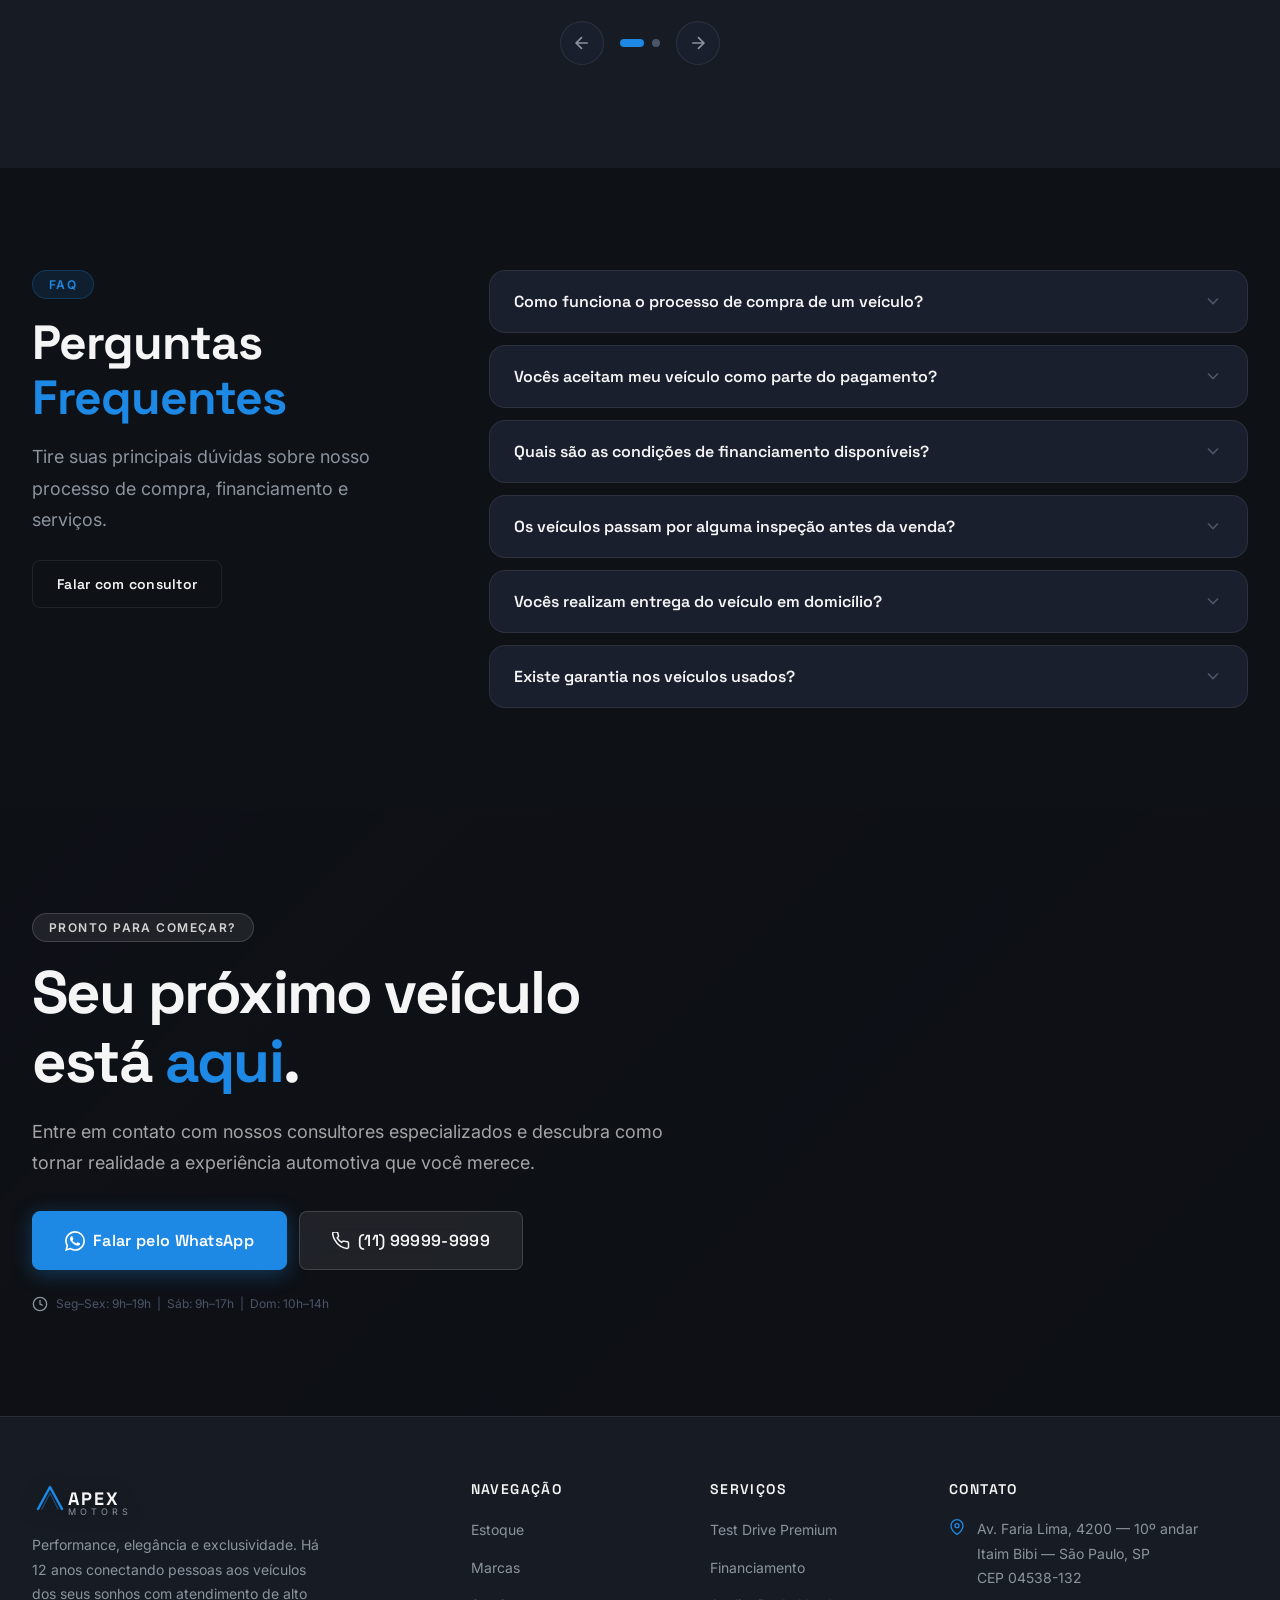
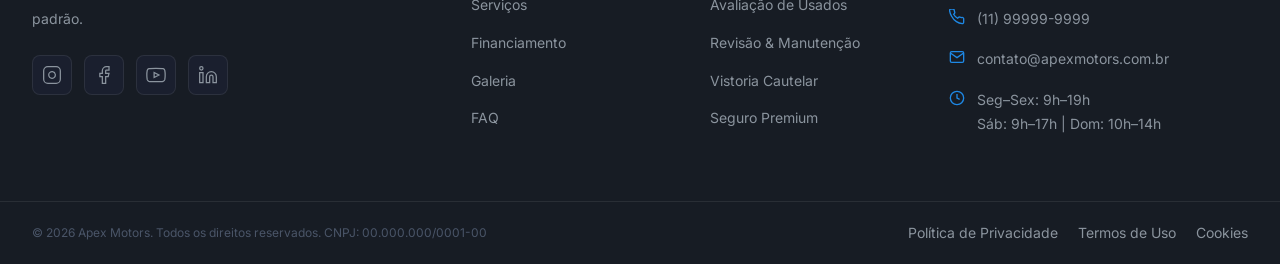
==== commit ea484f64: "Update index.html" ====
--- a/index.html
+++ b/index.html
@@ -2051,25 +2051,28 @@
     </svg>
   </button>
 
-  <!-- ============================================================
-       JAVASCRIPT
-  ============================================================ -->
-  <!-- 1. Dados compartilhados (sempre primeiro) -->
-  <!-- ============================================================
+  
+    <!-- ============================================================
        JAVASCRIPT — ordem correta
   ============================================================ -->
 
-  <!-- 1. Supabase SDK (SEMPRE PRIMEIRO) -->
+  <!-- 1. Supabase SDK (SEMPRE PRIMEIRO — vehicles-data.js depende dele) -->
   <script src="https://cdn.jsdelivr.net/npm/@supabase/supabase-js@2"></script>
 
-  <!-- 2. Dados dos veículos (apenas UMA vez) -->
+  <!-- 2. Carrega veículos do Supabase e popula window.VEHICLES_DATA -->
   <script src="vehicles-data.js"></script>
 
-  <!-- 3. Analytics (precisa do Supabase SDK acima) -->
+  <!-- 3. Analytics (não depende de VEHICLES_DATA) -->
   <script src="analytics.js"></script>
 
-  <!-- 4. Script principal (por último) -->
-  <script src="script.js"></script>
+  <!-- 4. Script principal — só executa após VEHICLES_DATA estar pronto -->
+  <script>
+    window.vehiclesDataReady.then(function () {
+      var s = document.createElement('script');
+      s.src = 'script.js';
+      document.body.appendChild(s);
+    });
+  </script>
 
 </body>
 </html>
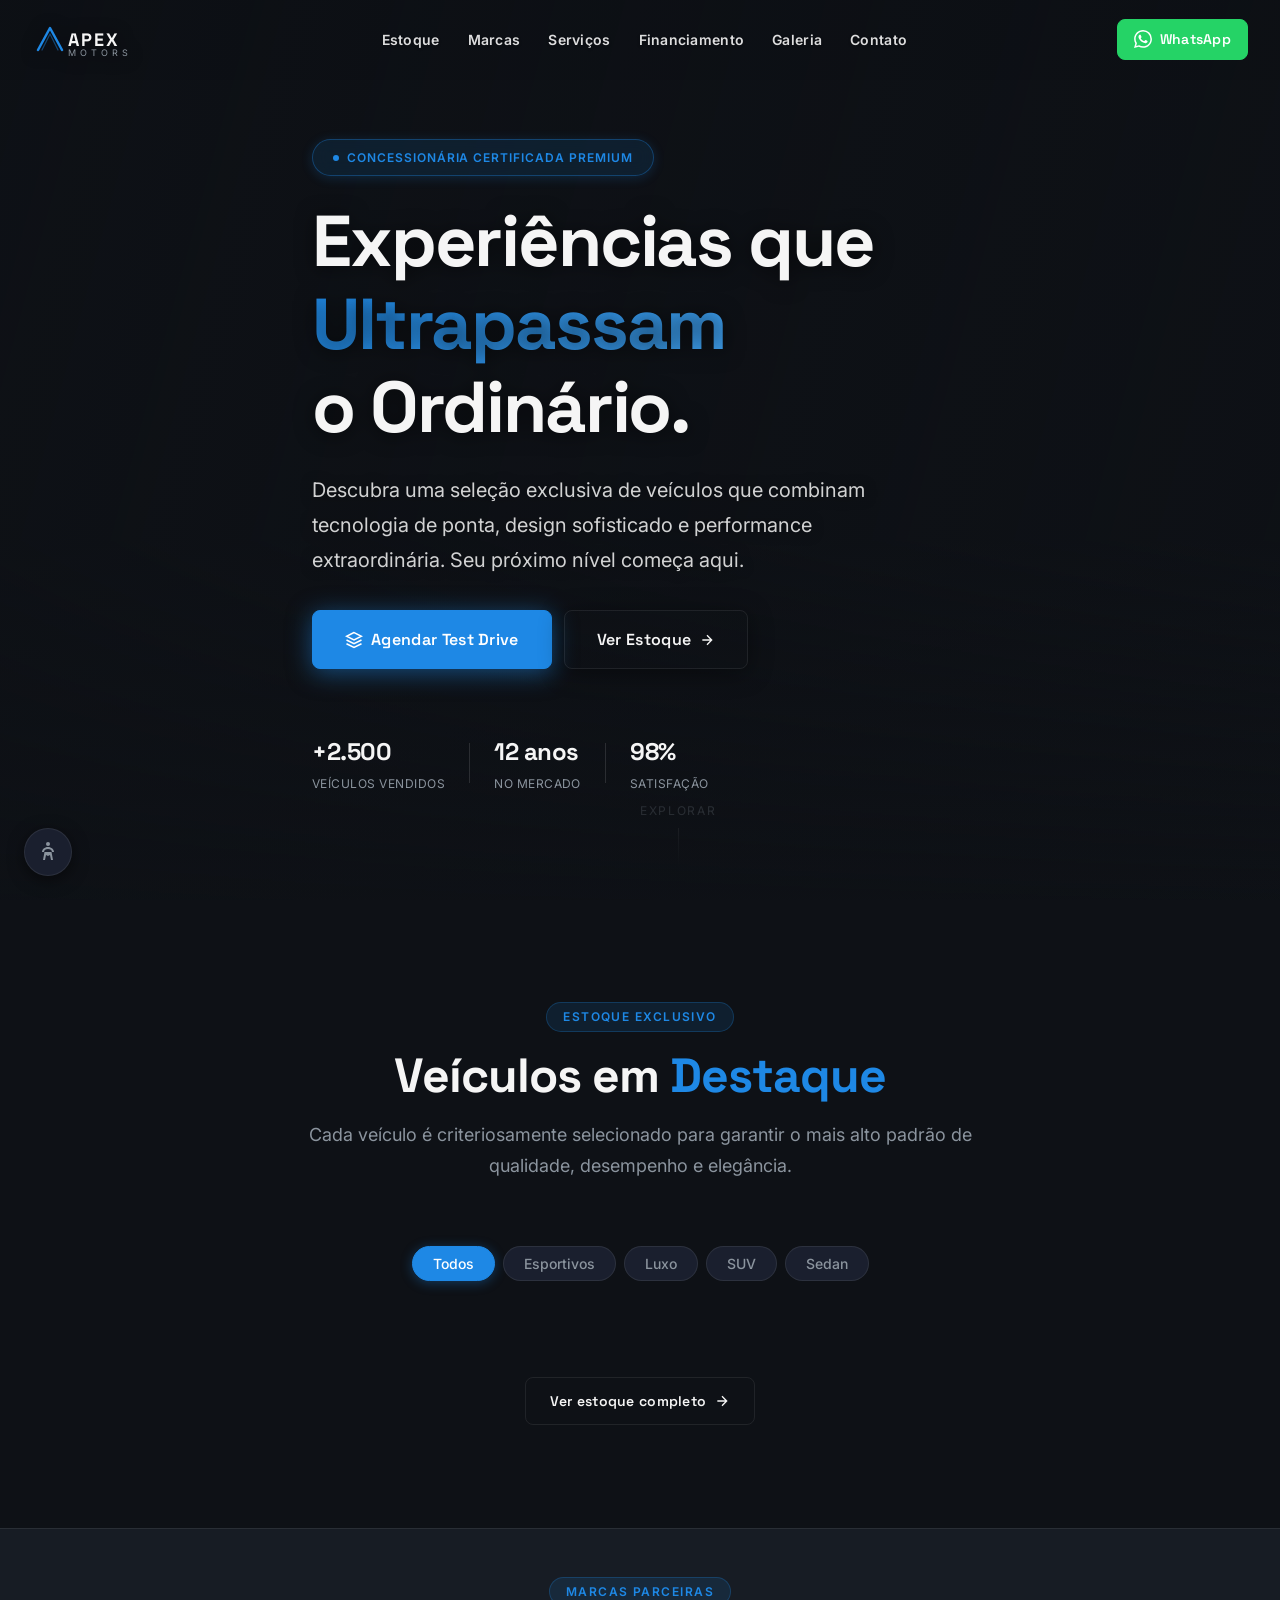
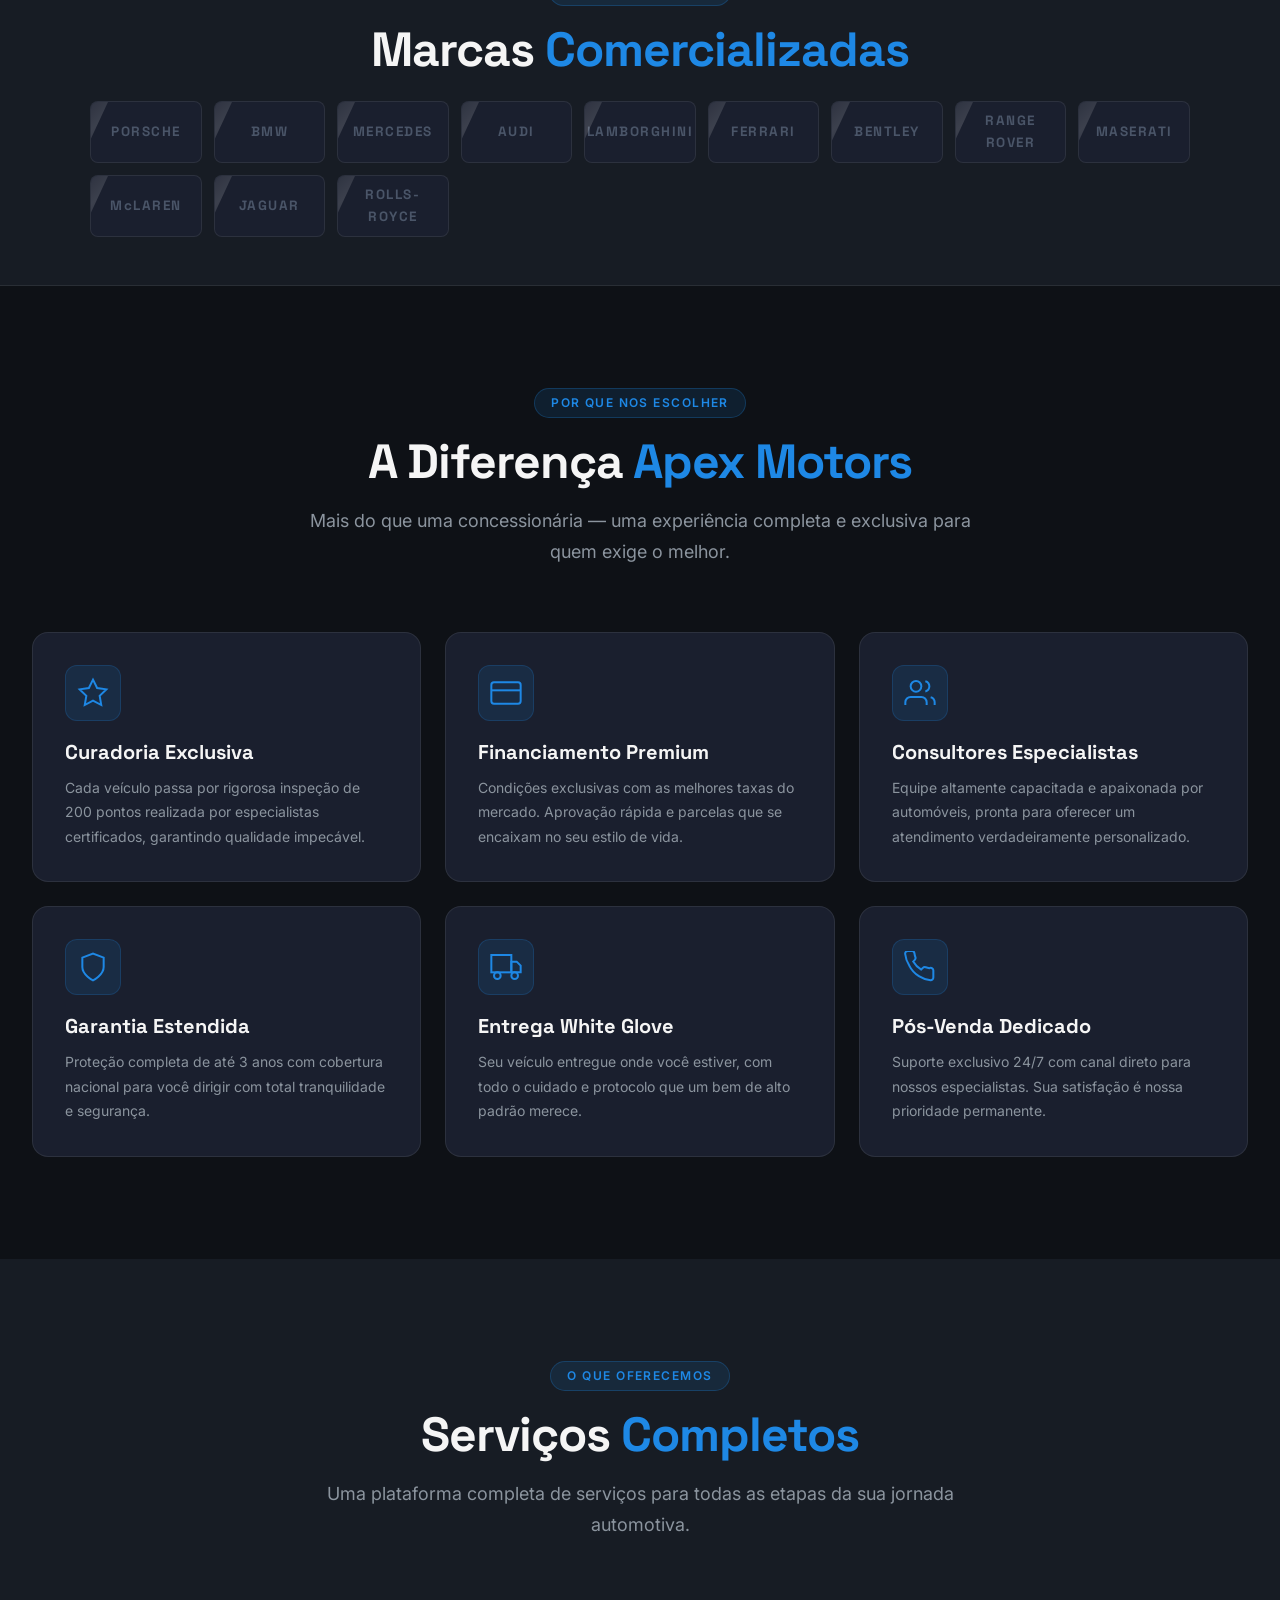
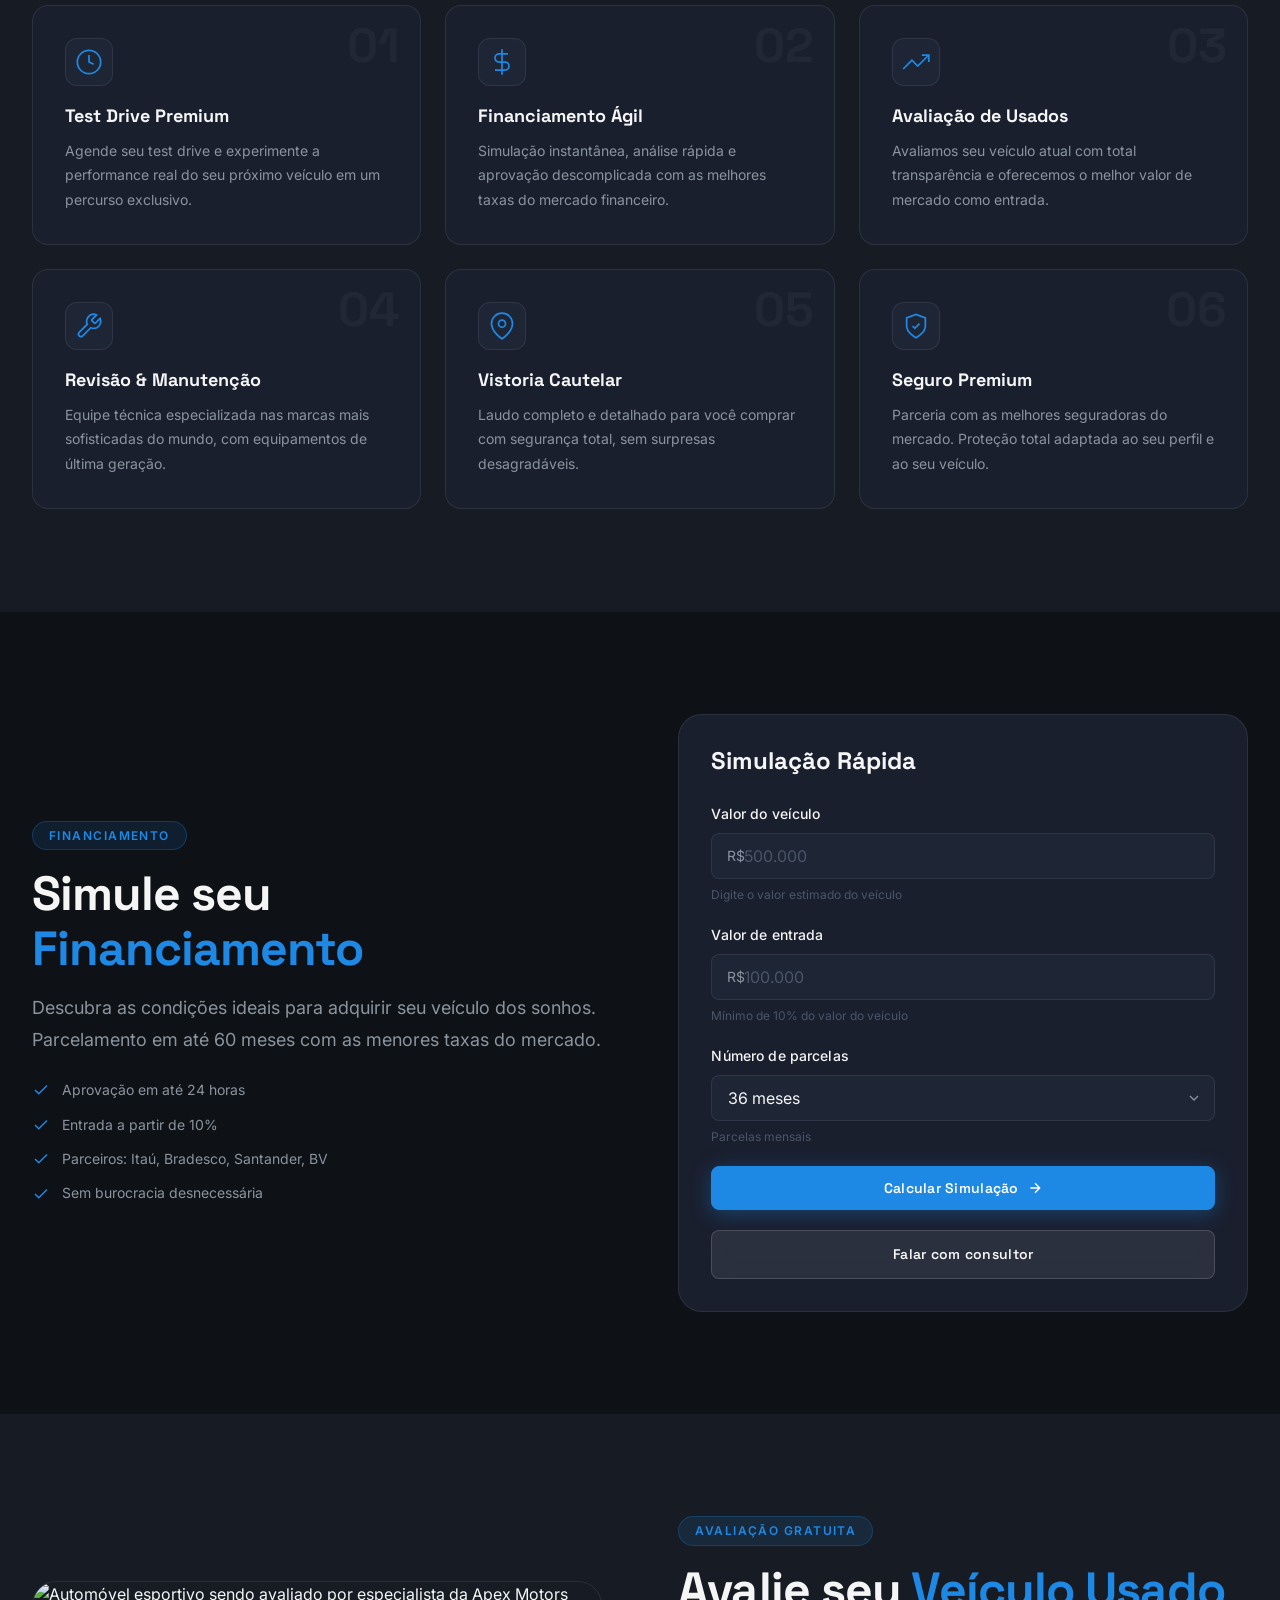
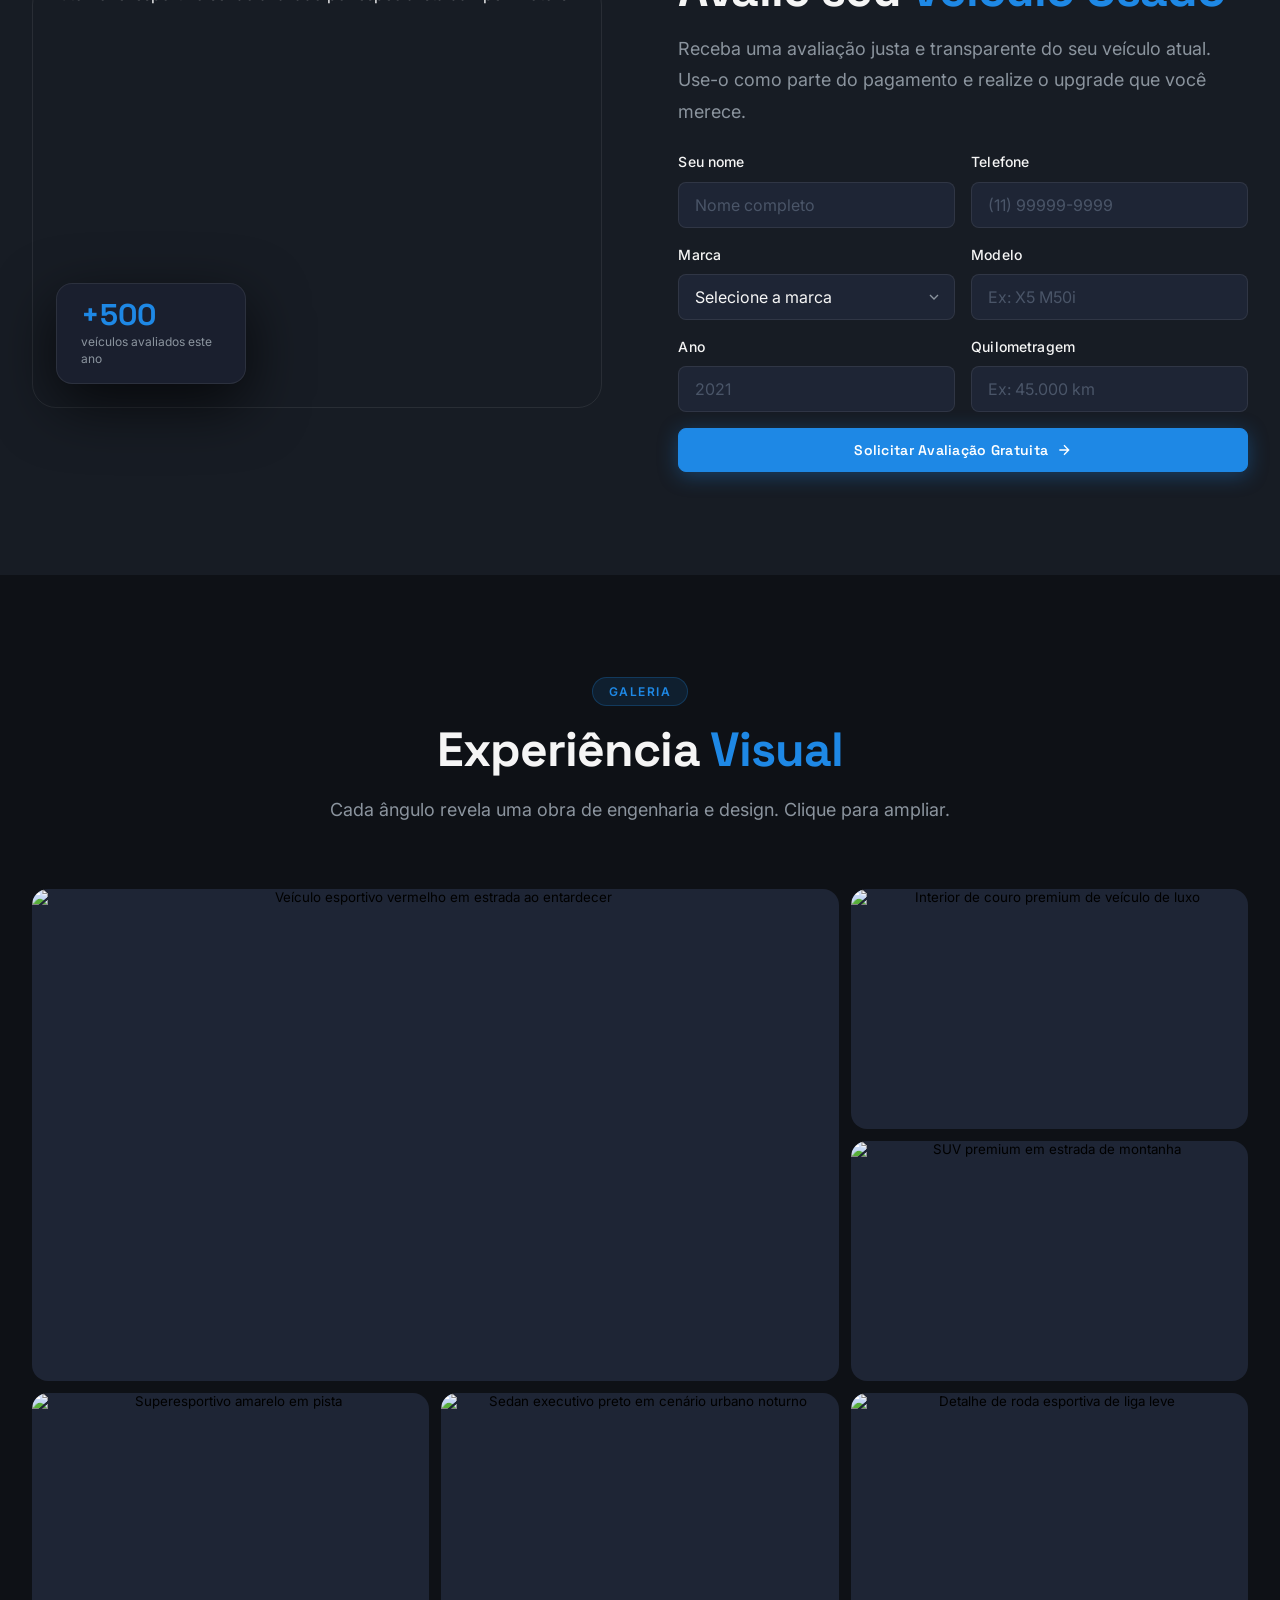
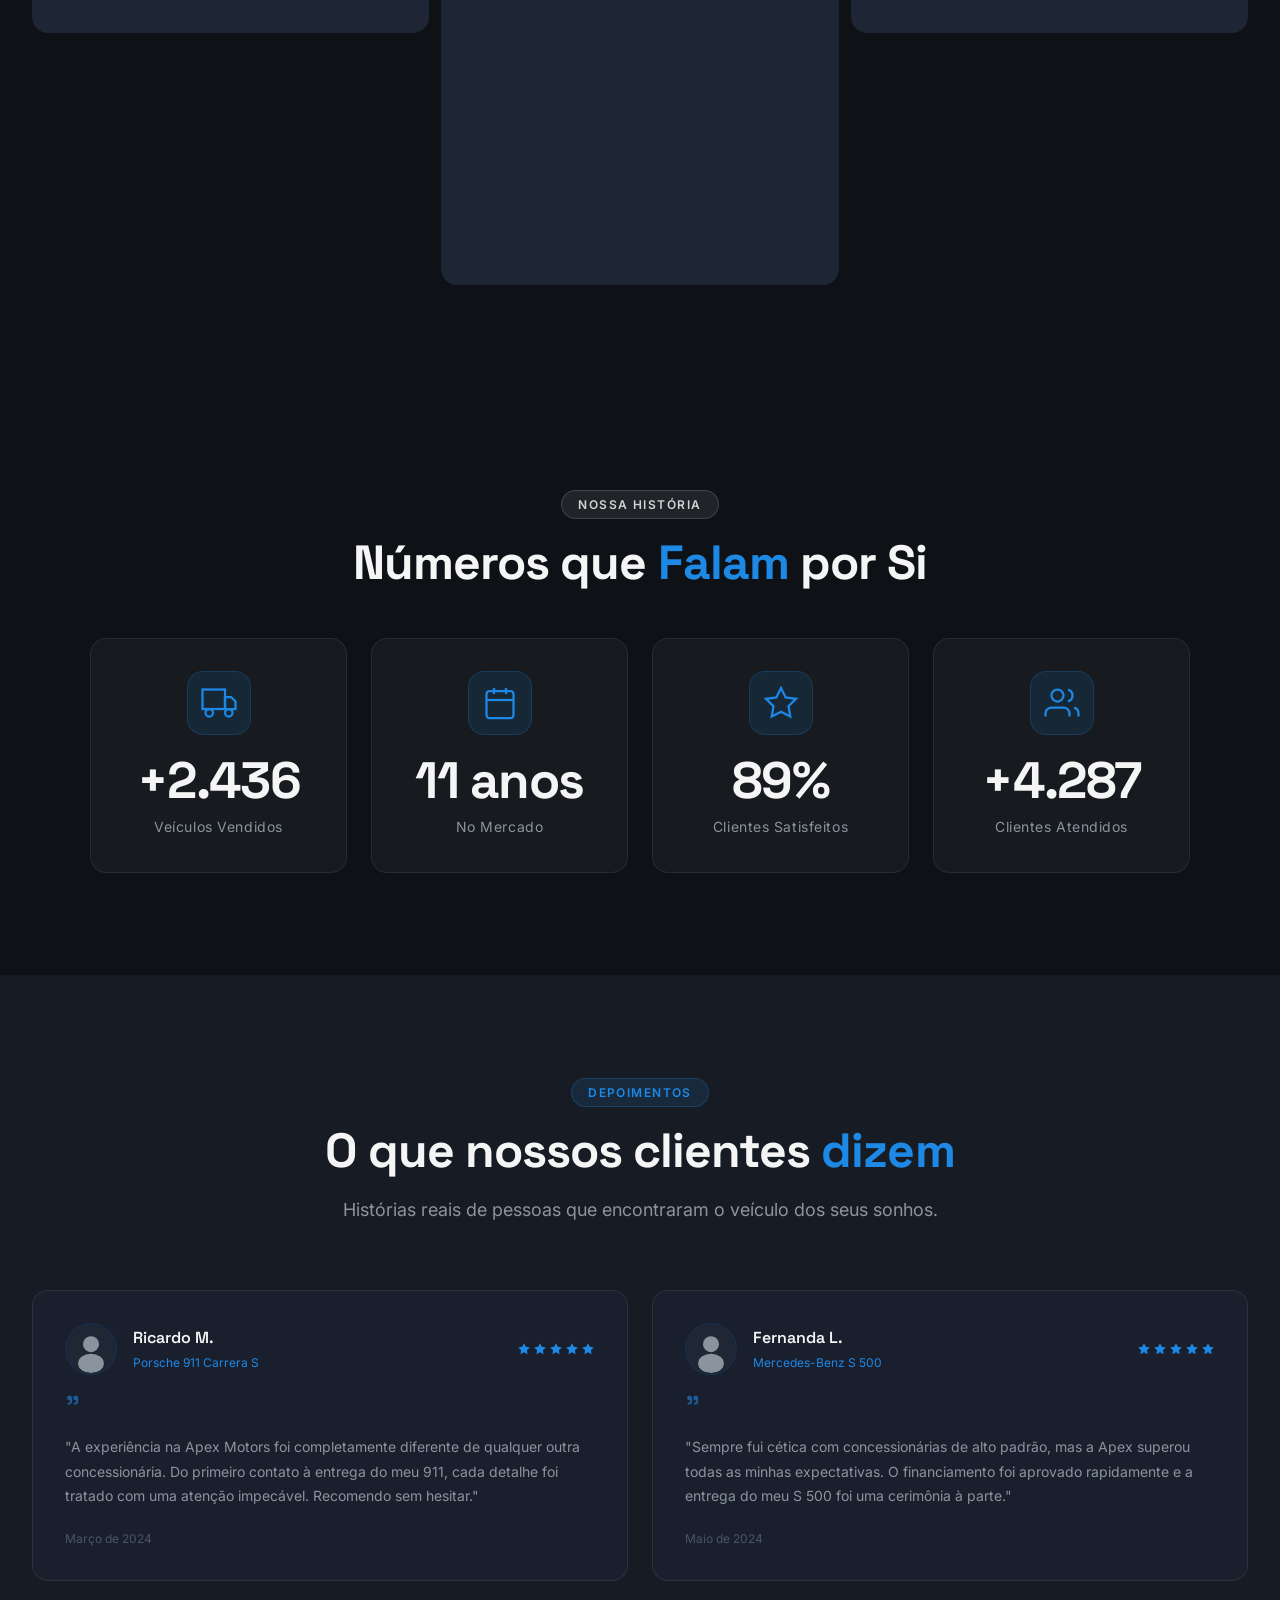
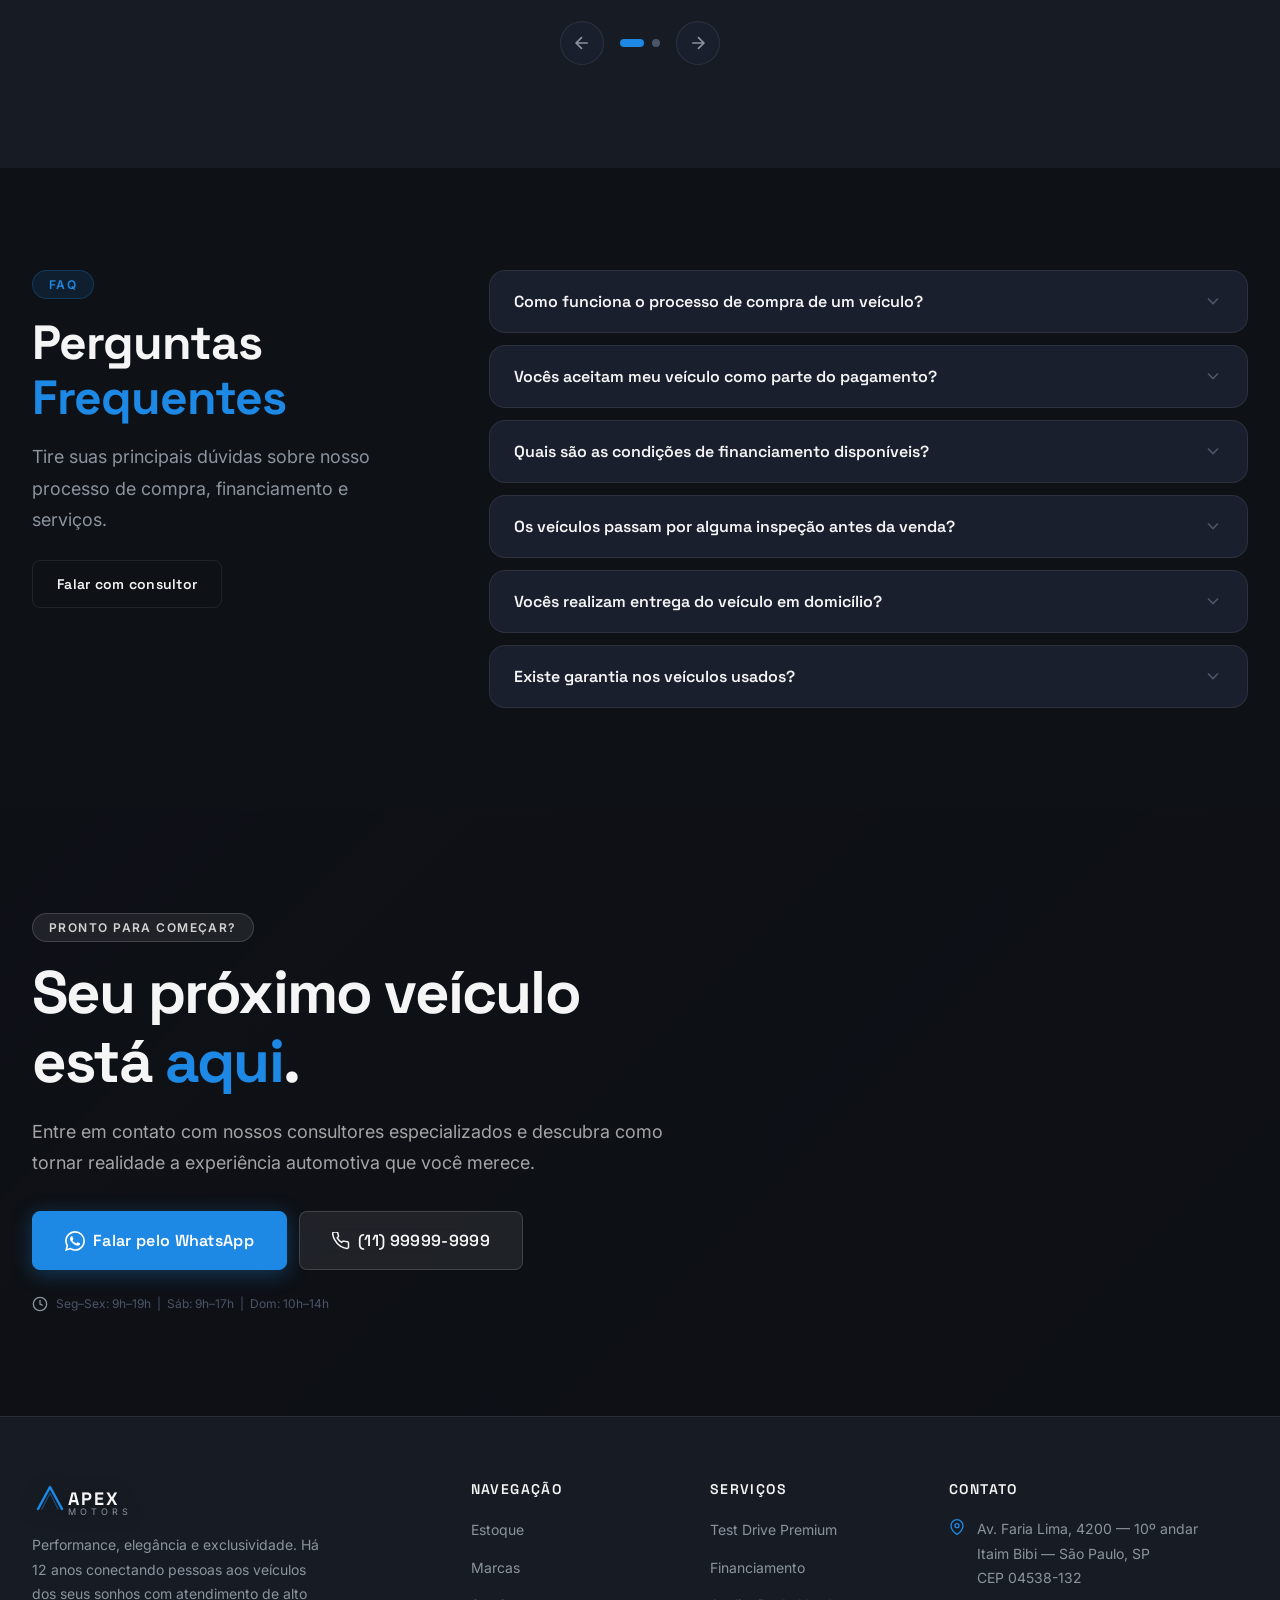
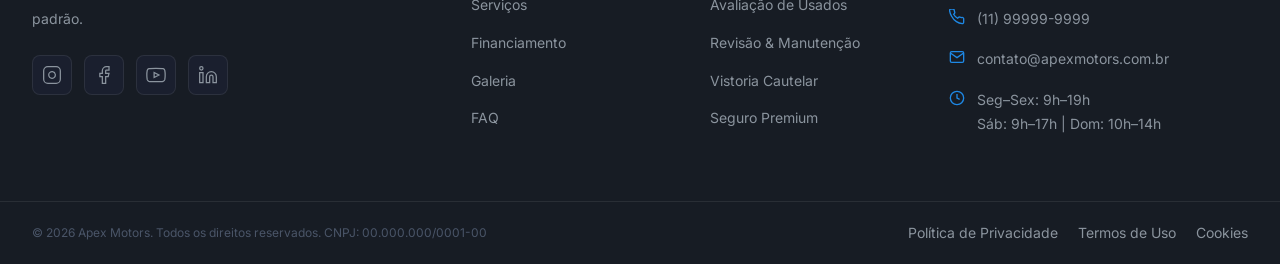
==== commit ca9f0c35: "Update index.html" ====
--- a/index.html
+++ b/index.html
@@ -2056,16 +2056,17 @@
        JAVASCRIPT — ordem correta
   ============================================================ -->
 
-  <!-- 1. Supabase SDK (SEMPRE PRIMEIRO — vehicles-data.js depende dele) -->
+  
+    <!-- 1. Supabase SDK — SEMPRE PRIMEIRO -->
   <script src="https://cdn.jsdelivr.net/npm/@supabase/supabase-js@2"></script>
 
-  <!-- 2. Carrega veículos do Supabase e popula window.VEHICLES_DATA -->
+  <!-- 2. Carrega veículos do Supabase → window.VEHICLES_DATA -->
   <script src="vehicles-data.js"></script>
 
-  <!-- 3. Analytics (não depende de VEHICLES_DATA) -->
+  <!-- 3. Analytics -->
   <script src="analytics.js"></script>
 
-  <!-- 4. Script principal — só executa após VEHICLES_DATA estar pronto -->
+  <!-- 4. script.js — só executa após VEHICLES_DATA estar pronto -->
   <script>
     window.vehiclesDataReady.then(function () {
       var s = document.createElement('script');
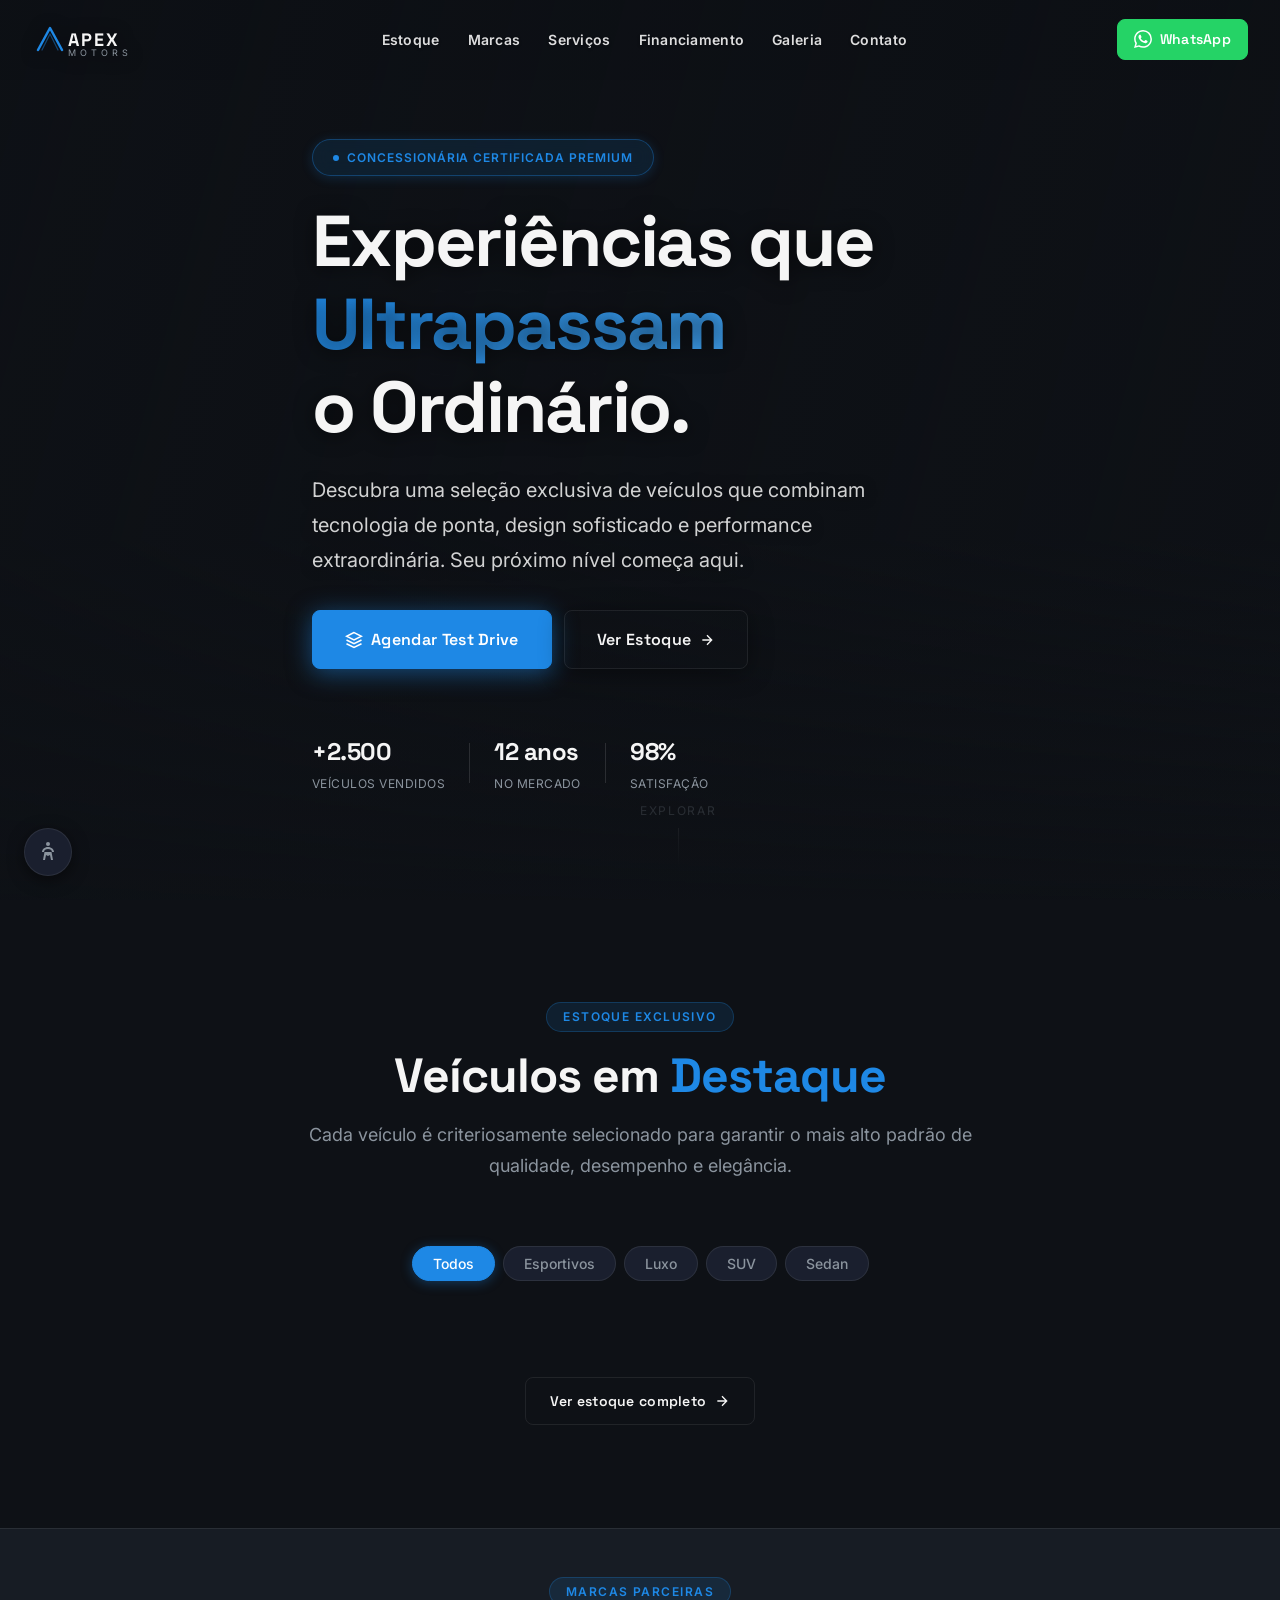
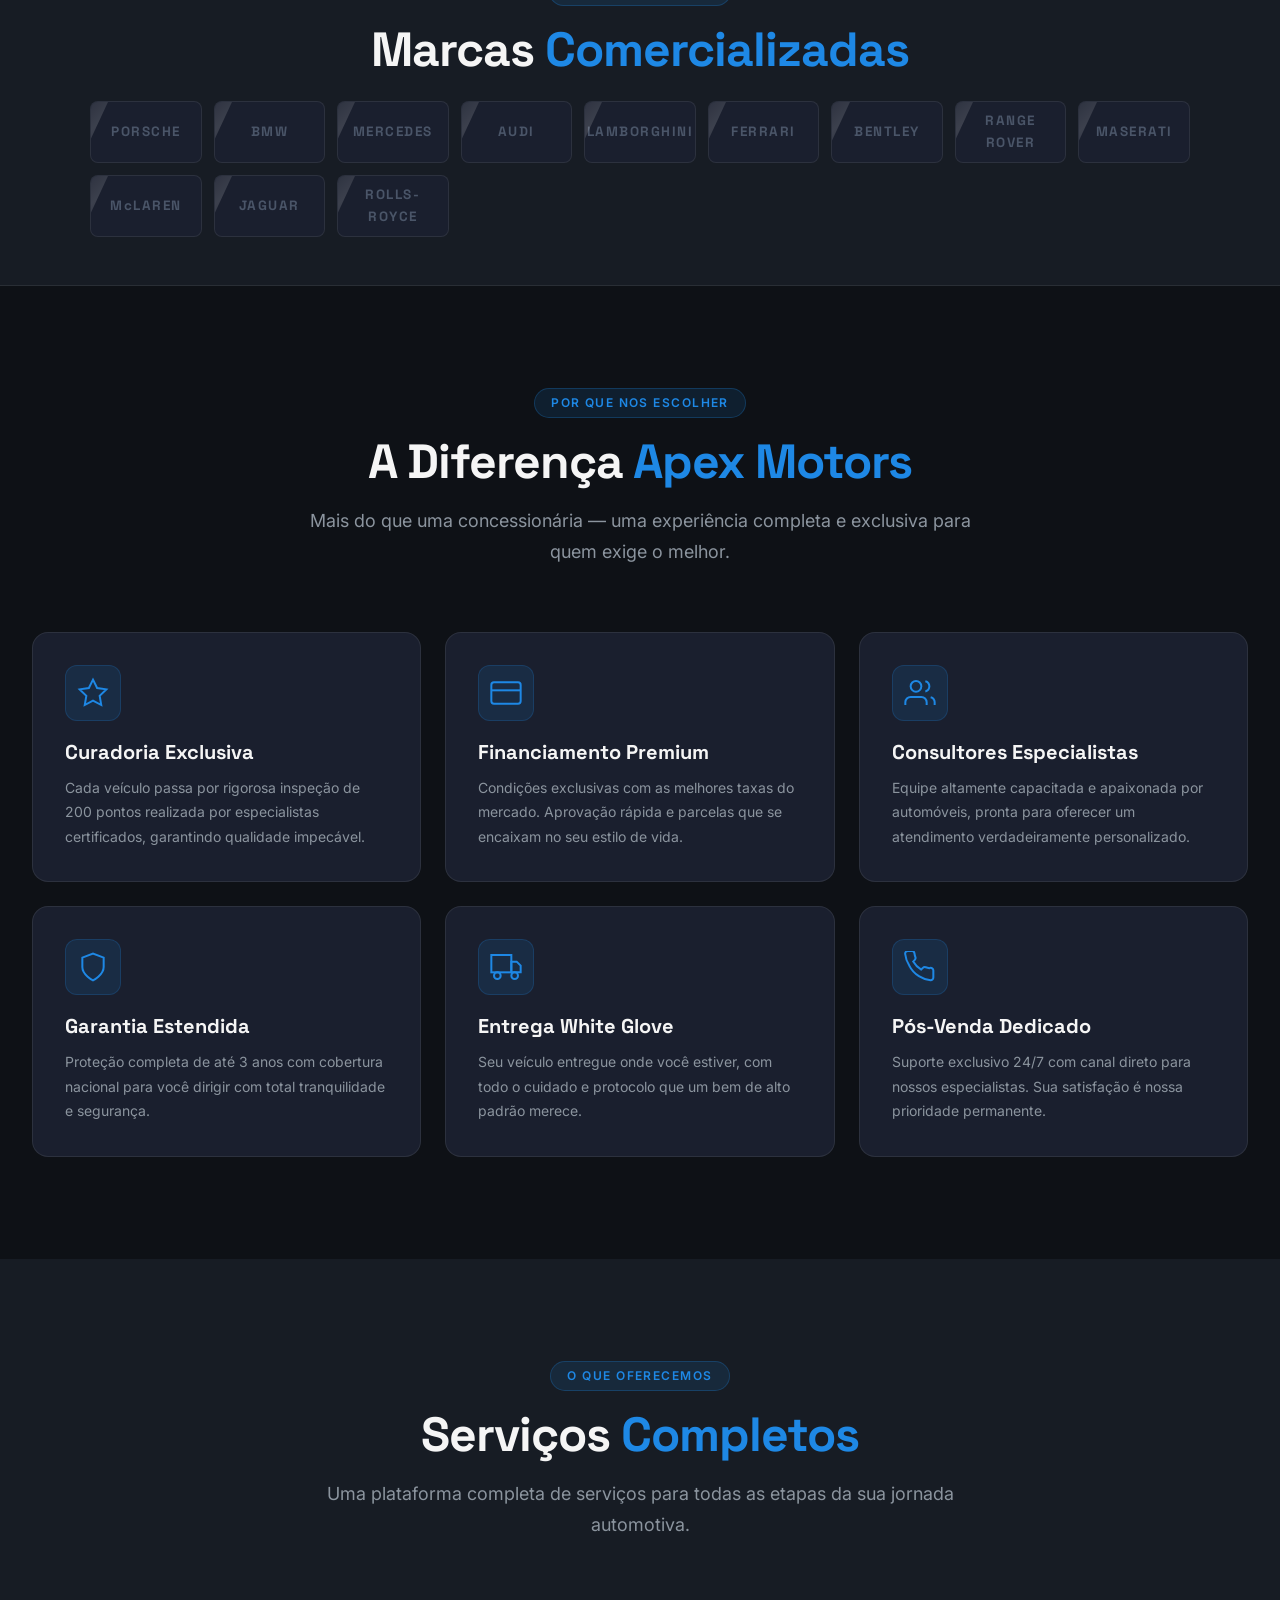
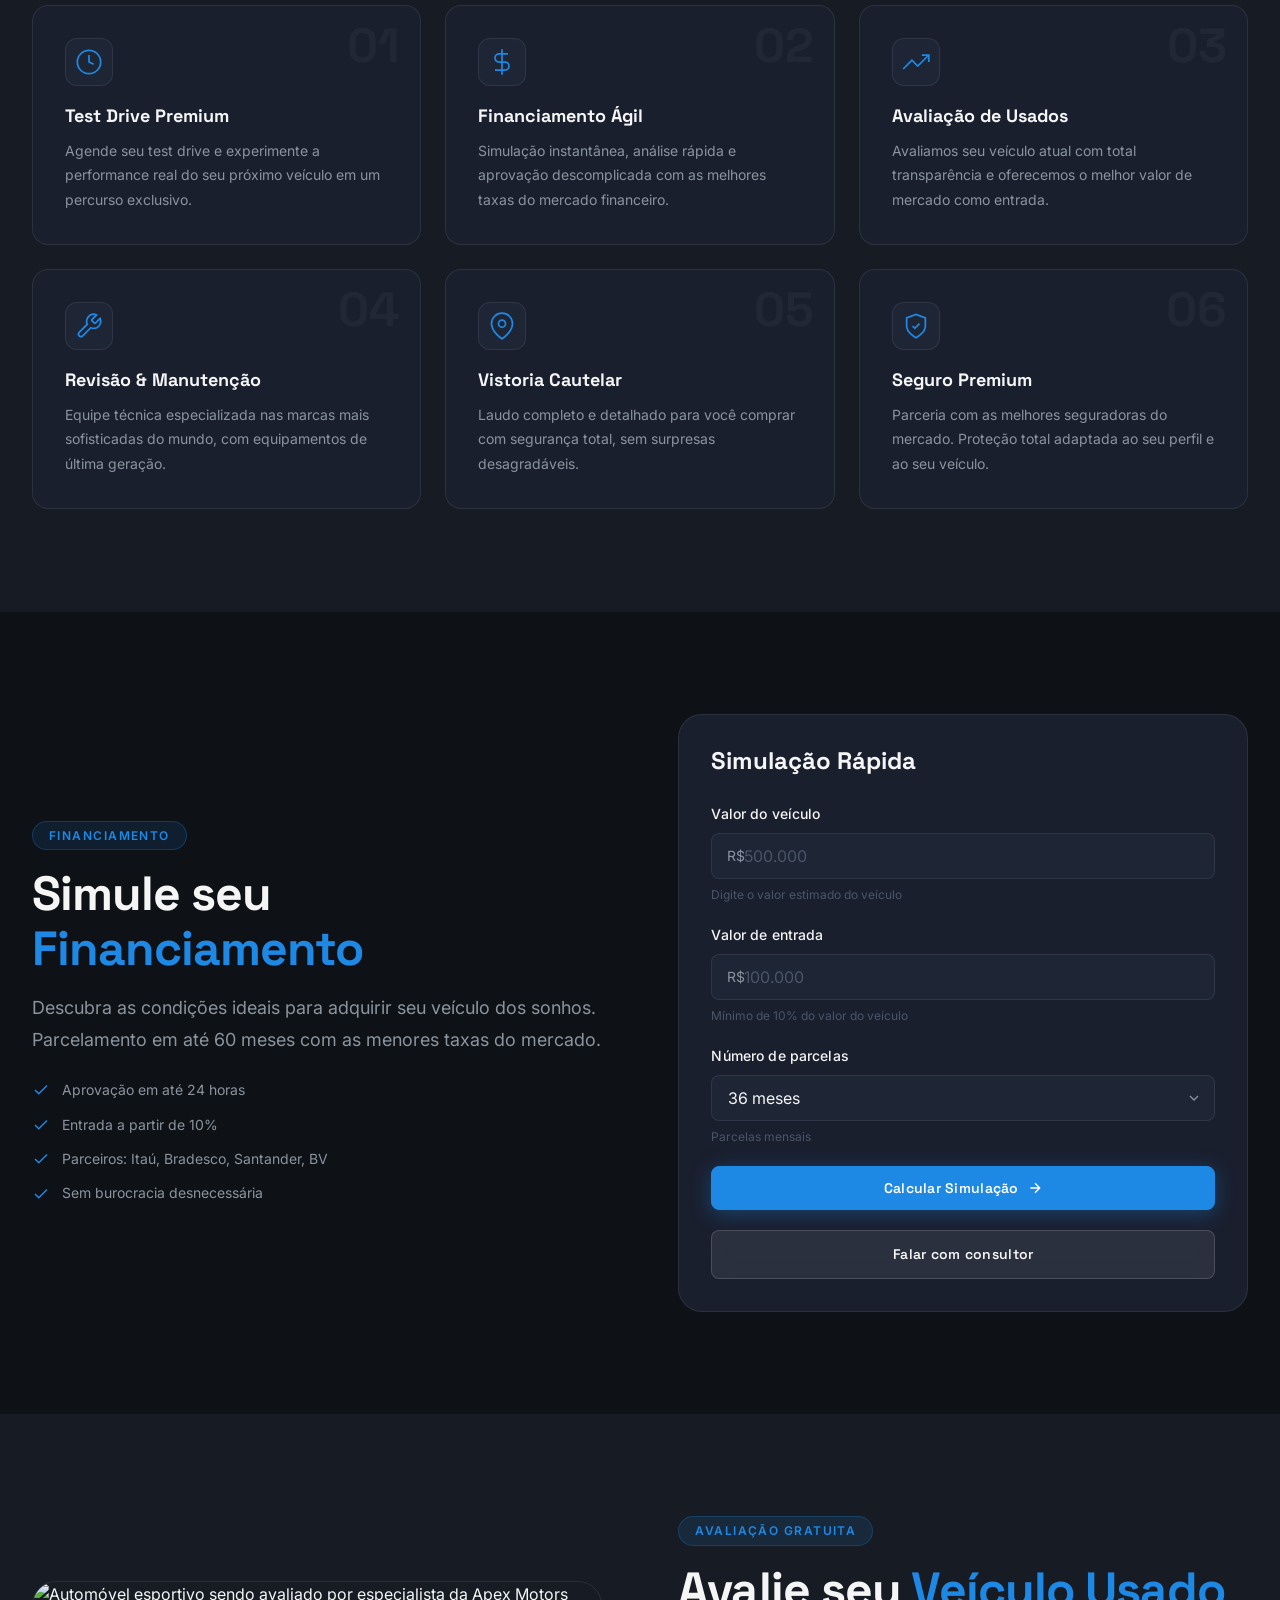
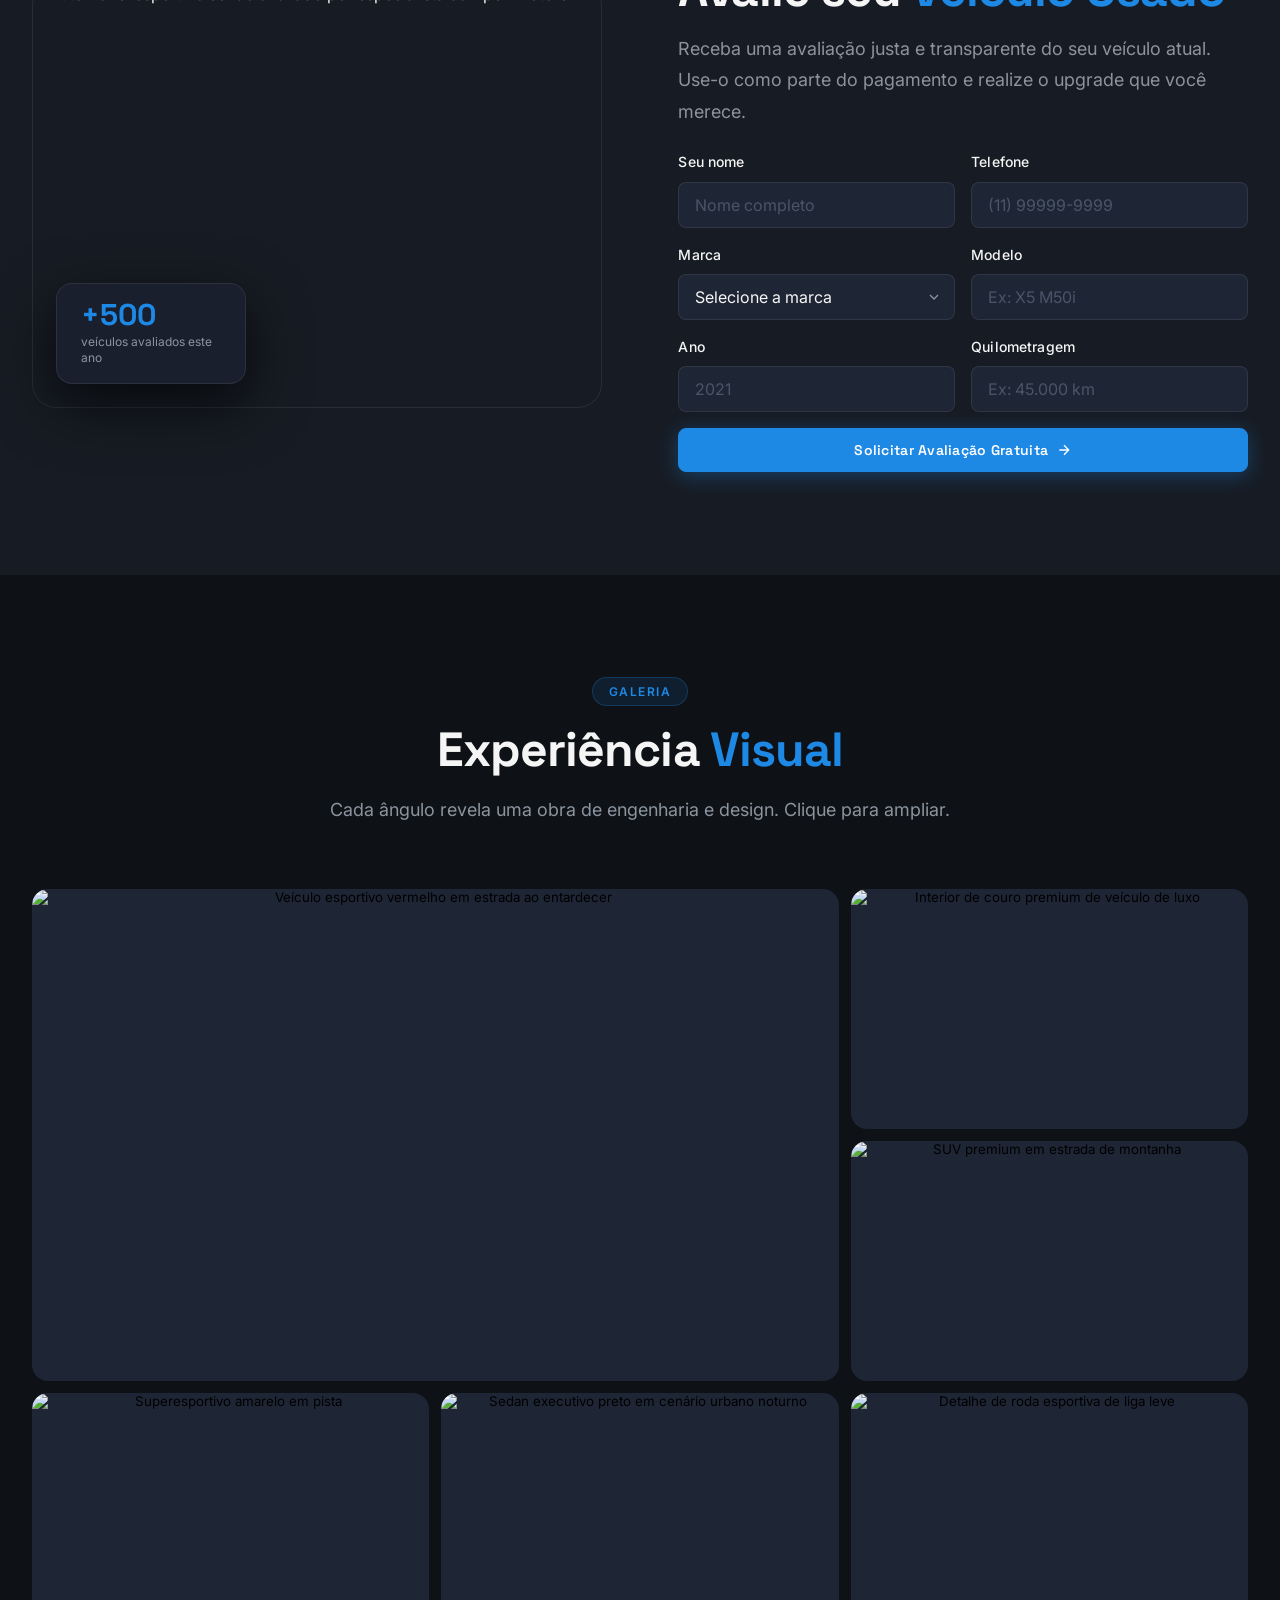
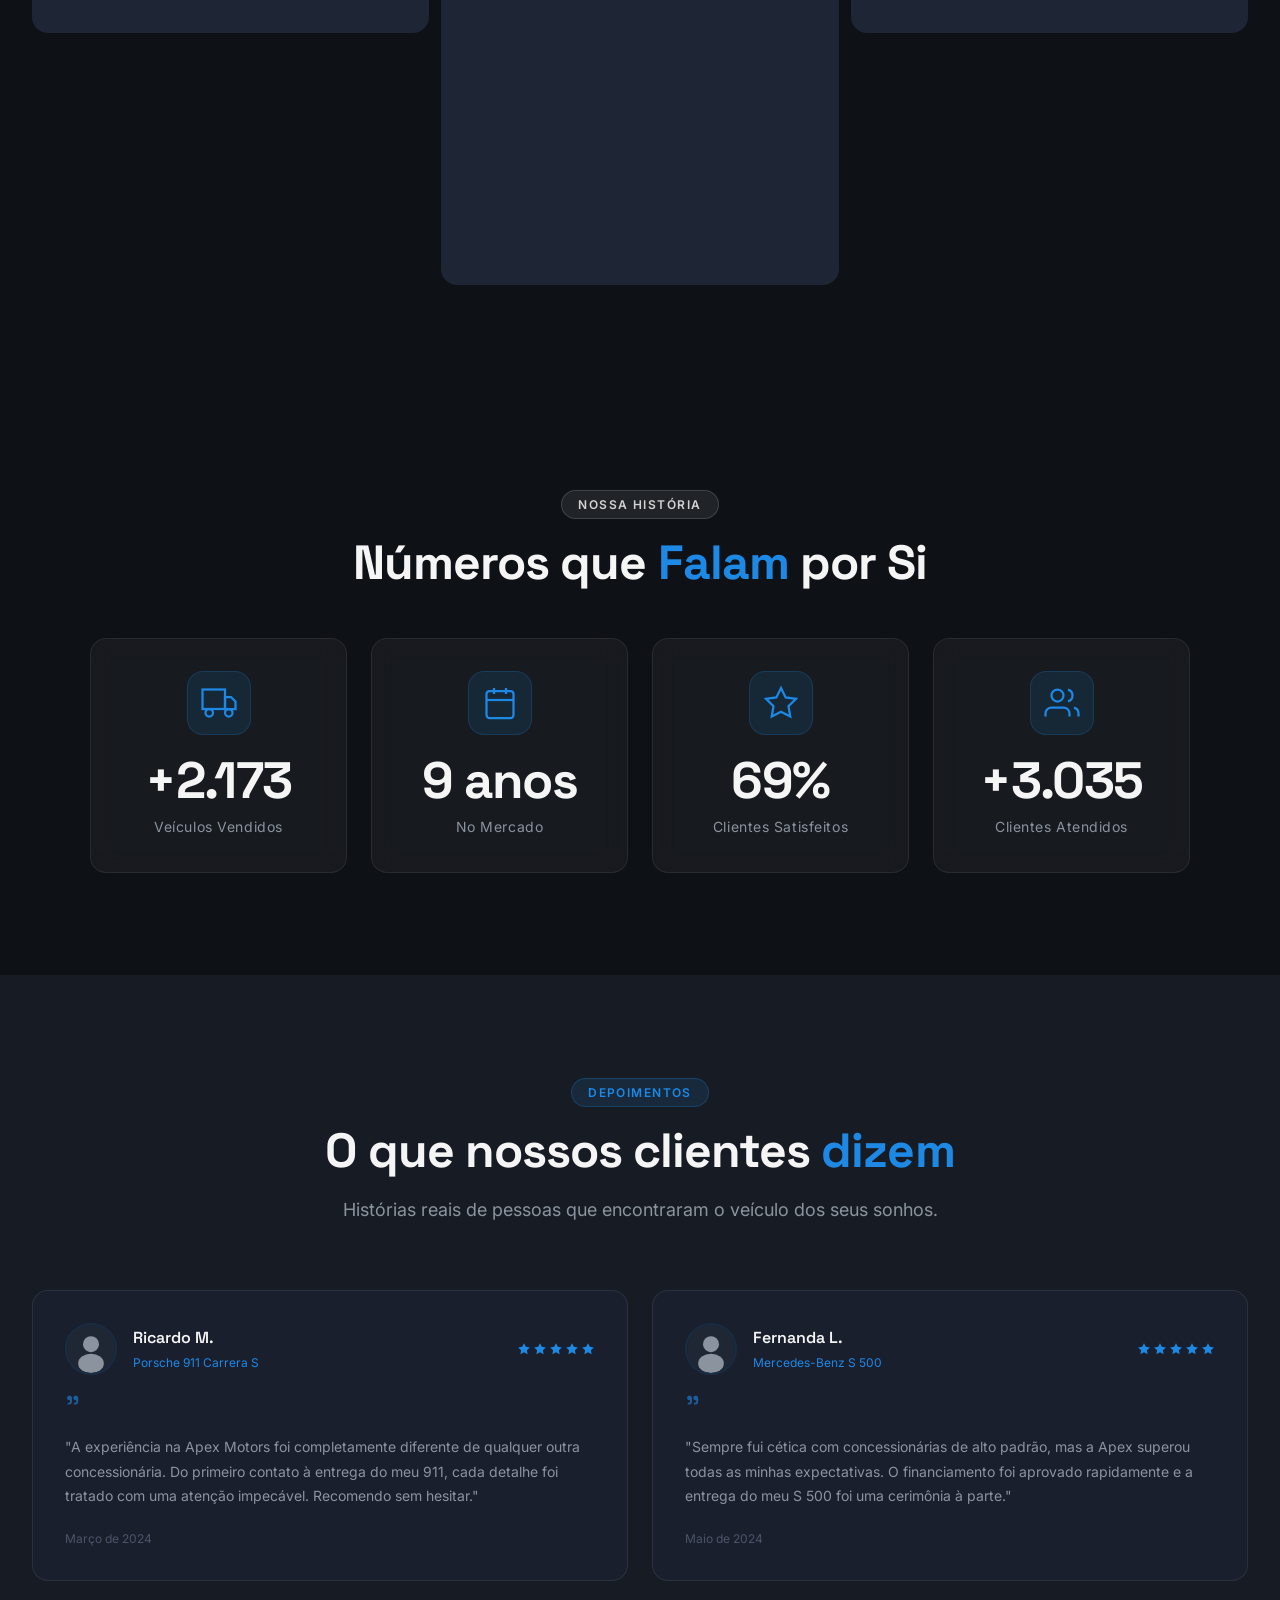
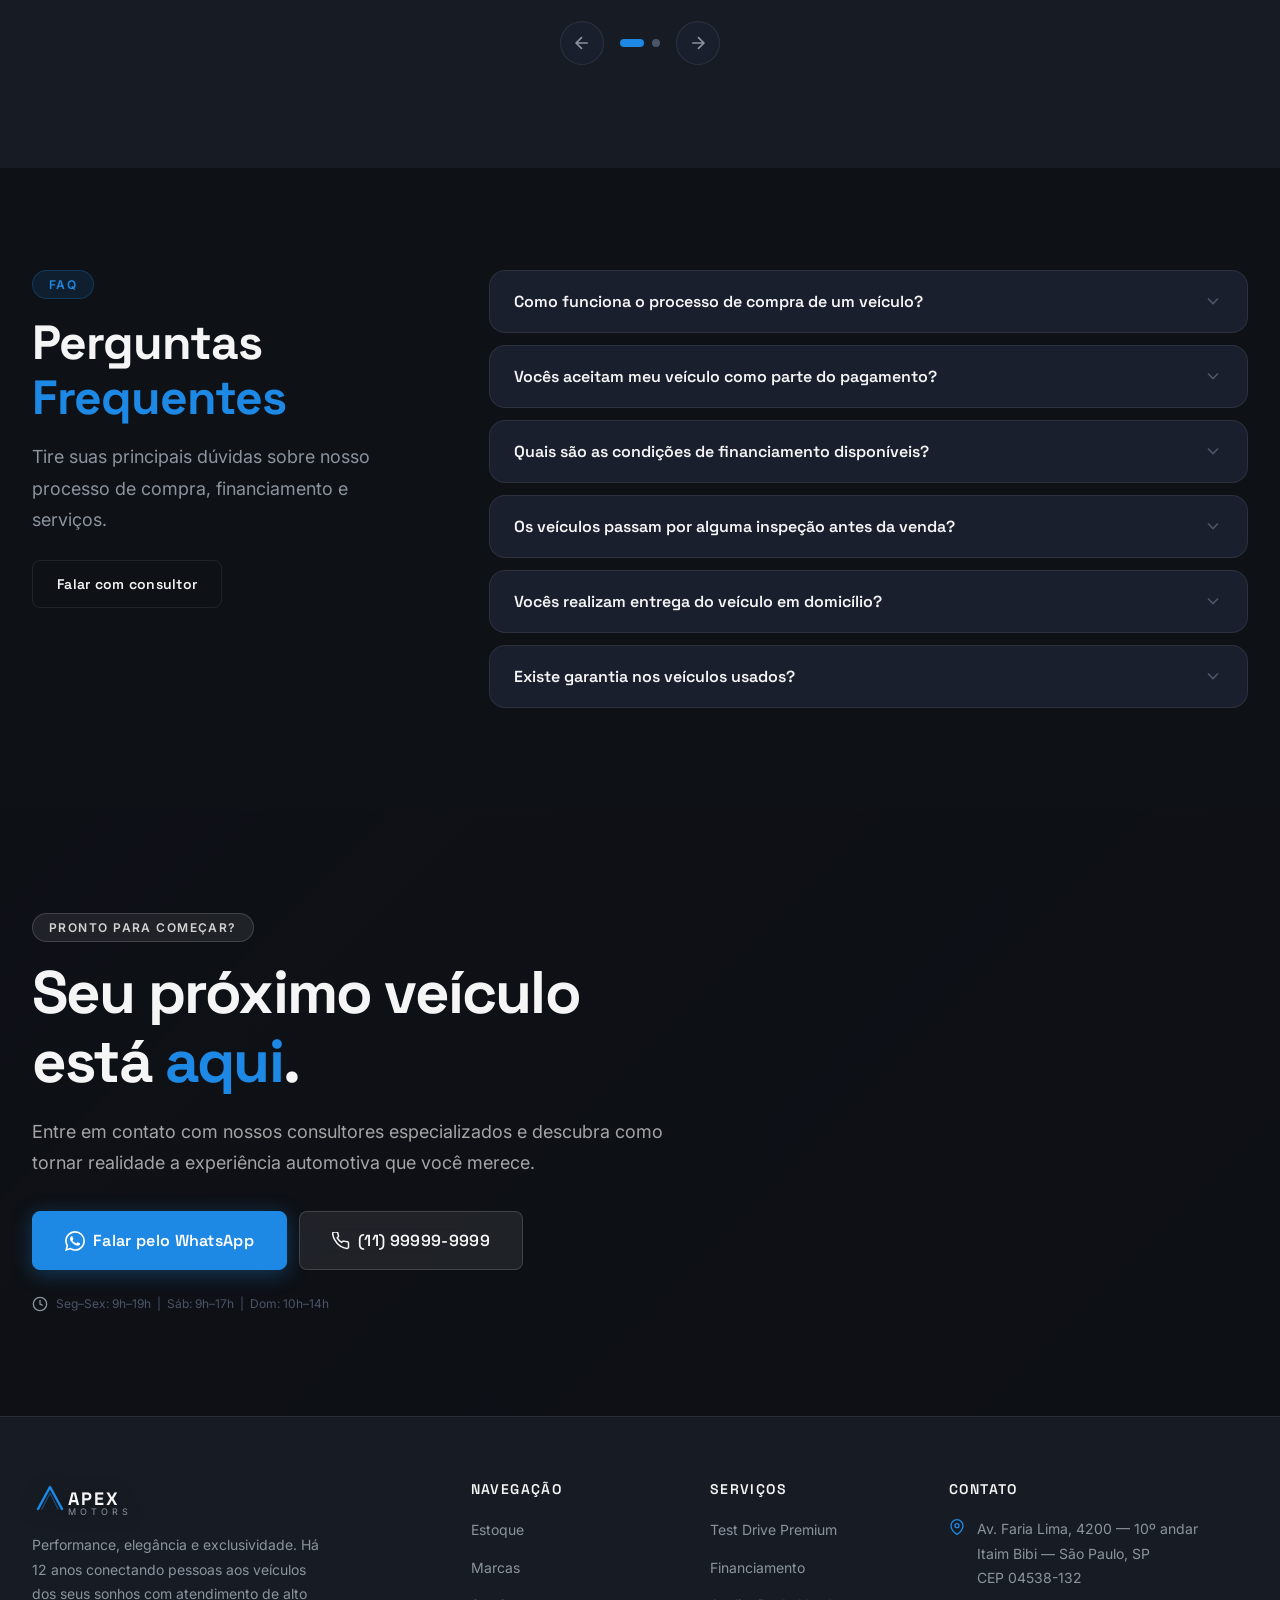
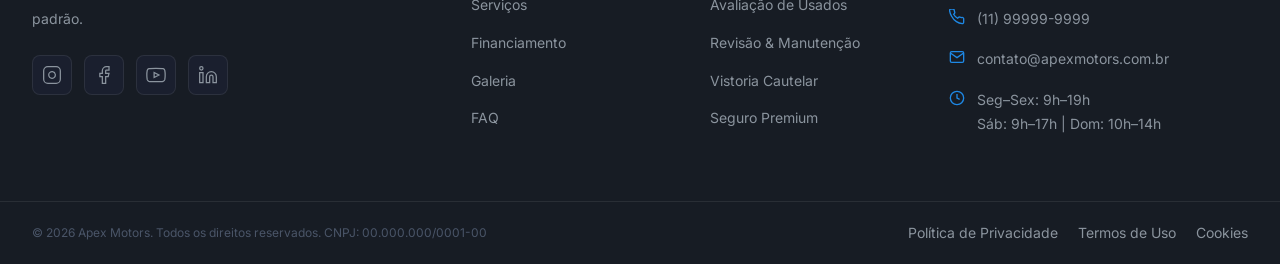
==== commit 3c8ec151: "Update index.html" ====
--- a/index.html
+++ b/index.html
@@ -1962,6 +1962,11 @@
   </div>
   
   <div id="modalThumbs" class="modal__thumbs"></div>
+
+  <div class="modal__financing" id="modalFinancing" hidden>
+  <span class="modal__financing-label">Opções de financiamento (sem entrada)</span>
+  <div class="modal__financing-track" id="modalFinancingTrack"></div>
+  </div>
 </div>
 
     <!-- INFORMAÇÕES -->
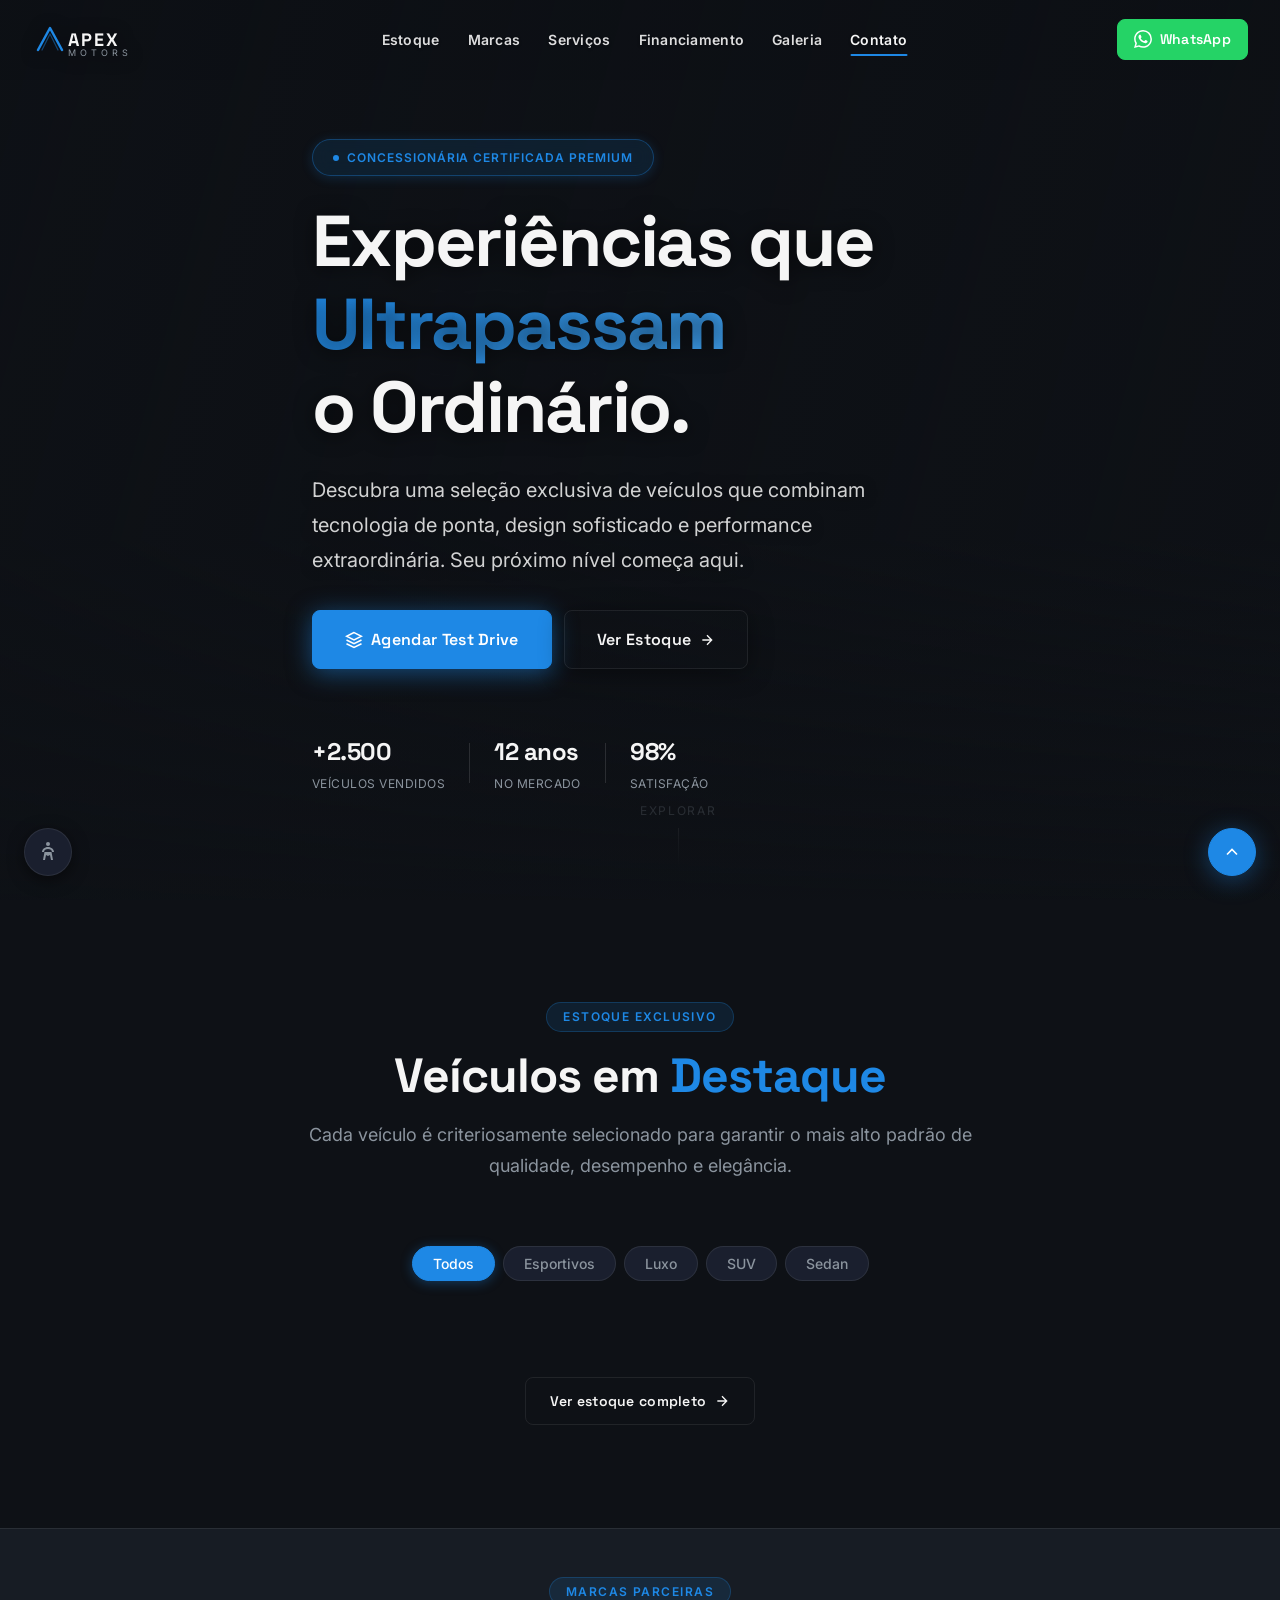
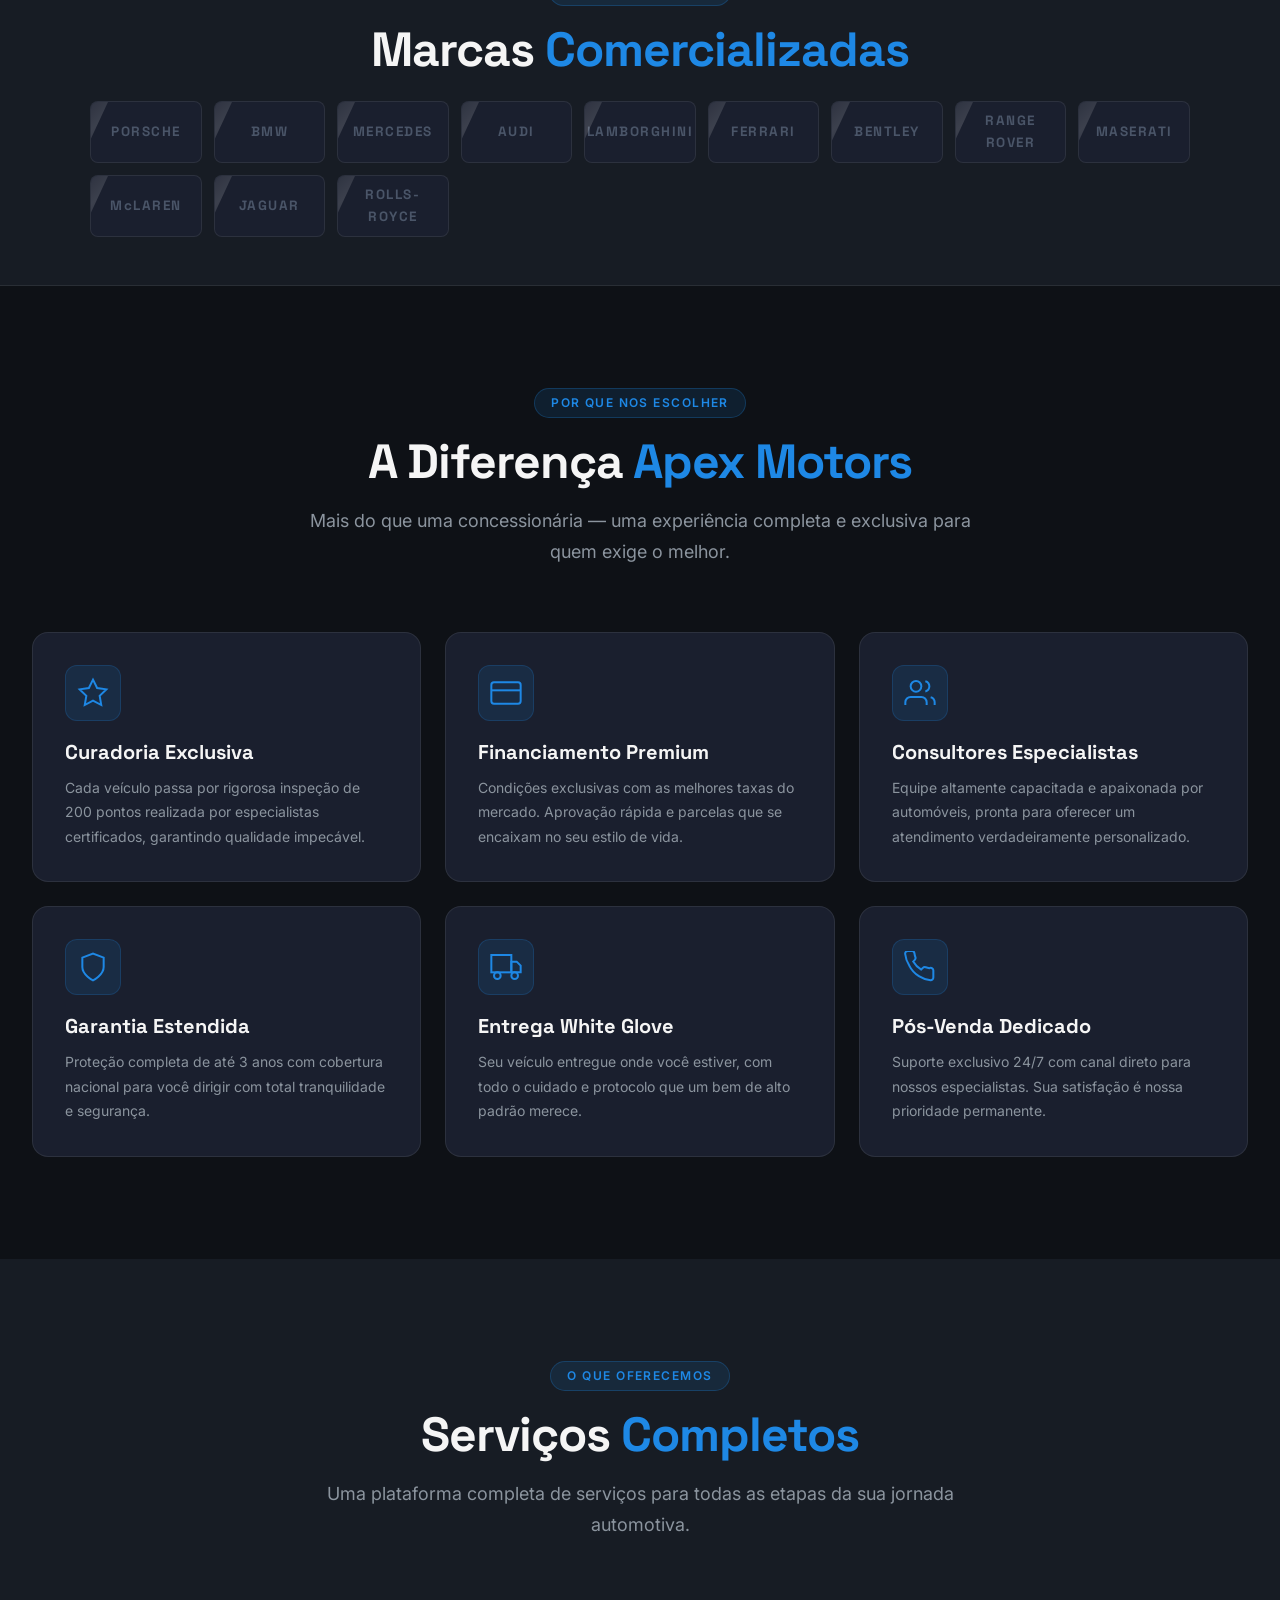
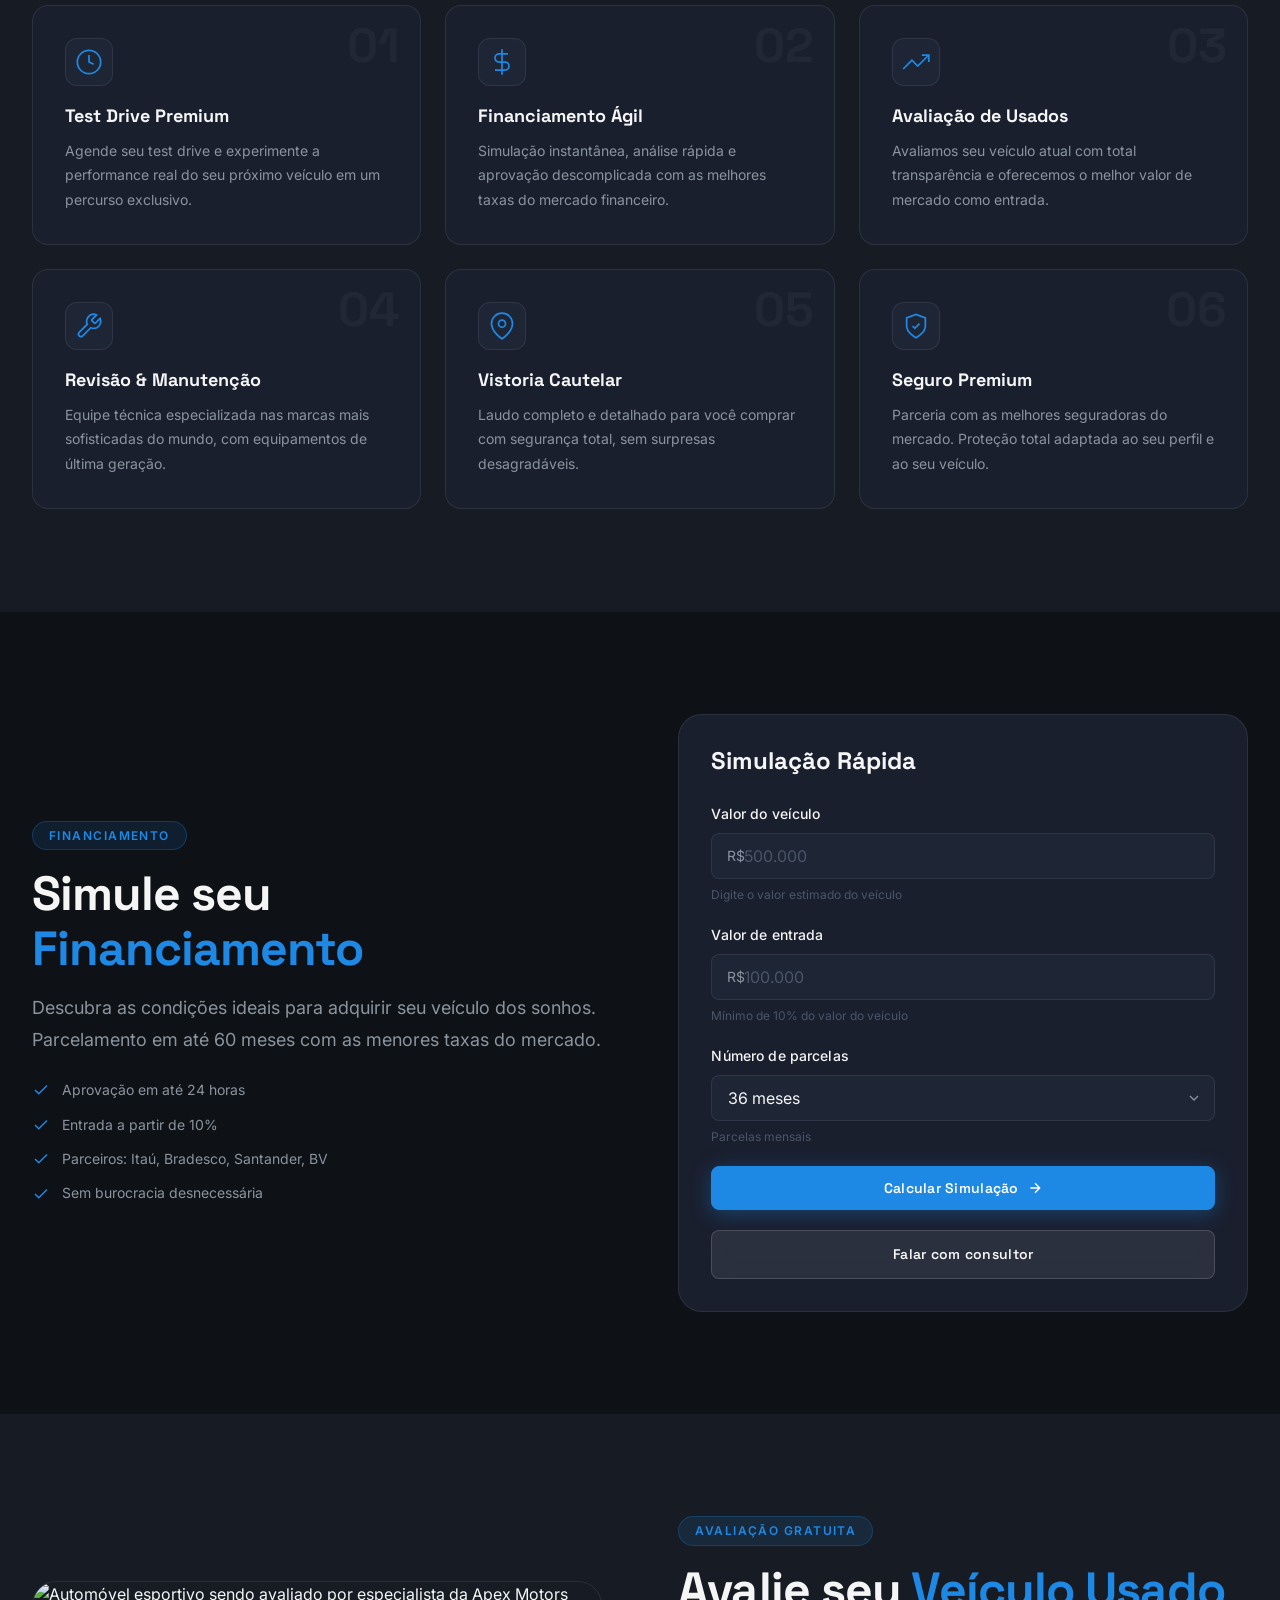
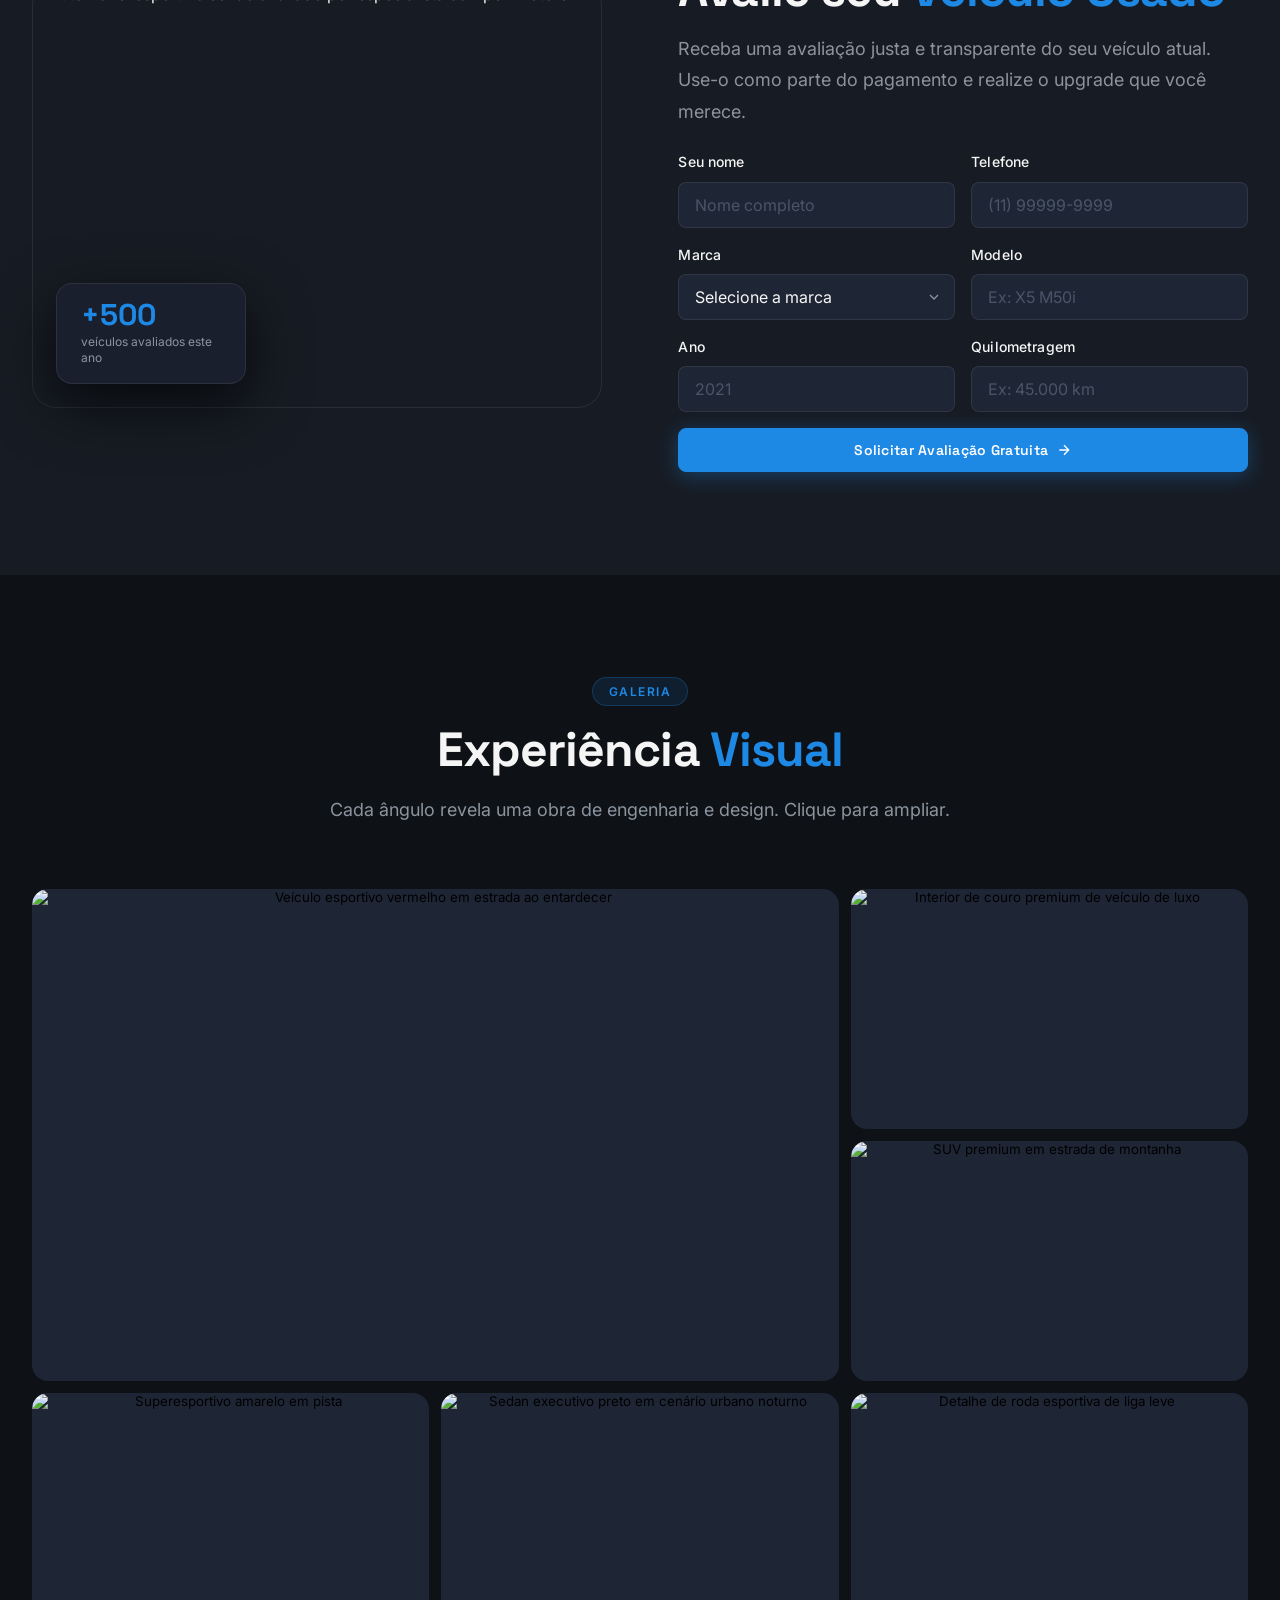
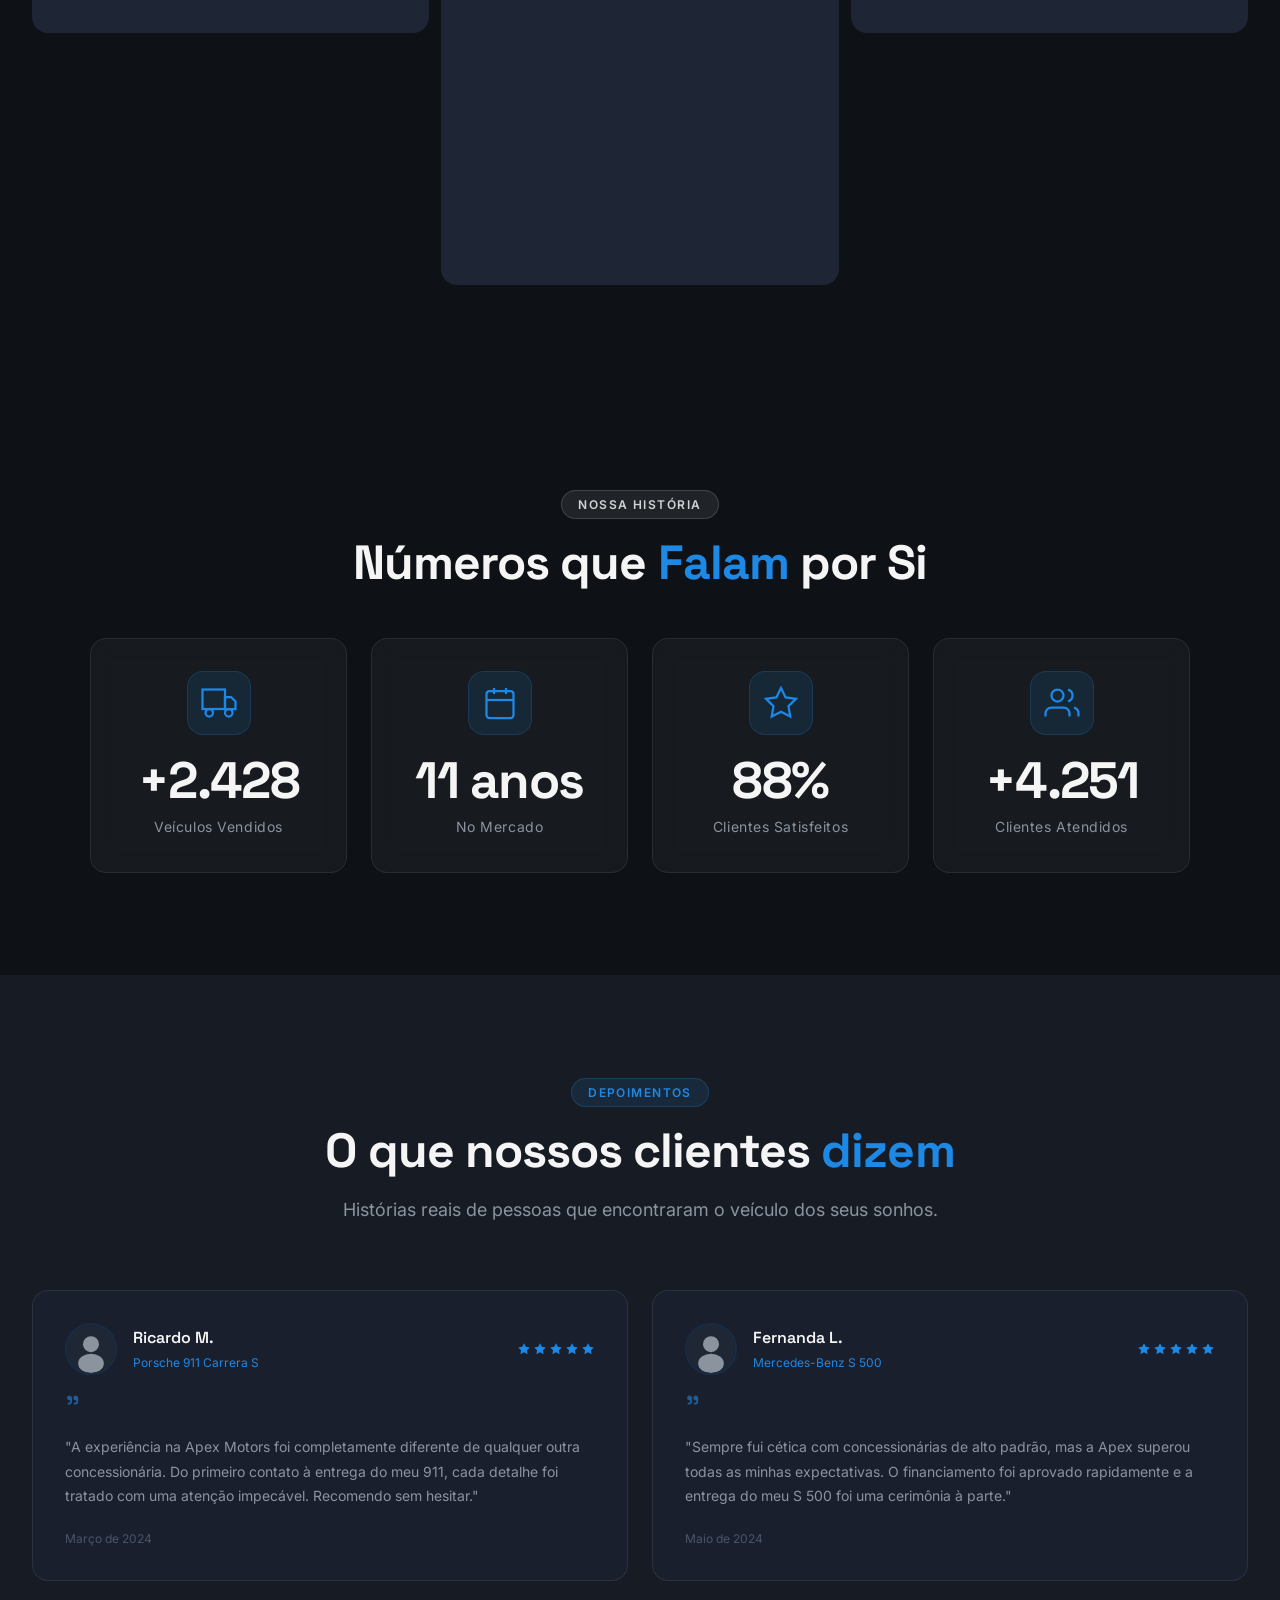
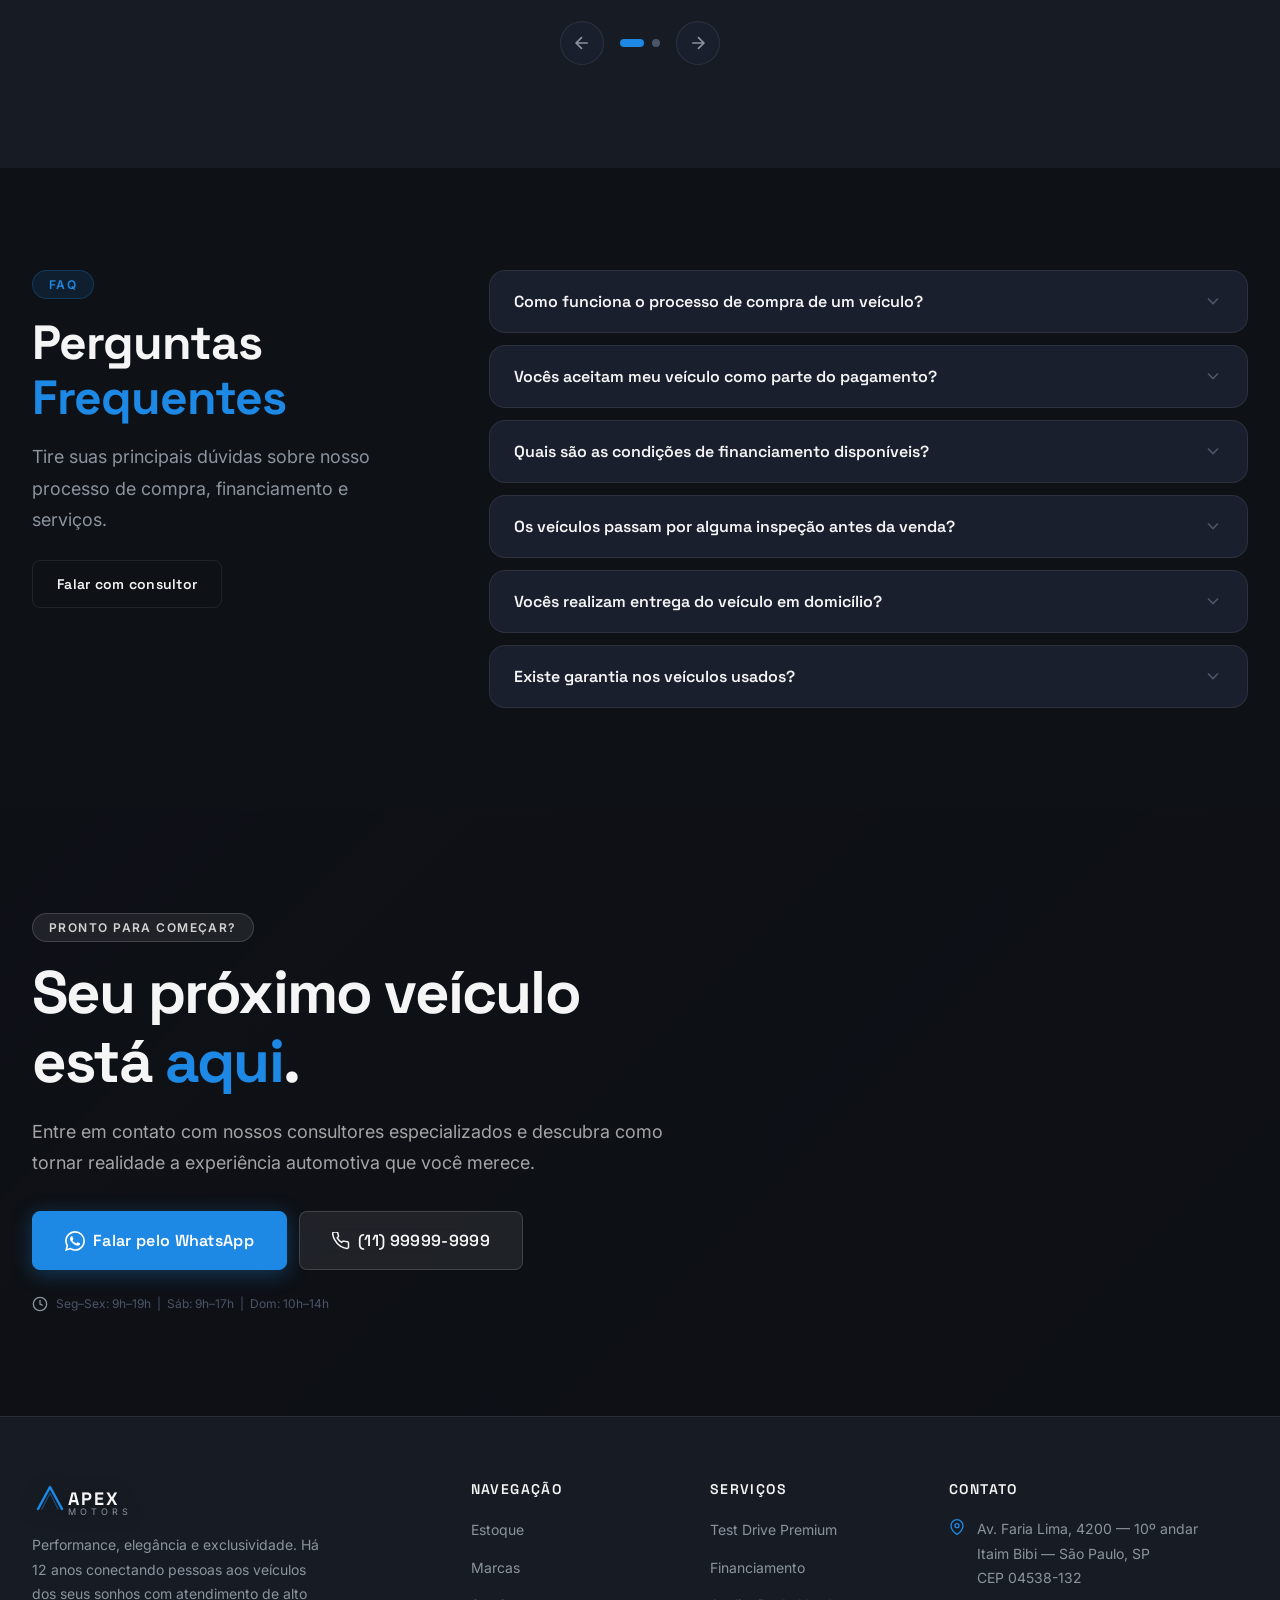
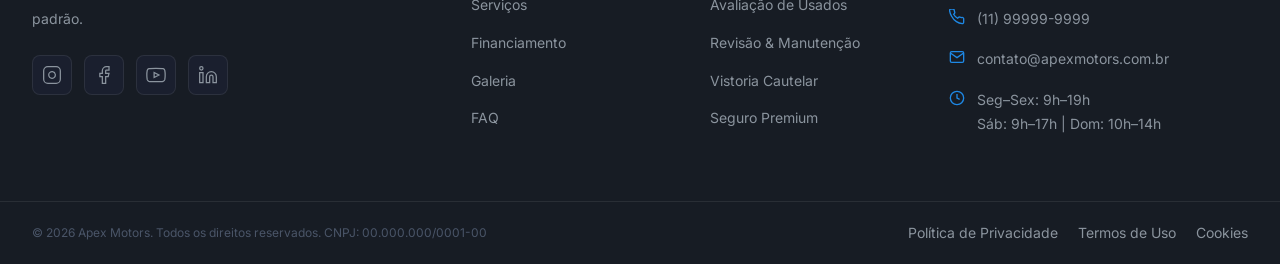
==== commit 74496226: "Update index.html" ====
--- a/index.html
+++ b/index.html
@@ -1942,10 +1942,10 @@
     </button>
 
     <!-- GALERIA -->
-    <div class="modal__gallery">
-  
+   <!-- GALERIA -->
+<div class="modal__gallery">
+
   <div class="modal__gallery-main">
-    <!-- ✅ SETAS DENTRO DA MAIN IMAGE -->
     <button class="modal__nav modal__nav--prev" id="modalPrev" aria-label="Foto anterior">
       <svg width="20" height="20" viewBox="0 0 24 24" fill="none" stroke="currentColor" stroke-width="2">
         <path d="M15 18l-6-6 6-6"/>
@@ -1963,9 +1963,10 @@
   
   <div id="modalThumbs" class="modal__thumbs"></div>
 
+  <!-- ✅ NOVO — Slider de financiamento -->
   <div class="modal__financing" id="modalFinancing" hidden>
-  <span class="modal__financing-label">Opções de financiamento (sem entrada)</span>
-  <div class="modal__financing-track" id="modalFinancingTrack"></div>
+    <span class="modal__financing-label">Opções de financiamento (sem entrada)</span>
+    <div class="modal__financing-track" id="modalFinancingTrack"></div>
   </div>
 </div>
 
